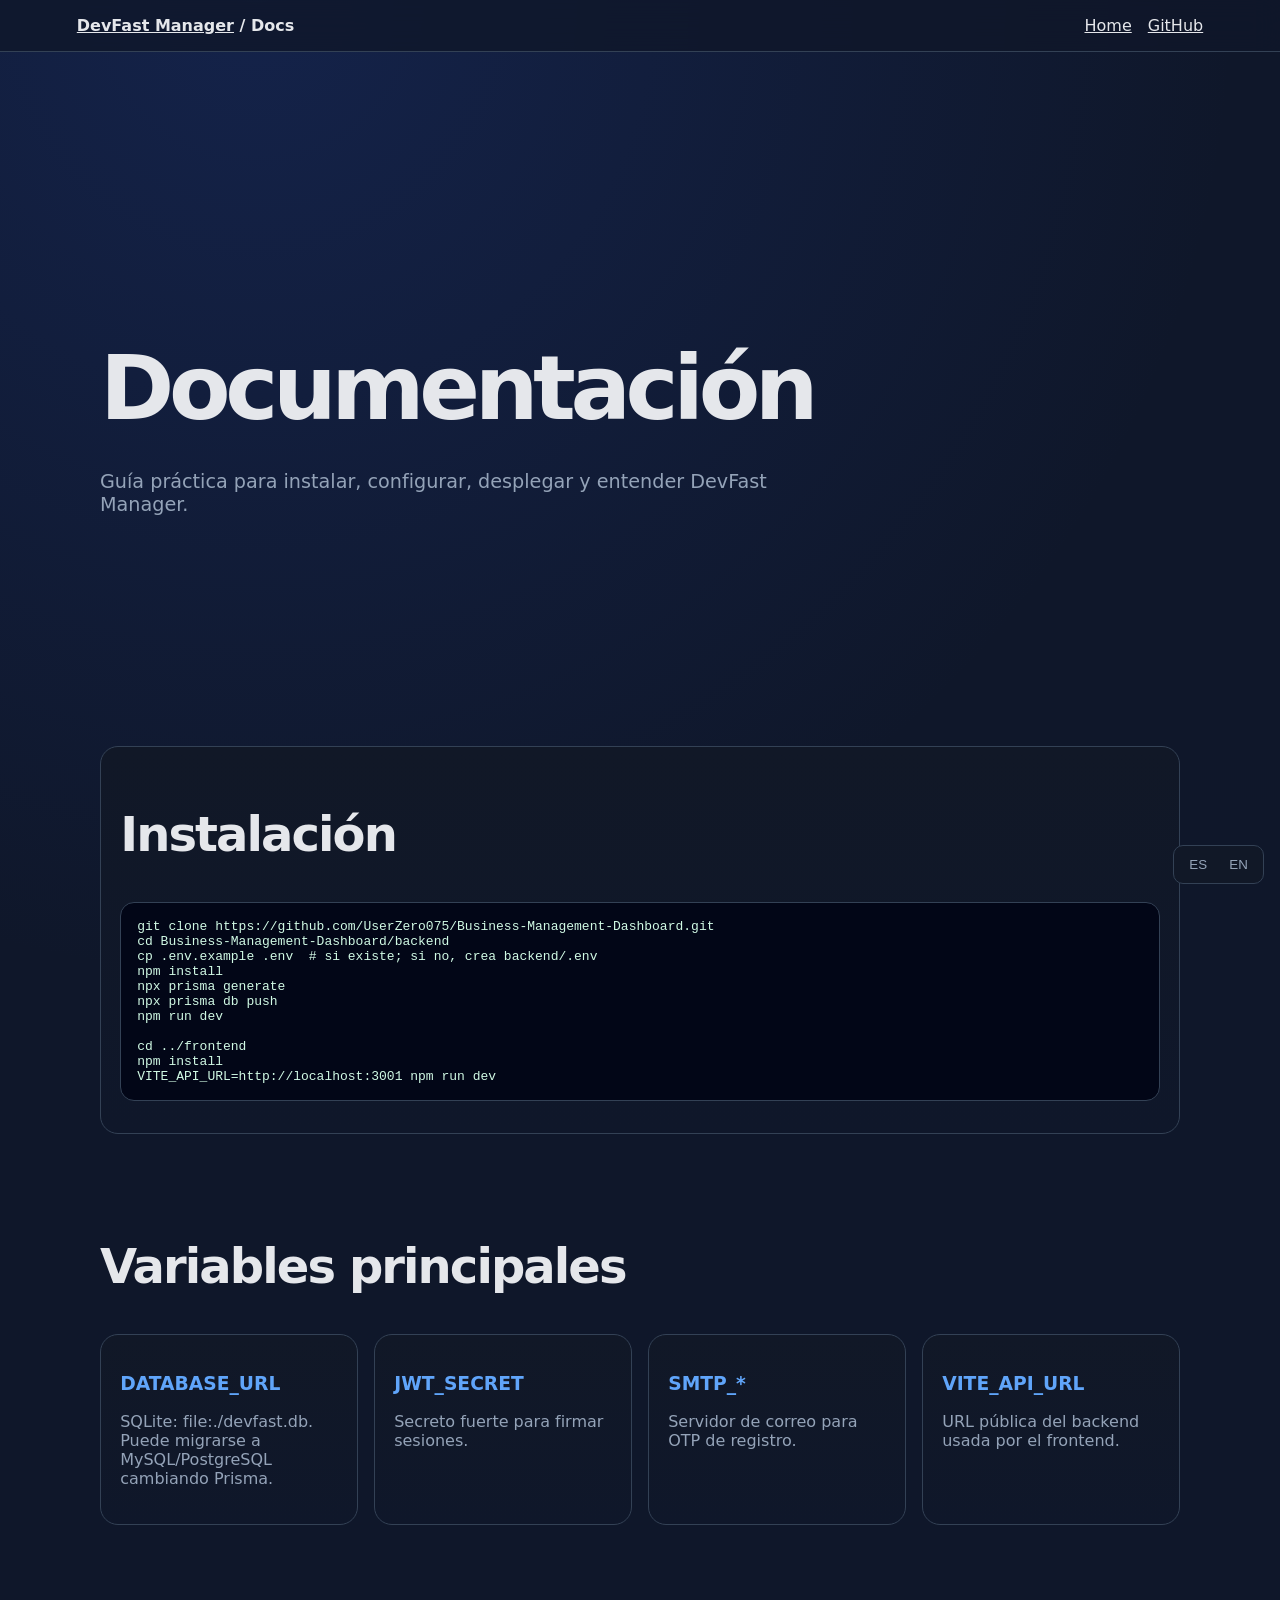
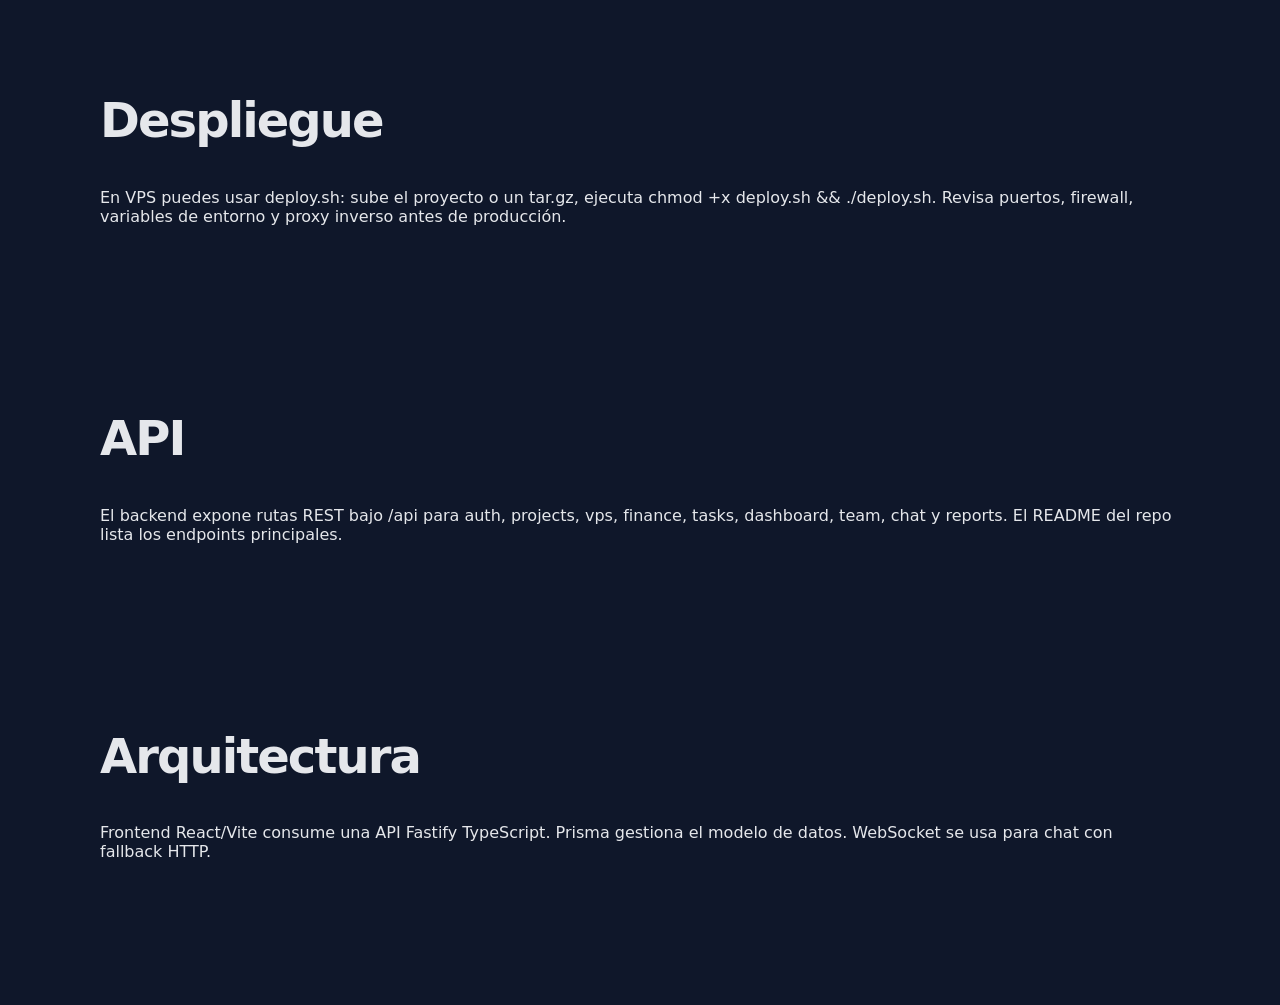
==== docs/index.html @ 4afe5cab "Initial DevFast Manager website" ====
<!doctype html><html lang="es"><head><meta charset="utf-8"><meta name="viewport" content="width=device-width,initial-scale=1"><title>DevFast Manager Docs</title><link rel="stylesheet" href="../style.css"></head><body><div class="lang"><button data-lang="es">ES</button><button data-lang="en">EN</button></div><nav><b><a href="../">DevFast Manager</a> / Docs</b><span><a href="../">Home</a><a href="https://github.com/UserZero075/Business-Management-Dashboard">GitHub</a></span></nav><main><section class="hero"><h1 data-i18n="docsTitle">Documentación</h1><p data-i18n="intro">Guía práctica para instalar, configurar, desplegar y entender DevFast Manager.</p></section><section class="panel"><h2 data-i18n="install">Instalación</h2><pre><code>git clone https://github.com/UserZero075/Business-Management-Dashboard.git
cd Business-Management-Dashboard/backend
cp .env.example .env  # si existe; si no, crea backend/.env
npm install
npx prisma generate
npx prisma db push
npm run dev

cd ../frontend
npm install
VITE_API_URL=http://localhost:3001 npm run dev</code></pre></section><section><h2 data-i18n="env">Variables principales</h2><div class="grid"><article><h3>DATABASE_URL</h3><p>SQLite: file:./devfast.db. Puede migrarse a MySQL/PostgreSQL cambiando Prisma.</p></article><article><h3>JWT_SECRET</h3><p data-i18n="jwt">Secreto fuerte para firmar sesiones.</p></article><article><h3>SMTP_*</h3><p data-i18n="smtp">Servidor de correo para OTP de registro.</p></article><article><h3>VITE_API_URL</h3><p data-i18n="vite">URL pública del backend usada por el frontend.</p></article></div></section><section><h2 data-i18n="deploy">Despliegue</h2><p data-i18n="deployText">En VPS puedes usar deploy.sh: sube el proyecto o un tar.gz, ejecuta chmod +x deploy.sh && ./deploy.sh. Revisa puertos, firewall, variables de entorno y proxy inverso antes de producción.</p></section><section><h2>API</h2><p data-i18n="apiText">El backend expone rutas REST bajo /api para auth, projects, vps, finance, tasks, dashboard, team, chat y reports. El README del repo lista los endpoints principales.</p></section><section><h2 data-i18n="architecture">Arquitectura</h2><p data-i18n="archText">Frontend React/Vite consume una API Fastify TypeScript. Prisma gestiona el modelo de datos. WebSocket se usa para chat con fallback HTTP.</p></section></main><script src="../i18n.js"></script><script>Object.assign(t.es,{docsTitle:'Documentación',intro:'Guía práctica para instalar, configurar, desplegar y entender DevFast Manager.',install:'Instalación',env:'Variables principales',jwt:'Secreto fuerte para firmar sesiones.',smtp:'Servidor de correo para OTP de registro.',vite:'URL pública del backend usada por el frontend.',deploy:'Despliegue',deployText:'En VPS puedes usar deploy.sh: sube el proyecto o un tar.gz, ejecuta chmod +x deploy.sh && ./deploy.sh. Revisa puertos, firewall, variables de entorno y proxy inverso antes de producción.',apiText:'El backend expone rutas REST bajo /api para auth, projects, vps, finance, tasks, dashboard, team, chat y reports. El README del repo lista los endpoints principales.',architecture:'Arquitectura',archText:'Frontend React/Vite consume una API Fastify TypeScript. Prisma gestiona el modelo de datos. WebSocket se usa para chat con fallback HTTP.'});Object.assign(t.en,{docsTitle:'Documentation',intro:'Practical guide to install, configure, deploy and understand DevFast Manager.',install:'Installation',env:'Main environment variables',jwt:'Strong secret used to sign sessions.',smtp:'Mail server for registration OTP.',vite:'Public backend URL used by the frontend.',deploy:'Deployment',deployText:'On a VPS you can use deploy.sh: upload the project or a tar.gz, run chmod +x deploy.sh && ./deploy.sh. Check ports, firewall, env vars and reverse proxy before production.',apiText:'The backend exposes REST routes under /api for auth, projects, vps, finance, tasks, dashboard, team, chat and reports. The repo README lists the main endpoints.',architecture:'Architecture',archText:'React/Vite frontend consumes a Fastify TypeScript API. Prisma manages the data model. WebSocket powers chat with HTTP fallback.'});setLang(localStorage.devfast_lang||'es')</script></body></html>
---- style.css ----
:root{--bg:#0f172a;--panel:#111827;--panel2:#1e293b;--text:#e5e7eb;--muted:#94a3b8;--border:#334155;--blue:#2563eb;--blue2:#60a5fa;--green:#34d399;--amber:#fbbf24}*{box-sizing:border-box}body{margin:0;font-family:Inter,system-ui,Segoe UI,Arial,sans-serif;background:radial-gradient(circle at 20% 0%,#1e3a8a55,transparent 35%),var(--bg);color:var(--text)}a{color:inherit}nav{position:sticky;top:0;z-index:5;display:flex;justify-content:space-between;gap:1rem;padding:1rem 6vw;background:#0f172acc;backdrop-filter:blur(14px);border-bottom:1px solid var(--border)}nav span{display:flex;gap:1rem;flex-wrap:wrap}.lang{position:fixed;right:1rem;bottom:1rem;z-index:9;background:var(--panel);border:1px solid var(--border);border-radius:10px;padding:.25rem}.lang button{background:transparent;color:var(--muted);border:0;padding:.45rem .7rem;border-radius:8px}.lang button.active{background:var(--blue);color:white}main{max-width:1120px;margin:auto;padding:4rem 1.25rem}.hero{min-height:70vh;display:grid;align-content:center}.pill{width:max-content;max-width:100%;border:1px solid #2563eb66;background:#2563eb22;color:#bfdbfe;border-radius:999px;padding:.5rem .85rem}h1{font-size:clamp(2.4rem,7vw,5.8rem);line-height:.95;margin:1.2rem 0;letter-spacing:-.06em}h2{font-size:clamp(1.8rem,4vw,3rem);letter-spacing:-.04em}.hero p{max-width:760px;font-size:1.2rem;color:var(--muted)}.cta{display:flex;gap:1rem;flex-wrap:wrap;margin:2rem 0}.cta a,.primary{display:inline-block;text-decoration:none;border:1px solid var(--border);border-radius:12px;padding:.9rem 1.1rem;background:var(--panel2)}.cta .primary,.primary{background:var(--blue);border-color:var(--blue);color:white;font-weight:700}.metrics{display:grid;grid-template-columns:repeat(3,minmax(0,150px));gap:1rem}.metrics div,.grid article,.panel{background:linear-gradient(180deg,#111827,#0f172a);border:1px solid var(--border);border-radius:18px;padding:1.2rem}.metrics strong{display:block;color:var(--blue2);font-size:2rem}.metrics small{color:var(--muted)}section{padding:4rem 0}.grid{display:grid;grid-template-columns:repeat(auto-fit,minmax(240px,1fr));gap:1rem}.grid h3{color:var(--blue2)}.grid p,#docs p,.panel p{color:var(--muted)}pre{overflow:auto;background:#020617;border:1px solid var(--border);border-radius:14px;padding:1rem;color:#d1fae5}footer{border-top:1px solid var(--border);padding:2rem 6vw;color:var(--muted)}@media(max-width:620px){nav{position:static;display:block}.metrics{grid-template-columns:1fr}main{padding-top:2rem}}
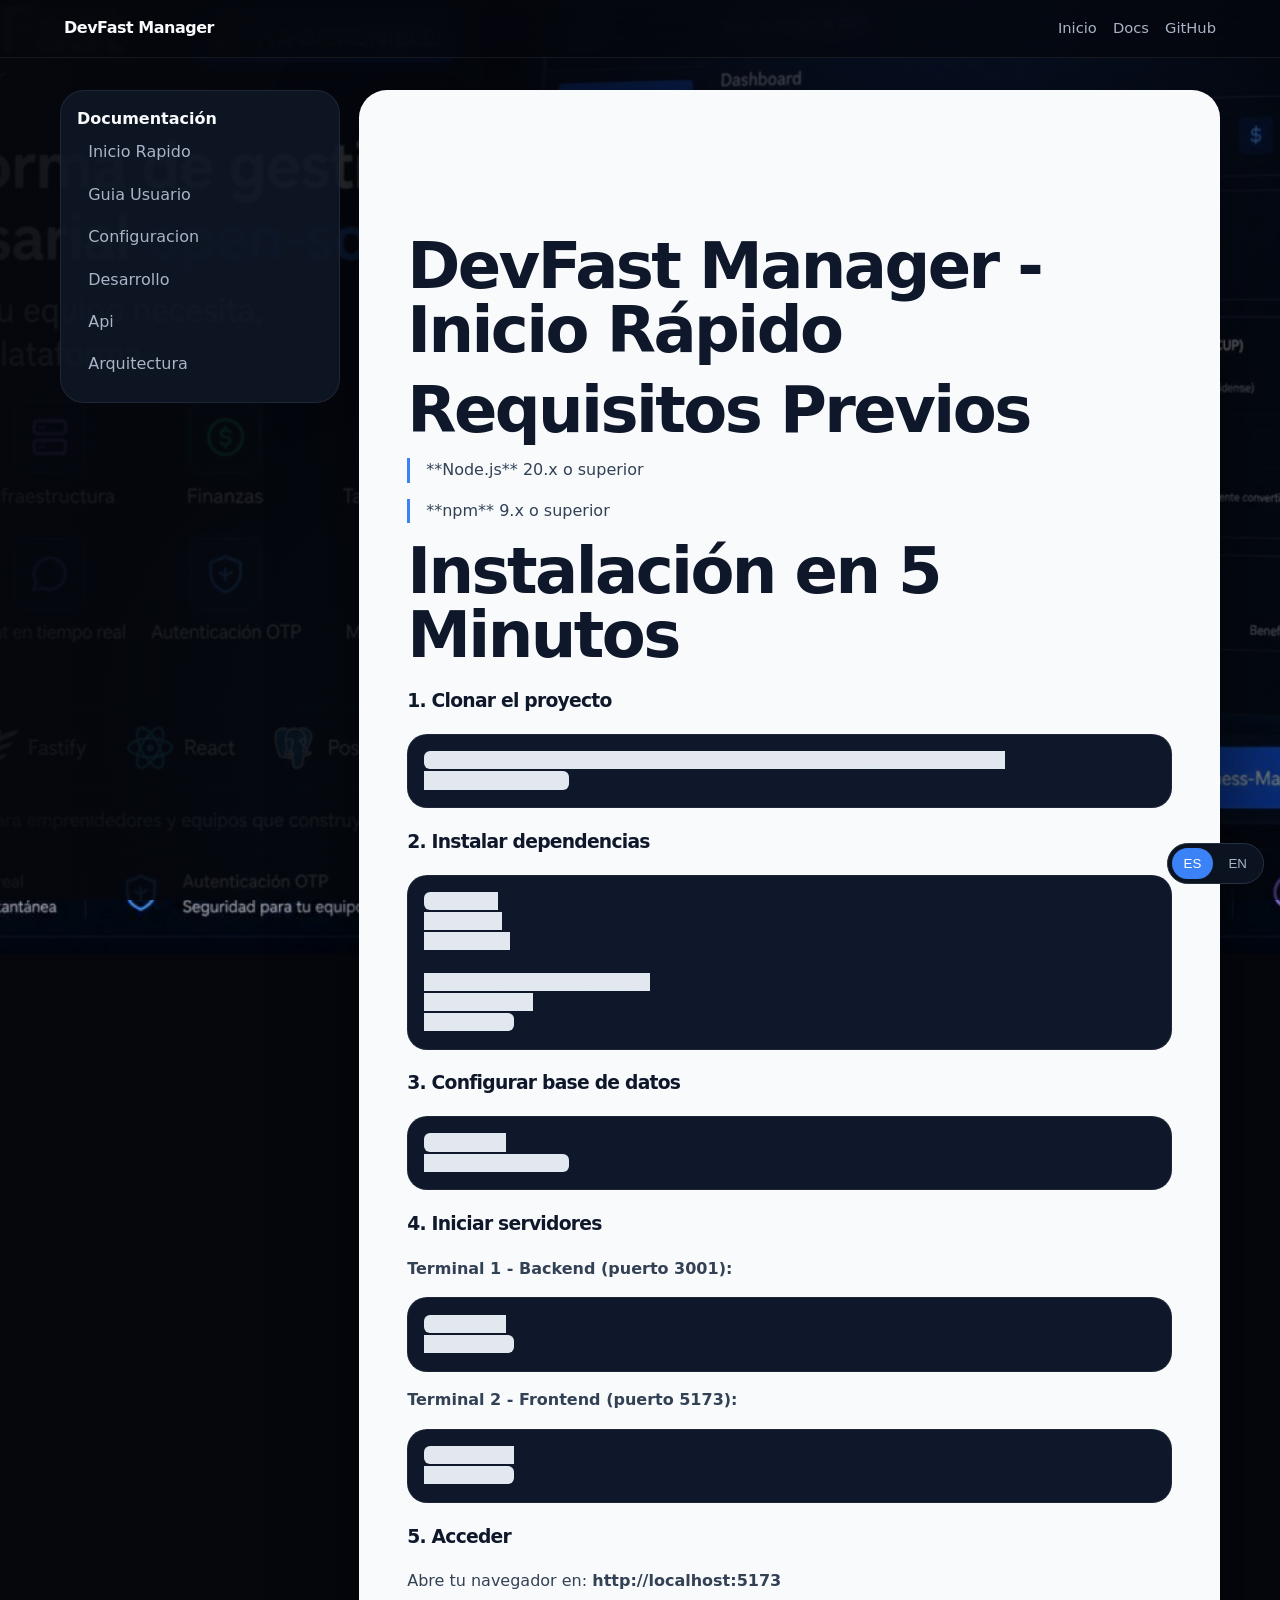
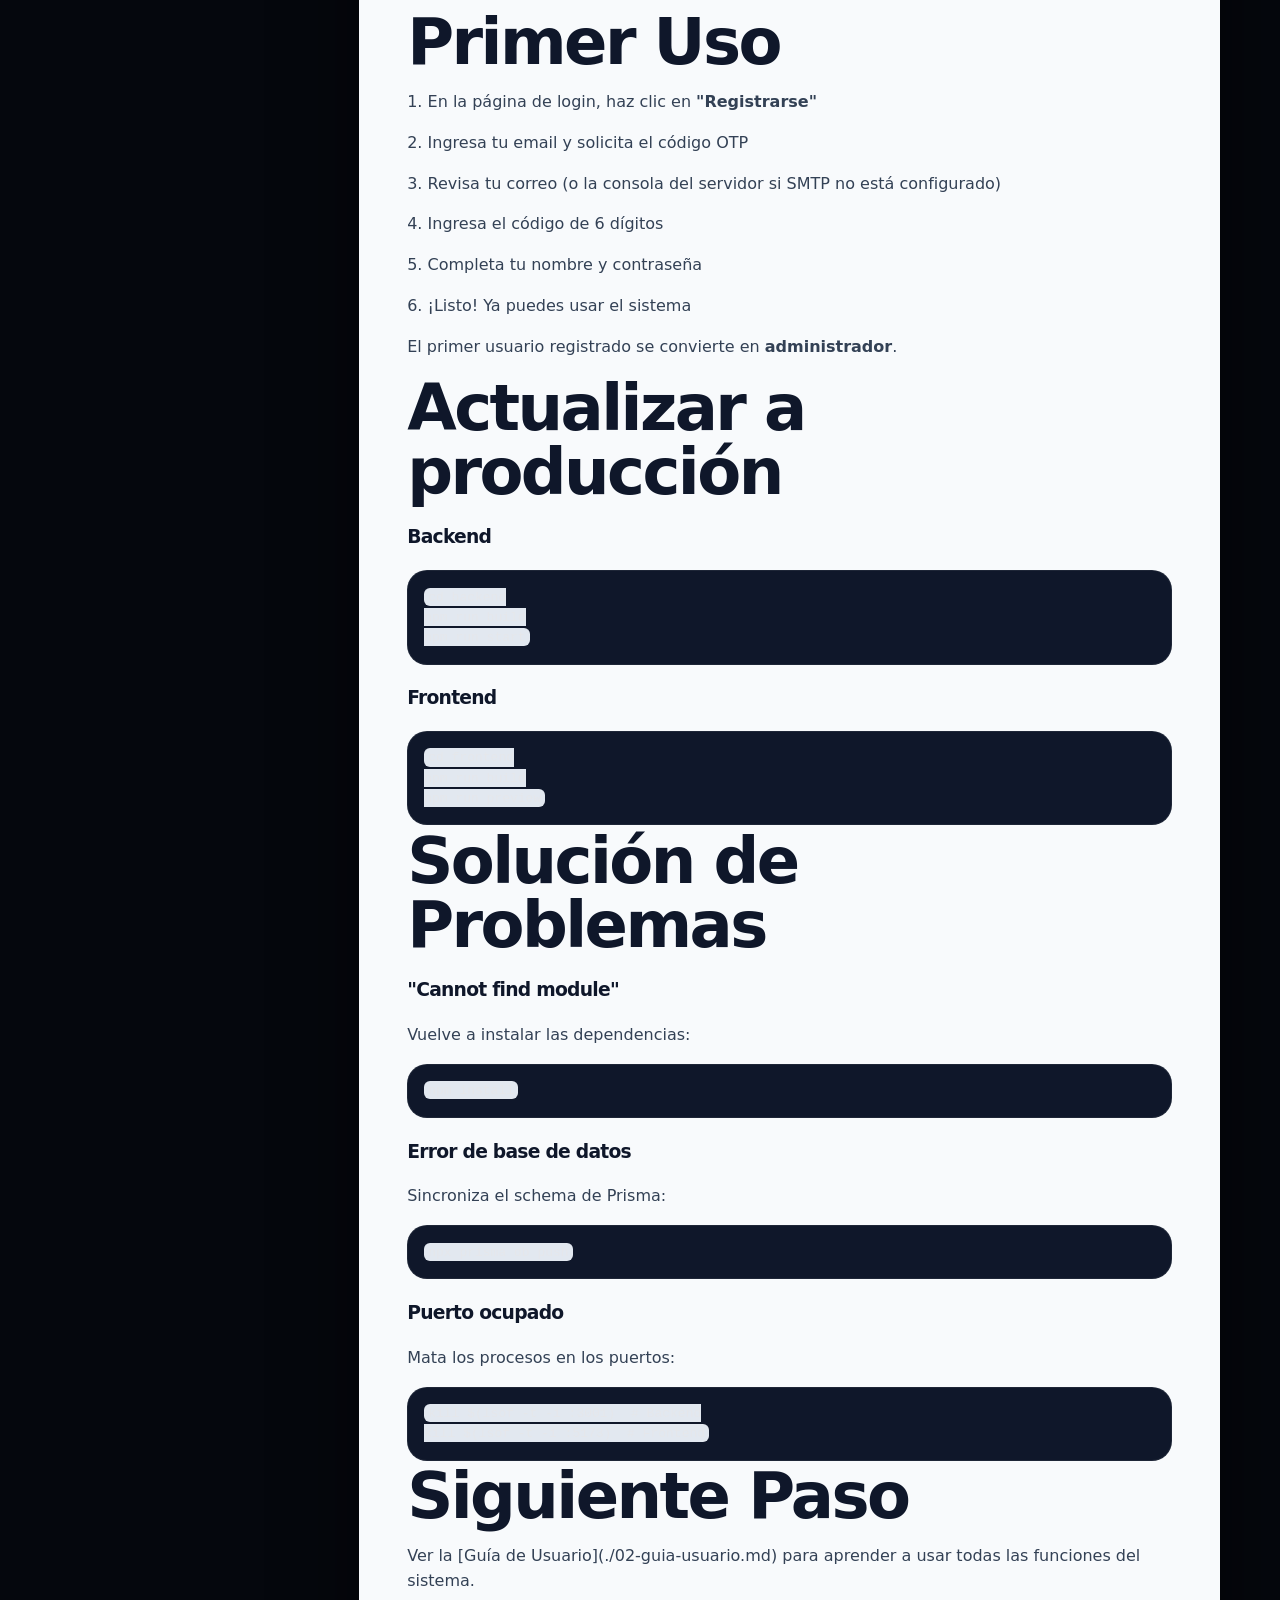
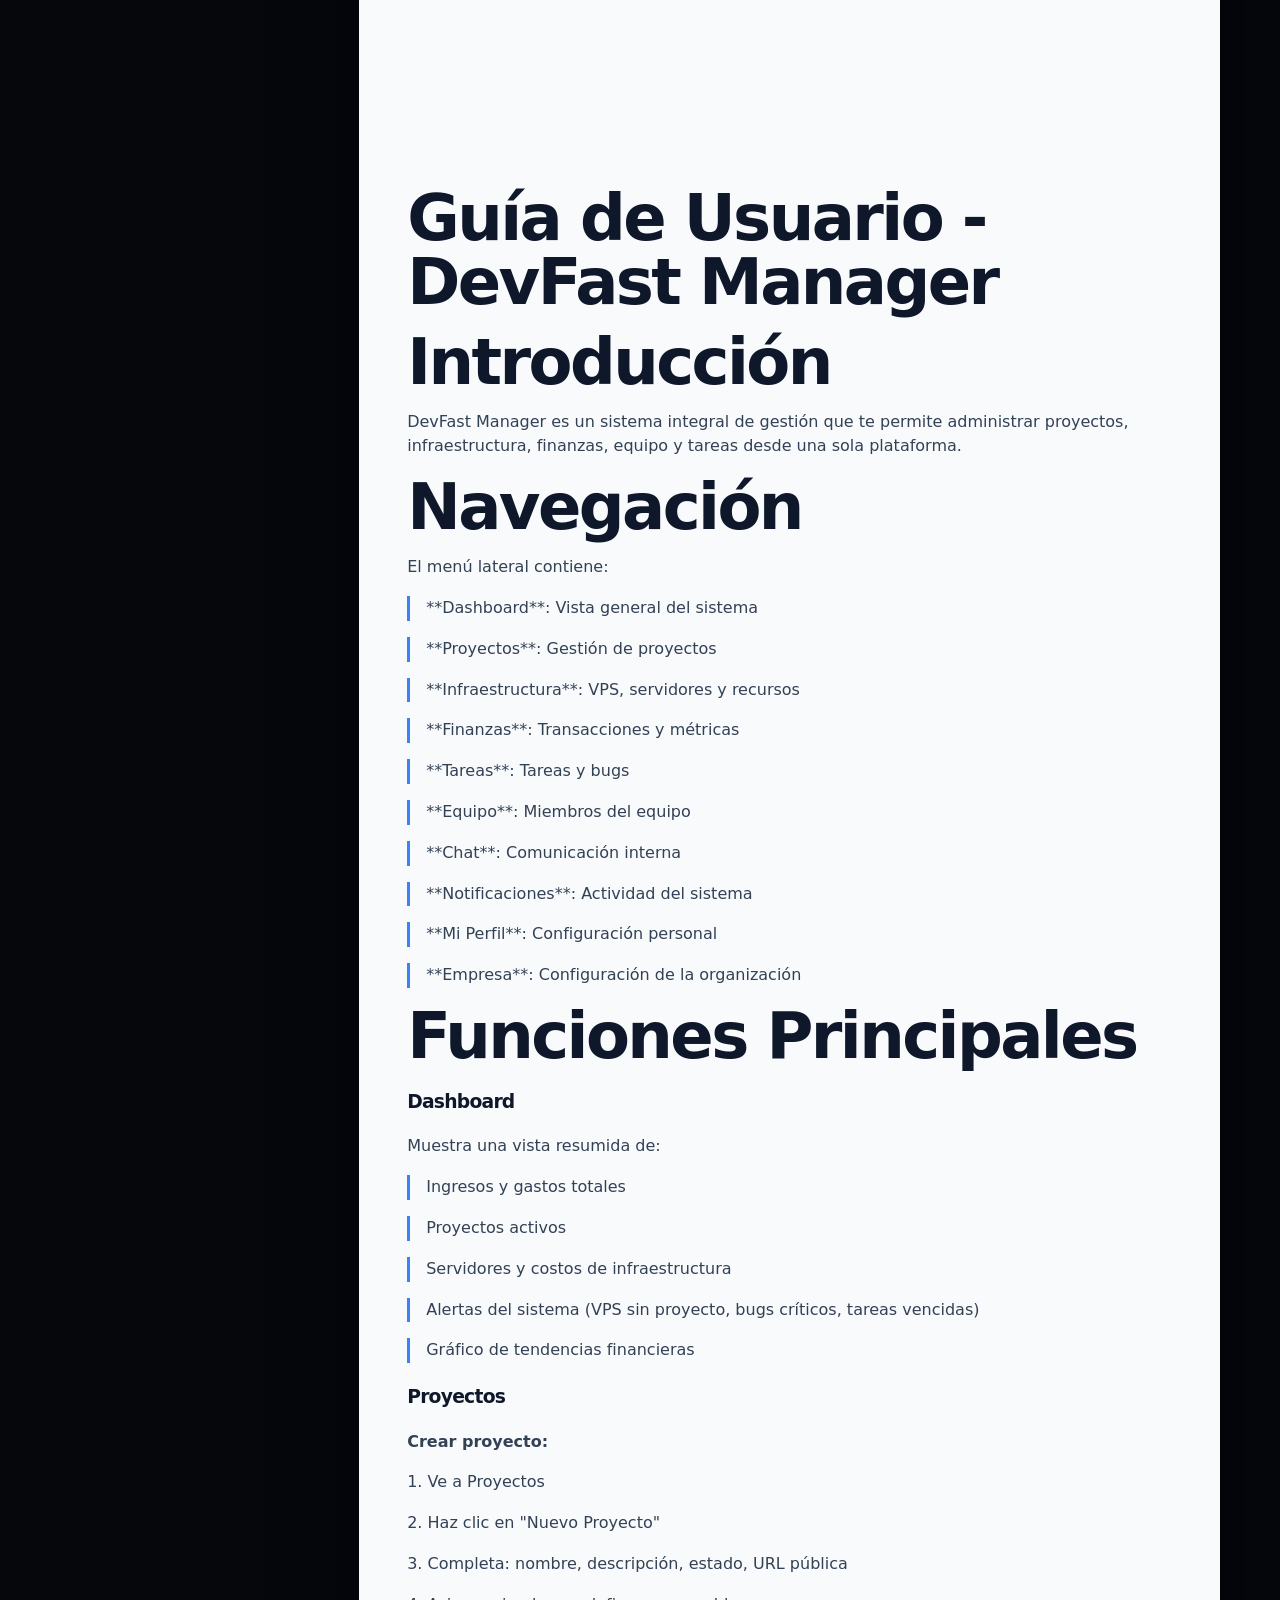
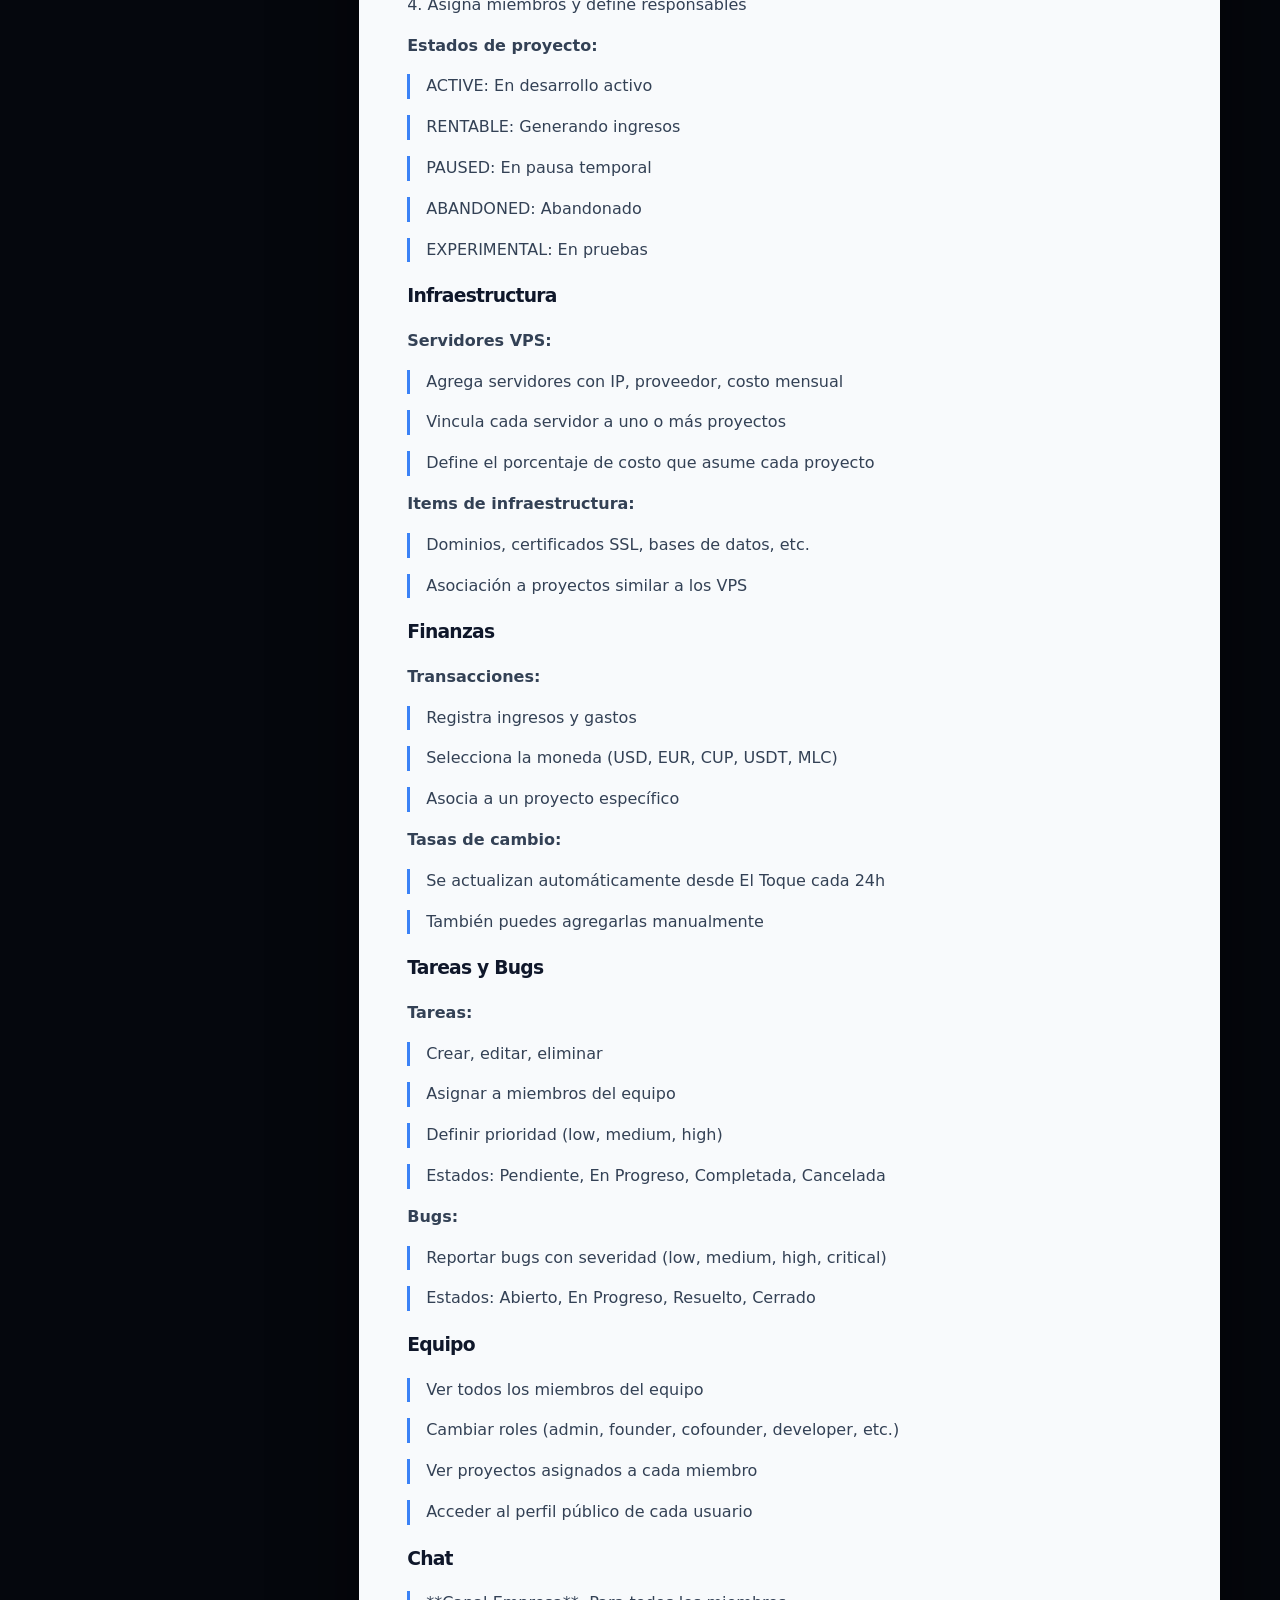
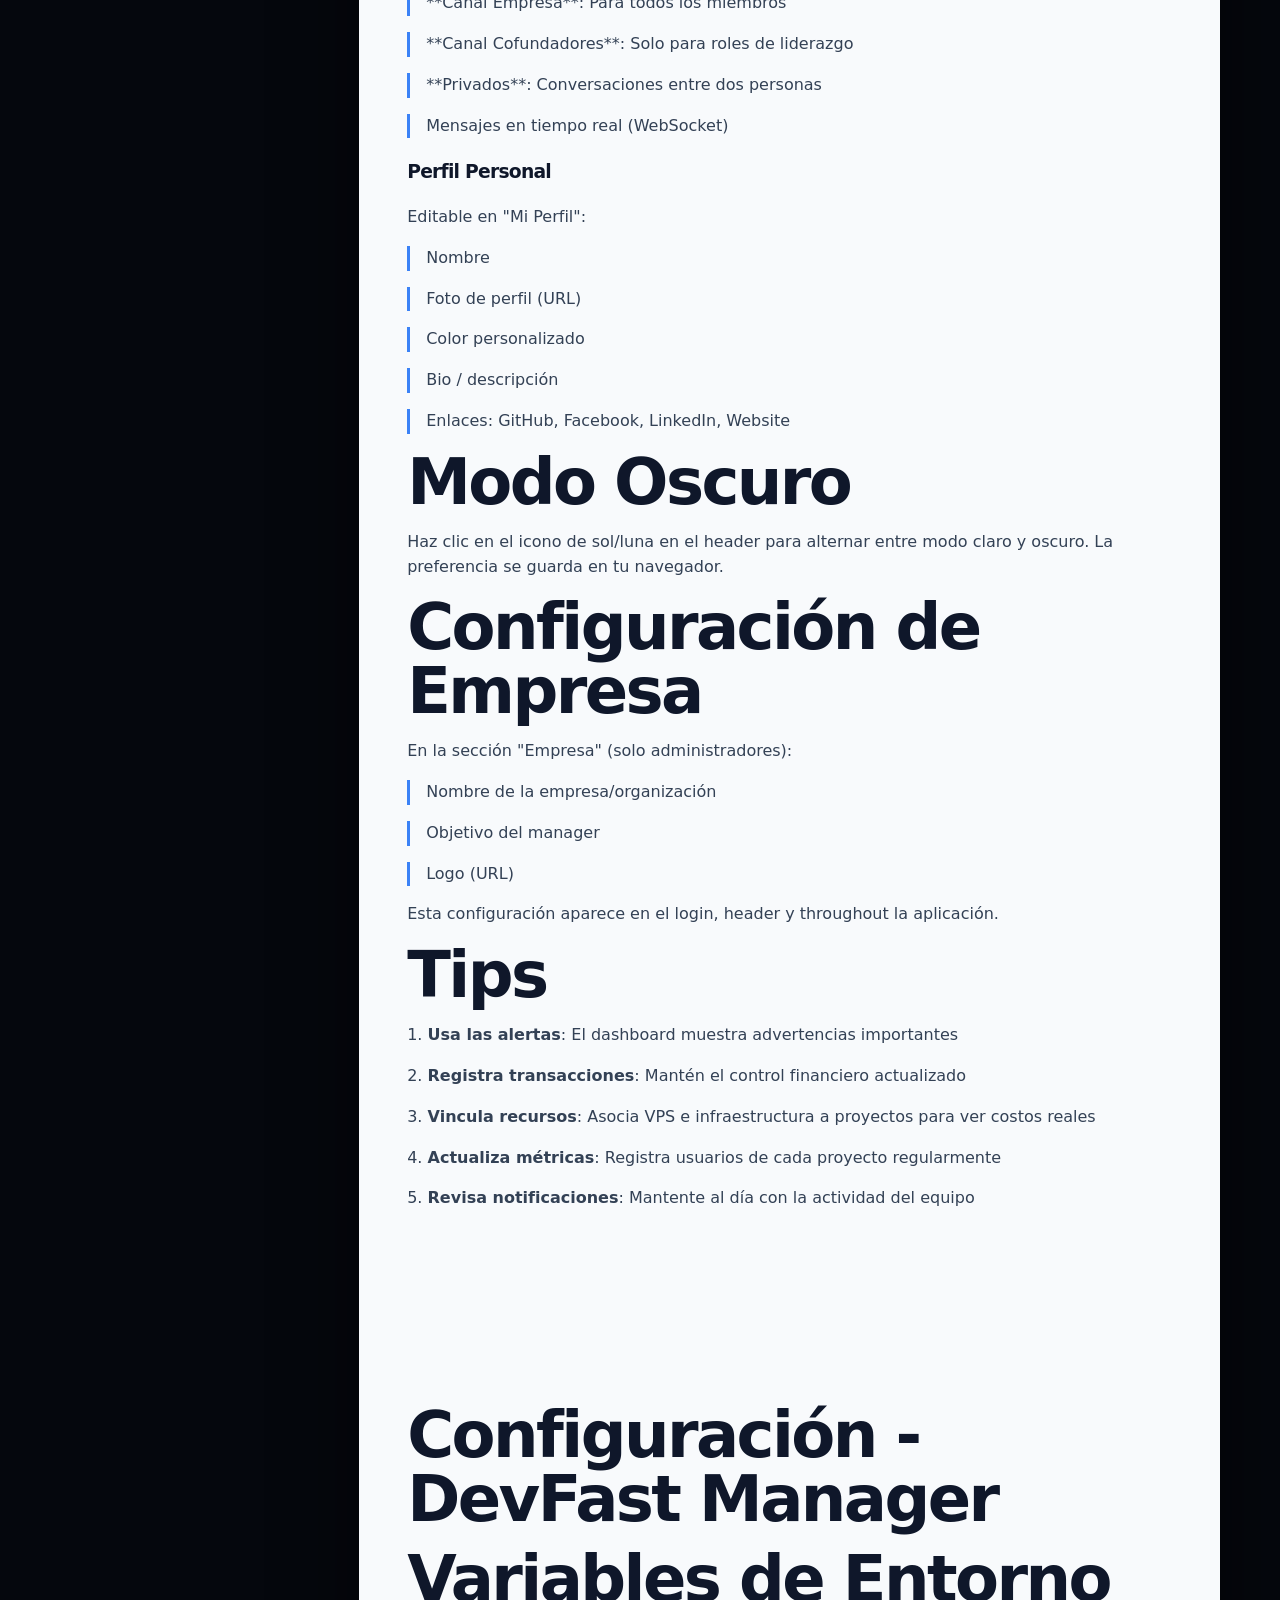
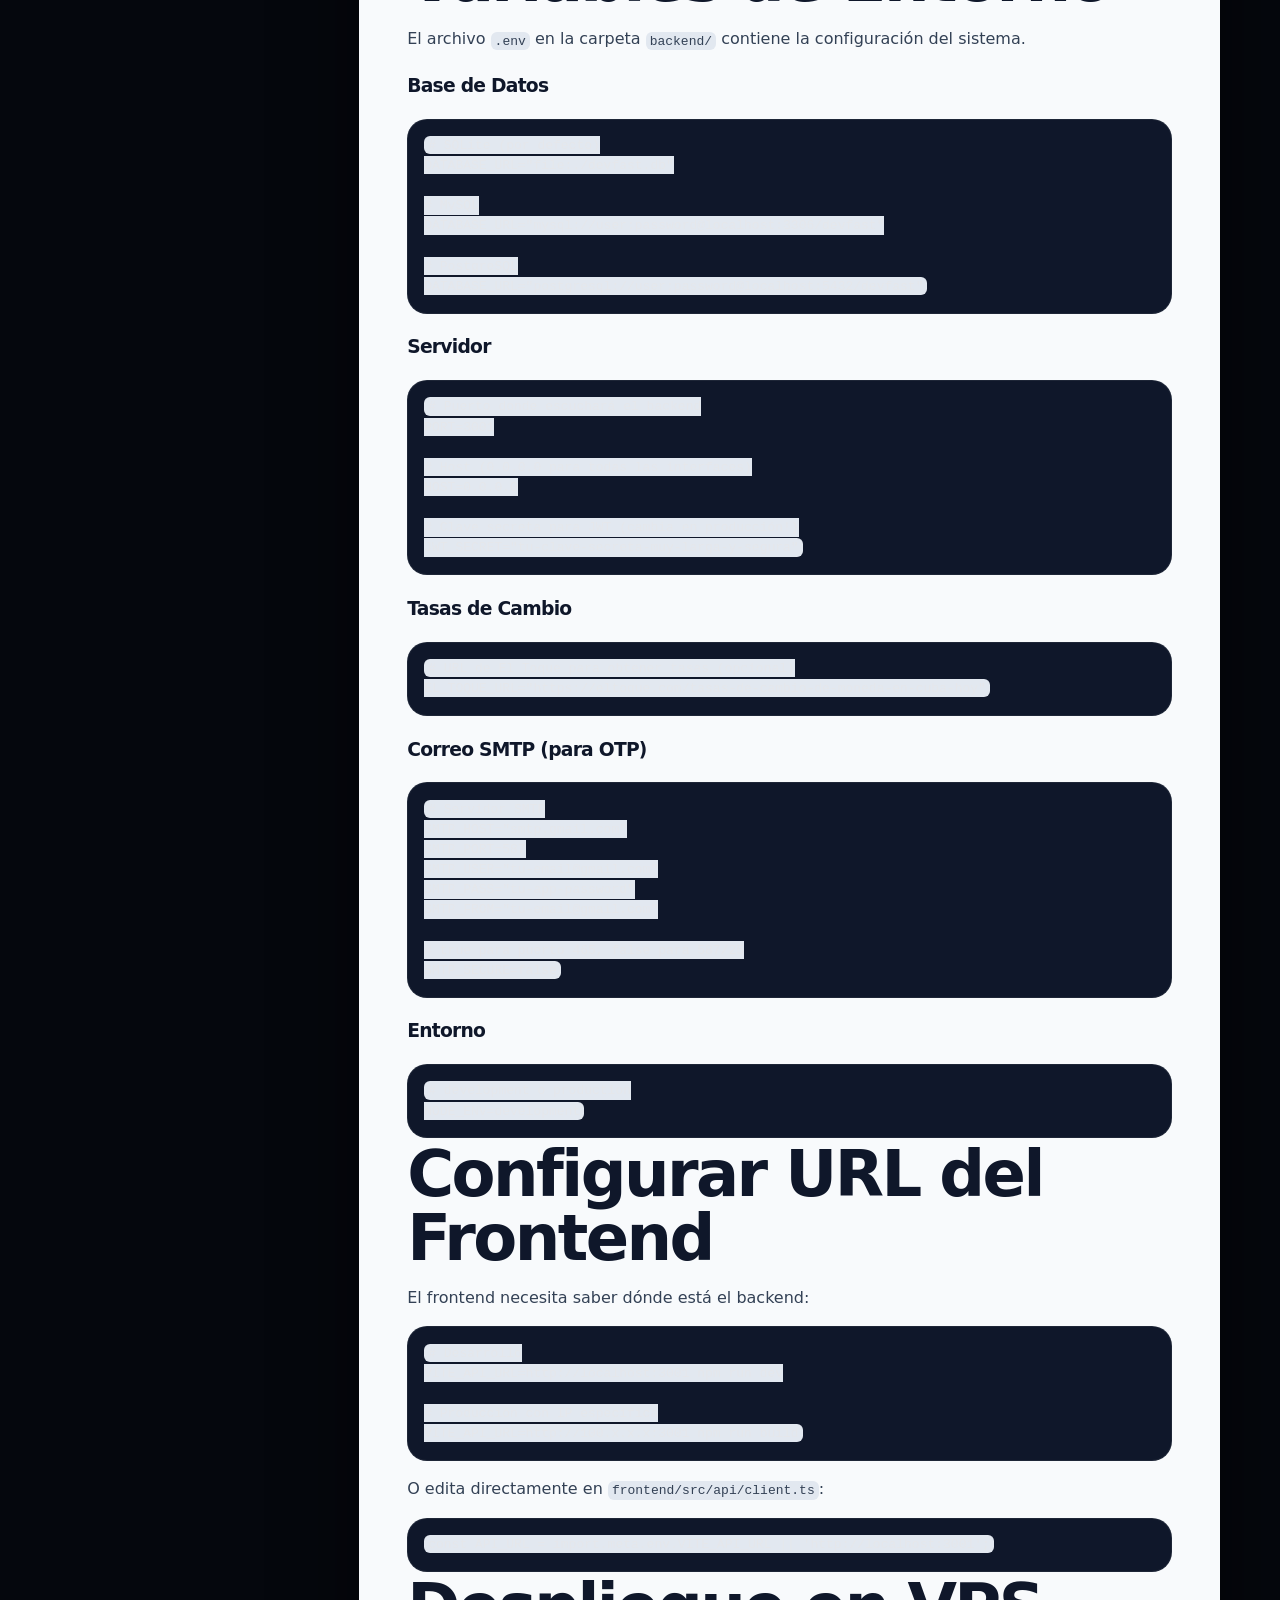
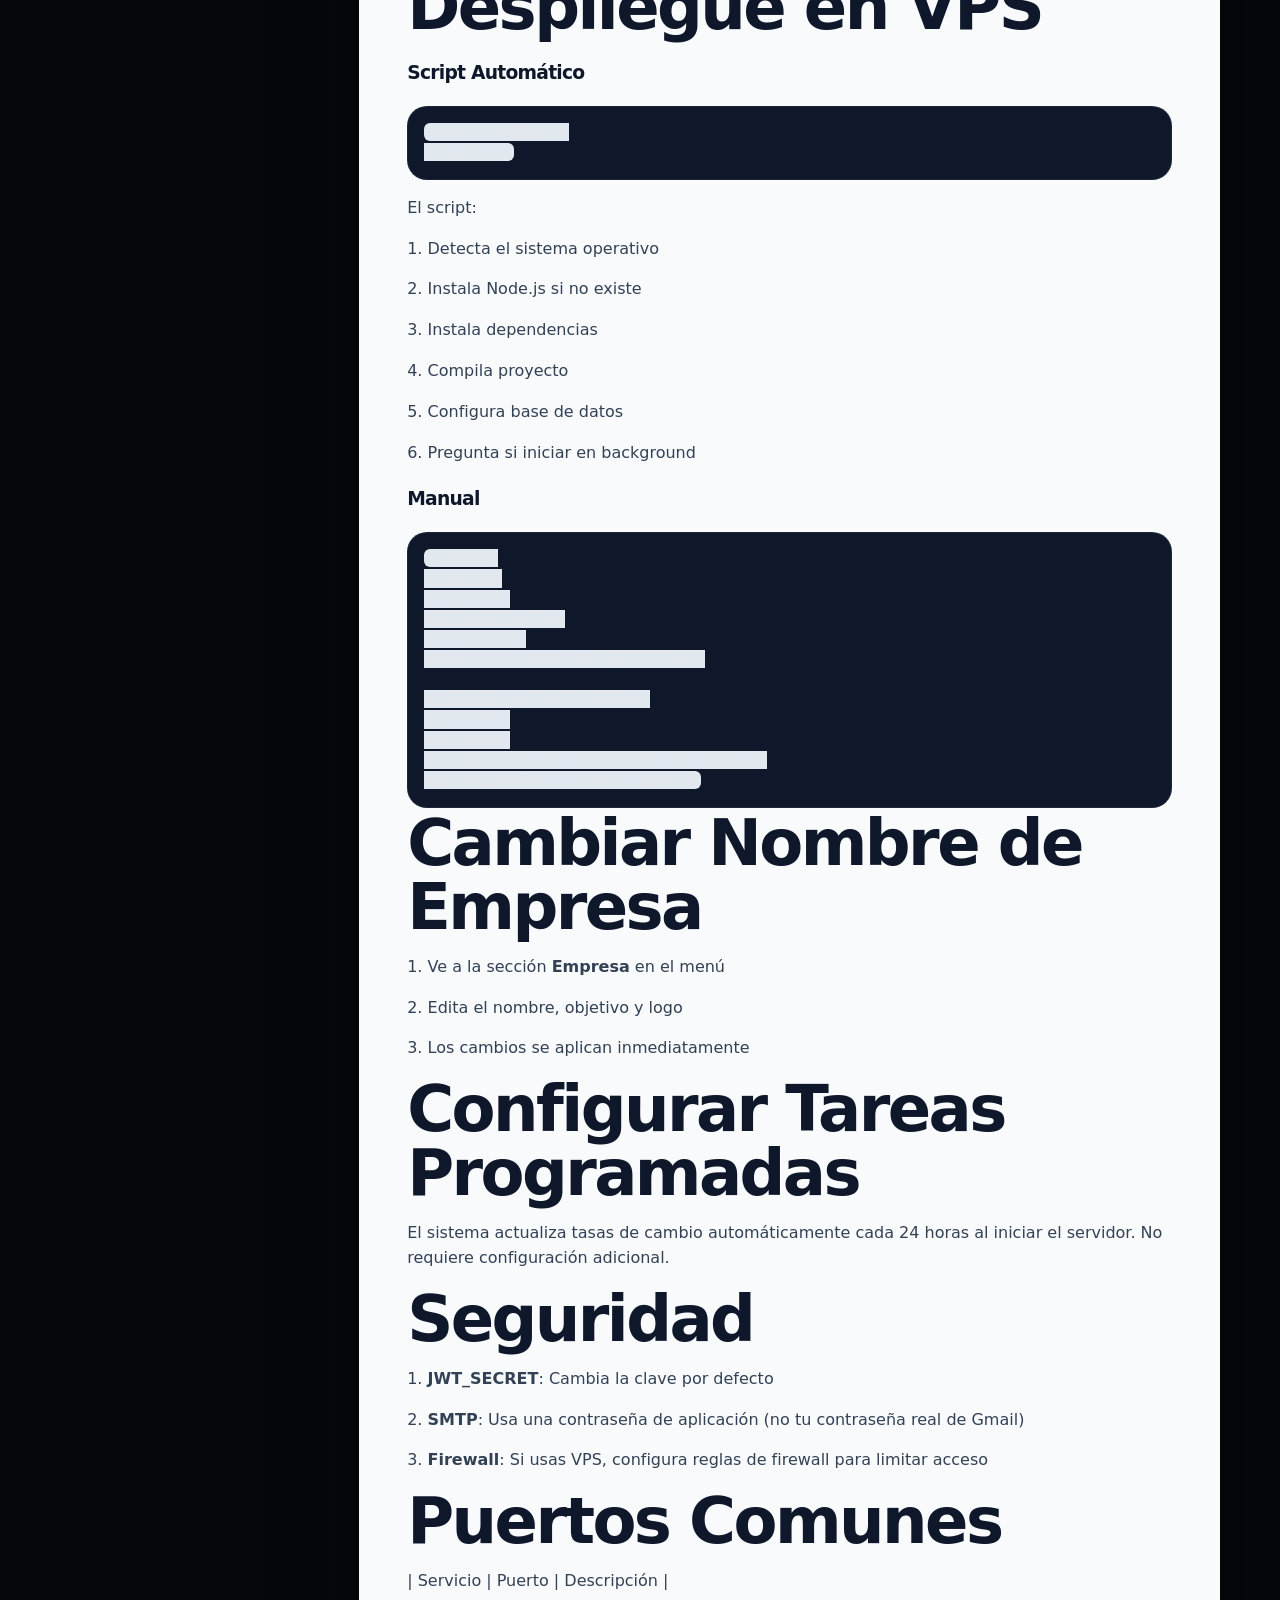
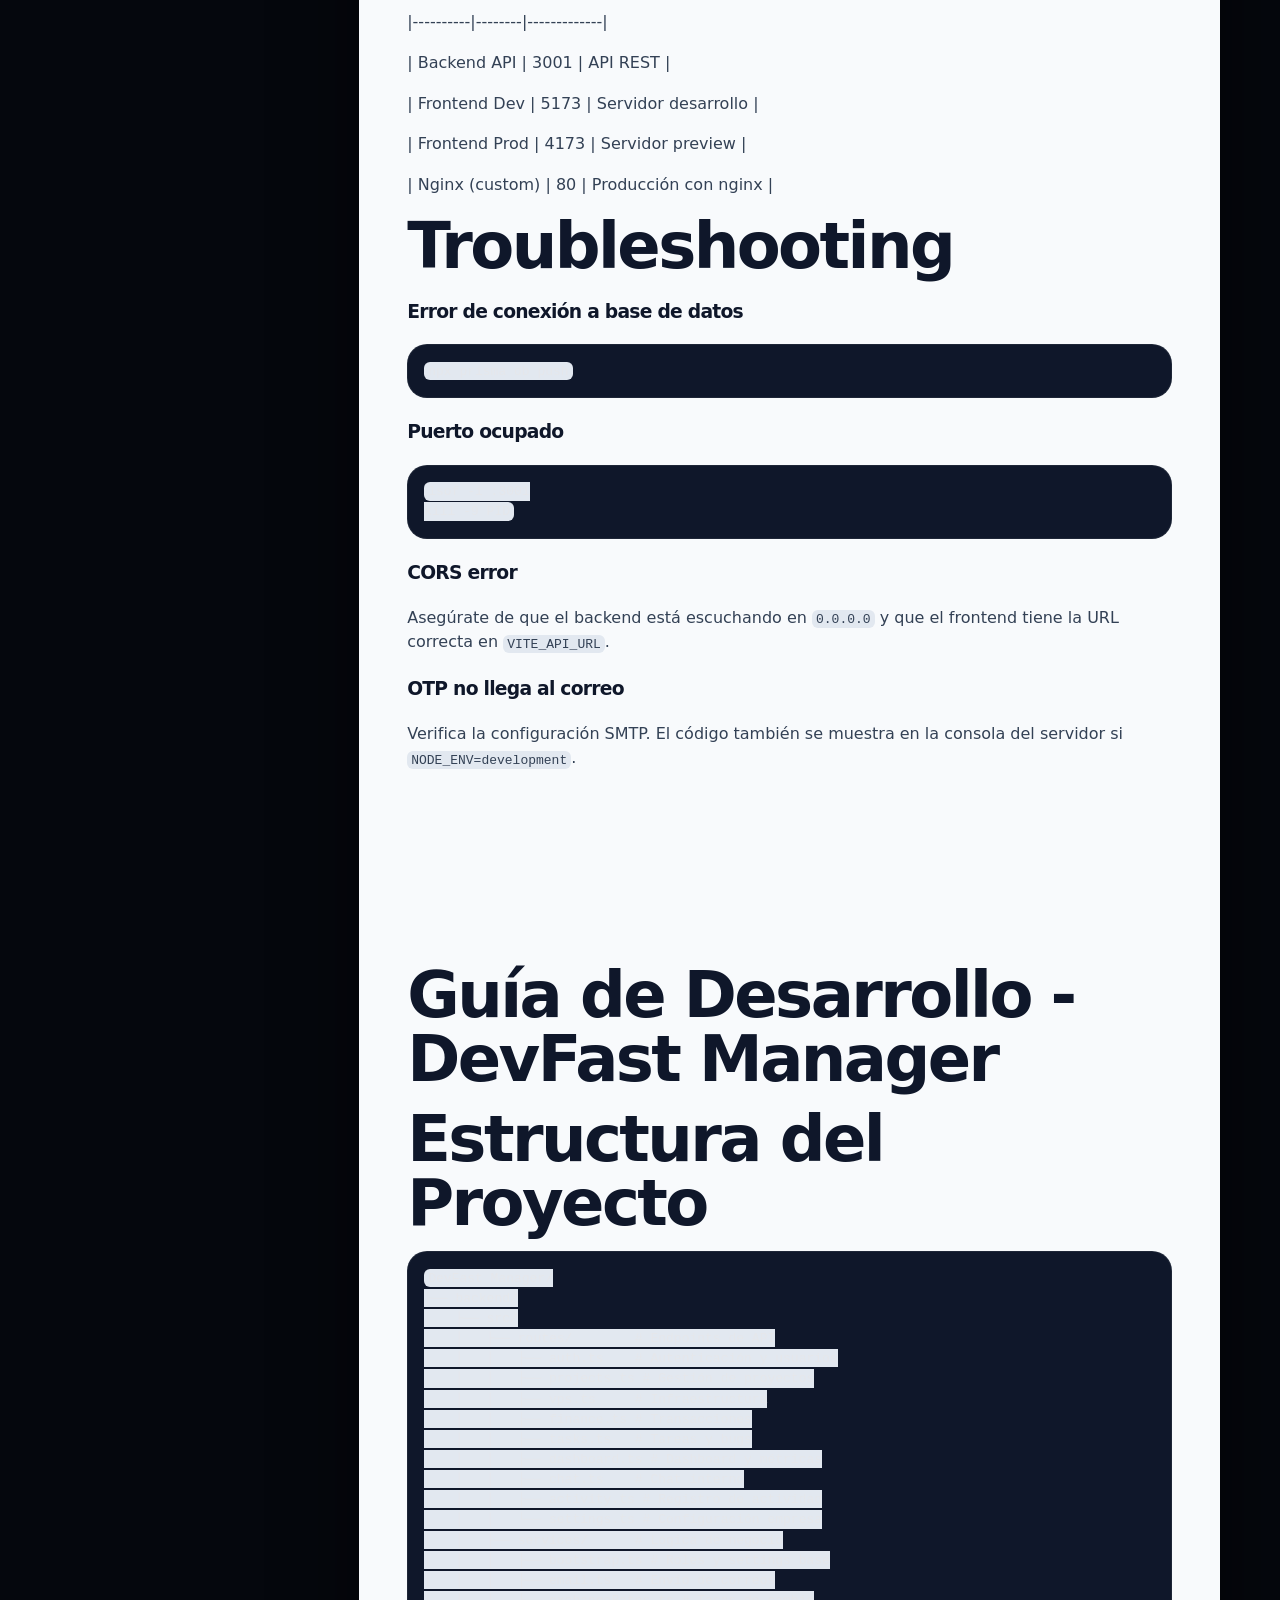
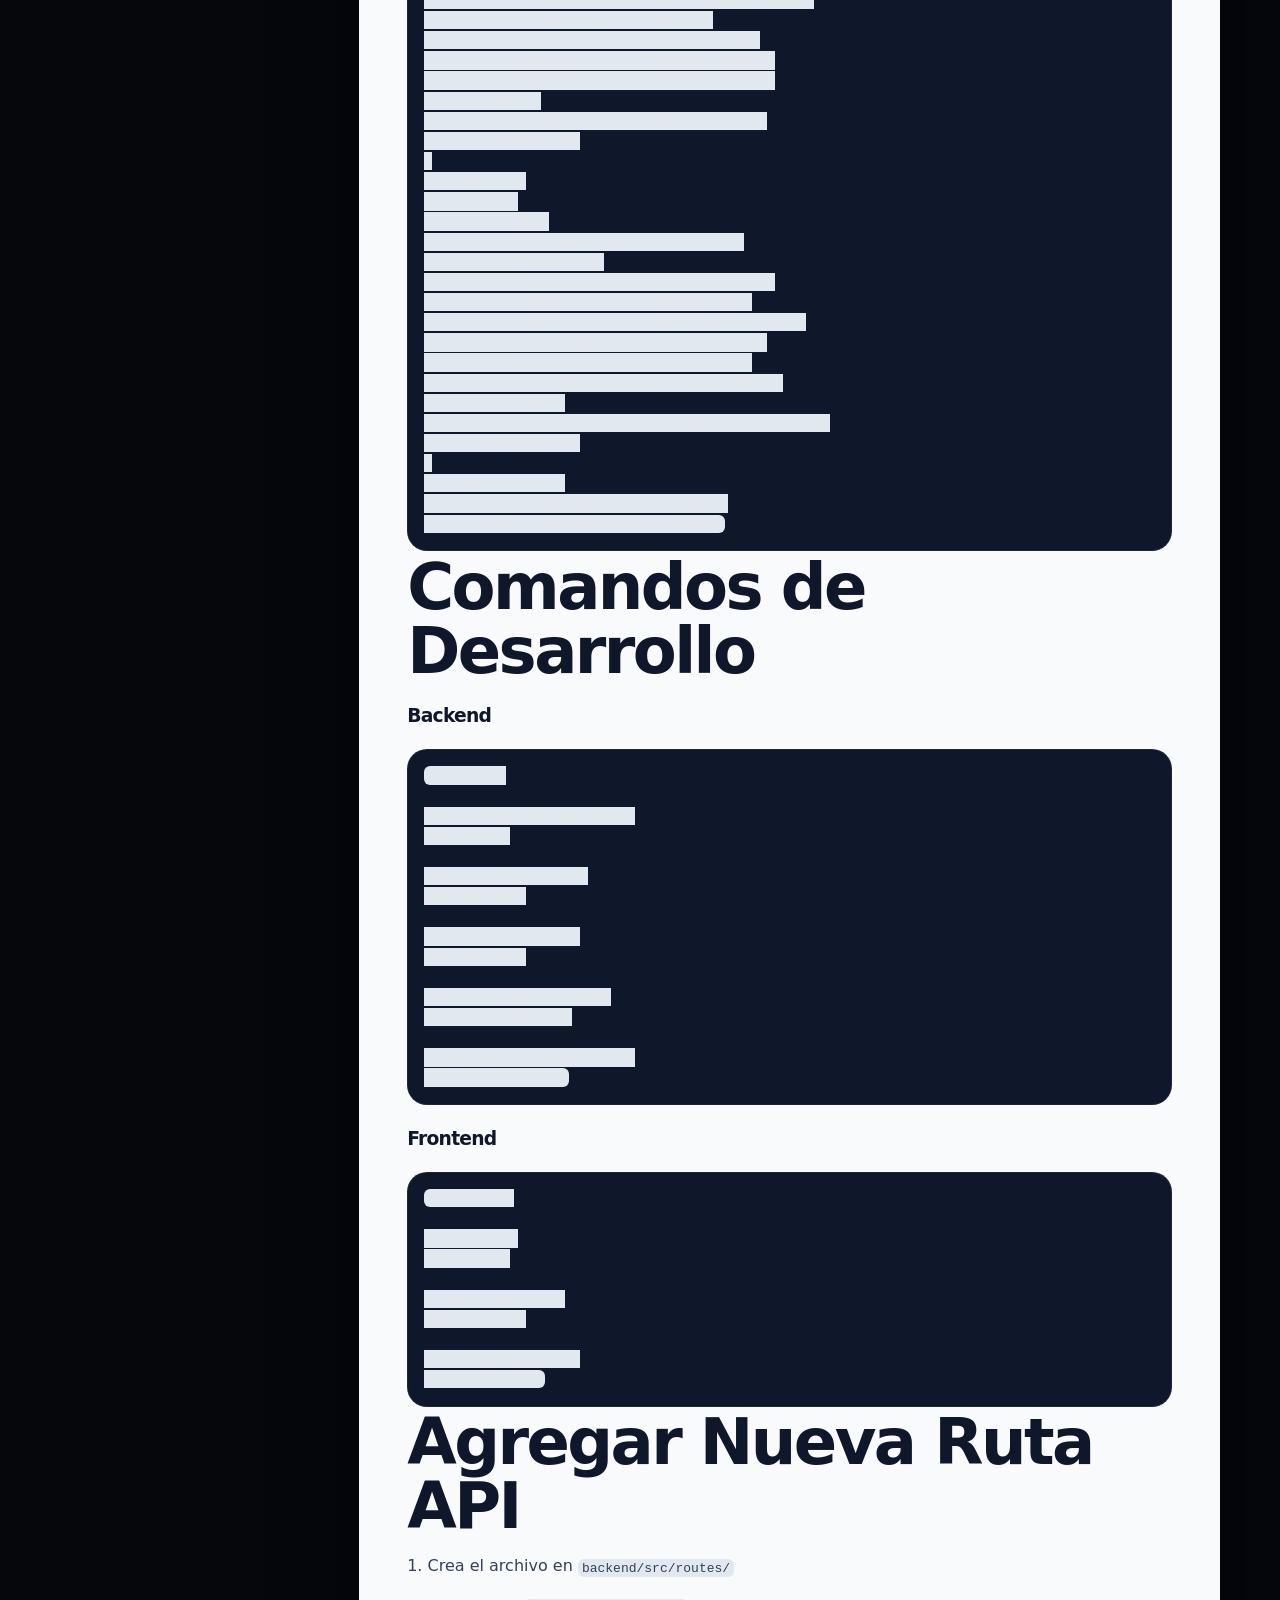
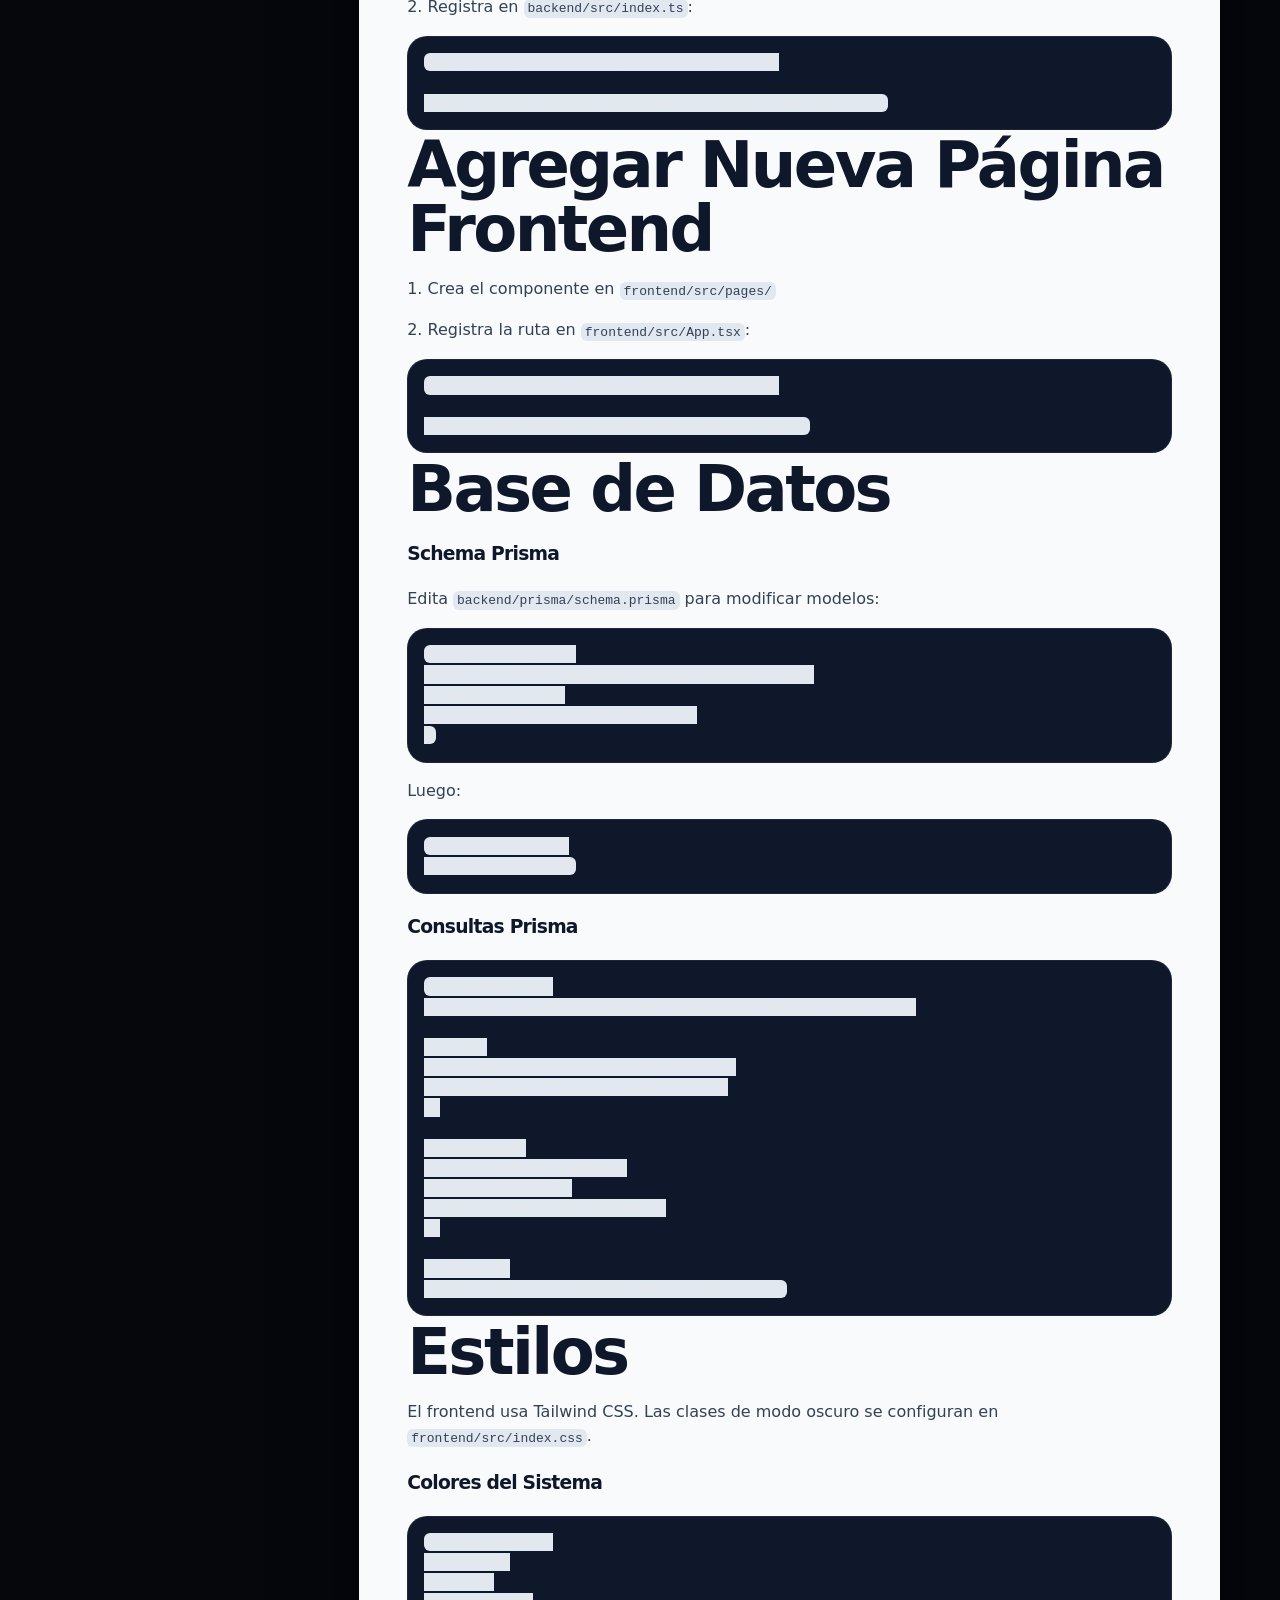
==== commit e751c5b6: "Redesign landing and expand docs" ====
--- a/docs/index.html
+++ b/docs/index.html
@@ -1,11 +1,887 @@
-<!doctype html><html lang="es"><head><meta charset="utf-8"><meta name="viewport" content="width=device-width,initial-scale=1"><title>DevFast Manager Docs</title><link rel="stylesheet" href="../style.css"></head><body><div class="lang"><button data-lang="es">ES</button><button data-lang="en">EN</button></div><nav><b><a href="../">DevFast Manager</a> / Docs</b><span><a href="../">Home</a><a href="https://github.com/UserZero075/Business-Management-Dashboard">GitHub</a></span></nav><main><section class="hero"><h1 data-i18n="docsTitle">Documentación</h1><p data-i18n="intro">Guía práctica para instalar, configurar, desplegar y entender DevFast Manager.</p></section><section class="panel"><h2 data-i18n="install">Instalación</h2><pre><code>git clone https://github.com/UserZero075/Business-Management-Dashboard.git
-cd Business-Management-Dashboard/backend
-cp .env.example .env  # si existe; si no, crea backend/.env
+<!doctype html><html lang="es"><head><meta charset="utf-8"><meta name="viewport" content="width=device-width,initial-scale=1"><title>DevFast Manager Docs</title><link rel="stylesheet" href="../style.css"></head><body><div class="bg-parallax"></div><div class="veil"></div><div class="lang"><button data-lang="es">ES</button><button data-lang="en">EN</button></div><nav><a class="brand" href="../">DevFast Manager</a><div><a href="../">Inicio</a><a href="./">Docs</a><a href="https://github.com/UserZero075/Business-Management-Dashboard">GitHub</a></div></nav><main class="docs-shell"><aside class="sidebar"><b>Documentación</b><a href="#01-inicio-rapido">Inicio Rapido</a><a href="#02-guia-usuario">Guia Usuario</a><a href="#03-configuracion">Configuracion</a><a href="#04-desarrollo">Desarrollo</a><a href="#05-api">Api</a><a href="#06-arquitectura">Arquitectura</a></aside><article class="doc"><section id="01-inicio-rapido" class="doc-section"><h1 id="devfast-manager-inicio-r-pido">DevFast Manager - Inicio Rápido</h1>
+<h2 id="requisitos-previos">Requisitos Previos</h2>
+<p class="li">**Node.js** 20.x o superior</p>
+<p class="li">**npm** 9.x o superior</p>
+<h2 id="instalaci-n-en-5-minutos">Instalación en 5 Minutos</h2>
+<h3 id="1-clonar-el-proyecto">1. Clonar el proyecto</h3>
+<pre><code>git clone https://github.com/UserZero075/Business-Management-Dashboard.git
+cd DevFast-Manager</code></pre>
+<h3 id="2-instalar-dependencias">2. Instalar dependencias</h3>
+<pre><code># Backend
+cd backend
 npm install
+
+# Frontend (en otra terminal)
+cd ../frontend
+npm install</code></pre>
+<h3 id="3-configurar-base-de-datos">3. Configurar base de datos</h3>
+<pre><code>cd backend
+npx prisma db push</code></pre>
+<h3 id="4-iniciar-servidores">4. Iniciar servidores</h3>
+<p><strong>Terminal 1 - Backend (puerto 3001):</strong></p>
+<pre><code>cd backend
+npm run dev</code></pre>
+<p><strong>Terminal 2 - Frontend (puerto 5173):</strong></p>
+<pre><code>cd frontend
+npm run dev</code></pre>
+<h3 id="5-acceder">5. Acceder</h3>
+<p>Abre tu navegador en: <strong>http://localhost:5173</strong></p>
+<h2 id="primer-uso">Primer Uso</h2>
+<p>1. En la página de login, haz clic en <strong>&quot;Registrarse&quot;</strong></p>
+<p>2. Ingresa tu email y solicita el código OTP</p>
+<p>3. Revisa tu correo (o la consola del servidor si SMTP no está configurado)</p>
+<p>4. Ingresa el código de 6 dígitos</p>
+<p>5. Completa tu nombre y contraseña</p>
+<p>6. ¡Listo! Ya puedes usar el sistema</p>
+<p>El primer usuario registrado se convierte en <strong>administrador</strong>.</p>
+<h2 id="actualizar-a-producci-n">Actualizar a producción</h2>
+<h3 id="backend">Backend</h3>
+<pre><code>cd backend
+npm run build
+npm run start</code></pre>
+<h3 id="frontend">Frontend</h3>
+<pre><code>cd frontend
+npm run build
+npm run preview</code></pre>
+<h2 id="soluci-n-de-problemas">Solución de Problemas</h2>
+<h3 id="quot-cannot-find-module-quot">&quot;Cannot find module&quot;</h3>
+<p>Vuelve a instalar las dependencias:</p>
+<pre><code>npm install</code></pre>
+<h3 id="error-de-base-de-datos">Error de base de datos</h3>
+<p>Sincroniza el schema de Prisma:</p>
+<pre><code>npx prisma db push</code></pre>
+<h3 id="puerto-ocupado">Puerto ocupado</h3>
+<p>Mata los procesos en los puertos:</p>
+<pre><code>kill $(lsof -t -i :3001)  # Backend
+kill $(lsof -t -i :5173)  # Frontend</code></pre>
+<h2 id="siguiente-paso">Siguiente Paso</h2>
+<p>Ver la [Guía de Usuario](./02-guia-usuario.md) para aprender a usar todas las funciones del sistema.</p></section><section id="02-guia-usuario" class="doc-section"><h1 id="gu-a-de-usuario-devfast-manager">Guía de Usuario - DevFast Manager</h1>
+<h2 id="introducci-n">Introducción</h2>
+<p>DevFast Manager es un sistema integral de gestión que te permite administrar proyectos, infraestructura, finanzas, equipo y tareas desde una sola plataforma.</p>
+<h2 id="navegaci-n">Navegación</h2>
+<p>El menú lateral contiene:</p>
+<p class="li">**Dashboard**: Vista general del sistema</p>
+<p class="li">**Proyectos**: Gestión de proyectos</p>
+<p class="li">**Infraestructura**: VPS, servidores y recursos</p>
+<p class="li">**Finanzas**: Transacciones y métricas</p>
+<p class="li">**Tareas**: Tareas y bugs</p>
+<p class="li">**Equipo**: Miembros del equipo</p>
+<p class="li">**Chat**: Comunicación interna</p>
+<p class="li">**Notificaciones**: Actividad del sistema</p>
+<p class="li">**Mi Perfil**: Configuración personal</p>
+<p class="li">**Empresa**: Configuración de la organización</p>
+<h2 id="funciones-principales">Funciones Principales</h2>
+<h3 id="dashboard">Dashboard</h3>
+<p>Muestra una vista resumida de:</p>
+<p class="li">Ingresos y gastos totales</p>
+<p class="li">Proyectos activos</p>
+<p class="li">Servidores y costos de infraestructura</p>
+<p class="li">Alertas del sistema (VPS sin proyecto, bugs críticos, tareas vencidas)</p>
+<p class="li">Gráfico de tendencias financieras</p>
+<h3 id="proyectos">Proyectos</h3>
+<p><strong>Crear proyecto:</strong></p>
+<p>1. Ve a Proyectos</p>
+<p>2. Haz clic en &quot;Nuevo Proyecto&quot;</p>
+<p>3. Completa: nombre, descripción, estado, URL pública</p>
+<p>4. Asigna miembros y define responsables</p>
+<p><strong>Estados de proyecto:</strong></p>
+<p class="li">ACTIVE: En desarrollo activo</p>
+<p class="li">RENTABLE: Generando ingresos</p>
+<p class="li">PAUSED: En pausa temporal</p>
+<p class="li">ABANDONED: Abandonado</p>
+<p class="li">EXPERIMENTAL: En pruebas</p>
+<h3 id="infraestructura">Infraestructura</h3>
+<p><strong>Servidores VPS:</strong></p>
+<p class="li">Agrega servidores con IP, proveedor, costo mensual</p>
+<p class="li">Vincula cada servidor a uno o más proyectos</p>
+<p class="li">Define el porcentaje de costo que asume cada proyecto</p>
+<p><strong>Items de infraestructura:</strong></p>
+<p class="li">Dominios, certificados SSL, bases de datos, etc.</p>
+<p class="li">Asociación a proyectos similar a los VPS</p>
+<h3 id="finanzas">Finanzas</h3>
+<p><strong>Transacciones:</strong></p>
+<p class="li">Registra ingresos y gastos</p>
+<p class="li">Selecciona la moneda (USD, EUR, CUP, USDT, MLC)</p>
+<p class="li">Asocia a un proyecto específico</p>
+<p><strong>Tasas de cambio:</strong></p>
+<p class="li">Se actualizan automáticamente desde El Toque cada 24h</p>
+<p class="li">También puedes agregarlas manualmente</p>
+<h3 id="tareas-y-bugs">Tareas y Bugs</h3>
+<p><strong>Tareas:</strong></p>
+<p class="li">Crear, editar, eliminar</p>
+<p class="li">Asignar a miembros del equipo</p>
+<p class="li">Definir prioridad (low, medium, high)</p>
+<p class="li">Estados: Pendiente, En Progreso, Completada, Cancelada</p>
+<p><strong>Bugs:</strong></p>
+<p class="li">Reportar bugs con severidad (low, medium, high, critical)</p>
+<p class="li">Estados: Abierto, En Progreso, Resuelto, Cerrado</p>
+<h3 id="equipo">Equipo</h3>
+<p class="li">Ver todos los miembros del equipo</p>
+<p class="li">Cambiar roles (admin, founder, cofounder, developer, etc.)</p>
+<p class="li">Ver proyectos asignados a cada miembro</p>
+<p class="li">Acceder al perfil público de cada usuario</p>
+<h3 id="chat">Chat</h3>
+<p class="li">**Canal Empresa**: Para todos los miembros</p>
+<p class="li">**Canal Cofundadores**: Solo para roles de liderazgo</p>
+<p class="li">**Privados**: Conversaciones entre dos personas</p>
+<p class="li">Mensajes en tiempo real (WebSocket)</p>
+<h3 id="perfil-personal">Perfil Personal</h3>
+<p>Editable en &quot;Mi Perfil&quot;:</p>
+<p class="li">Nombre</p>
+<p class="li">Foto de perfil (URL)</p>
+<p class="li">Color personalizado</p>
+<p class="li">Bio / descripción</p>
+<p class="li">Enlaces: GitHub, Facebook, LinkedIn, Website</p>
+<h2 id="modo-oscuro">Modo Oscuro</h2>
+<p>Haz clic en el icono de sol/luna en el header para alternar entre modo claro y oscuro. La preferencia se guarda en tu navegador.</p>
+<h2 id="configuraci-n-de-empresa">Configuración de Empresa</h2>
+<p>En la sección &quot;Empresa&quot; (solo administradores):</p>
+<p class="li">Nombre de la empresa/organización</p>
+<p class="li">Objetivo del manager</p>
+<p class="li">Logo (URL)</p>
+<p>Esta configuración aparece en el login, header y throughout la aplicación.</p>
+<h2 id="tips">Tips</h2>
+<p>1. <strong>Usa las alertas</strong>: El dashboard muestra advertencias importantes</p>
+<p>2. <strong>Registra transacciones</strong>: Mantén el control financiero actualizado</p>
+<p>3. <strong>Vincula recursos</strong>: Asocia VPS e infraestructura a proyectos para ver costos reales</p>
+<p>4. <strong>Actualiza métricas</strong>: Registra usuarios de cada proyecto regularmente</p>
+<p>5. <strong>Revisa notificaciones</strong>: Mantente al día con la actividad del equipo</p></section><section id="03-configuracion" class="doc-section"><h1 id="configuraci-n-devfast-manager">Configuración - DevFast Manager</h1>
+<h2 id="variables-de-entorno">Variables de Entorno</h2>
+<p>El archivo <code>.env</code> en la carpeta <code>backend/</code> contiene la configuración del sistema.</p>
+<h3 id="base-de-datos">Base de Datos</h3>
+<pre><code># SQLite (por defecto)
+DATABASE_URL=&quot;file:./devfast.db&quot;
+
+# MySQL
+DATABASE_URL=&quot;mysql://user:password@localhost:3306/devfast&quot;
+
+# PostgreSQL
+DATABASE_URL=&quot;postgresql://user:password@localhost:5432/devfast&quot;</code></pre>
+<h3 id="servidor">Servidor</h3>
+<pre><code># Puerto donde escuchará el backend
+PORT=3001
+
+# Host (0.0.0.0 para todas las interfaces)
+HOST=0.0.0.0
+
+# Clave secreta para JWT (cambia en producción!)
+JWT_SECRET=&quot;tu-clave-secreta-muy-larga-y-segura&quot;</code></pre>
+<h3 id="tasas-de-cambio">Tasas de Cambio</h3>
+<pre><code># URL de El Toque para obtener tasas (opcional)
+EL_TOQUE_URL=&quot;https://eltoque.com/tasas-de-cambio-de-moneda-en-cuba-hoy&quot;</code></pre>
+<h3 id="correo-smtp-para-otp">Correo SMTP (para OTP)</h3>
+<pre><code># Servidor SMTP
+SMTP_HOST=&quot;smtp.gmail.com&quot;
+SMTP_PORT=587
+SMTP_USER=&quot;tu-email@gmail.com&quot;
+SMTP_PASS=&quot;tu-app-password&quot;
+SMTP_FROM=&quot;tu-email@gmail.com&quot;
+
+# true para puerto 465, false para 587/25
+SMTP_SECURE=false</code></pre>
+<h3 id="entorno">Entorno</h3>
+<pre><code># development o production
+NODE_ENV=development</code></pre>
+<h2 id="configurar-url-del-frontend">Configurar URL del Frontend</h2>
+<p>El frontend necesita saber dónde está el backend:</p>
+<pre><code># Desarrollo
+VITE_API_URL=http://localhost:3001 npm run dev
+
+# Producción con IP específica
+VITE_API_URL=http://100.x.x.x:3001 npm run build</code></pre>
+<p>O edita directamente en <code>frontend/src/api/client.ts</code>:</p>
+<pre><code>const API_URL = import.meta.env.VITE_API_URL || &#x27;http://localhost:3001&#x27;;</code></pre>
+<h2 id="despliegue-en-vps">Despliegue en VPS</h2>
+<h3 id="script-autom-tico">Script Automático</h3>
+<pre><code>chmod +x deploy.sh
+./deploy.sh</code></pre>
+<p>El script:</p>
+<p>1. Detecta el sistema operativo</p>
+<p>2. Instala Node.js si no existe</p>
+<p>3. Instala dependencias</p>
+<p>4. Compila proyecto</p>
+<p>5. Configura base de datos</p>
+<p>6. Pregunta si iniciar en background</p>
+<h3 id="manual">Manual</h3>
+<pre><code># Backend
+cd backend
+npm install
+npx prisma db push
+npm run build
+HOST=0.0.0.0 PORT=3001 npm run start
+
+# Frontend (en otra terminal)
+cd frontend
+npm install
+VITE_API_URL=http://TU_IP:3001 npm run build
+npm run preview -- --host --port 80</code></pre>
+<h2 id="cambiar-nombre-de-empresa">Cambiar Nombre de Empresa</h2>
+<p>1. Ve a la sección <strong>Empresa</strong> en el menú</p>
+<p>2. Edita el nombre, objetivo y logo</p>
+<p>3. Los cambios se aplican inmediatamente</p>
+<h2 id="configurar-tareas-programadas">Configurar Tareas Programadas</h2>
+<p>El sistema actualiza tasas de cambio automáticamente cada 24 horas al iniciar el servidor. No requiere configuración adicional.</p>
+<h2 id="seguridad">Seguridad</h2>
+<p>1. <strong>JWT_SECRET</strong>: Cambia la clave por defecto</p>
+<p>2. <strong>SMTP</strong>: Usa una contraseña de aplicación (no tu contraseña real de Gmail)</p>
+<p>3. <strong>Firewall</strong>: Si usas VPS, configura reglas de firewall para limitar acceso</p>
+<h2 id="puertos-comunes">Puertos Comunes</h2>
+<p>| Servicio | Puerto | Descripción |</p>
+<p>|----------|--------|-------------|</p>
+<p>| Backend API | 3001 | API REST |</p>
+<p>| Frontend Dev | 5173 | Servidor desarrollo |</p>
+<p>| Frontend Prod | 4173 | Servidor preview |</p>
+<p>| Nginx (custom) | 80 | Producción con nginx |</p>
+<h2 id="troubleshooting">Troubleshooting</h2>
+<h3 id="error-de-conexi-n-a-base-de-datos">Error de conexión a base de datos</h3>
+<pre><code>npx prisma db push</code></pre>
+<h3 id="puerto-ocupado">Puerto ocupado</h3>
+<pre><code>lsof -i :3001
+kill -9 PID</code></pre>
+<h3 id="cors-error">CORS error</h3>
+<p>Asegúrate de que el backend está escuchando en <code>0.0.0.0</code> y que el frontend tiene la URL correcta en <code>VITE_API_URL</code>.</p>
+<h3 id="otp-no-llega-al-correo">OTP no llega al correo</h3>
+<p>Verifica la configuración SMTP. El código también se muestra en la consola del servidor si <code>NODE_ENV=development</code>.</p></section><section id="04-desarrollo" class="doc-section"><h1 id="gu-a-de-desarrollo-devfast-manager">Guía de Desarrollo - DevFast Manager</h1>
+<h2 id="estructura-del-proyecto">Estructura del Proyecto</h2>
+<pre><code>DevFast Manager/
+├── backend/
+│   ├── src/
+│   │   ├── routes/        # Endpoints de API
+│   │   │   ├── auth.ts    # Autenticación y usuarios
+│   │   │   ├── projects.ts # Gestión de proyectos
+│   │   │   ├── vps.ts     # Infraestructura
+│   │   │   ├── finance.ts # Transacciones
+│   │   │   ├── tasks.ts   # Tareas y bugs
+│   │   │   ├── dashboard.ts # Dashboard y métricas
+│   │   │   ├── chat.ts    # Chat interno
+│   │   │   ├── activity.ts # Registro de actividad
+│   │   │   └── settings.ts # Configuración empresa
+│   │   ├── services/      # Lógica de negocio
+│   │   │   ├── bootstrap.ts # Roles y settings base
+│   │   │   ├── email.ts   # Envío de correos
+│   │   │   ├── exchangeRates.ts # Tasas de cambio
+│   │   │   └── activity.ts # Logging
+│   │   ├── db.ts          # Cliente Prisma
+│   │   ├── index.ts       # Servidor Fastify
+│   │   └── types/         # Tipos TypeScript
+│   ├── prisma/
+│   │   └── schema.prisma  # Modelo de datos
+│   └── package.json
+│
+├── frontend/
+│   ├── src/
+│   │   ├── api/
+│   │   │   └── client.ts  # Cliente HTTP
+│   │   ├── components/
+│   │   │   └── Layout.tsx # Layout principal
+│   │   ├── pages/         # Páginas React
+│   │   ├── hooks/         # Hooks personalizados
+│   │   │   ├── useAuth.tsx  # Autenticación
+│   │   │   ├── useData.tsx  # React Query
+│   │   │   └── useCompany.tsx # Datos empresa
+│   │   └── utils/
+│   │       └── userVisuals.tsx # Avatares y colores
+│   └── package.json
+│
+└── Documentation/
+    ├── es/  # Documentación en español
+    └── en/  # Documentación en inglés</code></pre>
+<h2 id="comandos-de-desarrollo">Comandos de Desarrollo</h2>
+<h3 id="backend">Backend</h3>
+<pre><code>cd backend
+
+# Desarrollo con hot-reload
+npm run dev
+
+# Compilar TypeScript
+npm run build
+
+# Iniciar producción
+npm run start
+
+# Generar cliente Prisma
 npx prisma generate
-npx prisma db push
+
+# Sincronizar base de datos
+npx prisma db push</code></pre>
+<h3 id="frontend">Frontend</h3>
+<pre><code>cd frontend
+
+# Desarrollo
 npm run dev
 
-cd ../frontend
-npm install
-VITE_API_URL=http://localhost:3001 npm run dev</code></pre></section><section><h2 data-i18n="env">Variables principales</h2><div class="grid"><article><h3>DATABASE_URL</h3><p>SQLite: file:./devfast.db. Puede migrarse a MySQL/PostgreSQL cambiando Prisma.</p></article><article><h3>JWT_SECRET</h3><p data-i18n="jwt">Secreto fuerte para firmar sesiones.</p></article><article><h3>SMTP_*</h3><p data-i18n="smtp">Servidor de correo para OTP de registro.</p></article><article><h3>VITE_API_URL</h3><p data-i18n="vite">URL pública del backend usada por el frontend.</p></article></div></section><section><h2 data-i18n="deploy">Despliegue</h2><p data-i18n="deployText">En VPS puedes usar deploy.sh: sube el proyecto o un tar.gz, ejecuta chmod +x deploy.sh && ./deploy.sh. Revisa puertos, firewall, variables de entorno y proxy inverso antes de producción.</p></section><section><h2>API</h2><p data-i18n="apiText">El backend expone rutas REST bajo /api para auth, projects, vps, finance, tasks, dashboard, team, chat y reports. El README del repo lista los endpoints principales.</p></section><section><h2 data-i18n="architecture">Arquitectura</h2><p data-i18n="archText">Frontend React/Vite consume una API Fastify TypeScript. Prisma gestiona el modelo de datos. WebSocket se usa para chat con fallback HTTP.</p></section></main><script src="../i18n.js"></script><script>Object.assign(t.es,{docsTitle:'Documentación',intro:'Guía práctica para instalar, configurar, desplegar y entender DevFast Manager.',install:'Instalación',env:'Variables principales',jwt:'Secreto fuerte para firmar sesiones.',smtp:'Servidor de correo para OTP de registro.',vite:'URL pública del backend usada por el frontend.',deploy:'Despliegue',deployText:'En VPS puedes usar deploy.sh: sube el proyecto o un tar.gz, ejecuta chmod +x deploy.sh && ./deploy.sh. Revisa puertos, firewall, variables de entorno y proxy inverso antes de producción.',apiText:'El backend expone rutas REST bajo /api para auth, projects, vps, finance, tasks, dashboard, team, chat y reports. El README del repo lista los endpoints principales.',architecture:'Arquitectura',archText:'Frontend React/Vite consume una API Fastify TypeScript. Prisma gestiona el modelo de datos. WebSocket se usa para chat con fallback HTTP.'});Object.assign(t.en,{docsTitle:'Documentation',intro:'Practical guide to install, configure, deploy and understand DevFast Manager.',install:'Installation',env:'Main environment variables',jwt:'Strong secret used to sign sessions.',smtp:'Mail server for registration OTP.',vite:'Public backend URL used by the frontend.',deploy:'Deployment',deployText:'On a VPS you can use deploy.sh: upload the project or a tar.gz, run chmod +x deploy.sh && ./deploy.sh. Check ports, firewall, env vars and reverse proxy before production.',apiText:'The backend exposes REST routes under /api for auth, projects, vps, finance, tasks, dashboard, team, chat and reports. The repo README lists the main endpoints.',architecture:'Architecture',archText:'React/Vite frontend consumes a Fastify TypeScript API. Prisma manages the data model. WebSocket powers chat with HTTP fallback.'});setLang(localStorage.devfast_lang||'es')</script></body></html>
+# Build producción
+npm run build
+
+# Preview producción
+npm run preview</code></pre>
+<h2 id="agregar-nueva-ruta-api">Agregar Nueva Ruta API</h2>
+<p>1. Crea el archivo en <code>backend/src/routes/</code></p>
+<p>2. Registra en <code>backend/src/index.ts</code>:</p>
+<pre><code>import nuevaRuta from &#x27;./routes/nuevaRuta.js&#x27;
+
+await fastify.register(nuevaRuta, { prefix: &#x27;/api/nueva&#x27; })</code></pre>
+<h2 id="agregar-nueva-p-gina-frontend">Agregar Nueva Página Frontend</h2>
+<p>1. Crea el componente en <code>frontend/src/pages/</code></p>
+<p>2. Registra la ruta en <code>frontend/src/App.tsx</code>:</p>
+<pre><code>import NuevaPagina from &#x27;./pages/NuevaPagina&#x27;
+
+&lt;Route path=&quot;/nueva&quot; element={&lt;NuevaPagina /&gt;} /&gt;</code></pre>
+<h2 id="base-de-datos">Base de Datos</h2>
+<h3 id="schema-prisma">Schema Prisma</h3>
+<p>Edita <code>backend/prisma/schema.prisma</code> para modificar modelos:</p>
+<pre><code>model NuevoModelo {
+  id        Int      @id @default(autoincrement())
+  campo     String
+  relacion  Relacion @relation(...)
+}</code></pre>
+<p>Luego:</p>
+<pre><code>npx prisma db push
+npx prisma generate</code></pre>
+<h3 id="consultas-prisma">Consultas Prisma</h3>
+<pre><code>// Encontrar uno
+const user = await prisma.user.findUnique({ where: { id: 1 } })
+
+// Crear
+const nuevo = await prisma.user.create({
+  data: { name: &#x27;Nuevo&#x27;, email: &#x27;...&#x27; }
+})
+
+// Actualizar
+await prisma.user.update({
+  where: { id: 1 },
+  data: { name: &#x27;Actualizado&#x27; }
+})
+
+// Eliminar
+await prisma.user.delete({ where: { id: 1 } })</code></pre>
+<h2 id="estilos">Estilos</h2>
+<p>El frontend usa Tailwind CSS. Las clases de modo oscuro se configuran en <code>frontend/src/index.css</code>.</p>
+<h3 id="colores-del-sistema">Colores del Sistema</h3>
+<pre><code>/* Modo claro */
+.bg-gray-50
+.bg-white
+.text-gray-800
+
+/* Modo oscuro (override) */
+.dark .bg-gray-50 { background-color: #0f172a; }
+.dark .text-gray-800 { color: #e5e7eb; }</code></pre>
+<h2 id="testing">Testing</h2>
+<pre><code># Backend - verificar compilación
+npm run build
+
+# Frontend - verificar build
+cd frontend
+npm run build
+
+# Linting
+npm run lint</code></pre>
+<h2 id="agregar-dependencia">Agregar Dependencia</h2>
+<h3 id="backend">Backend</h3>
+<pre><code>cd backend
+npm install nombre-paquete</code></pre>
+<h3 id="frontend">Frontend</h3>
+<pre><code>cd frontend
+npm install nombre-paquete</code></pre>
+<h2 id="variables-de-entorno-para-desarrollo">Variables de Entorno para Desarrollo</h2>
+<pre><code># Backend
+DATABASE_URL=&quot;file:./devfast.db&quot;
+JWT_SECRET=&quot;dev-secret&quot;
+PORT=3001
+
+# Frontend
+VITE_API_URL=http://localhost:3001</code></pre>
+<h2 id="debugging">Debugging</h2>
+<h3 id="ver-logs-del-servidor">Ver logs del servidor</h3>
+<p>Los logs de Fastify aparecen en la terminal. Para más detalle, el nivel de log puede modificarse en <code>backend/src/index.ts</code>.</p>
+<h3 id="inspecturar-red">Inspecturar red</h3>
+<p>Usa las herramientas de desarrollo del navegador (F12 &gt; Network) para ver las peticiones API.</p>
+<h3 id="base-de-datos">Base de datos</h3>
+<pre><code># Abrir shell de Prisma
+npx prisma studio</code></pre>
+<h2 id="convenciones-de-c-digo">Convenciones de Código</h2>
+<p class="li">TypeScript strict mode</p>
+<p class="li">Nombres de archivos en kebab-case (projects.ts, user-profile.tsx)</p>
+<p class="li">Componentes React en PascalCase (ProjectManager.tsx)</p>
+<p class="li">Hooks con prefijo &quot;use&quot; (useAuth.tsx)</p>
+<p class="li">Rutas API en kebab-case (/api/my-resource)</p></section><section id="05-api" class="doc-section"><h1 id="documentaci-n-de-api-devfast-manager">Documentación de API - DevFast Manager</h1>
+<h2 id="autenticaci-n">Autenticación</h2>
+<h3 id="post-api-auth-request-otp">POST /api/auth/request-otp</h3>
+<p>Solicita un código OTP para registro.</p>
+<p><strong>Body:</strong></p>
+<pre><code>{
+  &quot;email&quot;: &quot;usuario@ejemplo.com&quot;
+}</code></pre>
+<p><strong>Respuesta:</strong></p>
+<pre><code>{
+  &quot;success&quot;: true,
+  &quot;expiresAt&quot;: &quot;2024-01-01T12:00:00.000Z&quot;,
+  &quot;devCode&quot;: &quot;123456&quot;  // Solo en desarrollo
+}</code></pre>
+<p>---</p>
+<h3 id="post-api-auth-register">POST /api/auth/register</h3>
+<p>Registra un nuevo usuario.</p>
+<p><strong>Body:</strong></p>
+<pre><code>{
+  &quot;email&quot;: &quot;usuario@ejemplo.com&quot;,
+  &quot;password&quot;: &quot;contraseña123&quot;,
+  &quot;name&quot;: &quot;Nombre Usuario&quot;,
+  &quot;otp&quot;: &quot;123456&quot;
+}</code></pre>
+<p><strong>Respuesta:</strong></p>
+<pre><code>{
+  &quot;user&quot;: {
+    &quot;id&quot;: 1,
+    &quot;email&quot;: &quot;...&quot;,
+    &quot;name&quot;: &quot;...&quot;,
+    &quot;role&quot;: &quot;member&quot;,
+    &quot;avatar&quot;: null,
+    &quot;color&quot;: &quot;#7C9CBF&quot;,
+    &quot;bio&quot;: null,
+    &quot;githubUrl&quot;: null,
+    &quot;facebookUrl&quot;: null,
+    &quot;linkedinUrl&quot;: null,
+    &quot;websiteUrl&quot;: null
+  },
+  &quot;token&quot;: &quot;eyJhbGciOiJIUzI1NiIsInR5cCI6IkpXVCJ9...&quot;
+}</code></pre>
+<p>---</p>
+<h3 id="post-api-auth-login">POST /api/auth/login</h3>
+<p>Inicia sesión.</p>
+<p><strong>Body:</strong></p>
+<pre><code>{
+  &quot;email&quot;: &quot;usuario@ejemplo.com&quot;,
+  &quot;password&quot;: &quot;contraseña123&quot;
+}</code></pre>
+<p><strong>Respuesta:</strong> Mismo formato que register.</p>
+<p>---</p>
+<h3 id="get-api-auth-me">GET /api/auth/me</h3>
+<p>Obtiene el usuario actual (requiere autenticación).</p>
+<p><strong>Headers:</strong></p>
+<pre><code>Authorization: Bearer &lt;token&gt;</code></pre>
+<p>---</p>
+<h3 id="put-api-auth-me">PUT /api/auth/me</h3>
+<p>Actualiza el perfil del usuario actual.</p>
+<p><strong>Body:</strong></p>
+<pre><code>{
+  &quot;name&quot;: &quot;Nuevo Nombre&quot;,
+  &quot;bio&quot;: &quot;Mi bio&quot;,
+  &quot;avatar&quot;: &quot;https://...&quot;,
+  &quot;color&quot;: &quot;#FF5733&quot;,
+  &quot;githubUrl&quot;: &quot;https://github.com/user&quot;,
+  &quot;facebookUrl&quot;: &quot;https://facebook.com/user&quot;,
+  &quot;linkedinUrl&quot;: &quot;https://linkedin.com/in/user&quot;,
+  &quot;websiteUrl&quot;: &quot;https://miweb.com&quot;
+}</code></pre>
+<p>---</p>
+<h3 id="get-api-auth-users">GET /api/auth/users</h3>
+<p>Lista todos los usuarios (requiere autenticación).</p>
+<p>---</p>
+<h3 id="get-api-auth-users-id">GET /api/auth/users/:id</h3>
+<p>Obtiene perfil público de un usuario.</p>
+<p>---</p>
+<h3 id="get-api-auth-roles">GET /api/auth/roles</h3>
+<p>Lista todos los roles disponibles.</p>
+<p>---</p>
+<h3 id="put-api-auth-users-id-role">PUT /api/auth/users/:id/role</h3>
+<p>Cambia el rol de un usuario.</p>
+<p><strong>Body:</strong></p>
+<pre><code>{
+  &quot;roleId&quot;: 2
+}</code></pre>
+<p>---</p>
+<h2 id="proyectos">Proyectos</h2>
+<h3 id="get-api-projects">GET /api/projects</h3>
+<p>Lista todos los proyectos.</p>
+<h3 id="get-api-projects-id">GET /api/projects/:id</h3>
+<p>Obtiene un proyecto específico con todos sus datos.</p>
+<h3 id="post-api-projects">POST /api/projects</h3>
+<p>Crea un nuevo proyecto.</p>
+<p><strong>Body:</strong></p>
+<pre><code>{
+  &quot;name&quot;: &quot;Mi Proyecto&quot;,
+  &quot;description&quot;: &quot;Descripción&quot;,
+  &quot;status&quot;: &quot;ACTIVE&quot;,
+  &quot;publicUrl&quot;: &quot;https://mi-proyecto.com&quot;
+}</code></pre>
+<h3 id="put-api-projects-id">PUT /api/projects/:id</h3>
+<p>Actualiza un proyecto.</p>
+<h3 id="delete-api-projects-id">DELETE /api/projects/:id</h3>
+<p>Elimina un proyecto.</p>
+<h3 id="post-api-projects-id-metrics">POST /api/projects/:id/metrics</h3>
+<p>Agrega métricas de usuarios.</p>
+<p><strong>Body:</strong></p>
+<pre><code>{
+  &quot;totalUsers&quot;: 100,
+  &quot;activeUsers&quot;: 50,
+  &quot;paidUsers&quot;: 20,
+  &quot;referralUsers&quot;: 10,
+  &quot;freeUsers&quot;: 70,
+  &quot;collaborationUsers&quot;: 5
+}</code></pre>
+<p>---</p>
+<h2 id="infraestructura">Infraestructura</h2>
+<h3 id="get-api-vps-providers">GET /api/vps/providers</h3>
+<p>Lista proveedores.</p>
+<h3 id="post-api-vps-providers">POST /api/vps/providers</h3>
+<p>Crea proveedor.</p>
+<h3 id="get-api-vps-servers">GET /api/vps/servers</h3>
+<p>Lista servidores VPS.</p>
+<h3 id="post-api-vps-servers">POST /api/vps/servers</h3>
+<p>Crea servidor VPS.</p>
+<h3 id="post-api-vps-servers-id-link">POST /api/vps/servers/:id/link</h3>
+<p>Vincula servidor a proyecto.</p>
+<p><strong>Body:</strong></p>
+<pre><code>{
+  &quot;projectId&quot;: 1,
+  &quot;costShare&quot;: 50
+}</code></pre>
+<h3 id="get-api-vps-items">GET /api/vps/items</h3>
+<p>Lista items de infraestructura.</p>
+<h3 id="post-api-vps-items">POST /api/vps/items</h3>
+<p>Crea item.</p>
+<h3 id="get-api-vps-costs">GET /api/vps/costs</h3>
+<p>Resumen de costos mensuales.</p>
+<p>---</p>
+<h2 id="finanzas">Finanzas</h2>
+<h3 id="get-api-finance-transactions">GET /api/finance/transactions</h3>
+<p>Lista transacciones.</p>
+<p><strong>Query params:</strong></p>
+<p class="li">`projectId` - Filtrar por proyecto</p>
+<p class="li">`type` - INCOME o EXPENSE</p>
+<p class="li">`startDate` - Fecha inicio</p>
+<p class="li">`endDate` - Fecha fin</p>
+<h3 id="post-api-finance-transactions">POST /api/finance/transactions</h3>
+<p>Crea transacción.</p>
+<p><strong>Body:</strong></p>
+<pre><code>{
+  &quot;projectId&quot;: 1,
+  &quot;type&quot;: &quot;INCOME&quot;,
+  &quot;amount&quot;: 100.00,
+  &quot;currency&quot;: &quot;USD&quot;,
+  &quot;description&quot;: &quot;Pago de cliente&quot;,
+  &quot;date&quot;: &quot;2024-01-15&quot;
+}</code></pre>
+<h3 id="get-api-finance-summary">GET /api/finance/summary</h3>
+<p>Resumen financiero general.</p>
+<h3 id="get-api-finance-rates-latest">GET /api/finance/rates/latest</h3>
+<p>Tasas de cambio actuales.</p>
+<h3 id="post-api-finance-rates">POST /api/finance/rates</h3>
+<p>Agregar tasa manualmente.</p>
+<p><strong>Body:</strong></p>
+<pre><code>{
+  &quot;code&quot;: &quot;EUR&quot;,
+  &quot;rate&quot;: 0.85,
+  &quot;source&quot;: &quot;manual&quot;
+}</code></pre>
+<p>---</p>
+<h2 id="tareas-y-bugs">Tareas y Bugs</h2>
+<h3 id="get-api-tasks-tasks">GET /api/tasks/tasks</h3>
+<p>Lista tareas.</p>
+<p><strong>Query params:</strong></p>
+<p class="li">`projectId`</p>
+<p class="li">`status`</p>
+<p class="li">`assigneeId`</p>
+<h3 id="post-api-tasks-tasks">POST /api/tasks/tasks</h3>
+<p>Crea tarea.</p>
+<p><strong>Body:</strong></p>
+<pre><code>{
+  &quot;projectId&quot;: 1,
+  &quot;title&quot;: &quot;Nueva tarea&quot;,
+  &quot;description&quot;: &quot;Descripción&quot;,
+  &quot;priority&quot;: &quot;medium&quot;,
+  &quot;status&quot;: &quot;PENDING&quot;,
+  &quot;assigneeId&quot;: 1,
+  &quot;dueDate&quot;: &quot;2024-01-20&quot;
+}</code></pre>
+<h3 id="get-api-tasks-bugs">GET /api/tasks/bugs</h3>
+<p>Lista bugs.</p>
+<h3 id="post-api-tasks-bugs">POST /api/tasks/bugs</h3>
+<p>Reporta bug.</p>
+<p><strong>Body:</strong></p>
+<pre><code>{
+  &quot;projectId&quot;: 1,
+  &quot;title&quot;: &quot;Bug encontrado&quot;,
+  &quot;description&quot;: &quot;Descripción del bug&quot;,
+  &quot;severity&quot;: &quot;high&quot;,
+  &quot;status&quot;: &quot;OPEN&quot;
+}</code></pre>
+<h3 id="get-api-tasks-overview">GET /api/tasks/overview</h3>
+<p>Resumen de tareas y bugs.</p>
+<p>---</p>
+<h2 id="dashboard">Dashboard</h2>
+<h3 id="get-api-dashboard">GET /api/dashboard</h3>
+<p>Overview general del sistema.</p>
+<h3 id="get-api-dashboard-alerts">GET /api/dashboard/alerts</h3>
+<p>Lista de alertas del sistema.</p>
+<h3 id="get-api-dashboard-exchange-rate-fetch">GET /api/dashboard/exchange-rate/fetch</h3>
+<p>Fuerza actualización de tasas de cambio.</p>
+<h3 id="get-api-dashboard-charts-income-expense">GET /api/dashboard/charts/income-expense</h3>
+<p>Gráfico de ingresos/gastos.</p>
+<p><strong>Query params:</strong></p>
+<p class="li">`months` - Número de meses (default 6)</p>
+<h3 id="get-api-dashboard-charts-project-performance">GET /api/dashboard/charts/project-performance</h3>
+<p>Rendimiento de proyectos.</p>
+<p>---</p>
+<h2 id="chat">Chat</h2>
+<h3 id="get-api-chat-channels">GET /api/chat/channels</h3>
+<p>Lista canales del usuario.</p>
+<h3 id="get-api-chat-channels-id-messages">GET /api/chat/channels/:id/messages</h3>
+<p>Mensajes de un canal.</p>
+<h3 id="post-api-chat-channels-id-messages">POST /api/chat/channels/:id/messages</h3>
+<p>Envía mensaje.</p>
+<p><strong>Body:</strong></p>
+<pre><code>{
+  &quot;content&quot;: &quot;Hola equipo!&quot;
+}</code></pre>
+<h3 id="post-api-chat-private">POST /api/chat/private</h3>
+<p>Crea canal privado con otro usuario.</p>
+<p><strong>Body:</strong></p>
+<pre><code>{
+  &quot;userId&quot;: 2
+}</code></pre>
+<h3 id="websocket-api-chat-ws">WebSocket /api/chat/ws</h3>
+<p>Conectar al chat en tiempo real.</p>
+<p><strong>URL:</strong></p>
+<pre><code>ws://host/api/chat/ws?token=&lt;jwt_token&gt;</code></pre>
+<p><strong>Mensajes (enviar):</strong></p>
+<pre><code>{
+  &quot;type&quot;: &quot;message&quot;,
+  &quot;channelId&quot;: 1,
+  &quot;content&quot;: &quot;Mensaje&quot;
+}</code></pre>
+<p><strong>Mensajes (recibir):</strong></p>
+<pre><code>{
+  &quot;type&quot;: &quot;new_message&quot;,
+  &quot;channelId&quot;: 1,
+  &quot;message&quot;: { ... }
+}</code></pre>
+<p>---</p>
+<h2 id="configuraci-n">Configuración</h2>
+<h3 id="get-api-settings-company">GET /api/settings/company</h3>
+<p>Obtiene configuración de la empresa.</p>
+<h3 id="put-api-settings-company">PUT /api/settings/company</h3>
+<p>Actualiza configuración.</p>
+<p><strong>Body:</strong></p>
+<pre><code>{
+  &quot;companyName&quot;: &quot;Mi Empresa&quot;,
+  &quot;companyObjective&quot;: &quot;Objetivo del manager&quot;,
+  &quot;companyLogoUrl&quot;: &quot;https://logo.png&quot;
+}</code></pre>
+<p>---</p>
+<h2 id="c-digos-de-error">Códigos de Error</h2>
+<p>| Código | Significado |</p>
+<p>|--------|-------------|</p>
+<p>| 400 | Solicitud inválida |</p>
+<p>| 401 | No autorizado |</p>
+<p>| 403 | Prohibido |</p>
+<p>| 404 | No encontrado |</p>
+<p>| 500 | Error del servidor |</p></section><section id="06-arquitectura" class="doc-section"><h1 id="arquitectura-t-cnica-devfast-manager">Arquitectura Técnica - DevFast Manager</h1>
+<h2 id="visi-n-general">Visión General</h2>
+<pre><code>┌─────────────────────────────────────────────────────────────┐
+│                         Frontend                            │
+│              React + Vite + Tailwind + Recharts            │
+└─────────────────────┬───────────────────────────────────────┘
+                      │ HTTP / WebSocket
+┌─────────────────────▼───────────────────────────────────────┐
+│                         Backend                             │
+│           Fastify + TypeScript + Prisma + JWT              │
+└─────────────────────┬───────────────────────────────────────┘
+                      │
+┌─────────────────────▼───────────────────────────────────────┐
+│                    Base de Datos                            │
+│                    SQLite / MySQL / PostgreSQL              │
+└─────────────────────────────────────────────────────────────┘</code></pre>
+<h2 id="backend">Backend</h2>
+<h3 id="stack-tecnol-gico">Stack Tecnológico</h3>
+<p class="li">**Runtime**: Node.js 20.x</p>
+<p class="li">**Framework**: Fastify 4.x</p>
+<p class="li">**Lenguaje**: TypeScript strict</p>
+<p class="li">**ORM**: Prisma 5.x</p>
+<p class="li">**Auth**: JWT + bcrypt</p>
+<p class="li">**WebSocket**: @fastify/websocket</p>
+<h3 id="estructura-de-archivos">Estructura de Archivos</h3>
+<pre><code>backend/src/
+├── index.ts          # Entry point, configuración de Fastify
+├── db.ts             # Cliente Prisma singleton
+├── routes/           # Controladores/endpoints
+│   ├── auth.ts       # Autenticación, usuarios, roles
+│   ├── projects.ts   # CRUD proyectos
+│   ├── vps.ts        # Infraestructura VPS
+│   ├── finance.ts    # Transacciones financieras
+│   ├── tasks.ts      # Tareas y bugs
+│   ├── dashboard.ts  # Métricas y alertas
+│   ├── chat.ts       # Chat WebSocket y HTTP
+│   ├── activity.ts   # Registro de actividad
+│   └── settings.ts   # Configuración empresa
+├── services/         # Lógica de negocio
+│   ├── bootstrap.ts  # Roles y settings iniciales
+│   ├── email.ts      # Envío SMTP
+│   ├── exchangeRates.ts # Fetch de tasas El Toque
+│   └── activity.ts   # Helper de logging
+└── types/            # TypeScript declarations
+    └── fastify.d.ts  # Extensiones de tipos Fastify</code></pre>
+<h3 id="flujo-de-una-solicitud">Flujo de una Solicitud</h3>
+<p>1. <strong>Solicitud HTTP</strong> llega a Fastify</p>
+<p>2. <strong>CORS</strong> se valida (plugin @fastify/cors)</p>
+<p>3. <strong>JWT</strong> se verifica (si endpoint autenticado)</p>
+<p>4. <strong>Route handler</strong> ejecuta validación Zod</p>
+<p>5. <strong>Servicio</strong> procesa lógica (Prisma)</p>
+<p>6. <strong>Respuesta</strong> se envía al cliente</p>
+<h3 id="autenticaci-n">Autenticación</h3>
+<pre><code>// Decorador authenticate
+fastify.decorate(&#x27;authenticate&#x27;, async function(request, reply) {
+  try {
+    await request.jwtVerify()
+  } catch (err) {
+    reply.status(401).send({ error: &#x27;Unauthorized&#x27; })
+  }
+})
+
+// Uso en rutas
+fastify.get(&#x27;/ruta-protegida&#x27;, { preHandler: [fastify.authenticate] }, handler)</code></pre>
+<h3 id="base-de-datos">Base de Datos</h3>
+<p><strong>Modelos principales:</strong></p>
+<p class="li">**User**: Usuarios del sistema</p>
+<p class="li">**Role**: Roles (admin, member, etc.)</p>
+<p class="li">**Project**: Proyectos</p>
+<p class="li">**ProjectMember**: Relación usuario-proyecto</p>
+<p class="li">**VpsServer**: Servidores VPS</p>
+<p class="li">**InfrastructureItem**: Recursos de infraestructura</p>
+<p class="li">**FinancialTransaction**: Transacciones financieras</p>
+<p class="li">**Task / Bug**: Tareas y bugs</p>
+<p class="li">**ChatChannel / ChatMessage**: Chat interno</p>
+<p class="li">**ActivityLog**: Registro de actividad</p>
+<p class="li">**Settings**: Configuración clave-valor</p>
+<p class="li">**EmailOtp**: Códigos OTP</p>
+<h3 id="servicios">Servicios</h3>
+<p><strong>bootstrap.ts</strong>: Se ejecuta al iniciar el servidor.</p>
+<p class="li">Crea roles base si no existen</p>
+<p class="li">Crea settings de empresa por defecto</p>
+<p class="li">No es idempotente (usa upsert)</p>
+<p><strong>email.ts</strong>: Envío de correos.</p>
+<p class="li">Soporta SMTP con STARTTLS</p>
+<p class="li">Fallback a consola en desarrollo</p>
+<p class="li">Implementación manual (sin librería externa)</p>
+<p><strong>exchangeRates.ts</strong>: Fetch de tasas.</p>
+<p class="li">Parsea HTML de eltoque.com</p>
+<p class="li">Actualiza base de datos</p>
+<p class="li">Scheduler cada 24h (setInterval)</p>
+<h2 id="frontend">Frontend</h2>
+<h3 id="stack-tecnol-gico">Stack Tecnológico</h3>
+<p class="li">**Framework**: React 19</p>
+<p class="li">**Build**: Vite 8</p>
+<p class="li">**Estilos**: Tailwind CSS 3.4</p>
+<p class="li">**Estado**: React Query + Context</p>
+<p class="li">**Gráficos**: Recharts</p>
+<p class="li">**Iconos**: Lucide React</p>
+<p class="li">**Router**: React Router DOM 7</p>
+<h3 id="estructura-de-archivos">Estructura de Archivos</h3>
+<pre><code>frontend/src/
+├── App.tsx            # Router principal
+├── main.tsx           # Entry point React
+├── api/
+│   └── client.ts      # Cliente HTTP con fetch
+├── components/
+│   └── Layout.tsx     # Layout con sidebar
+├── pages/             # Componentes de página
+│   ├── Login.tsx      # Login / Registro
+│   ├── Dashboard.tsx  # Dashboard principal
+│   ├── Projects.tsx   # Lista proyectos
+│   ├── ProjectManager.tsx # Manager individual
+│   ├── Infrastructure.tsx # VPS e infraestructura
+│   ├── Finances.tsx   # Transacciones
+│   ├── Tasks.tsx      # Tareas y bugs
+│   ├── Team.tsx       # Miembros del equipo
+│   ├── Chat.tsx       # Chat interno
+│   ├── Notifications.tsx # Actividad
+│   ├── Profile.tsx    # Mi perfil
+│   ├── Settings.tsx   # Config empresa
+│   └── UserProfile.tsx # Perfil público
+├── hooks/
+│   ├── useAuth.tsx    # Context auth
+│   ├── useData.tsx    # Provider React Query
+│   └── useCompany.tsx # Hook company settings
+└── utils/
+    └── userVisuals.tsx # Avatar, color, iniciales</code></pre>
+<h3 id="cliente-api">Cliente API</h3>
+<pre><code>// API_URL configurable por variable de entorno
+const API_URL = import.meta.env.VITE_API_URL || &#x27;http://localhost:3001&#x27;
+
+// Clase con métodos convenientes
+class ApiClient {
+  async request&lt;T&gt;(endpoint, options) { ... }
+  get&lt;T&gt;(endpoint) { ... }
+  post&lt;T&gt;(endpoint, data) { ... }
+  put&lt;T&gt;(endpoint, data) { ... }
+  delete&lt;T&gt;(endpoint) { ... }
+}</code></pre>
+<h3 id="autenticaci-n">Autenticación</h3>
+<p class="li">Token JWT almacenado en localStorage</p>
+<p class="li">Token se incluye en header `Authorization: Bearer &lt;token&gt;`</p>
+<p class="li">useAuth hook gestiona login/logout/profile</p>
+<h3 id="modo-oscuro">Modo Oscuro</h3>
+<p>Implementado con CSS overrides en <code>index.css</code>:</p>
+<pre><code>.dark body { background: #0f172a; }
+.dark .bg-white { background-color: #111827 !important; }
+/* etc */</code></pre>
+<p>Toggle en Layout usa <code>document.documentElement.classList.toggle(&#x27;dark&#x27;, value)</code> + localStorage.</p>
+<h3 id="websocket-chat">WebSocket (Chat)</h3>
+<pre><code>// Conexión
+const socket = new WebSocket(`ws://host/api/chat/ws?token=${token}`)
+
+// Eventos
+socket.onmessage = (event) =&gt; {
+  const payload = JSON.parse(event.data)
+  if (payload.type === &#x27;new_message&#x27;) { ... }
+}</code></pre>
+<p>Fallback a HTTP si WebSocket no disponible.</p>
+<h2 id="despliegue">Despliegue</h2>
+<h3 id="desarrollo">Desarrollo</h3>
+<p class="li">Backend: `npm run dev` (tsx watch)</p>
+<p class="li">Frontend: `npm run dev` (Vite)</p>
+<h3 id="producci-n">Producción</h3>
+<p><strong>Backend:</strong></p>
+<pre><code>npm run build  # compila TypeScript
+npm run start  # node dist/index.js</code></pre>
+<p><strong>Frontend:</strong></p>
+<pre><code>npm run build  # genera dist/
+npm run preview # sirve dist/</code></pre>
+<h3 id="variables-de-entorno-para-producci-n">Variables de Entorno para Producción</h3>
+<p><strong>Backend:</strong></p>
+<p class="li">`DATABASE_URL` - Connection string</p>
+<p class="li">`JWT_SECRET` - Clave firma JWT</p>
+<p class="li">`PORT` / `HOST` - Bind servidor</p>
+<p class="li">`SMTP_*` - Configuración correo</p>
+<p class="li">`NODE_ENV` - production/development</p>
+<p><strong>Frontend:</strong></p>
+<p class="li">`VITE_API_URL` - URL del backend</p>
+<h3 id="vps-con-tailscale">VPS con Tailscale</h3>
+<p>1. Subir archivos</p>
+<p>2. Ejecutar <code>deploy.sh</code> o manualmente</p>
+<p>3. Configurar firewall:</p>
+<p>   ```bash</p>
+<p>   ufw allow from 100.64.0.0/10 to any port 3001</p>
+<p>   ```</p>
+<p>4. Acceder por IP Tailscale</p>
+<h2 id="seguridad">Seguridad</h2>
+<p class="li">Contraseñas hasheadas con bcrypt (10 rounds)</p>
+<p class="li">JWT con expiración</p>
+<p class="li">CORS configurable</p>
+<p class="li">Validación de inputs con Zod</p>
+<p class="li">SQL injection previene Prisma (ORM)</p>
+<p class="li">Rate limiting no implementado (pendiente)</p>
+<h2 id="performance">Performance</h2>
+<p class="li">Base de datos SQLite para desarrollo</p>
+<p class="li">React Query con staleTime de 30s</p>
+<p class="li">Frontend ~750KB JS comprimido</p>
+<p class="li">WebSocket para chat en tiempo real</p>
+<h2 id="pendientes-mejoras">Pendientes / Mejoras</h2>
+<p class="li">Tests automatizados</p>
+<p class="li">Rate limiting</p>
+<p class="li">Notificaciones push</p>
+<p class="li">Importación CSV</p>
+<p class="li">Migración a MySQL/PostgreSQL para producción</p>
+<p class="li">Upload de archivos (actualmente solo URLs)</p>
+<p class="li">Dashboard más interactivo</p>
+<p class="li">Métricas históricas</p></section></article></main><footer>DevFast Manager</footer><script src="../i18n.js"></script><script>document.querySelectorAll('.lang button').forEach(b=>b.onclick=()=>{location.href=b.dataset.lang==='es'?'./':'./en.html'});document.querySelectorAll('.lang button').forEach(b=>b.classList.toggle('active',b.dataset.lang==='es'));</script></body></html>
--- a/style.css
+++ b/style.css
@@ -1 +1 @@
-:root{--bg:#0f172a;--panel:#111827;--panel2:#1e293b;--text:#e5e7eb;--muted:#94a3b8;--border:#334155;--blue:#2563eb;--blue2:#60a5fa;--green:#34d399;--amber:#fbbf24}*{box-sizing:border-box}body{margin:0;font-family:Inter,system-ui,Segoe UI,Arial,sans-serif;background:radial-gradient(circle at 20% 0%,#1e3a8a55,transparent 35%),var(--bg);color:var(--text)}a{color:inherit}nav{position:sticky;top:0;z-index:5;display:flex;justify-content:space-between;gap:1rem;padding:1rem 6vw;background:#0f172acc;backdrop-filter:blur(14px);border-bottom:1px solid var(--border)}nav span{display:flex;gap:1rem;flex-wrap:wrap}.lang{position:fixed;right:1rem;bottom:1rem;z-index:9;background:var(--panel);border:1px solid var(--border);border-radius:10px;padding:.25rem}.lang button{background:transparent;color:var(--muted);border:0;padding:.45rem .7rem;border-radius:8px}.lang button.active{background:var(--blue);color:white}main{max-width:1120px;margin:auto;padding:4rem 1.25rem}.hero{min-height:70vh;display:grid;align-content:center}.pill{width:max-content;max-width:100%;border:1px solid #2563eb66;background:#2563eb22;color:#bfdbfe;border-radius:999px;padding:.5rem .85rem}h1{font-size:clamp(2.4rem,7vw,5.8rem);line-height:.95;margin:1.2rem 0;letter-spacing:-.06em}h2{font-size:clamp(1.8rem,4vw,3rem);letter-spacing:-.04em}.hero p{max-width:760px;font-size:1.2rem;color:var(--muted)}.cta{display:flex;gap:1rem;flex-wrap:wrap;margin:2rem 0}.cta a,.primary{display:inline-block;text-decoration:none;border:1px solid var(--border);border-radius:12px;padding:.9rem 1.1rem;background:var(--panel2)}.cta .primary,.primary{background:var(--blue);border-color:var(--blue);color:white;font-weight:700}.metrics{display:grid;grid-template-columns:repeat(3,minmax(0,150px));gap:1rem}.metrics div,.grid article,.panel{background:linear-gradient(180deg,#111827,#0f172a);border:1px solid var(--border);border-radius:18px;padding:1.2rem}.metrics strong{display:block;color:var(--blue2);font-size:2rem}.metrics small{color:var(--muted)}section{padding:4rem 0}.grid{display:grid;grid-template-columns:repeat(auto-fit,minmax(240px,1fr));gap:1rem}.grid h3{color:var(--blue2)}.grid p,#docs p,.panel p{color:var(--muted)}pre{overflow:auto;background:#020617;border:1px solid var(--border);border-radius:14px;padding:1rem;color:#d1fae5}footer{border-top:1px solid var(--border);padding:2rem 6vw;color:var(--muted)}@media(max-width:620px){nav{position:static;display:block}.metrics{grid-template-columns:1fr}main{padding-top:2rem}}
+:root{--bg:#05070d;--panel:#0b1220cc;--card:#101827d9;--line:#263244;--text:#f8fafc;--muted:#a9b4c7;--blue:#3b82f6;--cyan:#22d3ee;--green:#34d399}*{box-sizing:border-box}html{scroll-behavior:smooth}body{margin:0;background:var(--bg);color:var(--text);font-family:Inter,ui-sans-serif,system-ui,Segoe UI,Arial,sans-serif;line-height:1.55}.bg-parallax{position:fixed;inset:-6vh 0;background:url(hero-bg.jpg) center/cover no-repeat;transform:translateZ(0);z-index:-3}.veil{position:fixed;inset:0;background:linear-gradient(90deg,#05070df2 0%,#05070dcc 45%,#05070d88),radial-gradient(circle at 70% 20%,#2563eb55,transparent 35%),radial-gradient(circle at 35% 80%,#22d3ee26,transparent 32%);z-index:-2}a{color:inherit}nav{position:sticky;top:0;z-index:5;display:flex;justify-content:space-between;align-items:center;gap:1rem;padding:1rem clamp(1rem,5vw,4rem);background:#05070da8;backdrop-filter:blur(18px);border-bottom:1px solid #ffffff12}.brand{text-decoration:none;font-weight:800;letter-spacing:-.03em}nav div{display:flex;gap:1rem;flex-wrap:wrap}nav a:not(.brand){color:var(--muted);text-decoration:none;font-size:.92rem}.lang{position:fixed;right:1rem;bottom:1rem;z-index:9;display:flex;gap:.2rem;padding:.25rem;background:#0b1220;border:1px solid var(--line);border-radius:999px}.lang button{border:0;background:transparent;color:var(--muted);padding:.5rem .75rem;border-radius:999px}.lang .active{background:var(--blue);color:white}main{max-width:1160px;margin:auto;padding:0 1.1rem}.hero{min-height:calc(100vh - 66px);display:grid;align-content:center;padding:6rem 0}.eyebrow{width:max-content;max-width:100%;padding:.45rem .75rem;border:1px solid #60a5fa66;border-radius:999px;color:#dbeafe;background:#1d4ed833}h1{max-width:900px;margin:1rem 0;font-size:clamp(3rem,9vw,7.4rem);line-height:.88;letter-spacing:-.08em}h2{font-size:clamp(2rem,5vw,4rem);line-height:1;letter-spacing:-.06em;margin:.2rem 0 1rem}.lead{max-width:760px;color:var(--muted);font-size:clamp(1.05rem,2vw,1.35rem)}.actions{display:flex;gap:.8rem;flex-wrap:wrap;margin-top:2rem}.btn{display:inline-flex;align-items:center;justify-content:center;min-height:46px;padding:.8rem 1rem;border-radius:14px;border:1px solid #ffffff20;background:#ffffff0d;text-decoration:none;color:white}.btn.primary{background:linear-gradient(135deg,var(--blue),#06b6d4);border:0;font-weight:800}.split,.terminal,.docs-call,section{padding:5rem 0}.split{display:grid;grid-template-columns:1.1fr .9fr;gap:1rem;align-items:center}.split p,.docs-call p,.terminal p,.grid p{color:var(--muted)}.card,.grid article,.terminal{background:linear-gradient(180deg,#111827dd,#08111fcc);border:1px solid #ffffff14;box-shadow:0 20px 80px #0008;border-radius:28px}.metrics{display:grid;grid-template-columns:1fr 1fr;gap:.8rem;padding:1rem}.metrics span{padding:1.1rem;border-radius:20px;background:#ffffff08;border:1px solid #ffffff10}.metrics b{display:block}.metrics small{color:var(--muted)}.grid{display:grid;grid-template-columns:repeat(3,1fr);gap:1rem}.grid article{padding:1.25rem}.grid h3{margin-top:0;color:#bfdbfe}.terminal{display:grid;grid-template-columns:.8fr 1.2fr;gap:1rem;padding:1.2rem}pre{margin:0;overflow:auto;padding:1rem;border-radius:20px;background:#020617;color:#d1fae5;border:1px solid #ffffff10}.docs-call{text-align:center}.docs-shell{display:grid;grid-template-columns:280px 1fr;gap:1.2rem;padding:2rem 0 5rem}.sidebar{position:sticky;top:80px;align-self:start;background:var(--card);border:1px solid #ffffff14;border-radius:24px;padding:1rem}.sidebar a{display:block;padding:.55rem .7rem;color:var(--muted);text-decoration:none;border-radius:12px}.sidebar a:hover{background:#ffffff0d;color:white}.doc{background:#f8fafc;color:#0f172a;border-radius:28px;padding:clamp(1rem,4vw,3rem);box-shadow:0 20px 80px #0008}.doc h1,.doc h2,.doc h3{letter-spacing:-.04em}.doc h1{font-size:clamp(2.2rem,5vw,4rem);line-height:1}.doc p{color:#334155}.doc code{background:#e2e8f0;padding:.1rem .25rem;border-radius:6px}.doc pre{background:#0f172a;color:#e5e7eb}.doc .li{padding-left:1rem;border-left:3px solid #3b82f6}footer{padding:2rem clamp(1rem,5vw,4rem);color:var(--muted);border-top:1px solid #ffffff12}@media(max-width:800px){nav{position:static;align-items:flex-start;flex-direction:column}.split,.terminal,.docs-shell{grid-template-columns:1fr}.grid{grid-template-columns:1fr}.hero{min-height:auto;padding:5rem 0}.sidebar{position:static}.bg-parallax{background-attachment:scroll}}@media(min-width:900px){.bg-parallax{background-attachment:fixed}}
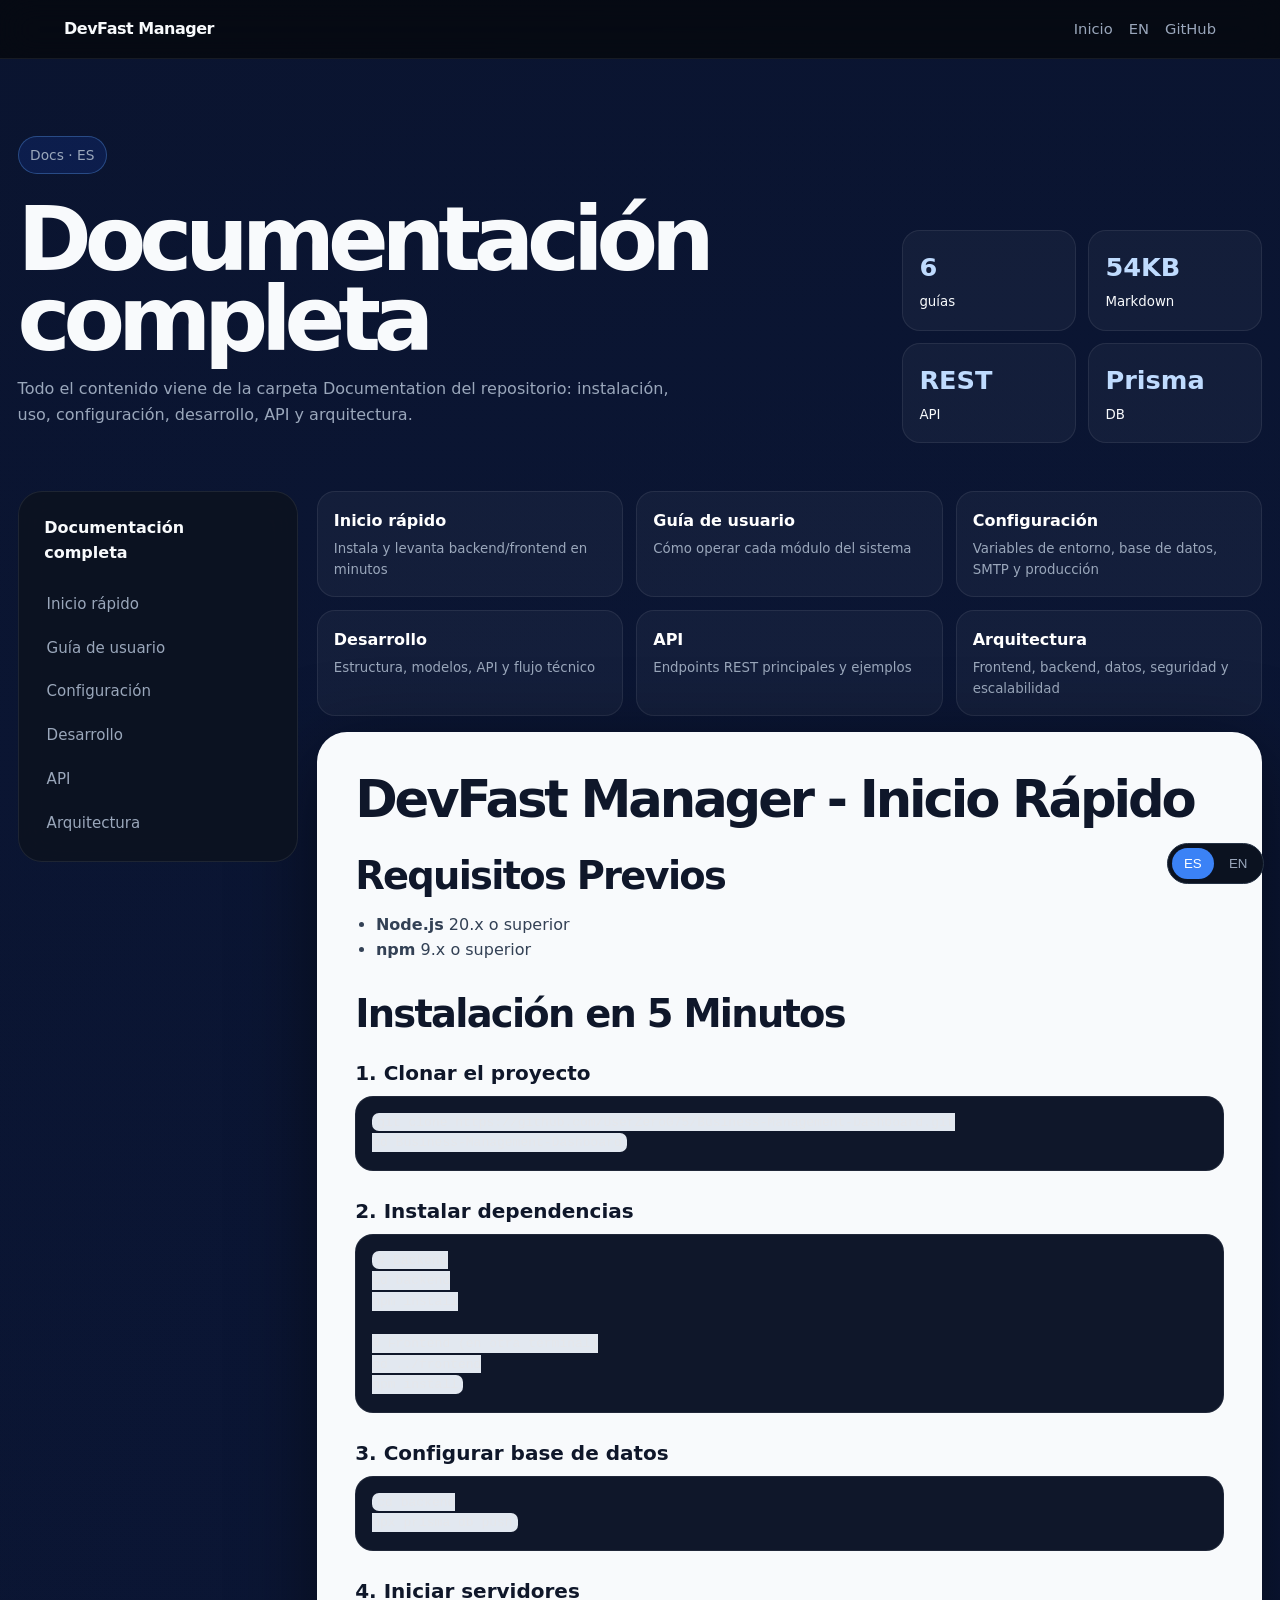
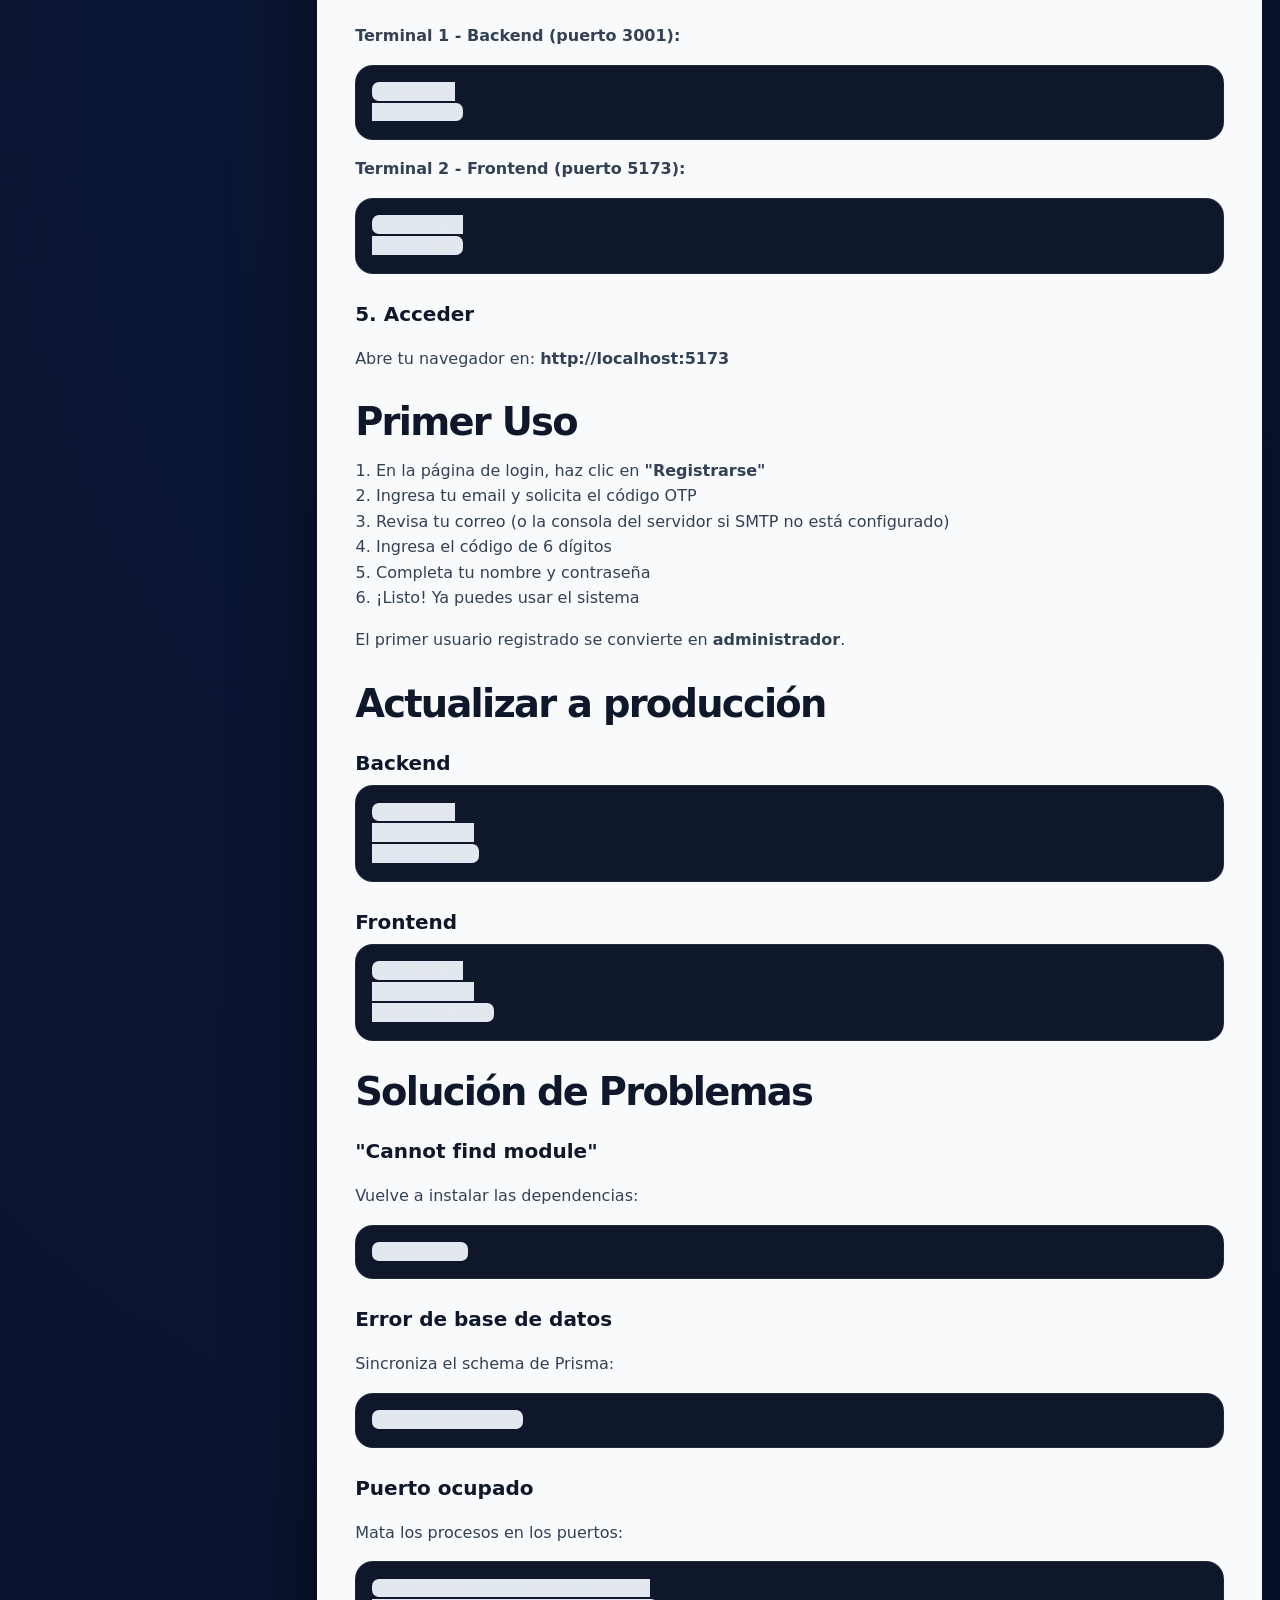
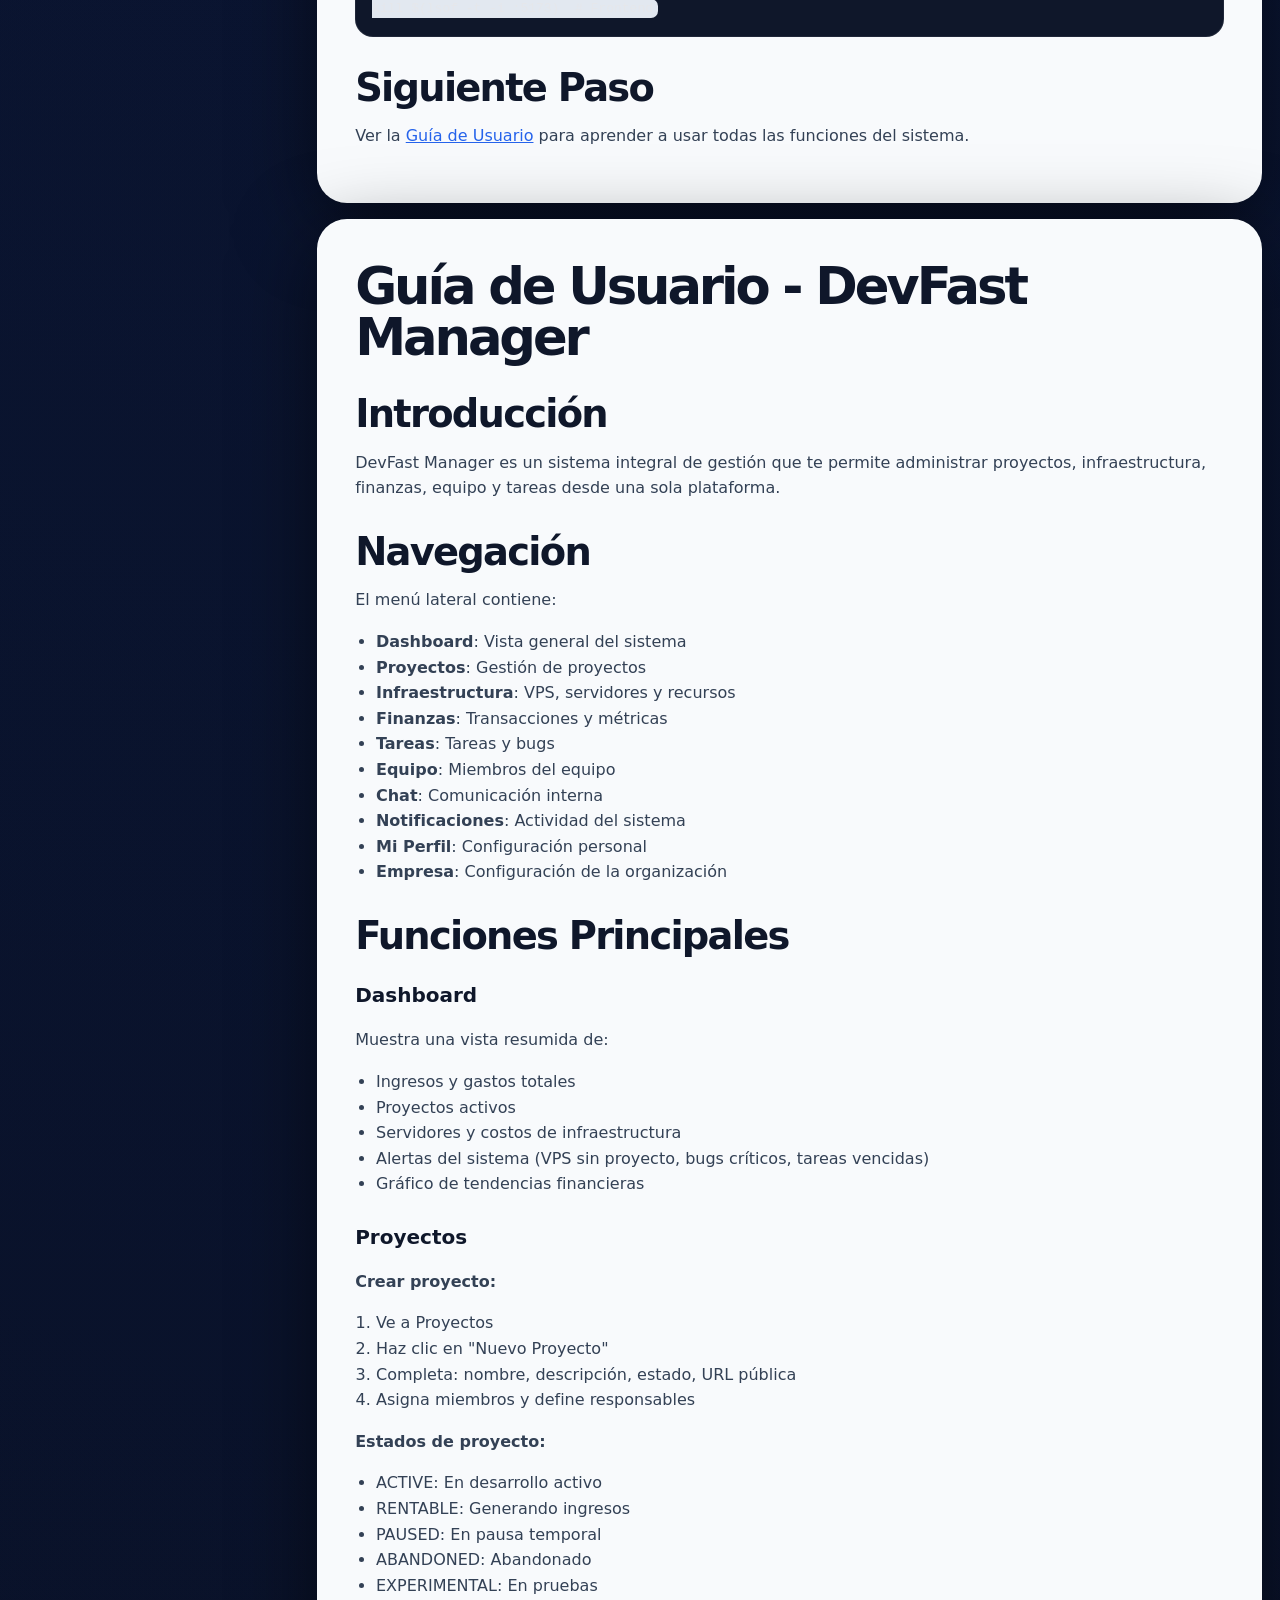
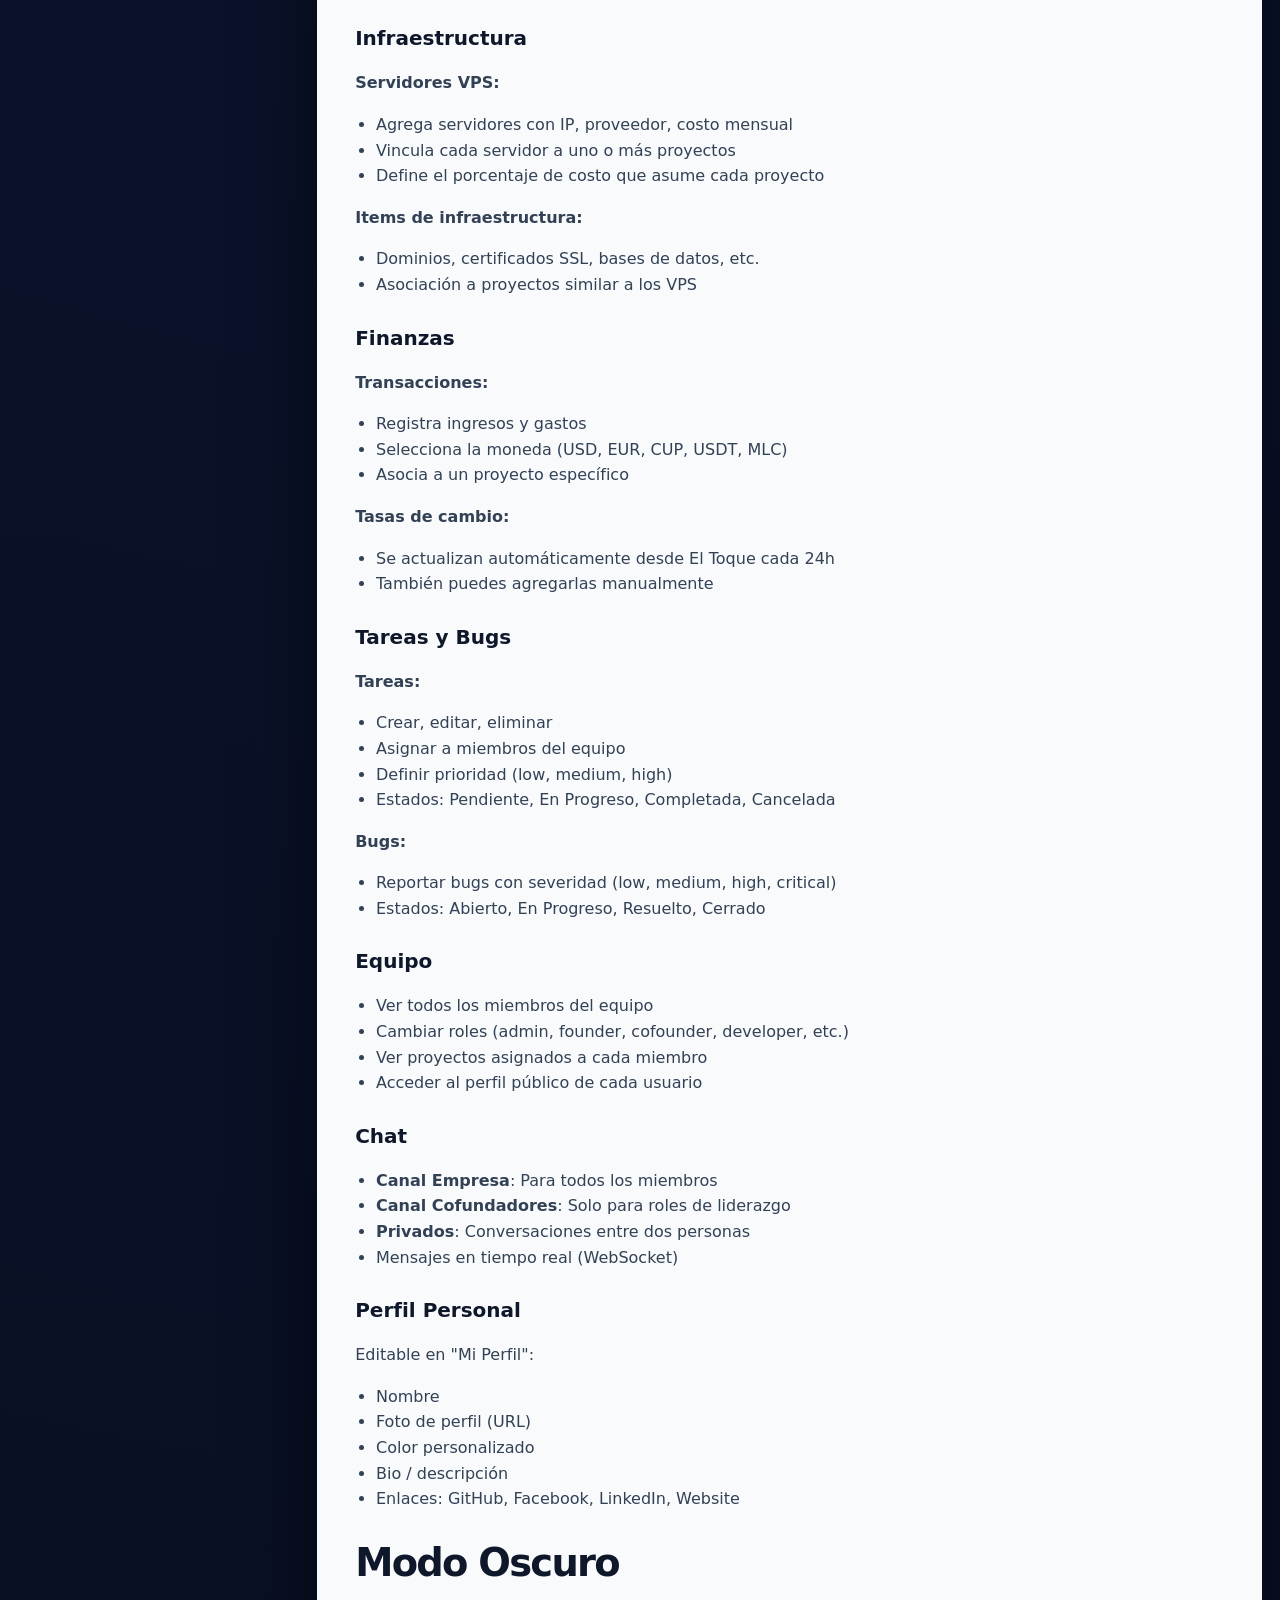
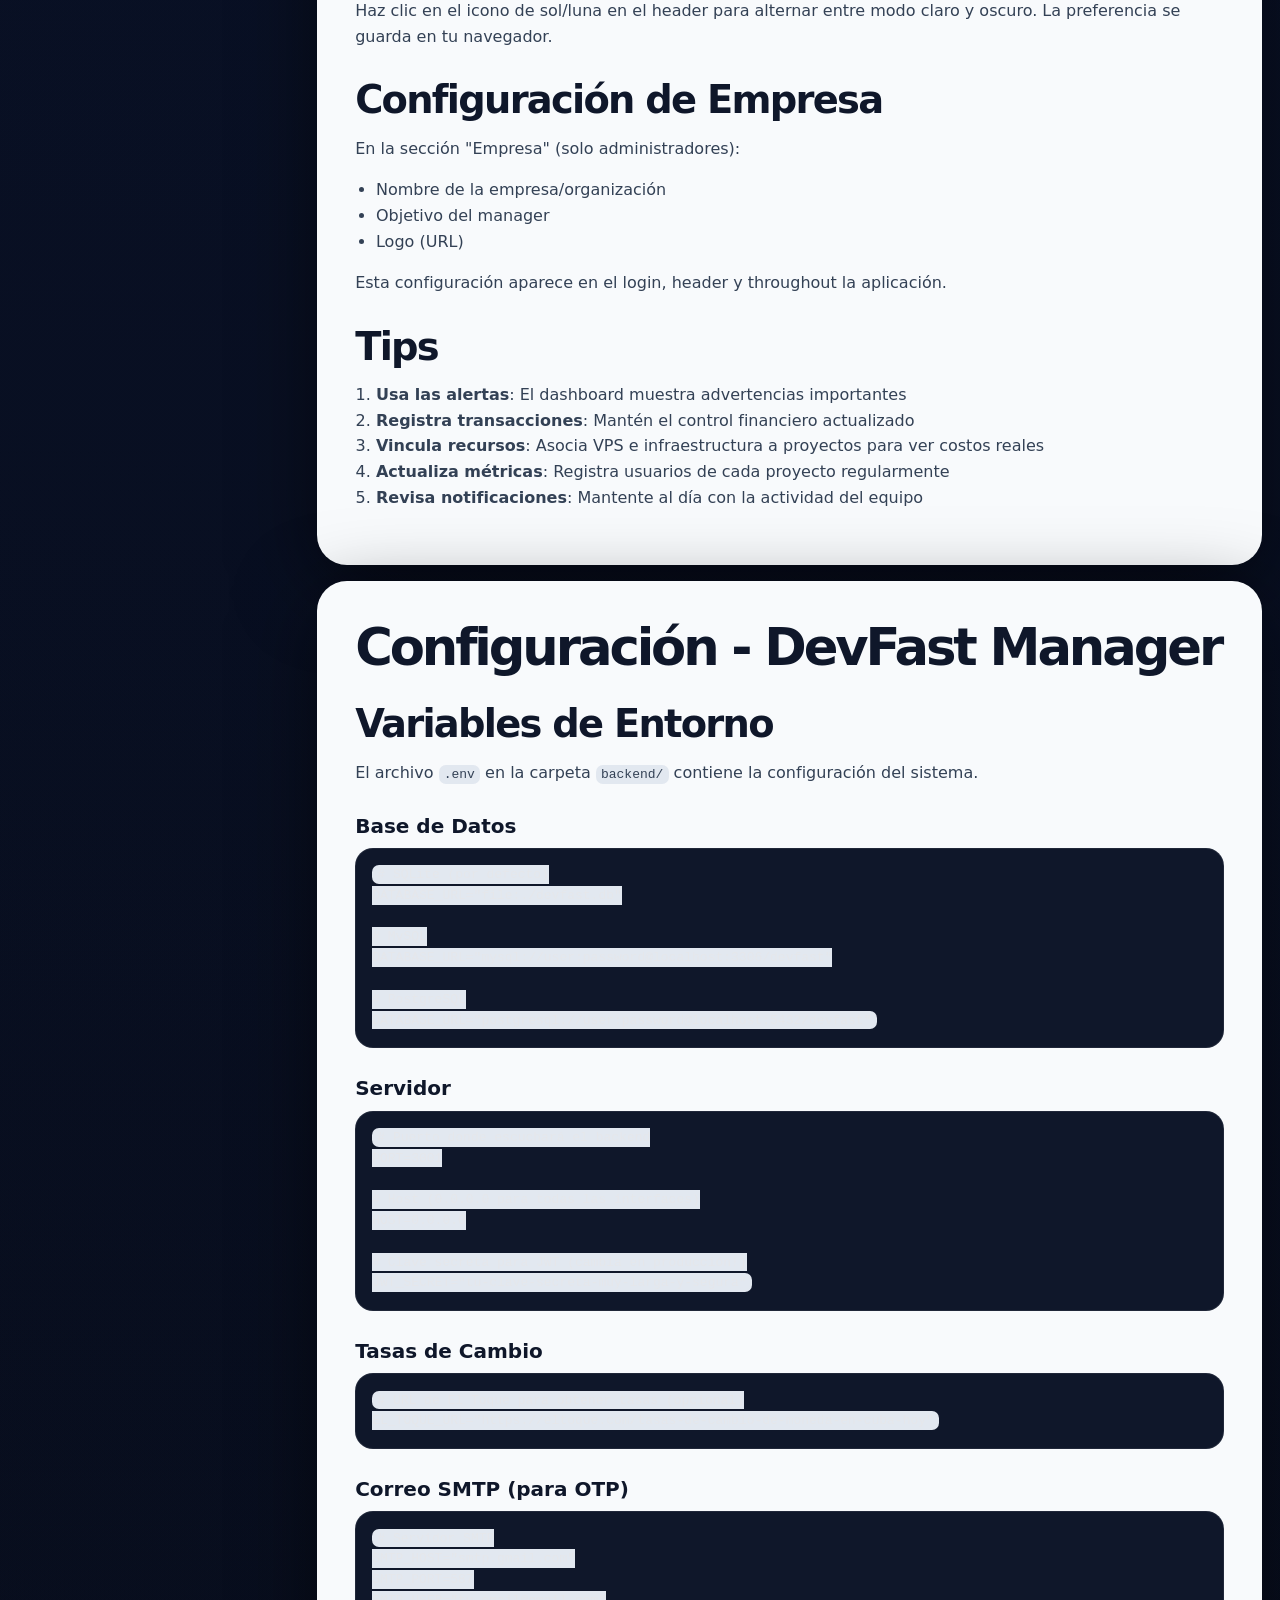
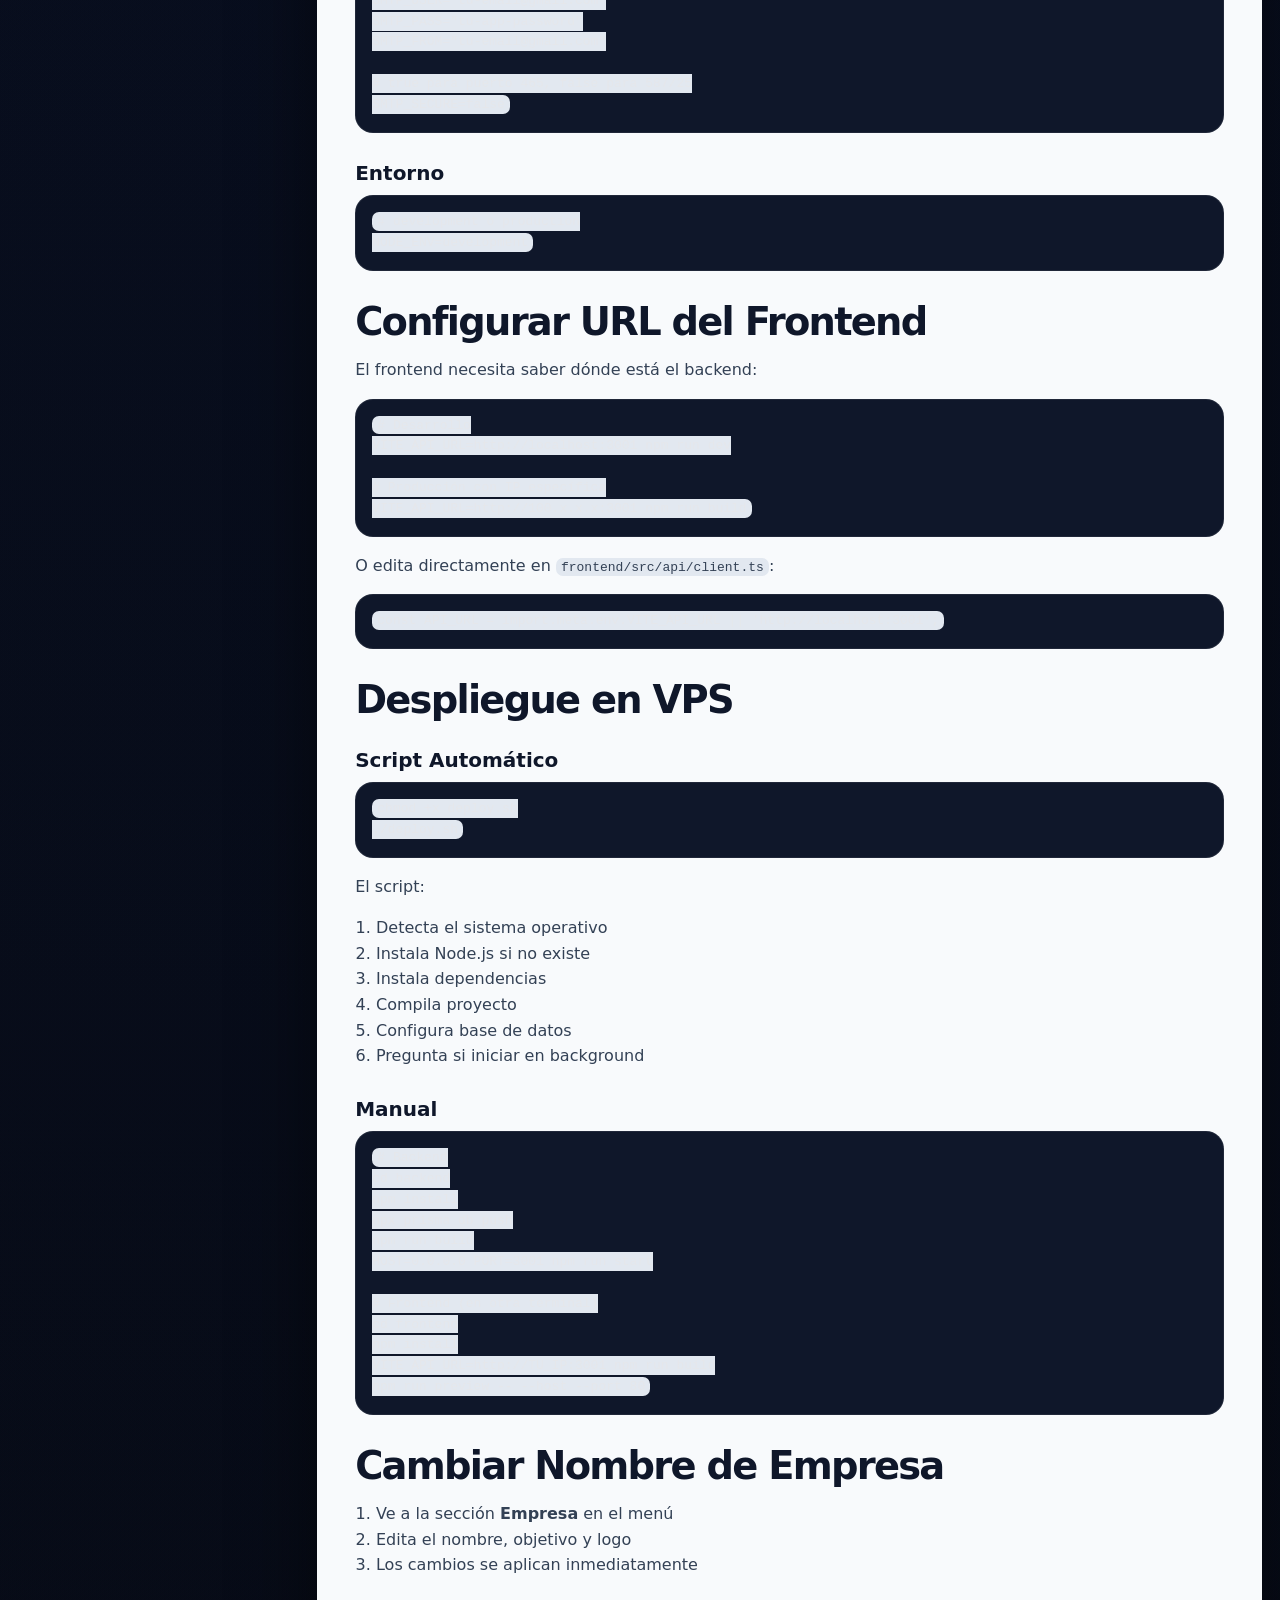
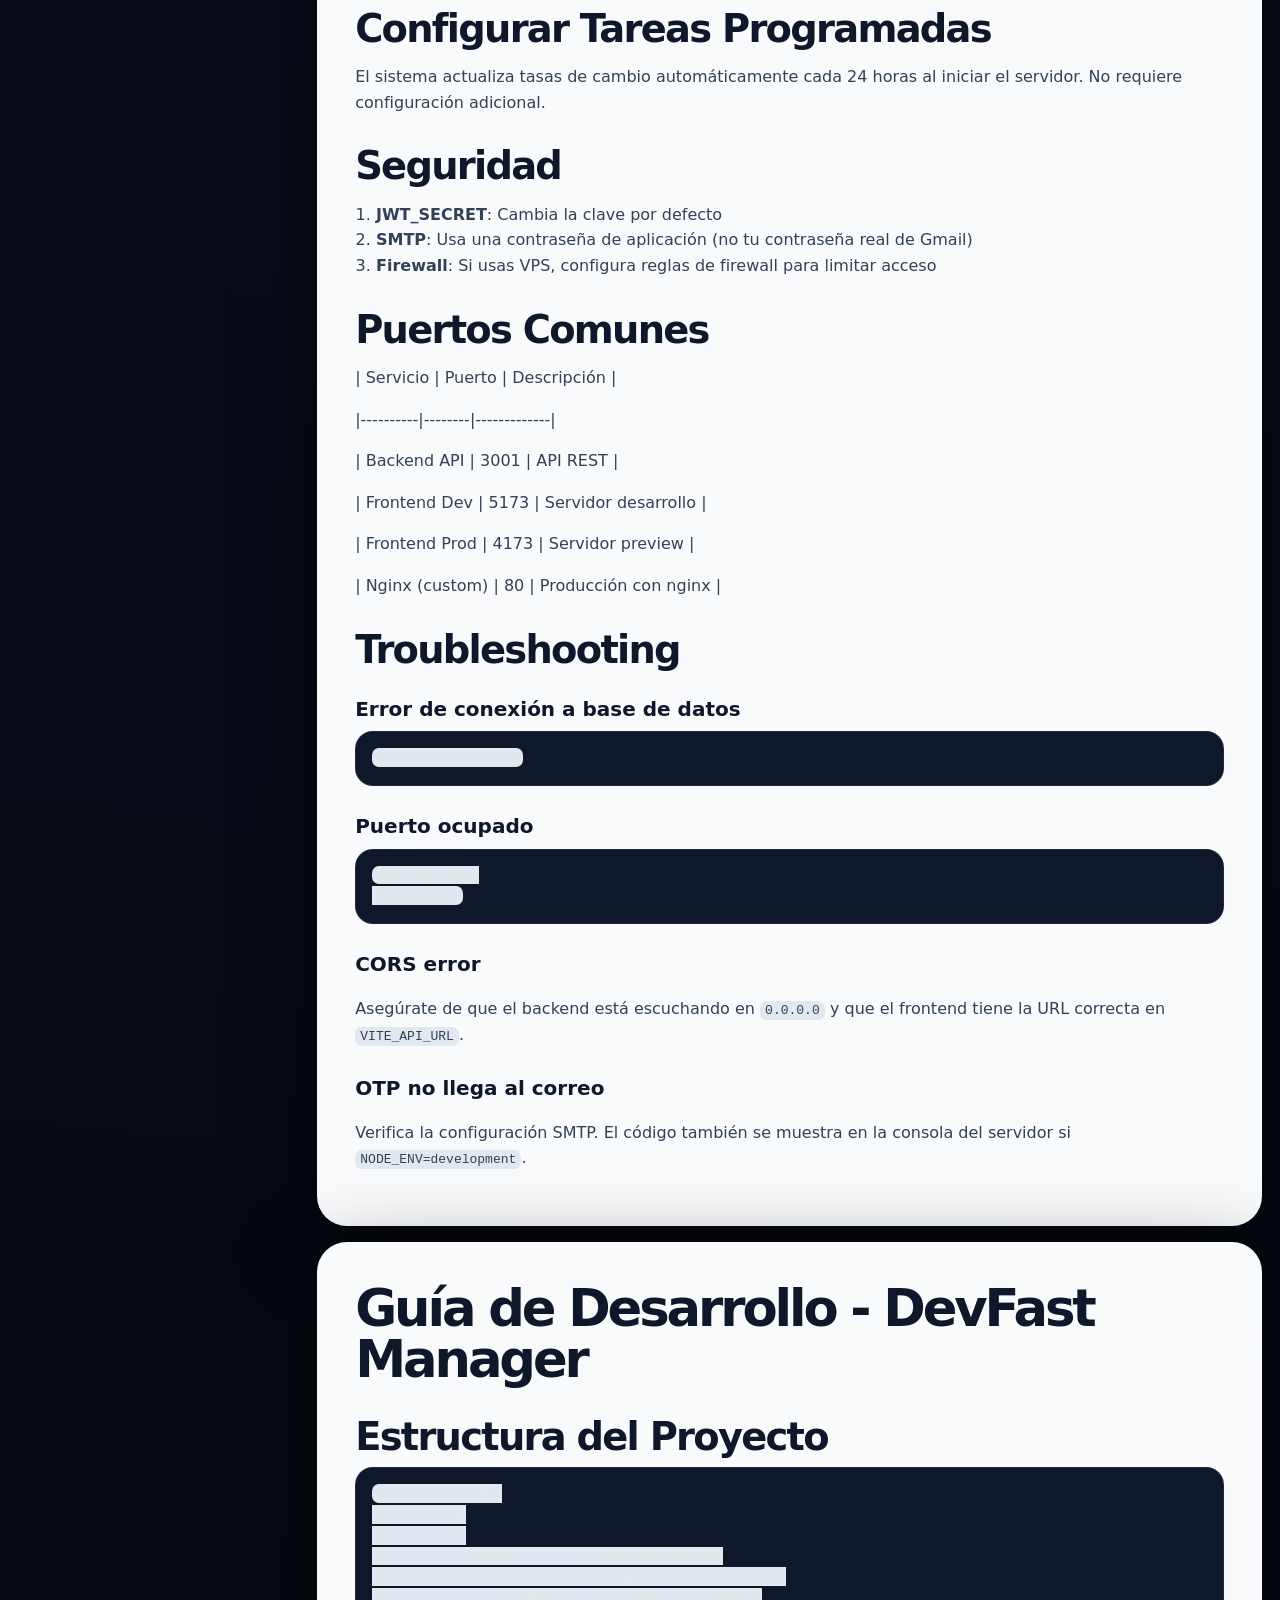
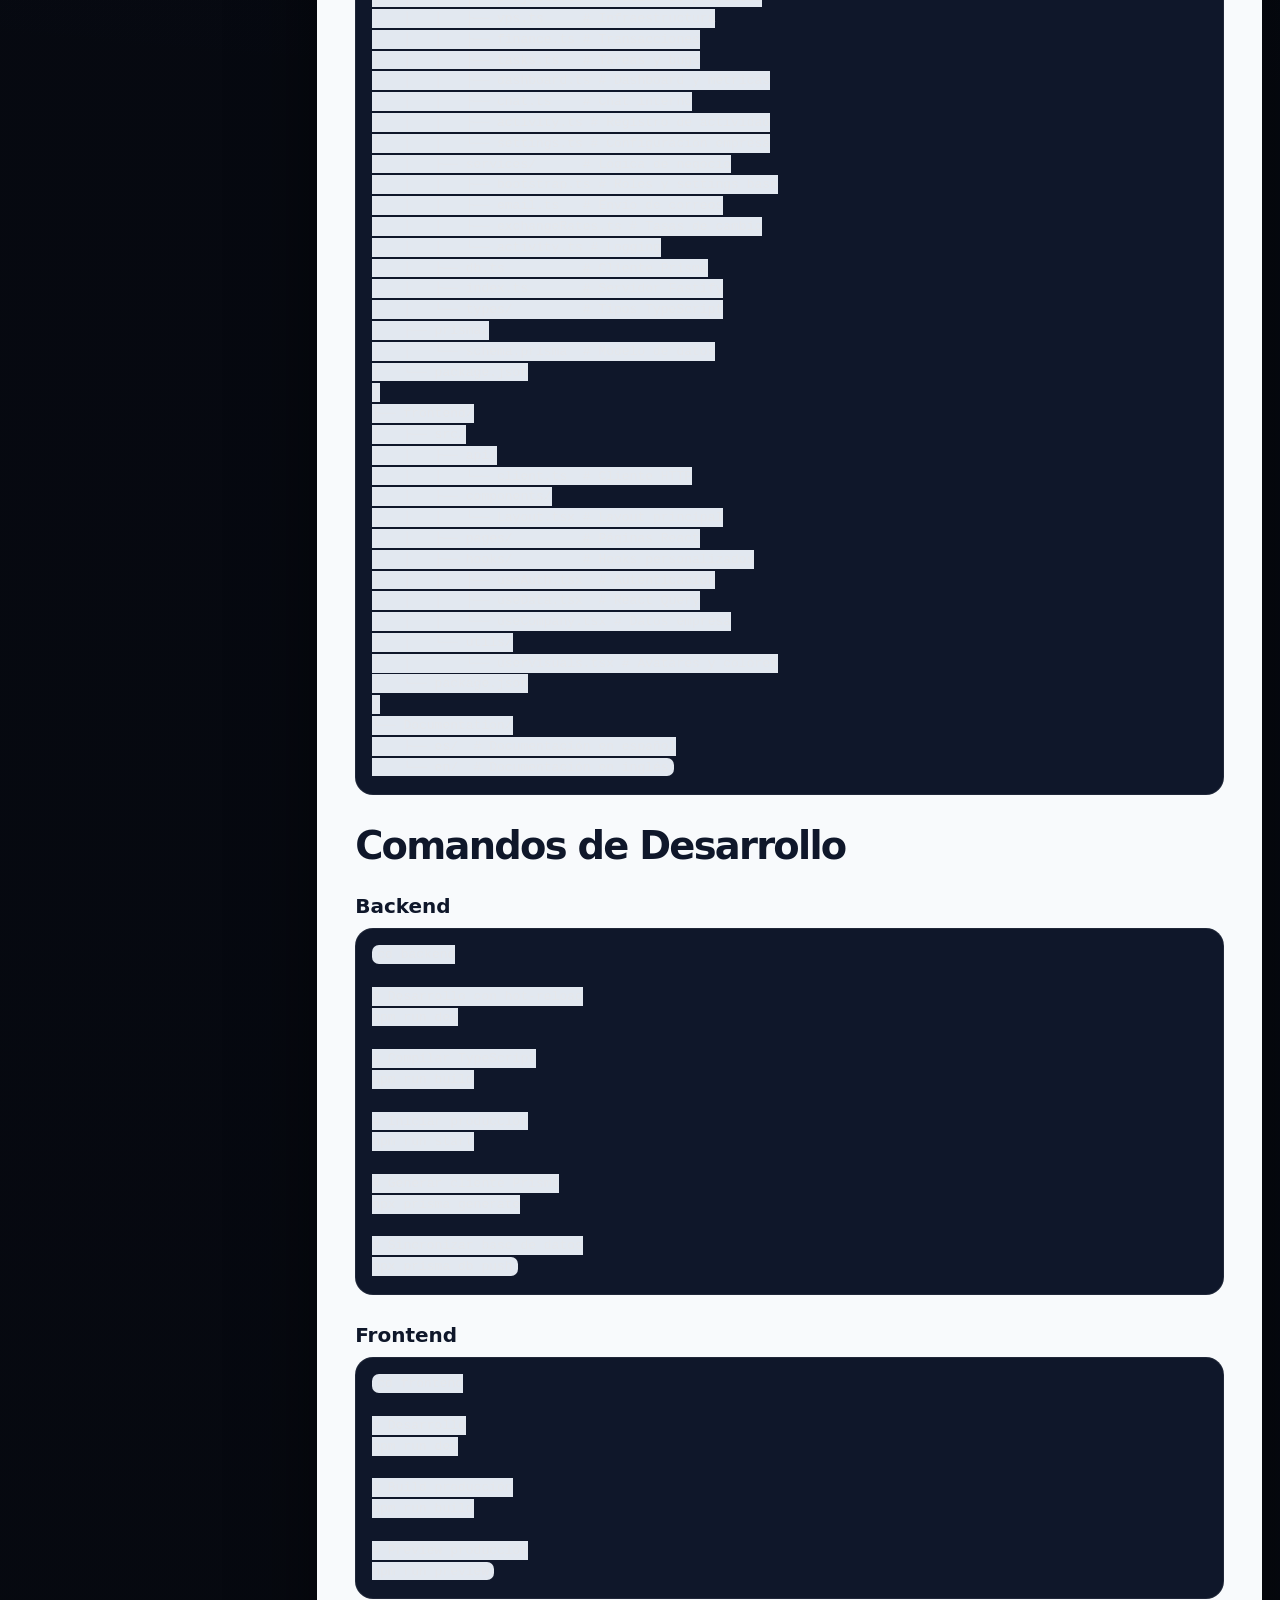
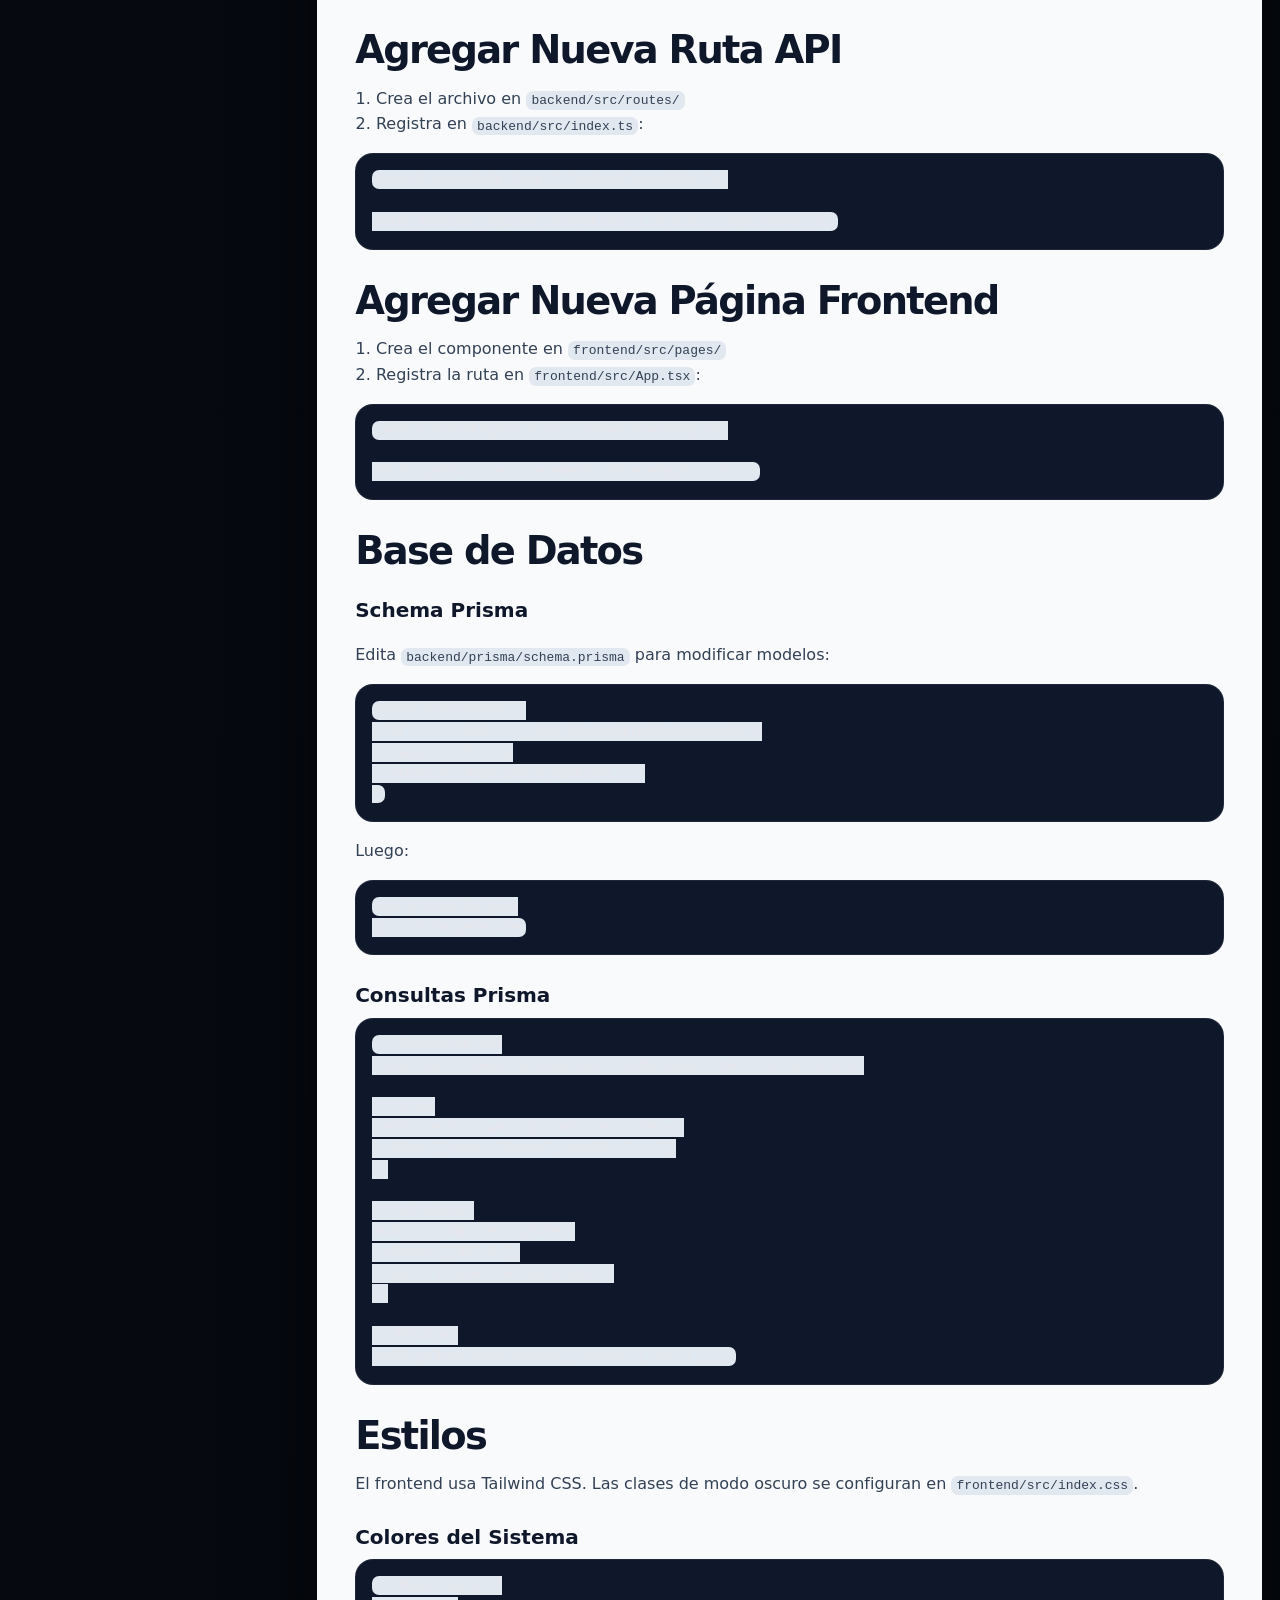
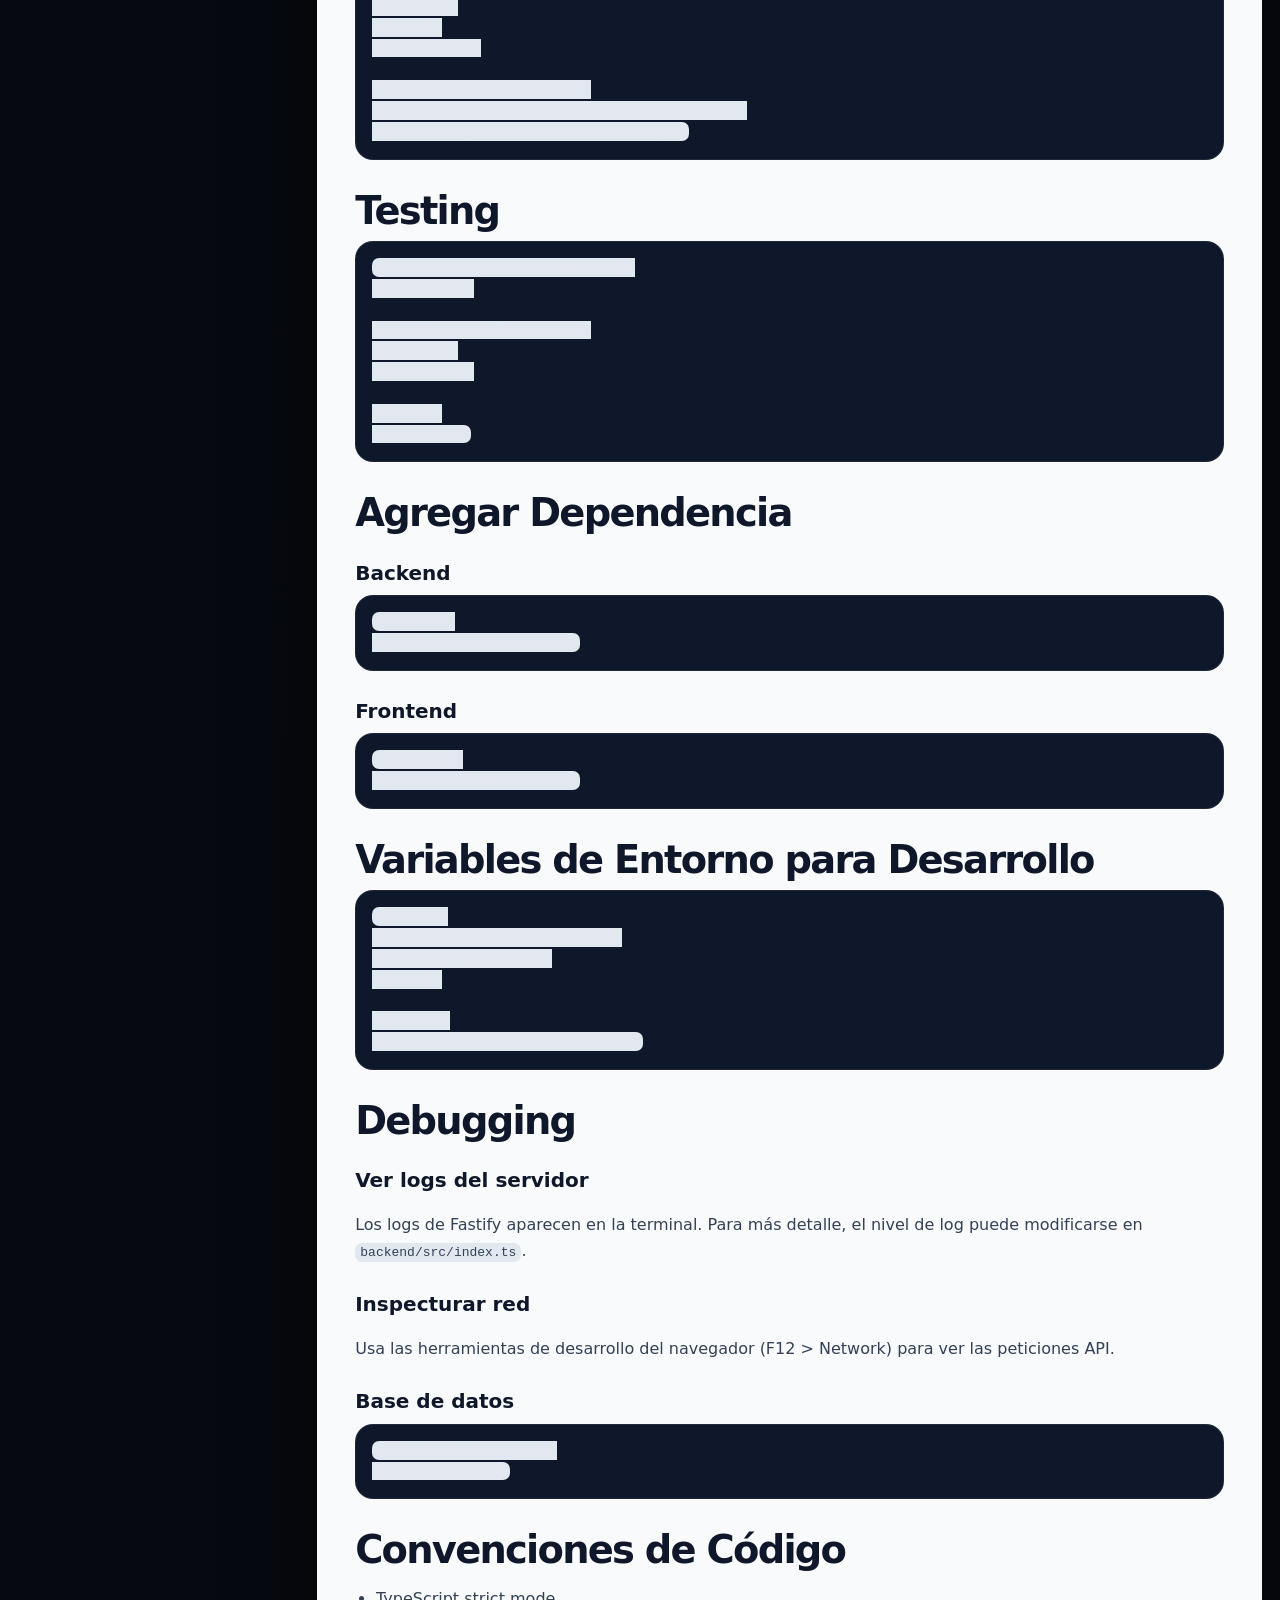
==== commit 84ac78d6: "Improve landing hero and documentation UX" ====
--- a/docs/index.html
+++ b/docs/index.html
@@ -1,11 +1,13 @@
-<!doctype html><html lang="es"><head><meta charset="utf-8"><meta name="viewport" content="width=device-width,initial-scale=1"><title>DevFast Manager Docs</title><link rel="stylesheet" href="../style.css"></head><body><div class="bg-parallax"></div><div class="veil"></div><div class="lang"><button data-lang="es">ES</button><button data-lang="en">EN</button></div><nav><a class="brand" href="../">DevFast Manager</a><div><a href="../">Inicio</a><a href="./">Docs</a><a href="https://github.com/UserZero075/Business-Management-Dashboard">GitHub</a></div></nav><main class="docs-shell"><aside class="sidebar"><b>Documentación</b><a href="#01-inicio-rapido">Inicio Rapido</a><a href="#02-guia-usuario">Guia Usuario</a><a href="#03-configuracion">Configuracion</a><a href="#04-desarrollo">Desarrollo</a><a href="#05-api">Api</a><a href="#06-arquitectura">Arquitectura</a></aside><article class="doc"><section id="01-inicio-rapido" class="doc-section"><h1 id="devfast-manager-inicio-r-pido">DevFast Manager - Inicio Rápido</h1>
+<!doctype html><html lang="es"><head><meta charset="utf-8"><meta name="viewport" content="width=device-width,initial-scale=1"><title>DevFast Manager Docs</title><meta name="description" content="DevFast Manager documentation"><link rel="stylesheet" href="../style.css"></head><body><div class="grain"></div><div class="lang"><button onclick="location.href='./'" class="active">ES</button><button onclick="location.href='./en.html'" class="">EN</button></div><nav><a class="brand" href="../">DevFast Manager</a><div><a href="../">Inicio</a><a href="./en.html">EN</a><a href="https://github.com/UserZero075/Business-Management-Dashboard">GitHub</a></div></nav><main class="docs-main"><header class="docs-hero"><div><p class="eyebrow">Docs · ES</p><h1>Documentación completa</h1><p>Todo el contenido viene de la carpeta Documentation del repositorio: instalación, uso, configuración, desarrollo, API y arquitectura.</p></div><div class="doc-stats"><span><b>6</b><small>guías</small></span><span><b>54KB</b><small>Markdown</small></span><span><b>REST</b><small>API</small></span><span><b>Prisma</b><small>DB</small></span></div></header><section class="doc-layout"><aside class="sidebar"><b>Documentación completa</b><a href="#01-inicio-rapido">Inicio rápido</a><a href="#02-guia-usuario">Guía de usuario</a><a href="#03-configuracion">Configuración</a><a href="#04-desarrollo">Desarrollo</a><a href="#05-api">API</a><a href="#06-arquitectura">Arquitectura</a></aside><div><div class="doc-index"><a href="#01-inicio-rapido"><b>Inicio rápido</b><small>Instala y levanta backend/frontend en minutos</small></a><a href="#02-guia-usuario"><b>Guía de usuario</b><small>Cómo operar cada módulo del sistema</small></a><a href="#03-configuracion"><b>Configuración</b><small>Variables de entorno, base de datos, SMTP y producción</small></a><a href="#04-desarrollo"><b>Desarrollo</b><small>Estructura, modelos, API y flujo técnico</small></a><a href="#05-api"><b>API</b><small>Endpoints REST principales y ejemplos</small></a><a href="#06-arquitectura"><b>Arquitectura</b><small>Frontend, backend, datos, seguridad y escalabilidad</small></a></div><div class="doc-content"><section id="01-inicio-rapido" class="doc-section"><h1 id="devfast-manager-inicio-r-pido">DevFast Manager - Inicio Rápido</h1>
 <h2 id="requisitos-previos">Requisitos Previos</h2>
-<p class="li">**Node.js** 20.x o superior</p>
-<p class="li">**npm** 9.x o superior</p>
+<ul>
+<li><strong>Node.js</strong> 20.x o superior</li>
+<li><strong>npm</strong> 9.x o superior</li>
+</ul>
 <h2 id="instalaci-n-en-5-minutos">Instalación en 5 Minutos</h2>
 <h3 id="1-clonar-el-proyecto">1. Clonar el proyecto</h3>
 <pre><code>git clone https://github.com/UserZero075/Business-Management-Dashboard.git
-cd DevFast-Manager</code></pre>
+cd Business-Management-Dashboard</code></pre>
 <h3 id="2-instalar-dependencias">2. Instalar dependencias</h3>
 <pre><code># Backend
 cd backend
@@ -27,12 +29,14 @@
 <h3 id="5-acceder">5. Acceder</h3>
 <p>Abre tu navegador en: <strong>http://localhost:5173</strong></p>
 <h2 id="primer-uso">Primer Uso</h2>
-<p>1. En la página de login, haz clic en <strong>&quot;Registrarse&quot;</strong></p>
-<p>2. Ingresa tu email y solicita el código OTP</p>
-<p>3. Revisa tu correo (o la consola del servidor si SMTP no está configurado)</p>
-<p>4. Ingresa el código de 6 dígitos</p>
-<p>5. Completa tu nombre y contraseña</p>
-<p>6. ¡Listo! Ya puedes usar el sistema</p>
+<ol>
+<li>En la página de login, haz clic en <strong>&quot;Registrarse&quot;</strong></li>
+<li>Ingresa tu email y solicita el código OTP</li>
+<li>Revisa tu correo (o la consola del servidor si SMTP no está configurado)</li>
+<li>Ingresa el código de 6 dígitos</li>
+<li>Completa tu nombre y contraseña</li>
+<li>¡Listo! Ya puedes usar el sistema</li>
+</ol>
 <p>El primer usuario registrado se convierte en <strong>administrador</strong>.</p>
 <h2 id="actualizar-a-producci-n">Actualizar a producción</h2>
 <h3 id="backend">Backend</h3>
@@ -44,7 +48,7 @@
 npm run build
 npm run preview</code></pre>
 <h2 id="soluci-n-de-problemas">Solución de Problemas</h2>
-<h3 id="quot-cannot-find-module-quot">&quot;Cannot find module&quot;</h3>
+<h3 id="cannot-find-module">&quot;Cannot find module&quot;</h3>
 <p>Vuelve a instalar las dependencias:</p>
 <pre><code>npm install</code></pre>
 <h3 id="error-de-base-de-datos">Error de base de datos</h3>
@@ -55,97 +59,127 @@
 <pre><code>kill $(lsof -t -i :3001)  # Backend
 kill $(lsof -t -i :5173)  # Frontend</code></pre>
 <h2 id="siguiente-paso">Siguiente Paso</h2>
-<p>Ver la [Guía de Usuario](./02-guia-usuario.md) para aprender a usar todas las funciones del sistema.</p></section><section id="02-guia-usuario" class="doc-section"><h1 id="gu-a-de-usuario-devfast-manager">Guía de Usuario - DevFast Manager</h1>
+<p>Ver la <a href="./02-guia-usuario.md">Guía de Usuario</a> para aprender a usar todas las funciones del sistema.</p></section><section id="02-guia-usuario" class="doc-section"><h1 id="gu-a-de-usuario-devfast-manager">Guía de Usuario - DevFast Manager</h1>
 <h2 id="introducci-n">Introducción</h2>
 <p>DevFast Manager es un sistema integral de gestión que te permite administrar proyectos, infraestructura, finanzas, equipo y tareas desde una sola plataforma.</p>
 <h2 id="navegaci-n">Navegación</h2>
 <p>El menú lateral contiene:</p>
-<p class="li">**Dashboard**: Vista general del sistema</p>
-<p class="li">**Proyectos**: Gestión de proyectos</p>
-<p class="li">**Infraestructura**: VPS, servidores y recursos</p>
-<p class="li">**Finanzas**: Transacciones y métricas</p>
-<p class="li">**Tareas**: Tareas y bugs</p>
-<p class="li">**Equipo**: Miembros del equipo</p>
-<p class="li">**Chat**: Comunicación interna</p>
-<p class="li">**Notificaciones**: Actividad del sistema</p>
-<p class="li">**Mi Perfil**: Configuración personal</p>
-<p class="li">**Empresa**: Configuración de la organización</p>
+<ul>
+<li><strong>Dashboard</strong>: Vista general del sistema</li>
+<li><strong>Proyectos</strong>: Gestión de proyectos</li>
+<li><strong>Infraestructura</strong>: VPS, servidores y recursos</li>
+<li><strong>Finanzas</strong>: Transacciones y métricas</li>
+<li><strong>Tareas</strong>: Tareas y bugs</li>
+<li><strong>Equipo</strong>: Miembros del equipo</li>
+<li><strong>Chat</strong>: Comunicación interna</li>
+<li><strong>Notificaciones</strong>: Actividad del sistema</li>
+<li><strong>Mi Perfil</strong>: Configuración personal</li>
+<li><strong>Empresa</strong>: Configuración de la organización</li>
+</ul>
 <h2 id="funciones-principales">Funciones Principales</h2>
 <h3 id="dashboard">Dashboard</h3>
 <p>Muestra una vista resumida de:</p>
-<p class="li">Ingresos y gastos totales</p>
-<p class="li">Proyectos activos</p>
-<p class="li">Servidores y costos de infraestructura</p>
-<p class="li">Alertas del sistema (VPS sin proyecto, bugs críticos, tareas vencidas)</p>
-<p class="li">Gráfico de tendencias financieras</p>
+<ul>
+<li>Ingresos y gastos totales</li>
+<li>Proyectos activos</li>
+<li>Servidores y costos de infraestructura</li>
+<li>Alertas del sistema (VPS sin proyecto, bugs críticos, tareas vencidas)</li>
+<li>Gráfico de tendencias financieras</li>
+</ul>
 <h3 id="proyectos">Proyectos</h3>
 <p><strong>Crear proyecto:</strong></p>
-<p>1. Ve a Proyectos</p>
-<p>2. Haz clic en &quot;Nuevo Proyecto&quot;</p>
-<p>3. Completa: nombre, descripción, estado, URL pública</p>
-<p>4. Asigna miembros y define responsables</p>
+<ol>
+<li>Ve a Proyectos</li>
+<li>Haz clic en &quot;Nuevo Proyecto&quot;</li>
+<li>Completa: nombre, descripción, estado, URL pública</li>
+<li>Asigna miembros y define responsables</li>
+</ol>
 <p><strong>Estados de proyecto:</strong></p>
-<p class="li">ACTIVE: En desarrollo activo</p>
-<p class="li">RENTABLE: Generando ingresos</p>
-<p class="li">PAUSED: En pausa temporal</p>
-<p class="li">ABANDONED: Abandonado</p>
-<p class="li">EXPERIMENTAL: En pruebas</p>
+<ul>
+<li>ACTIVE: En desarrollo activo</li>
+<li>RENTABLE: Generando ingresos</li>
+<li>PAUSED: En pausa temporal</li>
+<li>ABANDONED: Abandonado</li>
+<li>EXPERIMENTAL: En pruebas</li>
+</ul>
 <h3 id="infraestructura">Infraestructura</h3>
 <p><strong>Servidores VPS:</strong></p>
-<p class="li">Agrega servidores con IP, proveedor, costo mensual</p>
-<p class="li">Vincula cada servidor a uno o más proyectos</p>
-<p class="li">Define el porcentaje de costo que asume cada proyecto</p>
+<ul>
+<li>Agrega servidores con IP, proveedor, costo mensual</li>
+<li>Vincula cada servidor a uno o más proyectos</li>
+<li>Define el porcentaje de costo que asume cada proyecto</li>
+</ul>
 <p><strong>Items de infraestructura:</strong></p>
-<p class="li">Dominios, certificados SSL, bases de datos, etc.</p>
-<p class="li">Asociación a proyectos similar a los VPS</p>
+<ul>
+<li>Dominios, certificados SSL, bases de datos, etc.</li>
+<li>Asociación a proyectos similar a los VPS</li>
+</ul>
 <h3 id="finanzas">Finanzas</h3>
 <p><strong>Transacciones:</strong></p>
-<p class="li">Registra ingresos y gastos</p>
-<p class="li">Selecciona la moneda (USD, EUR, CUP, USDT, MLC)</p>
-<p class="li">Asocia a un proyecto específico</p>
+<ul>
+<li>Registra ingresos y gastos</li>
+<li>Selecciona la moneda (USD, EUR, CUP, USDT, MLC)</li>
+<li>Asocia a un proyecto específico</li>
+</ul>
 <p><strong>Tasas de cambio:</strong></p>
-<p class="li">Se actualizan automáticamente desde El Toque cada 24h</p>
-<p class="li">También puedes agregarlas manualmente</p>
+<ul>
+<li>Se actualizan automáticamente desde El Toque cada 24h</li>
+<li>También puedes agregarlas manualmente</li>
+</ul>
 <h3 id="tareas-y-bugs">Tareas y Bugs</h3>
 <p><strong>Tareas:</strong></p>
-<p class="li">Crear, editar, eliminar</p>
-<p class="li">Asignar a miembros del equipo</p>
-<p class="li">Definir prioridad (low, medium, high)</p>
-<p class="li">Estados: Pendiente, En Progreso, Completada, Cancelada</p>
+<ul>
+<li>Crear, editar, eliminar</li>
+<li>Asignar a miembros del equipo</li>
+<li>Definir prioridad (low, medium, high)</li>
+<li>Estados: Pendiente, En Progreso, Completada, Cancelada</li>
+</ul>
 <p><strong>Bugs:</strong></p>
-<p class="li">Reportar bugs con severidad (low, medium, high, critical)</p>
-<p class="li">Estados: Abierto, En Progreso, Resuelto, Cerrado</p>
+<ul>
+<li>Reportar bugs con severidad (low, medium, high, critical)</li>
+<li>Estados: Abierto, En Progreso, Resuelto, Cerrado</li>
+</ul>
 <h3 id="equipo">Equipo</h3>
-<p class="li">Ver todos los miembros del equipo</p>
-<p class="li">Cambiar roles (admin, founder, cofounder, developer, etc.)</p>
-<p class="li">Ver proyectos asignados a cada miembro</p>
-<p class="li">Acceder al perfil público de cada usuario</p>
+<ul>
+<li>Ver todos los miembros del equipo</li>
+<li>Cambiar roles (admin, founder, cofounder, developer, etc.)</li>
+<li>Ver proyectos asignados a cada miembro</li>
+<li>Acceder al perfil público de cada usuario</li>
+</ul>
 <h3 id="chat">Chat</h3>
-<p class="li">**Canal Empresa**: Para todos los miembros</p>
-<p class="li">**Canal Cofundadores**: Solo para roles de liderazgo</p>
-<p class="li">**Privados**: Conversaciones entre dos personas</p>
-<p class="li">Mensajes en tiempo real (WebSocket)</p>
+<ul>
+<li><strong>Canal Empresa</strong>: Para todos los miembros</li>
+<li><strong>Canal Cofundadores</strong>: Solo para roles de liderazgo</li>
+<li><strong>Privados</strong>: Conversaciones entre dos personas</li>
+<li>Mensajes en tiempo real (WebSocket)</li>
+</ul>
 <h3 id="perfil-personal">Perfil Personal</h3>
 <p>Editable en &quot;Mi Perfil&quot;:</p>
-<p class="li">Nombre</p>
-<p class="li">Foto de perfil (URL)</p>
-<p class="li">Color personalizado</p>
-<p class="li">Bio / descripción</p>
-<p class="li">Enlaces: GitHub, Facebook, LinkedIn, Website</p>
+<ul>
+<li>Nombre</li>
+<li>Foto de perfil (URL)</li>
+<li>Color personalizado</li>
+<li>Bio / descripción</li>
+<li>Enlaces: GitHub, Facebook, LinkedIn, Website</li>
+</ul>
 <h2 id="modo-oscuro">Modo Oscuro</h2>
 <p>Haz clic en el icono de sol/luna en el header para alternar entre modo claro y oscuro. La preferencia se guarda en tu navegador.</p>
 <h2 id="configuraci-n-de-empresa">Configuración de Empresa</h2>
 <p>En la sección &quot;Empresa&quot; (solo administradores):</p>
-<p class="li">Nombre de la empresa/organización</p>
-<p class="li">Objetivo del manager</p>
-<p class="li">Logo (URL)</p>
+<ul>
+<li>Nombre de la empresa/organización</li>
+<li>Objetivo del manager</li>
+<li>Logo (URL)</li>
+</ul>
 <p>Esta configuración aparece en el login, header y throughout la aplicación.</p>
 <h2 id="tips">Tips</h2>
-<p>1. <strong>Usa las alertas</strong>: El dashboard muestra advertencias importantes</p>
-<p>2. <strong>Registra transacciones</strong>: Mantén el control financiero actualizado</p>
-<p>3. <strong>Vincula recursos</strong>: Asocia VPS e infraestructura a proyectos para ver costos reales</p>
-<p>4. <strong>Actualiza métricas</strong>: Registra usuarios de cada proyecto regularmente</p>
-<p>5. <strong>Revisa notificaciones</strong>: Mantente al día con la actividad del equipo</p></section><section id="03-configuracion" class="doc-section"><h1 id="configuraci-n-devfast-manager">Configuración - DevFast Manager</h1>
+<ol>
+<li><strong>Usa las alertas</strong>: El dashboard muestra advertencias importantes</li>
+<li><strong>Registra transacciones</strong>: Mantén el control financiero actualizado</li>
+<li><strong>Vincula recursos</strong>: Asocia VPS e infraestructura a proyectos para ver costos reales</li>
+<li><strong>Actualiza métricas</strong>: Registra usuarios de cada proyecto regularmente</li>
+<li><strong>Revisa notificaciones</strong>: Mantente al día con la actividad del equipo</li>
+</ol></section><section id="03-configuracion" class="doc-section"><h1 id="configuraci-n-devfast-manager">Configuración - DevFast Manager</h1>
 <h2 id="variables-de-entorno">Variables de Entorno</h2>
 <p>El archivo <code>.env</code> en la carpeta <code>backend/</code> contiene la configuración del sistema.</p>
 <h3 id="base-de-datos">Base de Datos</h3>
@@ -196,12 +230,14 @@
 <pre><code>chmod +x deploy.sh
 ./deploy.sh</code></pre>
 <p>El script:</p>
-<p>1. Detecta el sistema operativo</p>
-<p>2. Instala Node.js si no existe</p>
-<p>3. Instala dependencias</p>
-<p>4. Compila proyecto</p>
-<p>5. Configura base de datos</p>
-<p>6. Pregunta si iniciar en background</p>
+<ol>
+<li>Detecta el sistema operativo</li>
+<li>Instala Node.js si no existe</li>
+<li>Instala dependencias</li>
+<li>Compila proyecto</li>
+<li>Configura base de datos</li>
+<li>Pregunta si iniciar en background</li>
+</ol>
 <h3 id="manual">Manual</h3>
 <pre><code># Backend
 cd backend
@@ -216,15 +252,19 @@
 VITE_API_URL=http://TU_IP:3001 npm run build
 npm run preview -- --host --port 80</code></pre>
 <h2 id="cambiar-nombre-de-empresa">Cambiar Nombre de Empresa</h2>
-<p>1. Ve a la sección <strong>Empresa</strong> en el menú</p>
-<p>2. Edita el nombre, objetivo y logo</p>
-<p>3. Los cambios se aplican inmediatamente</p>
+<ol>
+<li>Ve a la sección <strong>Empresa</strong> en el menú</li>
+<li>Edita el nombre, objetivo y logo</li>
+<li>Los cambios se aplican inmediatamente</li>
+</ol>
 <h2 id="configurar-tareas-programadas">Configurar Tareas Programadas</h2>
 <p>El sistema actualiza tasas de cambio automáticamente cada 24 horas al iniciar el servidor. No requiere configuración adicional.</p>
 <h2 id="seguridad">Seguridad</h2>
-<p>1. <strong>JWT_SECRET</strong>: Cambia la clave por defecto</p>
-<p>2. <strong>SMTP</strong>: Usa una contraseña de aplicación (no tu contraseña real de Gmail)</p>
-<p>3. <strong>Firewall</strong>: Si usas VPS, configura reglas de firewall para limitar acceso</p>
+<ol>
+<li><strong>JWT_SECRET</strong>: Cambia la clave por defecto</li>
+<li><strong>SMTP</strong>: Usa una contraseña de aplicación (no tu contraseña real de Gmail)</li>
+<li><strong>Firewall</strong>: Si usas VPS, configura reglas de firewall para limitar acceso</li>
+</ol>
 <h2 id="puertos-comunes">Puertos Comunes</h2>
 <p>| Servicio | Puerto | Descripción |</p>
 <p>|----------|--------|-------------|</p>
@@ -316,14 +356,18 @@
 # Preview producción
 npm run preview</code></pre>
 <h2 id="agregar-nueva-ruta-api">Agregar Nueva Ruta API</h2>
-<p>1. Crea el archivo en <code>backend/src/routes/</code></p>
-<p>2. Registra en <code>backend/src/index.ts</code>:</p>
+<ol>
+<li>Crea el archivo en <code>backend/src/routes/</code></li>
+<li>Registra en <code>backend/src/index.ts</code>:</li>
+</ol>
 <pre><code>import nuevaRuta from &#x27;./routes/nuevaRuta.js&#x27;
 
 await fastify.register(nuevaRuta, { prefix: &#x27;/api/nueva&#x27; })</code></pre>
 <h2 id="agregar-nueva-p-gina-frontend">Agregar Nueva Página Frontend</h2>
-<p>1. Crea el componente en <code>frontend/src/pages/</code></p>
-<p>2. Registra la ruta en <code>frontend/src/App.tsx</code>:</p>
+<ol>
+<li>Crea el componente en <code>frontend/src/pages/</code></li>
+<li>Registra la ruta en <code>frontend/src/App.tsx</code>:</li>
+</ol>
 <pre><code>import NuevaPagina from &#x27;./pages/NuevaPagina&#x27;
 
 &lt;Route path=&quot;/nueva&quot; element={&lt;NuevaPagina /&gt;} /&gt;</code></pre>
@@ -400,11 +444,13 @@
 <pre><code># Abrir shell de Prisma
 npx prisma studio</code></pre>
 <h2 id="convenciones-de-c-digo">Convenciones de Código</h2>
-<p class="li">TypeScript strict mode</p>
-<p class="li">Nombres de archivos en kebab-case (projects.ts, user-profile.tsx)</p>
-<p class="li">Componentes React en PascalCase (ProjectManager.tsx)</p>
-<p class="li">Hooks con prefijo &quot;use&quot; (useAuth.tsx)</p>
-<p class="li">Rutas API en kebab-case (/api/my-resource)</p></section><section id="05-api" class="doc-section"><h1 id="documentaci-n-de-api-devfast-manager">Documentación de API - DevFast Manager</h1>
+<ul>
+<li>TypeScript strict mode</li>
+<li>Nombres de archivos en kebab-case (projects.ts, user-profile.tsx)</li>
+<li>Componentes React en PascalCase (ProjectManager.tsx)</li>
+<li>Hooks con prefijo &quot;use&quot; (useAuth.tsx)</li>
+<li>Rutas API en kebab-case (/api/my-resource)</li>
+</ul></section><section id="05-api" class="doc-section"><h1 id="documentaci-n-de-api-devfast-manager">Documentación de API - DevFast Manager</h1>
 <h2 id="autenticaci-n">Autenticación</h2>
 <h3 id="post-api-auth-request-otp">POST /api/auth/request-otp</h3>
 <p>Solicita un código OTP para registro.</p>
@@ -418,7 +464,7 @@
   &quot;expiresAt&quot;: &quot;2024-01-01T12:00:00.000Z&quot;,
   &quot;devCode&quot;: &quot;123456&quot;  // Solo en desarrollo
 }</code></pre>
-<p>---</p>
+<hr>
 <h3 id="post-api-auth-register">POST /api/auth/register</h3>
 <p>Registra un nuevo usuario.</p>
 <p><strong>Body:</strong></p>
@@ -445,7 +491,7 @@
   },
   &quot;token&quot;: &quot;eyJhbGciOiJIUzI1NiIsInR5cCI6IkpXVCJ9...&quot;
 }</code></pre>
-<p>---</p>
+<hr>
 <h3 id="post-api-auth-login">POST /api/auth/login</h3>
 <p>Inicia sesión.</p>
 <p><strong>Body:</strong></p>
@@ -454,12 +500,12 @@
   &quot;password&quot;: &quot;contraseña123&quot;
 }</code></pre>
 <p><strong>Respuesta:</strong> Mismo formato que register.</p>
-<p>---</p>
+<hr>
 <h3 id="get-api-auth-me">GET /api/auth/me</h3>
 <p>Obtiene el usuario actual (requiere autenticación).</p>
 <p><strong>Headers:</strong></p>
 <pre><code>Authorization: Bearer &lt;token&gt;</code></pre>
-<p>---</p>
+<hr>
 <h3 id="put-api-auth-me">PUT /api/auth/me</h3>
 <p>Actualiza el perfil del usuario actual.</p>
 <p><strong>Body:</strong></p>
@@ -473,23 +519,23 @@
   &quot;linkedinUrl&quot;: &quot;https://linkedin.com/in/user&quot;,
   &quot;websiteUrl&quot;: &quot;https://miweb.com&quot;
 }</code></pre>
-<p>---</p>
+<hr>
 <h3 id="get-api-auth-users">GET /api/auth/users</h3>
 <p>Lista todos los usuarios (requiere autenticación).</p>
-<p>---</p>
+<hr>
 <h3 id="get-api-auth-users-id">GET /api/auth/users/:id</h3>
 <p>Obtiene perfil público de un usuario.</p>
-<p>---</p>
+<hr>
 <h3 id="get-api-auth-roles">GET /api/auth/roles</h3>
 <p>Lista todos los roles disponibles.</p>
-<p>---</p>
+<hr>
 <h3 id="put-api-auth-users-id-role">PUT /api/auth/users/:id/role</h3>
 <p>Cambia el rol de un usuario.</p>
 <p><strong>Body:</strong></p>
 <pre><code>{
   &quot;roleId&quot;: 2
 }</code></pre>
-<p>---</p>
+<hr>
 <h2 id="proyectos">Proyectos</h2>
 <h3 id="get-api-projects">GET /api/projects</h3>
 <p>Lista todos los proyectos.</p>
@@ -519,7 +565,7 @@
   &quot;freeUsers&quot;: 70,
   &quot;collaborationUsers&quot;: 5
 }</code></pre>
-<p>---</p>
+<hr>
 <h2 id="infraestructura">Infraestructura</h2>
 <h3 id="get-api-vps-providers">GET /api/vps/providers</h3>
 <p>Lista proveedores.</p>
@@ -542,15 +588,17 @@
 <p>Crea item.</p>
 <h3 id="get-api-vps-costs">GET /api/vps/costs</h3>
 <p>Resumen de costos mensuales.</p>
-<p>---</p>
+<hr>
 <h2 id="finanzas">Finanzas</h2>
 <h3 id="get-api-finance-transactions">GET /api/finance/transactions</h3>
 <p>Lista transacciones.</p>
 <p><strong>Query params:</strong></p>
-<p class="li">`projectId` - Filtrar por proyecto</p>
-<p class="li">`type` - INCOME o EXPENSE</p>
-<p class="li">`startDate` - Fecha inicio</p>
-<p class="li">`endDate` - Fecha fin</p>
+<ul>
+<li><code>projectId</code> - Filtrar por proyecto</li>
+<li><code>type</code> - INCOME o EXPENSE</li>
+<li><code>startDate</code> - Fecha inicio</li>
+<li><code>endDate</code> - Fecha fin</li>
+</ul>
 <h3 id="post-api-finance-transactions">POST /api/finance/transactions</h3>
 <p>Crea transacción.</p>
 <p><strong>Body:</strong></p>
@@ -574,14 +622,16 @@
   &quot;rate&quot;: 0.85,
   &quot;source&quot;: &quot;manual&quot;
 }</code></pre>
-<p>---</p>
+<hr>
 <h2 id="tareas-y-bugs">Tareas y Bugs</h2>
 <h3 id="get-api-tasks-tasks">GET /api/tasks/tasks</h3>
 <p>Lista tareas.</p>
 <p><strong>Query params:</strong></p>
-<p class="li">`projectId`</p>
-<p class="li">`status`</p>
-<p class="li">`assigneeId`</p>
+<ul>
+<li><code>projectId</code></li>
+<li><code>status</code></li>
+<li><code>assigneeId</code></li>
+</ul>
 <h3 id="post-api-tasks-tasks">POST /api/tasks/tasks</h3>
 <p>Crea tarea.</p>
 <p><strong>Body:</strong></p>
@@ -608,7 +658,7 @@
 }</code></pre>
 <h3 id="get-api-tasks-overview">GET /api/tasks/overview</h3>
 <p>Resumen de tareas y bugs.</p>
-<p>---</p>
+<hr>
 <h2 id="dashboard">Dashboard</h2>
 <h3 id="get-api-dashboard">GET /api/dashboard</h3>
 <p>Overview general del sistema.</p>
@@ -619,10 +669,12 @@
 <h3 id="get-api-dashboard-charts-income-expense">GET /api/dashboard/charts/income-expense</h3>
 <p>Gráfico de ingresos/gastos.</p>
 <p><strong>Query params:</strong></p>
-<p class="li">`months` - Número de meses (default 6)</p>
+<ul>
+<li><code>months</code> - Número de meses (default 6)</li>
+</ul>
 <h3 id="get-api-dashboard-charts-project-performance">GET /api/dashboard/charts/project-performance</h3>
 <p>Rendimiento de proyectos.</p>
-<p>---</p>
+<hr>
 <h2 id="chat">Chat</h2>
 <h3 id="get-api-chat-channels">GET /api/chat/channels</h3>
 <p>Lista canales del usuario.</p>
@@ -656,7 +708,7 @@
   &quot;channelId&quot;: 1,
   &quot;message&quot;: { ... }
 }</code></pre>
-<p>---</p>
+<hr>
 <h2 id="configuraci-n">Configuración</h2>
 <h3 id="get-api-settings-company">GET /api/settings/company</h3>
 <p>Obtiene configuración de la empresa.</p>
@@ -668,7 +720,7 @@
   &quot;companyObjective&quot;: &quot;Objetivo del manager&quot;,
   &quot;companyLogoUrl&quot;: &quot;https://logo.png&quot;
 }</code></pre>
-<p>---</p>
+<hr>
 <h2 id="c-digos-de-error">Códigos de Error</h2>
 <p>| Código | Significado |</p>
 <p>|--------|-------------|</p>
@@ -694,12 +746,14 @@
 └─────────────────────────────────────────────────────────────┘</code></pre>
 <h2 id="backend">Backend</h2>
 <h3 id="stack-tecnol-gico">Stack Tecnológico</h3>
-<p class="li">**Runtime**: Node.js 20.x</p>
-<p class="li">**Framework**: Fastify 4.x</p>
-<p class="li">**Lenguaje**: TypeScript strict</p>
-<p class="li">**ORM**: Prisma 5.x</p>
-<p class="li">**Auth**: JWT + bcrypt</p>
-<p class="li">**WebSocket**: @fastify/websocket</p>
+<ul>
+<li><strong>Runtime</strong>: Node.js 20.x</li>
+<li><strong>Framework</strong>: Fastify 4.x</li>
+<li><strong>Lenguaje</strong>: TypeScript strict</li>
+<li><strong>ORM</strong>: Prisma 5.x</li>
+<li><strong>Auth</strong>: JWT + bcrypt</li>
+<li><strong>WebSocket</strong>: @fastify/websocket</li>
+</ul>
 <h3 id="estructura-de-archivos">Estructura de Archivos</h3>
 <pre><code>backend/src/
 ├── index.ts          # Entry point, configuración de Fastify
@@ -722,12 +776,14 @@
 └── types/            # TypeScript declarations
     └── fastify.d.ts  # Extensiones de tipos Fastify</code></pre>
 <h3 id="flujo-de-una-solicitud">Flujo de una Solicitud</h3>
-<p>1. <strong>Solicitud HTTP</strong> llega a Fastify</p>
-<p>2. <strong>CORS</strong> se valida (plugin @fastify/cors)</p>
-<p>3. <strong>JWT</strong> se verifica (si endpoint autenticado)</p>
-<p>4. <strong>Route handler</strong> ejecuta validación Zod</p>
-<p>5. <strong>Servicio</strong> procesa lógica (Prisma)</p>
-<p>6. <strong>Respuesta</strong> se envía al cliente</p>
+<ol>
+<li><strong>Solicitud HTTP</strong> llega a Fastify</li>
+<li><strong>CORS</strong> se valida (plugin @fastify/cors)</li>
+<li><strong>JWT</strong> se verifica (si endpoint autenticado)</li>
+<li><strong>Route handler</strong> ejecuta validación Zod</li>
+<li><strong>Servicio</strong> procesa lógica (Prisma)</li>
+<li><strong>Respuesta</strong> se envía al cliente</li>
+</ol>
 <h3 id="autenticaci-n">Autenticación</h3>
 <pre><code>// Decorador authenticate
 fastify.decorate(&#x27;authenticate&#x27;, async function(request, reply) {
@@ -742,40 +798,50 @@
 fastify.get(&#x27;/ruta-protegida&#x27;, { preHandler: [fastify.authenticate] }, handler)</code></pre>
 <h3 id="base-de-datos">Base de Datos</h3>
 <p><strong>Modelos principales:</strong></p>
-<p class="li">**User**: Usuarios del sistema</p>
-<p class="li">**Role**: Roles (admin, member, etc.)</p>
-<p class="li">**Project**: Proyectos</p>
-<p class="li">**ProjectMember**: Relación usuario-proyecto</p>
-<p class="li">**VpsServer**: Servidores VPS</p>
-<p class="li">**InfrastructureItem**: Recursos de infraestructura</p>
-<p class="li">**FinancialTransaction**: Transacciones financieras</p>
-<p class="li">**Task / Bug**: Tareas y bugs</p>
-<p class="li">**ChatChannel / ChatMessage**: Chat interno</p>
-<p class="li">**ActivityLog**: Registro de actividad</p>
-<p class="li">**Settings**: Configuración clave-valor</p>
-<p class="li">**EmailOtp**: Códigos OTP</p>
+<ul>
+<li><strong>User</strong>: Usuarios del sistema</li>
+<li><strong>Role</strong>: Roles (admin, member, etc.)</li>
+<li><strong>Project</strong>: Proyectos</li>
+<li><strong>ProjectMember</strong>: Relación usuario-proyecto</li>
+<li><strong>VpsServer</strong>: Servidores VPS</li>
+<li><strong>InfrastructureItem</strong>: Recursos de infraestructura</li>
+<li><strong>FinancialTransaction</strong>: Transacciones financieras</li>
+<li><strong>Task / Bug</strong>: Tareas y bugs</li>
+<li><strong>ChatChannel / ChatMessage</strong>: Chat interno</li>
+<li><strong>ActivityLog</strong>: Registro de actividad</li>
+<li><strong>Settings</strong>: Configuración clave-valor</li>
+<li><strong>EmailOtp</strong>: Códigos OTP</li>
+</ul>
 <h3 id="servicios">Servicios</h3>
 <p><strong>bootstrap.ts</strong>: Se ejecuta al iniciar el servidor.</p>
-<p class="li">Crea roles base si no existen</p>
-<p class="li">Crea settings de empresa por defecto</p>
-<p class="li">No es idempotente (usa upsert)</p>
+<ul>
+<li>Crea roles base si no existen</li>
+<li>Crea settings de empresa por defecto</li>
+<li>No es idempotente (usa upsert)</li>
+</ul>
 <p><strong>email.ts</strong>: Envío de correos.</p>
-<p class="li">Soporta SMTP con STARTTLS</p>
-<p class="li">Fallback a consola en desarrollo</p>
-<p class="li">Implementación manual (sin librería externa)</p>
+<ul>
+<li>Soporta SMTP con STARTTLS</li>
+<li>Fallback a consola en desarrollo</li>
+<li>Implementación manual (sin librería externa)</li>
+</ul>
 <p><strong>exchangeRates.ts</strong>: Fetch de tasas.</p>
-<p class="li">Parsea HTML de eltoque.com</p>
-<p class="li">Actualiza base de datos</p>
-<p class="li">Scheduler cada 24h (setInterval)</p>
+<ul>
+<li>Parsea HTML de eltoque.com</li>
+<li>Actualiza base de datos</li>
+<li>Scheduler cada 24h (setInterval)</li>
+</ul>
 <h2 id="frontend">Frontend</h2>
 <h3 id="stack-tecnol-gico">Stack Tecnológico</h3>
-<p class="li">**Framework**: React 19</p>
-<p class="li">**Build**: Vite 8</p>
-<p class="li">**Estilos**: Tailwind CSS 3.4</p>
-<p class="li">**Estado**: React Query + Context</p>
-<p class="li">**Gráficos**: Recharts</p>
-<p class="li">**Iconos**: Lucide React</p>
-<p class="li">**Router**: React Router DOM 7</p>
+<ul>
+<li><strong>Framework</strong>: React 19</li>
+<li><strong>Build</strong>: Vite 8</li>
+<li><strong>Estilos</strong>: Tailwind CSS 3.4</li>
+<li><strong>Estado</strong>: React Query + Context</li>
+<li><strong>Gráficos</strong>: Recharts</li>
+<li><strong>Iconos</strong>: Lucide React</li>
+<li><strong>Router</strong>: React Router DOM 7</li>
+</ul>
 <h3 id="estructura-de-archivos">Estructura de Archivos</h3>
 <pre><code>frontend/src/
 ├── App.tsx            # Router principal
@@ -817,9 +883,11 @@
   delete&lt;T&gt;(endpoint) { ... }
 }</code></pre>
 <h3 id="autenticaci-n">Autenticación</h3>
-<p class="li">Token JWT almacenado en localStorage</p>
-<p class="li">Token se incluye en header `Authorization: Bearer &lt;token&gt;`</p>
-<p class="li">useAuth hook gestiona login/logout/profile</p>
+<ul>
+<li>Token JWT almacenado en localStorage</li>
+<li>Token se incluye en header <code>Authorization: Bearer &lt;token&gt;</code></li>
+<li>useAuth hook gestiona login/logout/profile</li>
+</ul>
 <h3 id="modo-oscuro">Modo Oscuro</h3>
 <p>Implementado con CSS overrides en <code>index.css</code>:</p>
 <pre><code>.dark body { background: #0f172a; }
@@ -838,8 +906,10 @@
 <p>Fallback a HTTP si WebSocket no disponible.</p>
 <h2 id="despliegue">Despliegue</h2>
 <h3 id="desarrollo">Desarrollo</h3>
-<p class="li">Backend: `npm run dev` (tsx watch)</p>
-<p class="li">Frontend: `npm run dev` (Vite)</p>
+<ul>
+<li>Backend: <code>npm run dev</code> (tsx watch)</li>
+<li>Frontend: <code>npm run dev</code> (Vite)</li>
+</ul>
 <h3 id="producci-n">Producción</h3>
 <p><strong>Backend:</strong></p>
 <pre><code>npm run build  # compila TypeScript
@@ -849,39 +919,53 @@
 npm run preview # sirve dist/</code></pre>
 <h3 id="variables-de-entorno-para-producci-n">Variables de Entorno para Producción</h3>
 <p><strong>Backend:</strong></p>
-<p class="li">`DATABASE_URL` - Connection string</p>
-<p class="li">`JWT_SECRET` - Clave firma JWT</p>
-<p class="li">`PORT` / `HOST` - Bind servidor</p>
-<p class="li">`SMTP_*` - Configuración correo</p>
-<p class="li">`NODE_ENV` - production/development</p>
+<ul>
+<li><code>DATABASE_URL</code> - Connection string</li>
+<li><code>JWT_SECRET</code> - Clave firma JWT</li>
+<li><code>PORT</code> / <code>HOST</code> - Bind servidor</li>
+<li><code>SMTP_*</code> - Configuración correo</li>
+<li><code>NODE_ENV</code> - production/development</li>
+</ul>
 <p><strong>Frontend:</strong></p>
-<p class="li">`VITE_API_URL` - URL del backend</p>
+<ul>
+<li><code>VITE_API_URL</code> - URL del backend</li>
+</ul>
 <h3 id="vps-con-tailscale">VPS con Tailscale</h3>
-<p>1. Subir archivos</p>
-<p>2. Ejecutar <code>deploy.sh</code> o manualmente</p>
-<p>3. Configurar firewall:</p>
-<p>   ```bash</p>
-<p>   ufw allow from 100.64.0.0/10 to any port 3001</p>
-<p>   ```</p>
-<p>4. Acceder por IP Tailscale</p>
+<ol>
+<li>Subir archivos</li>
+<li>Ejecutar <code>deploy.sh</code> o manualmente</li>
+<li>Configurar firewall:</li>
+</ol>
+<p>```bash</p>
+<p>ufw allow from 100.64.0.0/10 to any port 3001</p>
+<p>```</p>
+<ol>
+<li>Acceder por IP Tailscale</li>
+</ol>
 <h2 id="seguridad">Seguridad</h2>
-<p class="li">Contraseñas hasheadas con bcrypt (10 rounds)</p>
-<p class="li">JWT con expiración</p>
-<p class="li">CORS configurable</p>
-<p class="li">Validación de inputs con Zod</p>
-<p class="li">SQL injection previene Prisma (ORM)</p>
-<p class="li">Rate limiting no implementado (pendiente)</p>
+<ul>
+<li>Contraseñas hasheadas con bcrypt (10 rounds)</li>
+<li>JWT con expiración</li>
+<li>CORS configurable</li>
+<li>Validación de inputs con Zod</li>
+<li>SQL injection previene Prisma (ORM)</li>
+<li>Rate limiting no implementado (pendiente)</li>
+</ul>
 <h2 id="performance">Performance</h2>
-<p class="li">Base de datos SQLite para desarrollo</p>
-<p class="li">React Query con staleTime de 30s</p>
-<p class="li">Frontend ~750KB JS comprimido</p>
-<p class="li">WebSocket para chat en tiempo real</p>
+<ul>
+<li>Base de datos SQLite para desarrollo</li>
+<li>React Query con staleTime de 30s</li>
+<li>Frontend ~750KB JS comprimido</li>
+<li>WebSocket para chat en tiempo real</li>
+</ul>
 <h2 id="pendientes-mejoras">Pendientes / Mejoras</h2>
-<p class="li">Tests automatizados</p>
-<p class="li">Rate limiting</p>
-<p class="li">Notificaciones push</p>
-<p class="li">Importación CSV</p>
-<p class="li">Migración a MySQL/PostgreSQL para producción</p>
-<p class="li">Upload de archivos (actualmente solo URLs)</p>
-<p class="li">Dashboard más interactivo</p>
-<p class="li">Métricas históricas</p></section></article></main><footer>DevFast Manager</footer><script src="../i18n.js"></script><script>document.querySelectorAll('.lang button').forEach(b=>b.onclick=()=>{location.href=b.dataset.lang==='es'?'./':'./en.html'});document.querySelectorAll('.lang button').forEach(b=>b.classList.toggle('active',b.dataset.lang==='es'));</script></body></html>+<ul>
+<li>Tests automatizados</li>
+<li>Rate limiting</li>
+<li>Notificaciones push</li>
+<li>Importación CSV</li>
+<li>Migración a MySQL/PostgreSQL para producción</li>
+<li>Upload de archivos (actualmente solo URLs)</li>
+<li>Dashboard más interactivo</li>
+<li>Métricas históricas</li>
+</ul></section></div></div></section></main><footer>DevFast Manager · Docs</footer></body></html>
--- a/style.css
+++ b/style.css
@@ -1 +1 @@
-:root{--bg:#05070d;--panel:#0b1220cc;--card:#101827d9;--line:#263244;--text:#f8fafc;--muted:#a9b4c7;--blue:#3b82f6;--cyan:#22d3ee;--green:#34d399}*{box-sizing:border-box}html{scroll-behavior:smooth}body{margin:0;background:var(--bg);color:var(--text);font-family:Inter,ui-sans-serif,system-ui,Segoe UI,Arial,sans-serif;line-height:1.55}.bg-parallax{position:fixed;inset:-6vh 0;background:url(hero-bg.jpg) center/cover no-repeat;transform:translateZ(0);z-index:-3}.veil{position:fixed;inset:0;background:linear-gradient(90deg,#05070df2 0%,#05070dcc 45%,#05070d88),radial-gradient(circle at 70% 20%,#2563eb55,transparent 35%),radial-gradient(circle at 35% 80%,#22d3ee26,transparent 32%);z-index:-2}a{color:inherit}nav{position:sticky;top:0;z-index:5;display:flex;justify-content:space-between;align-items:center;gap:1rem;padding:1rem clamp(1rem,5vw,4rem);background:#05070da8;backdrop-filter:blur(18px);border-bottom:1px solid #ffffff12}.brand{text-decoration:none;font-weight:800;letter-spacing:-.03em}nav div{display:flex;gap:1rem;flex-wrap:wrap}nav a:not(.brand){color:var(--muted);text-decoration:none;font-size:.92rem}.lang{position:fixed;right:1rem;bottom:1rem;z-index:9;display:flex;gap:.2rem;padding:.25rem;background:#0b1220;border:1px solid var(--line);border-radius:999px}.lang button{border:0;background:transparent;color:var(--muted);padding:.5rem .75rem;border-radius:999px}.lang .active{background:var(--blue);color:white}main{max-width:1160px;margin:auto;padding:0 1.1rem}.hero{min-height:calc(100vh - 66px);display:grid;align-content:center;padding:6rem 0}.eyebrow{width:max-content;max-width:100%;padding:.45rem .75rem;border:1px solid #60a5fa66;border-radius:999px;color:#dbeafe;background:#1d4ed833}h1{max-width:900px;margin:1rem 0;font-size:clamp(3rem,9vw,7.4rem);line-height:.88;letter-spacing:-.08em}h2{font-size:clamp(2rem,5vw,4rem);line-height:1;letter-spacing:-.06em;margin:.2rem 0 1rem}.lead{max-width:760px;color:var(--muted);font-size:clamp(1.05rem,2vw,1.35rem)}.actions{display:flex;gap:.8rem;flex-wrap:wrap;margin-top:2rem}.btn{display:inline-flex;align-items:center;justify-content:center;min-height:46px;padding:.8rem 1rem;border-radius:14px;border:1px solid #ffffff20;background:#ffffff0d;text-decoration:none;color:white}.btn.primary{background:linear-gradient(135deg,var(--blue),#06b6d4);border:0;font-weight:800}.split,.terminal,.docs-call,section{padding:5rem 0}.split{display:grid;grid-template-columns:1.1fr .9fr;gap:1rem;align-items:center}.split p,.docs-call p,.terminal p,.grid p{color:var(--muted)}.card,.grid article,.terminal{background:linear-gradient(180deg,#111827dd,#08111fcc);border:1px solid #ffffff14;box-shadow:0 20px 80px #0008;border-radius:28px}.metrics{display:grid;grid-template-columns:1fr 1fr;gap:.8rem;padding:1rem}.metrics span{padding:1.1rem;border-radius:20px;background:#ffffff08;border:1px solid #ffffff10}.metrics b{display:block}.metrics small{color:var(--muted)}.grid{display:grid;grid-template-columns:repeat(3,1fr);gap:1rem}.grid article{padding:1.25rem}.grid h3{margin-top:0;color:#bfdbfe}.terminal{display:grid;grid-template-columns:.8fr 1.2fr;gap:1rem;padding:1.2rem}pre{margin:0;overflow:auto;padding:1rem;border-radius:20px;background:#020617;color:#d1fae5;border:1px solid #ffffff10}.docs-call{text-align:center}.docs-shell{display:grid;grid-template-columns:280px 1fr;gap:1.2rem;padding:2rem 0 5rem}.sidebar{position:sticky;top:80px;align-self:start;background:var(--card);border:1px solid #ffffff14;border-radius:24px;padding:1rem}.sidebar a{display:block;padding:.55rem .7rem;color:var(--muted);text-decoration:none;border-radius:12px}.sidebar a:hover{background:#ffffff0d;color:white}.doc{background:#f8fafc;color:#0f172a;border-radius:28px;padding:clamp(1rem,4vw,3rem);box-shadow:0 20px 80px #0008}.doc h1,.doc h2,.doc h3{letter-spacing:-.04em}.doc h1{font-size:clamp(2.2rem,5vw,4rem);line-height:1}.doc p{color:#334155}.doc code{background:#e2e8f0;padding:.1rem .25rem;border-radius:6px}.doc pre{background:#0f172a;color:#e5e7eb}.doc .li{padding-left:1rem;border-left:3px solid #3b82f6}footer{padding:2rem clamp(1rem,5vw,4rem);color:var(--muted);border-top:1px solid #ffffff12}@media(max-width:800px){nav{position:static;align-items:flex-start;flex-direction:column}.split,.terminal,.docs-shell{grid-template-columns:1fr}.grid{grid-template-columns:1fr}.hero{min-height:auto;padding:5rem 0}.sidebar{position:static}.bg-parallax{background-attachment:scroll}}@media(min-width:900px){.bg-parallax{background-attachment:fixed}}+:root{--bg:#06080d;--panel:#0d1320;--card:#101827;--line:#263244;--text:#f8fafc;--muted:#9aa7bb;--soft:#dbeafe;--blue:#3b82f6;--cyan:#22d3ee;--green:#34d399;--code:#0b1120}*{box-sizing:border-box}html{scroll-behavior:smooth}body{margin:0;background:radial-gradient(circle at 80% 5%,#1d4ed830,transparent 30%),linear-gradient(180deg,#070a12,#05070d);color:var(--text);font-family:Inter,ui-sans-serif,system-ui,Segoe UI,Arial,sans-serif;line-height:1.6}.grain{pointer-events:none;position:fixed;inset:0;opacity:.28;background-image:radial-gradient(#fff 0.5px,transparent .7px);background-size:18px 18px;mask-image:linear-gradient(#000,transparent 80%)}a{color:inherit}nav{position:sticky;top:0;z-index:20;display:flex;justify-content:space-between;align-items:center;gap:1rem;padding:1rem clamp(1rem,5vw,4rem);background:#06080dcc;backdrop-filter:blur(18px);border-bottom:1px solid #ffffff12}.brand{text-decoration:none;font-weight:850;letter-spacing:-.03em}nav div{display:flex;gap:1rem;flex-wrap:wrap}nav a:not(.brand){color:var(--muted);text-decoration:none;font-size:.92rem}.lang{position:fixed;right:1rem;bottom:1rem;z-index:30;display:flex;gap:.2rem;padding:.25rem;background:#0b1220;border:1px solid var(--line);border-radius:999px}.lang button{border:0;background:transparent;color:var(--muted);padding:.5rem .75rem;border-radius:999px}.lang .active{background:var(--blue);color:white}main{max-width:1180px;margin:auto;padding:0 1.1rem}.hero{min-height:calc(100vh - 66px);padding:5rem 0}.hero-grid{display:grid;grid-template-columns:minmax(0,1fr) minmax(320px,.9fr);align-items:center;gap:clamp(2rem,5vw,5rem)}.eyebrow{display:inline-flex;width:max-content;max-width:100%;padding:.42rem .72rem;border:1px solid #60a5fa55;border-radius:999px;color:#dbeafe;background:#1d4ed82b;font-size:.86rem}.hero h1{max-width:780px;margin:1rem 0;font-size:clamp(3.2rem,8vw,7.2rem);line-height:.88;letter-spacing:-.085em}.lead{max-width:680px;color:var(--muted);font-size:clamp(1.05rem,2vw,1.28rem)}.actions{display:flex;gap:.8rem;flex-wrap:wrap;margin-top:2rem}.btn{display:inline-flex;align-items:center;justify-content:center;min-height:46px;padding:.8rem 1rem;border-radius:14px;border:1px solid #ffffff1f;background:#ffffff0d;text-decoration:none;color:white}.btn.primary{background:linear-gradient(135deg,var(--blue),#06b6d4);border:0;font-weight:800}.hero-visual{position:relative;min-height:460px;perspective:1200px}.screen{position:sticky;top:110px;transform:rotateX(2deg) rotateY(-5deg);transition:transform .18s linear}.screen:before{content:"";position:absolute;inset:-18px;background:linear-gradient(135deg,#3b82f6,#22d3ee);filter:blur(36px);opacity:.38;z-index:-1}.screen img{display:block;width:100%;aspect-ratio:16/10;object-fit:cover;border-radius:30px;border:1px solid #ffffff2b;box-shadow:0 40px 120px #000b}.glass-card{position:absolute;padding:.85rem 1rem;border-radius:18px;background:#07101fbb;border:1px solid #ffffff22;backdrop-filter:blur(16px);box-shadow:0 18px 60px #0008}.glass-card b{display:block;font-size:1.35rem}.glass-card span{color:var(--muted);font-size:.82rem}.glass-card.one{left:-22px;bottom:42px}.glass-card.two{right:-12px;top:34px}.split,.terminal,.docs-call,section{padding:5rem 0}h2{font-size:clamp(2.1rem,5vw,4.4rem);line-height:1;letter-spacing:-.065em;margin:.5rem 0 1rem}.split{display:grid;grid-template-columns:1.05fr .95fr;gap:1rem;align-items:center}.split p,.docs-call p,.terminal p,.grid p{color:var(--muted)}.stack-card,.grid article,.terminal{background:linear-gradient(180deg,#111827e8,#0b1220e0);border:1px solid #ffffff14;box-shadow:0 20px 80px #0007;border-radius:28px}.stack-card{display:grid;grid-template-columns:1fr 1fr;gap:.8rem;padding:1rem}.stack-card span{padding:1.1rem;border-radius:20px;background:#ffffff08;border:1px solid #ffffff10}.stack-card b{display:block}.stack-card small{color:var(--muted)}.grid{display:grid;grid-template-columns:repeat(3,1fr);gap:1rem}.grid article{padding:1.25rem;transition:.2s}.grid article:hover{transform:translateY(-3px);border-color:#60a5fa55}.grid h3{margin:.1rem 0;color:#bfdbfe}.terminal{display:grid;grid-template-columns:.8fr 1.2fr;gap:1rem;padding:1.2rem}pre{margin:0;overflow:auto;padding:1rem;border-radius:20px;background:var(--code);color:#d1fae5;border:1px solid #ffffff12}.docs-call{text-align:center}.docs-call p{max-width:680px;margin-left:auto;margin-right:auto}footer{padding:2rem clamp(1rem,5vw,4rem);color:var(--muted);border-top:1px solid #ffffff12}.docs-main{max-width:1280px}.docs-hero{display:grid;grid-template-columns:1fr 360px;gap:2rem;align-items:end;padding:4rem 0 2rem}.docs-hero h1{font-size:clamp(2.6rem,7vw,6rem);line-height:.9;letter-spacing:-.08em;margin:.7rem 0}.docs-hero p{color:var(--muted);max-width:680px}.doc-stats{display:grid;grid-template-columns:1fr 1fr;gap:.75rem}.doc-stats span{background:#ffffff0a;border:1px solid #ffffff14;border-radius:18px;padding:1rem}.doc-stats b{display:block;font-size:1.6rem;color:#bfdbfe}.doc-layout{display:grid;grid-template-columns:280px minmax(0,1fr);gap:1.2rem;padding:1rem 0 5rem}.sidebar{position:sticky;top:86px;align-self:start;background:#0d1320e8;border:1px solid #ffffff14;border-radius:24px;padding:1rem;backdrop-filter:blur(18px)}.sidebar b{display:block;margin:.4rem .6rem 1rem}.sidebar a{display:block;padding:.62rem .75rem;color:var(--muted);text-decoration:none;border-radius:13px;font-size:.94rem}.sidebar a:hover{background:#ffffff0d;color:white}.doc-index{display:grid;grid-template-columns:repeat(3,1fr);gap:.8rem;margin-bottom:1rem}.doc-index a{text-decoration:none;background:#ffffff0a;border:1px solid #ffffff14;border-radius:18px;padding:1rem;color:white}.doc-index small{display:block;color:var(--muted);margin-top:.25rem}.doc-content{display:grid;gap:1rem}.doc-section{background:#f8fafc;color:#0f172a;border-radius:30px;padding:clamp(1rem,3vw,2.4rem);box-shadow:0 20px 80px #0008;overflow:hidden}.doc-section h1{font-size:clamp(2rem,4vw,3.8rem);line-height:1;letter-spacing:-.06em;margin:.2rem 0 1.2rem}.doc-section h2{font-size:clamp(1.45rem,3vw,2.4rem);letter-spacing:-.045em;margin:2rem 0 .7rem}.doc-section h3{font-size:1.25rem;margin:1.5rem 0 .4rem}.doc-section p,.doc-section li{color:#334155}.doc-section a{color:#2563eb}.doc-section code{background:#e2e8f0;padding:.12rem .32rem;border-radius:7px}.doc-section pre{background:#0f172a;color:#e5e7eb;border-radius:18px}.doc-section ul,.doc-section ol{padding-left:1.3rem}.doc-section hr{border:0;border-top:1px solid #dbe3ef;margin:2rem 0}.doc-section table{width:100%;display:block;overflow:auto}@media(max-width:900px){nav{position:static;align-items:flex-start;flex-direction:column}.hero-grid,.split,.terminal,.docs-hero,.doc-layout{grid-template-columns:1fr}.hero{min-height:auto;padding:4rem 0}.hero-visual{min-height:auto}.screen{position:relative;top:auto}.grid,.doc-index{grid-template-columns:1fr}.sidebar{position:static;display:flex;gap:.25rem;overflow-x:auto}.sidebar b{display:none}.sidebar a{white-space:nowrap}.doc-stats,.stack-card{grid-template-columns:1fr 1fr}.glass-card.one{left:12px}.glass-card.two{right:12px}}@media(max-width:540px){main{padding:0 .9rem}.hero h1{font-size:3rem}.doc-stats,.stack-card{grid-template-columns:1fr}.doc-section{border-radius:22px}.lang{right:.6rem;bottom:.6rem}}@media(prefers-reduced-motion:reduce){*{scroll-behavior:auto!important}.screen{transition:none!important}}
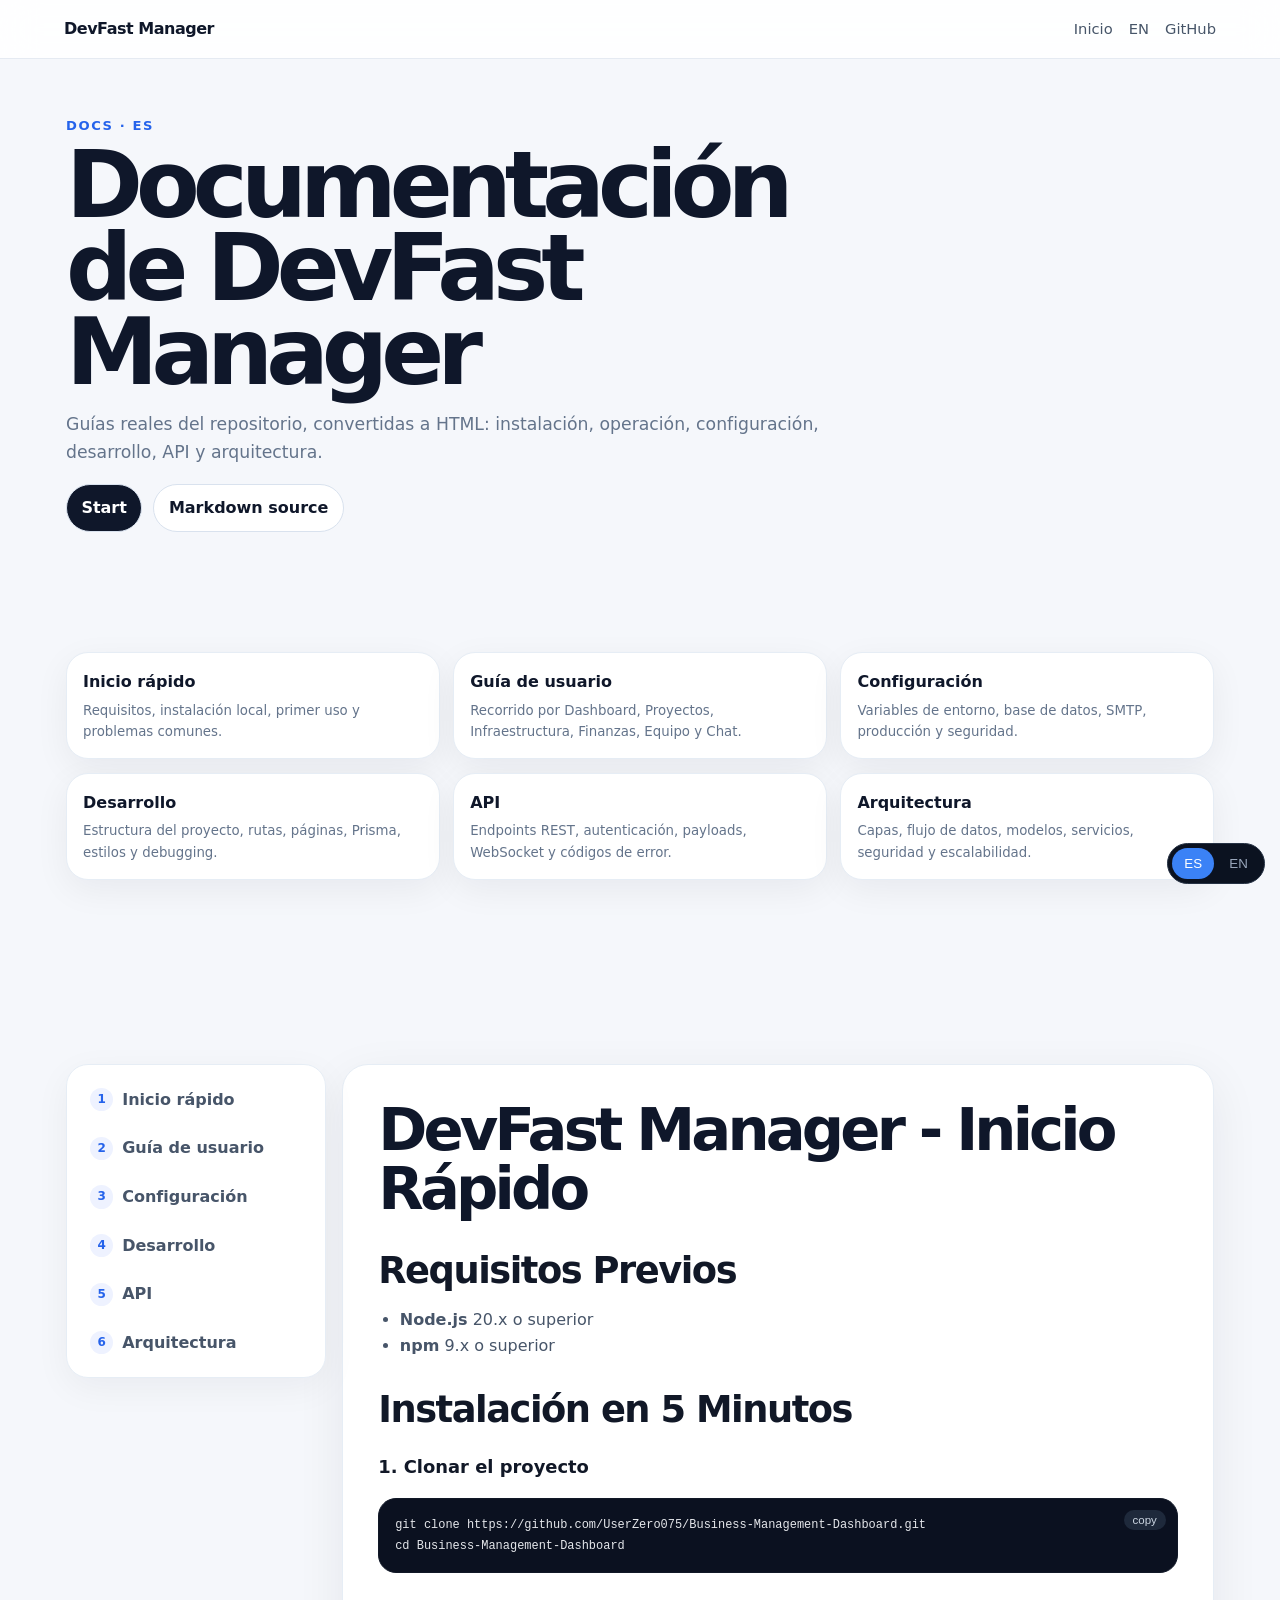
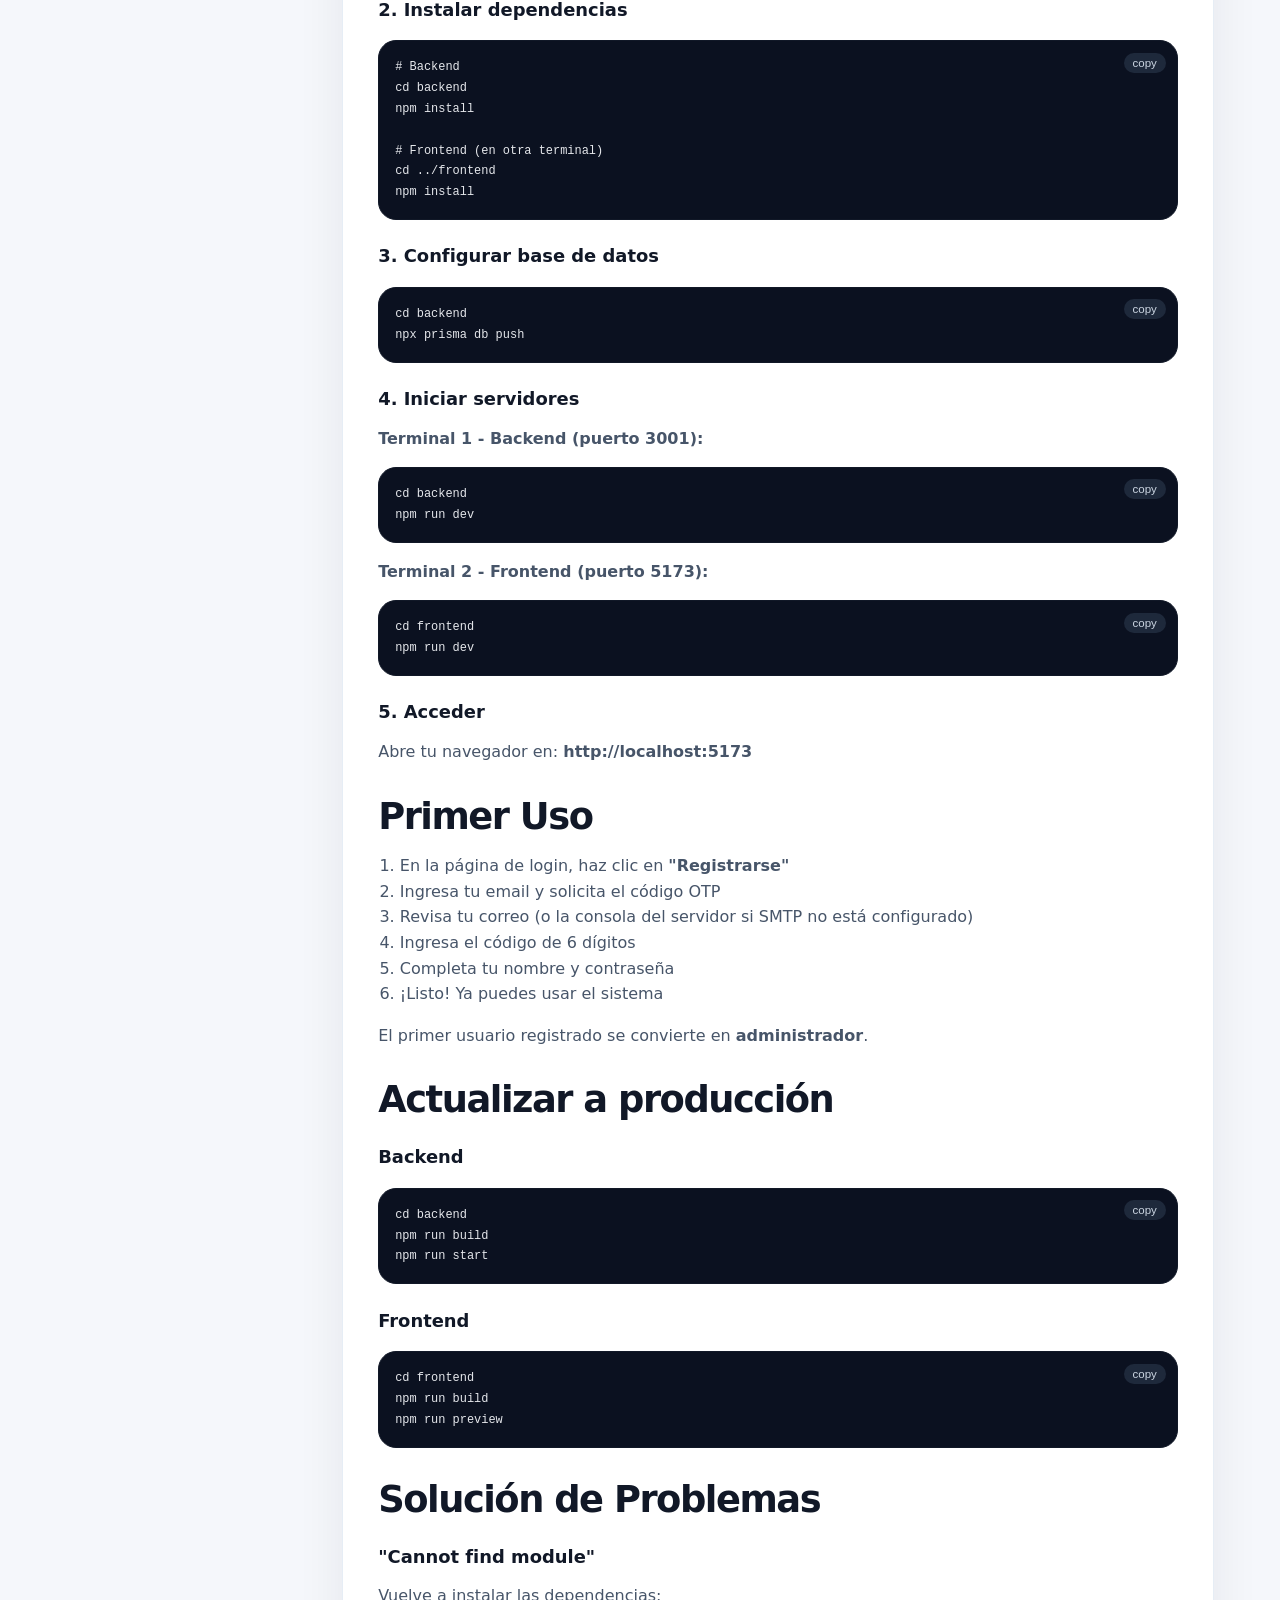
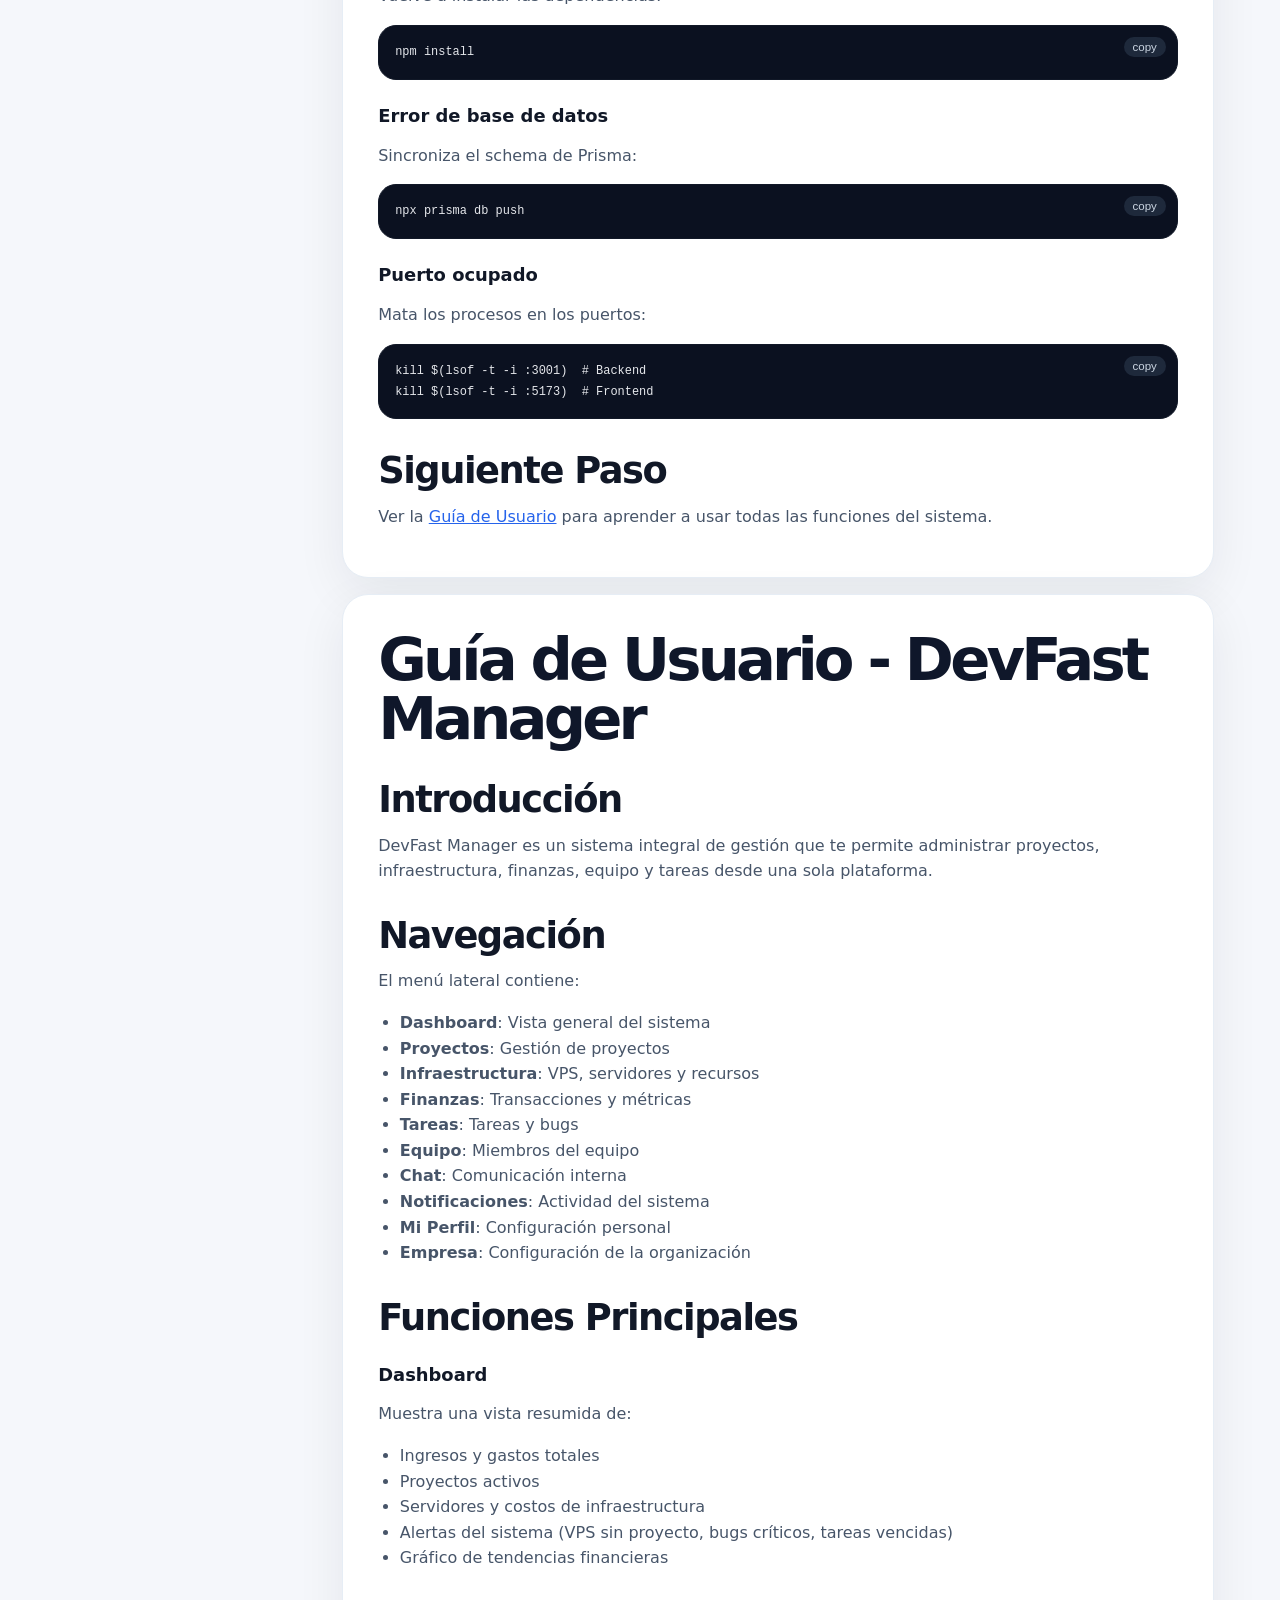
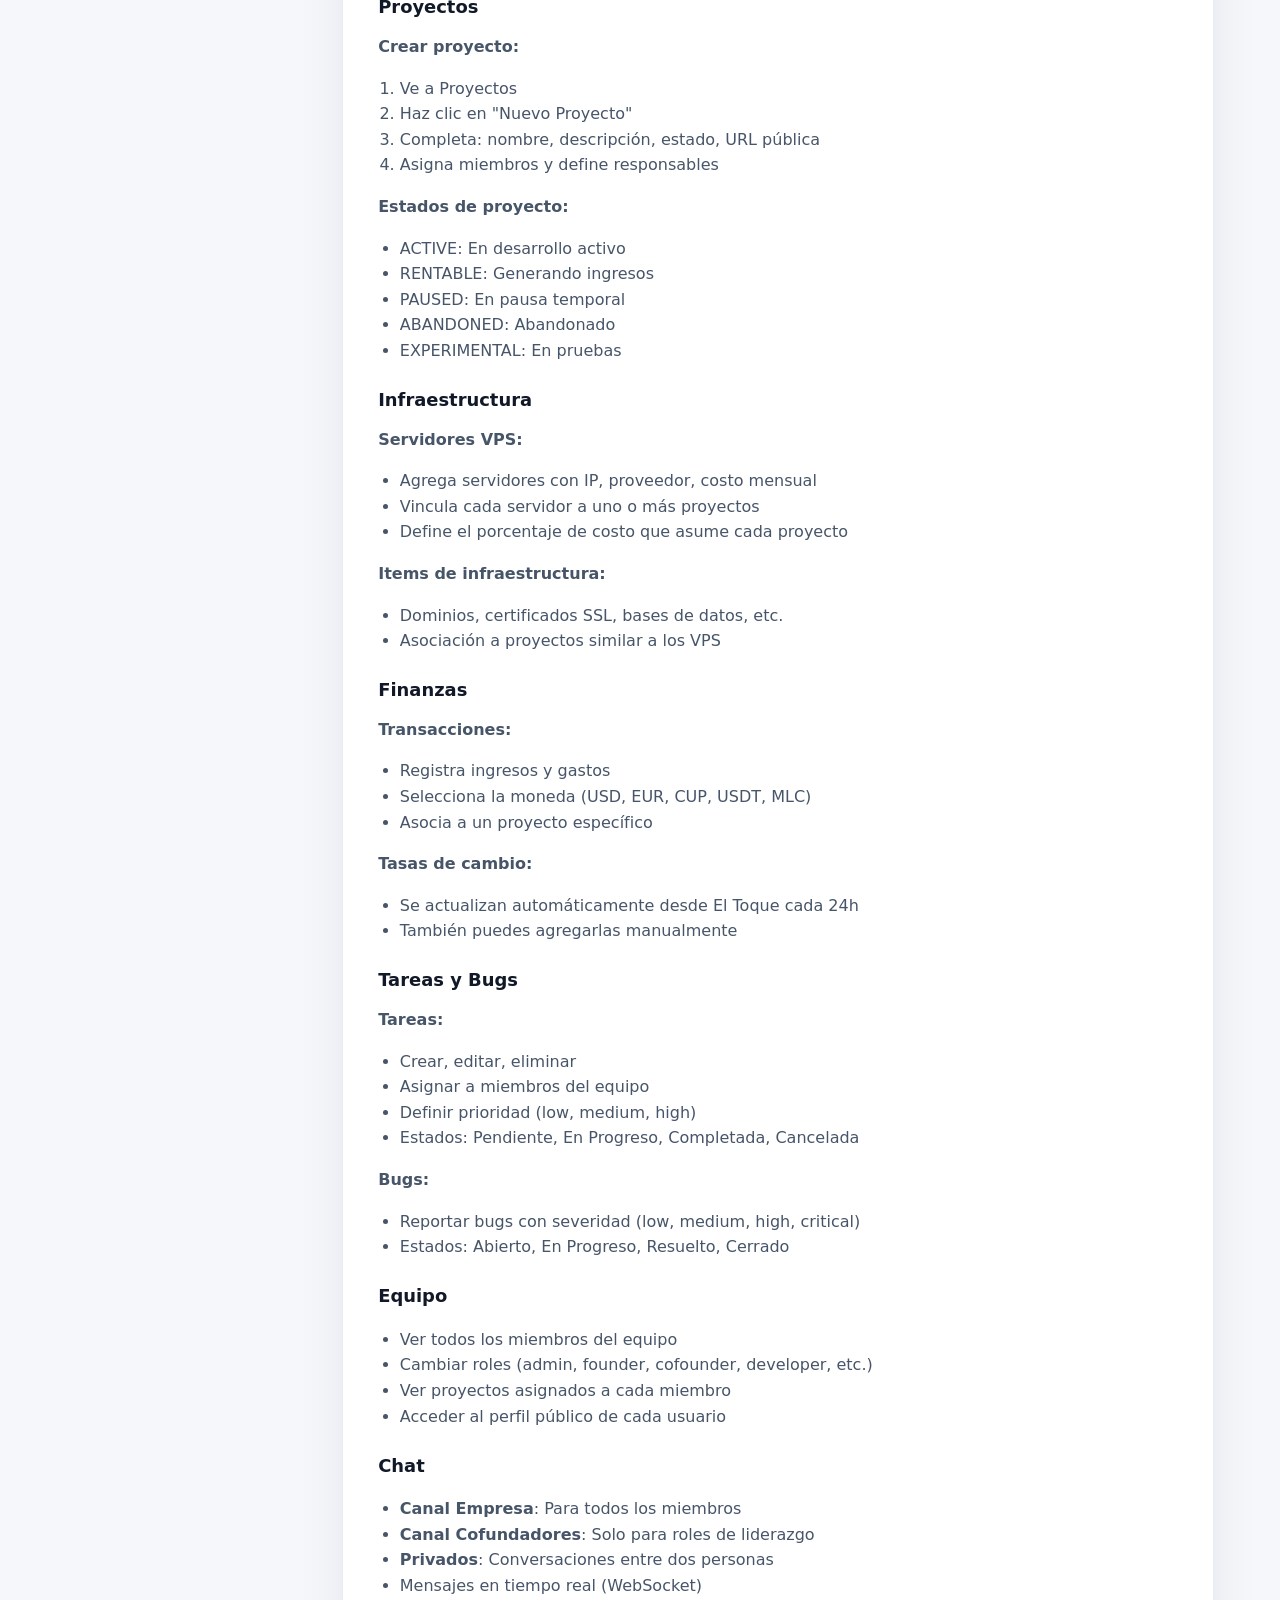
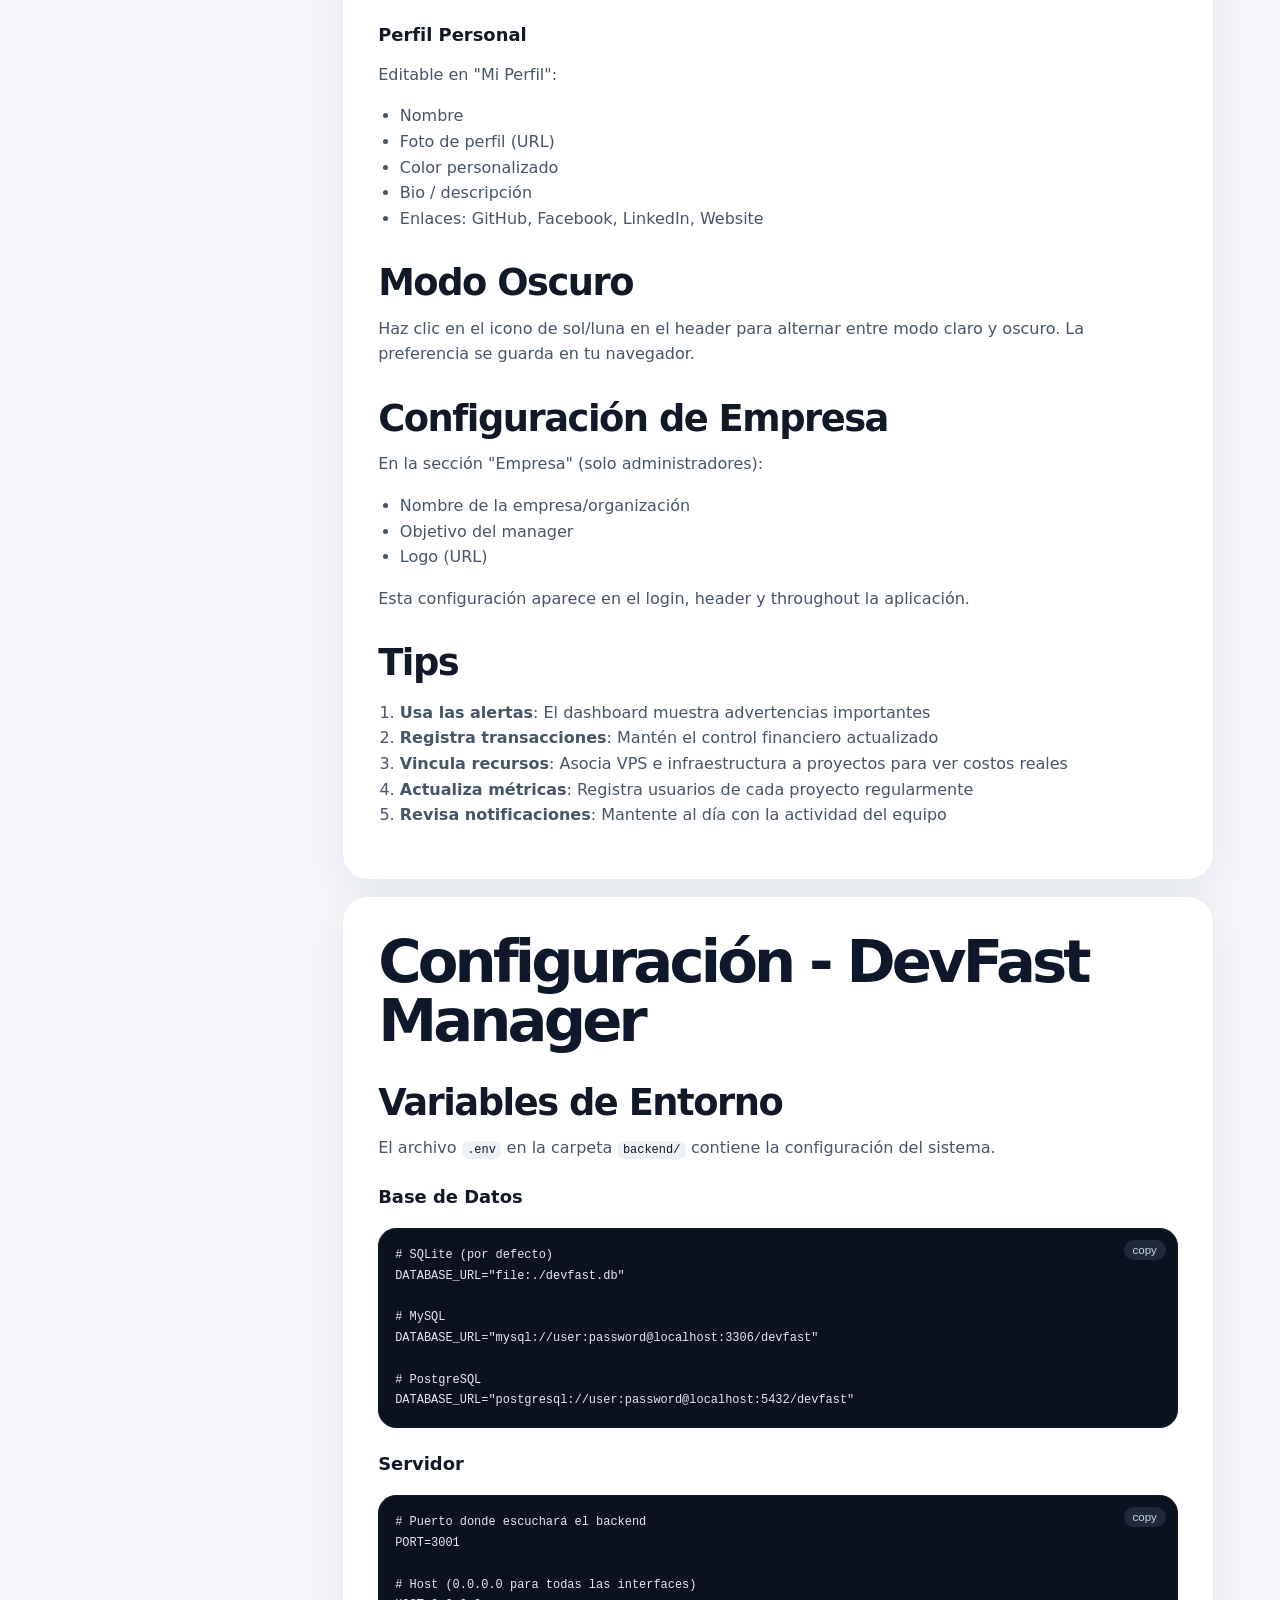
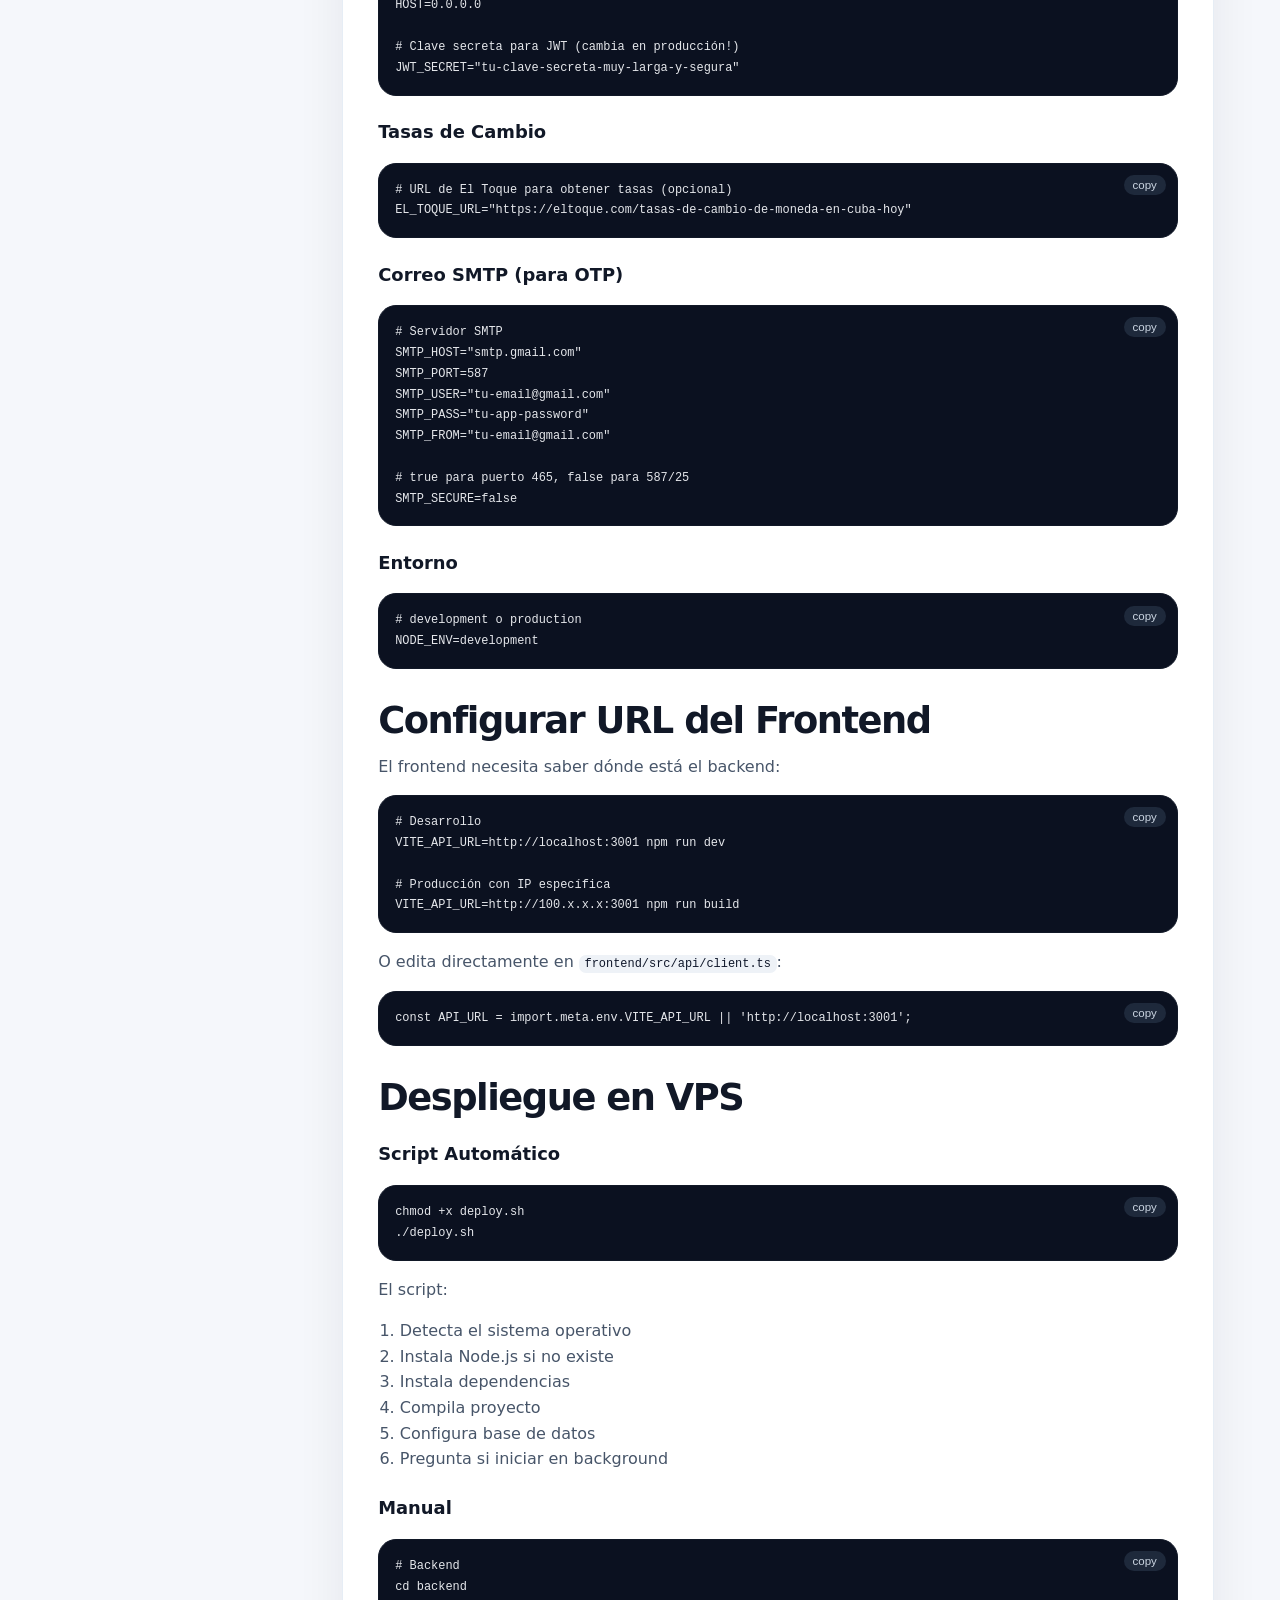
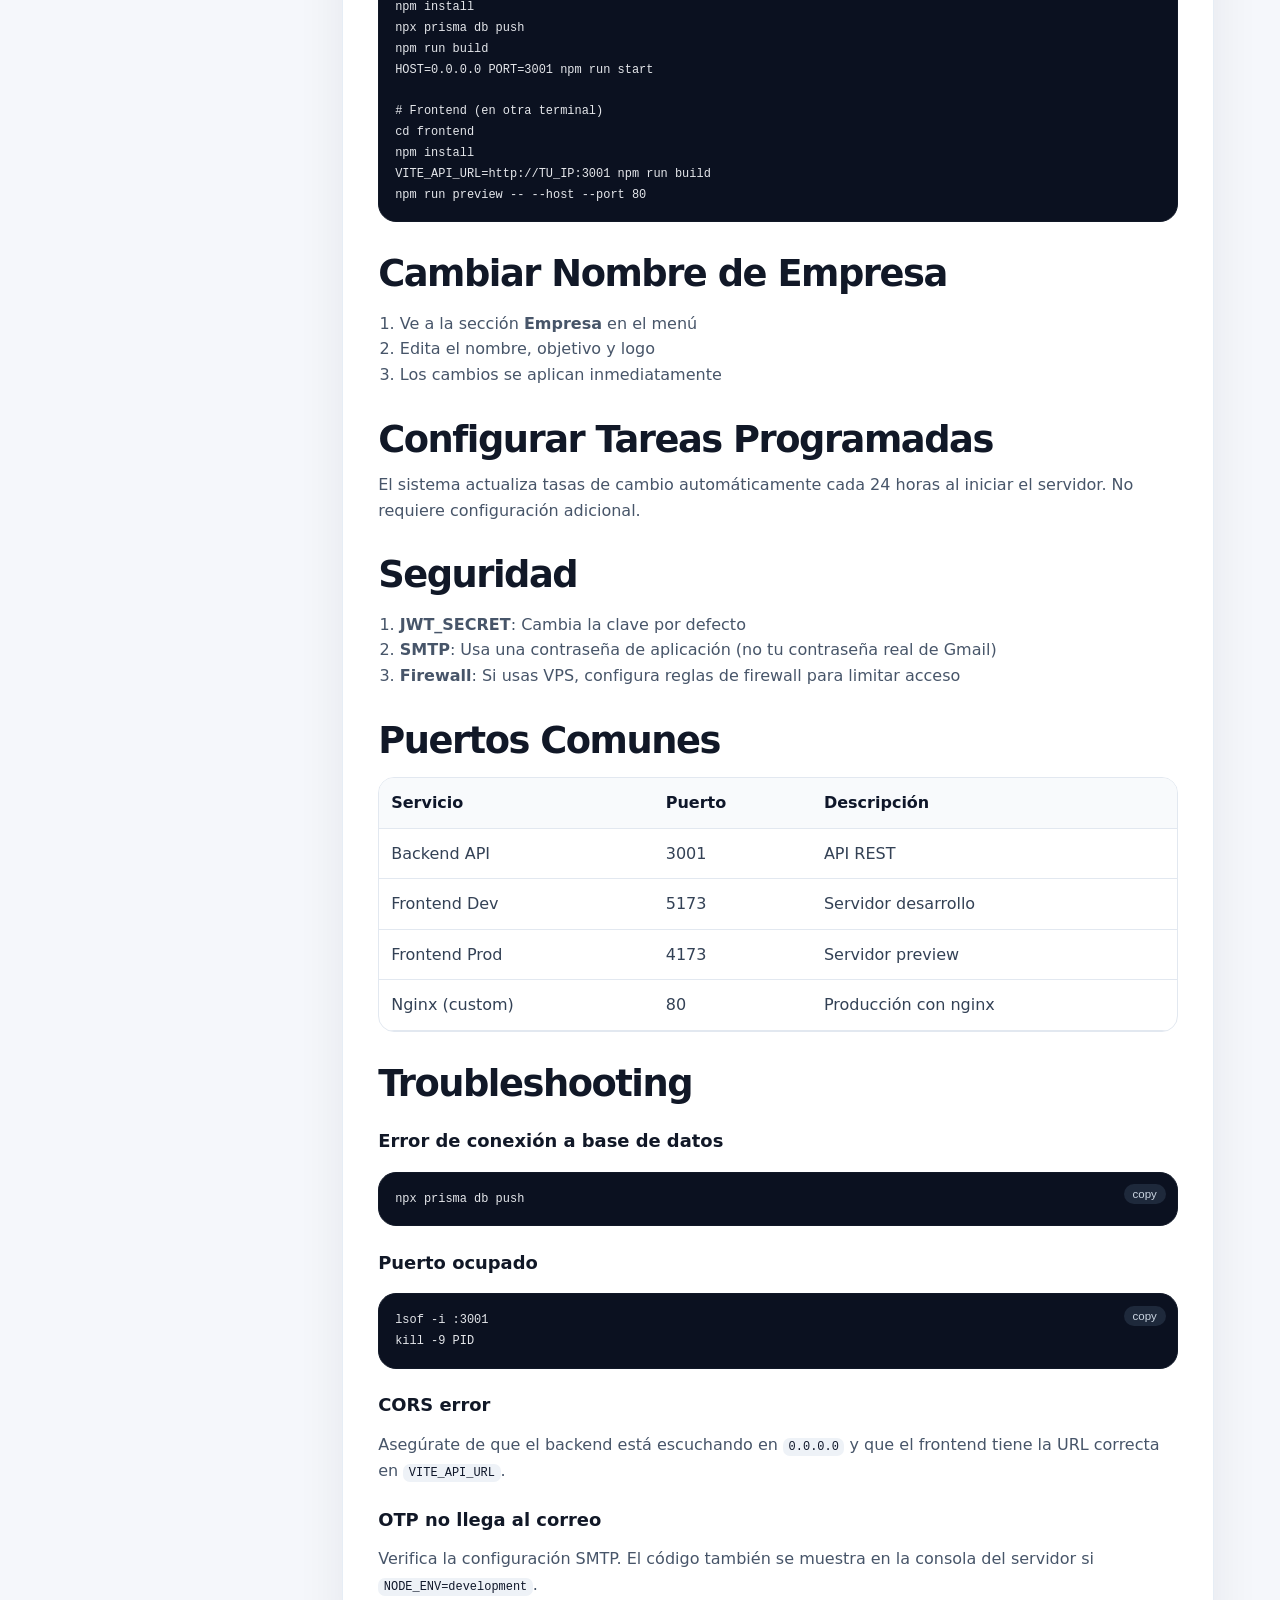
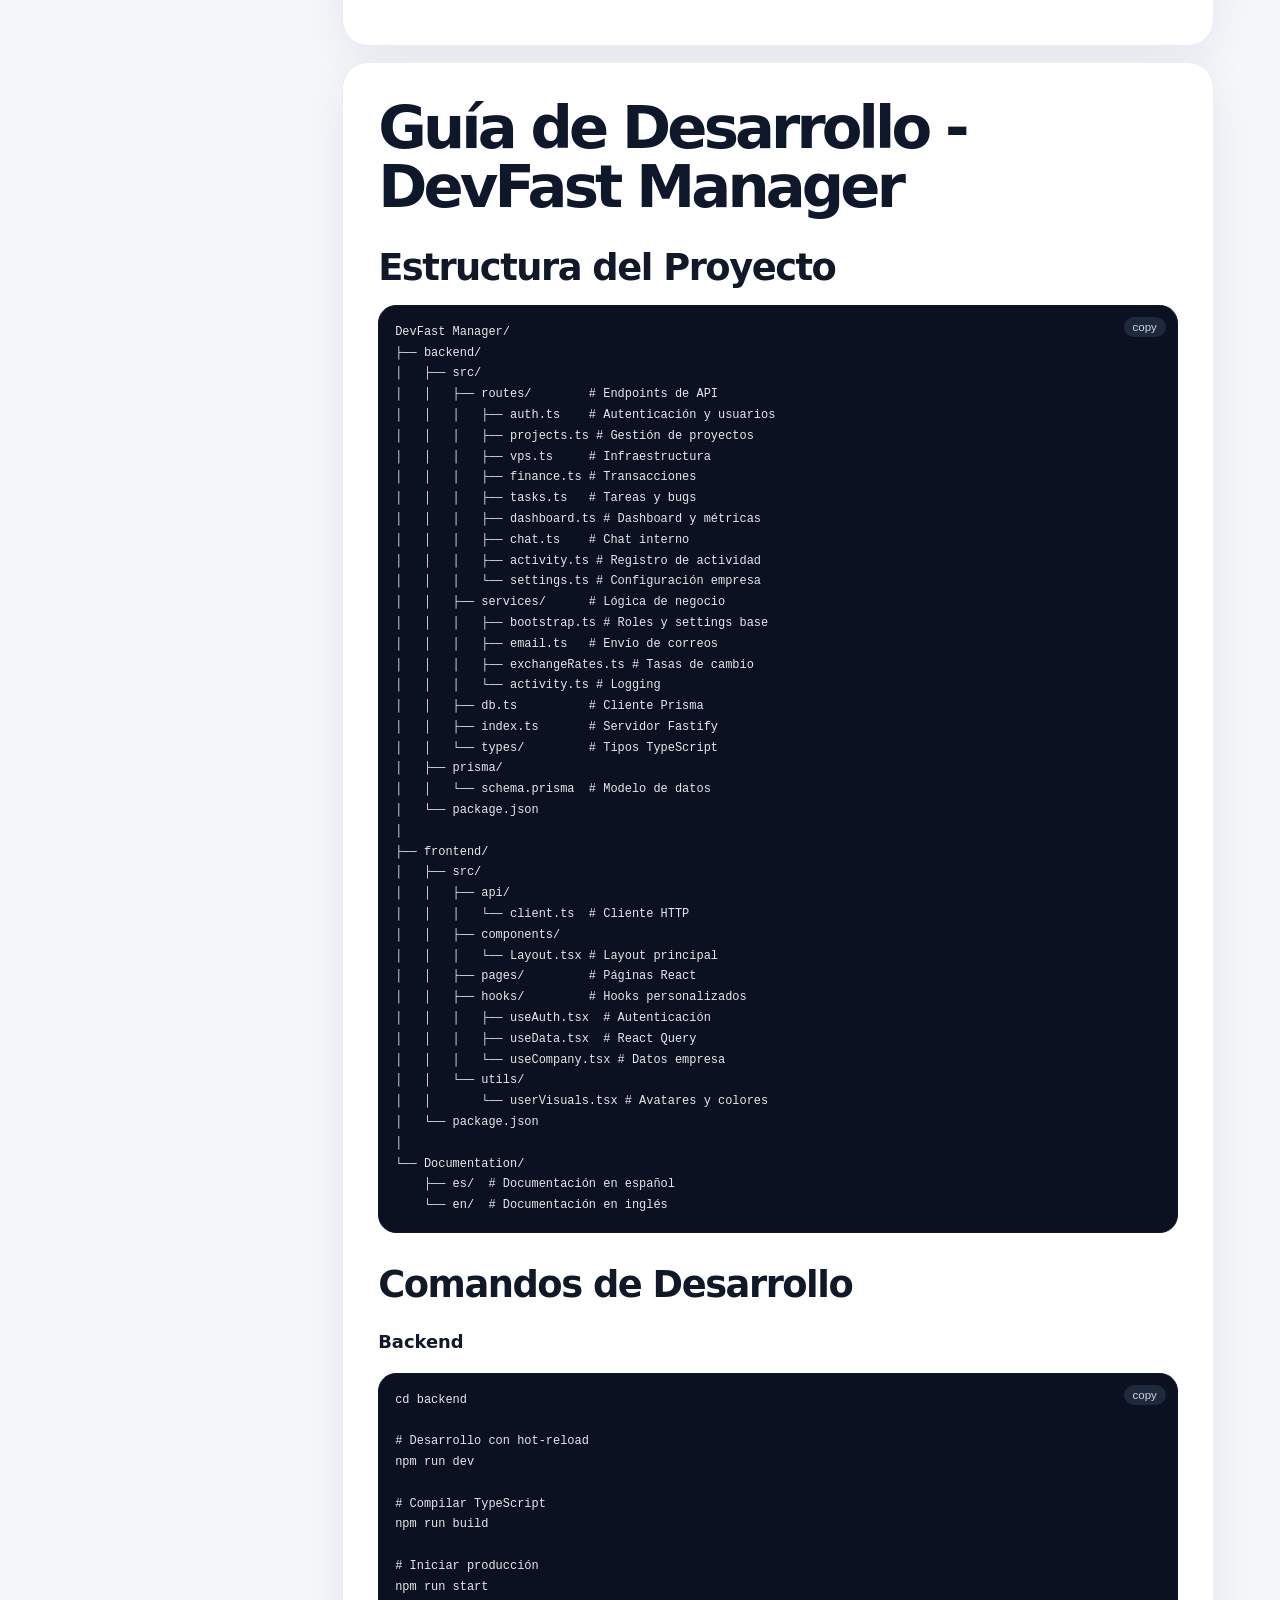
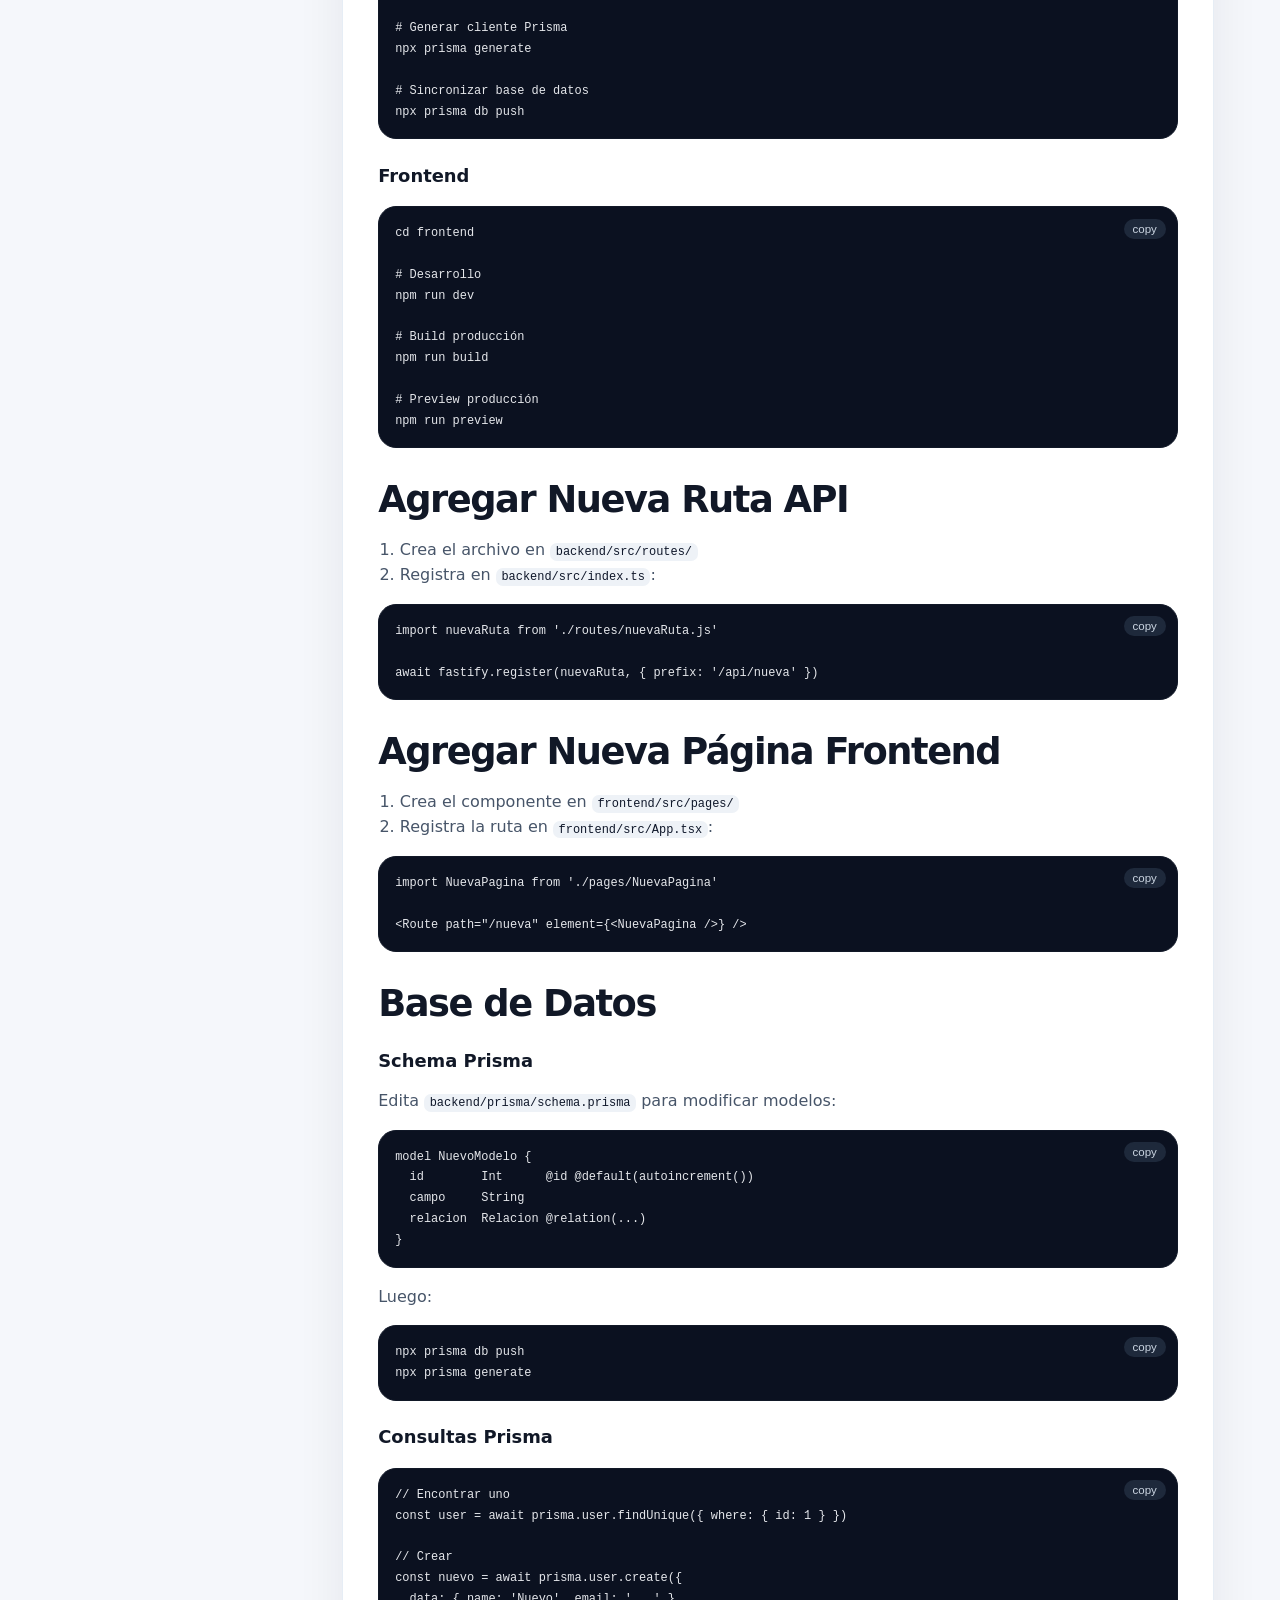
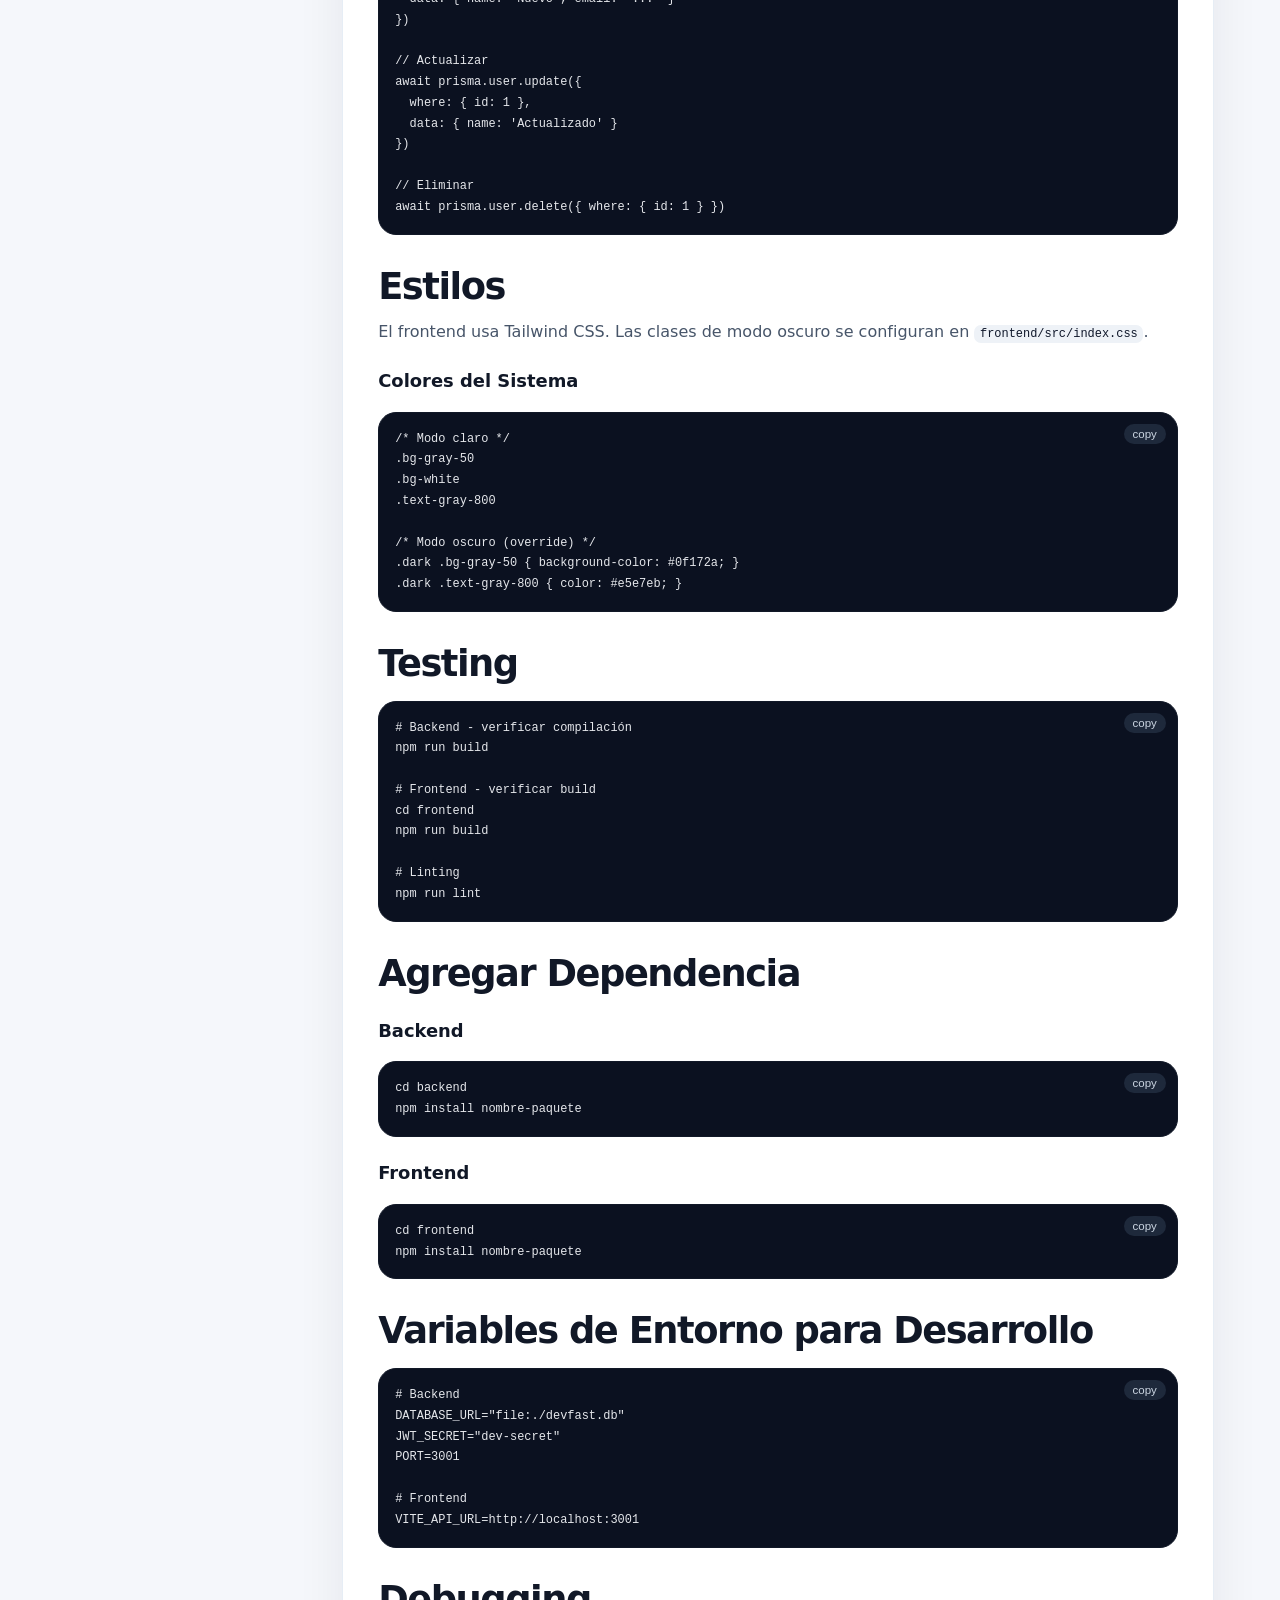
==== commit ede5143c: "Redesign documentation layout and markdown rendering" ====
--- a/docs/index.html
+++ b/docs/index.html
@@ -1,4 +1,4 @@
-<!doctype html><html lang="es"><head><meta charset="utf-8"><meta name="viewport" content="width=device-width,initial-scale=1"><title>DevFast Manager Docs</title><meta name="description" content="DevFast Manager documentation"><link rel="stylesheet" href="../style.css"></head><body><div class="grain"></div><div class="lang"><button onclick="location.href='./'" class="active">ES</button><button onclick="location.href='./en.html'" class="">EN</button></div><nav><a class="brand" href="../">DevFast Manager</a><div><a href="../">Inicio</a><a href="./en.html">EN</a><a href="https://github.com/UserZero075/Business-Management-Dashboard">GitHub</a></div></nav><main class="docs-main"><header class="docs-hero"><div><p class="eyebrow">Docs · ES</p><h1>Documentación completa</h1><p>Todo el contenido viene de la carpeta Documentation del repositorio: instalación, uso, configuración, desarrollo, API y arquitectura.</p></div><div class="doc-stats"><span><b>6</b><small>guías</small></span><span><b>54KB</b><small>Markdown</small></span><span><b>REST</b><small>API</small></span><span><b>Prisma</b><small>DB</small></span></div></header><section class="doc-layout"><aside class="sidebar"><b>Documentación completa</b><a href="#01-inicio-rapido">Inicio rápido</a><a href="#02-guia-usuario">Guía de usuario</a><a href="#03-configuracion">Configuración</a><a href="#04-desarrollo">Desarrollo</a><a href="#05-api">API</a><a href="#06-arquitectura">Arquitectura</a></aside><div><div class="doc-index"><a href="#01-inicio-rapido"><b>Inicio rápido</b><small>Instala y levanta backend/frontend en minutos</small></a><a href="#02-guia-usuario"><b>Guía de usuario</b><small>Cómo operar cada módulo del sistema</small></a><a href="#03-configuracion"><b>Configuración</b><small>Variables de entorno, base de datos, SMTP y producción</small></a><a href="#04-desarrollo"><b>Desarrollo</b><small>Estructura, modelos, API y flujo técnico</small></a><a href="#05-api"><b>API</b><small>Endpoints REST principales y ejemplos</small></a><a href="#06-arquitectura"><b>Arquitectura</b><small>Frontend, backend, datos, seguridad y escalabilidad</small></a></div><div class="doc-content"><section id="01-inicio-rapido" class="doc-section"><h1 id="devfast-manager-inicio-r-pido">DevFast Manager - Inicio Rápido</h1>
+<!doctype html><html lang="es"><head><meta charset="utf-8"><meta name="viewport" content="width=device-width,initial-scale=1"><title>DevFast Manager Docs</title><meta name="description" content="DevFast Manager documentation"><link rel="stylesheet" href="../style.css"></head><body class="docs-body"><div class="lang"><button onclick="location.href='./'" class="active">ES</button><button onclick="location.href='./en.html'" class="">EN</button></div><nav><a class="brand" href="../">DevFast Manager</a><div><a href="../">Inicio</a><a href="./en.html">EN</a><a href="https://github.com/UserZero075/Business-Management-Dashboard">GitHub</a></div></nav><main class="docs-main"><header class="docs-hero"><div class="docs-kicker">Docs · ES</div><h1>Documentación de DevFast Manager</h1><p>Guías reales del repositorio, convertidas a HTML: instalación, operación, configuración, desarrollo, API y arquitectura.</p><div class="docs-actions"><a class="active" href="#01-inicio-rapido">Start</a><a href="https://github.com/UserZero075/Business-Management-Dashboard/tree/main/Documentation/es">Markdown source</a></div></header><section class="docs-cards"><a href="#01-inicio-rapido"><b>Inicio rápido</b><small>Requisitos, instalación local, primer uso y problemas comunes.</small></a><a href="#02-guia-usuario"><b>Guía de usuario</b><small>Recorrido por Dashboard, Proyectos, Infraestructura, Finanzas, Equipo y Chat.</small></a><a href="#03-configuracion"><b>Configuración</b><small>Variables de entorno, base de datos, SMTP, producción y seguridad.</small></a><a href="#04-desarrollo"><b>Desarrollo</b><small>Estructura del proyecto, rutas, páginas, Prisma, estilos y debugging.</small></a><a href="#05-api"><b>API</b><small>Endpoints REST, autenticación, payloads, WebSocket y códigos de error.</small></a><a href="#06-arquitectura"><b>Arquitectura</b><small>Capas, flujo de datos, modelos, servicios, seguridad y escalabilidad.</small></a></section><section class="docs-grid"><aside class="docs-sidebar"><a href="#01-inicio-rapido"><span>1</span>Inicio rápido</a><a href="#02-guia-usuario"><span>2</span>Guía de usuario</a><a href="#03-configuracion"><span>3</span>Configuración</a><a href="#04-desarrollo"><span>4</span>Desarrollo</a><a href="#05-api"><span>5</span>API</a><a href="#06-arquitectura"><span>6</span>Arquitectura</a></aside><div><select class="mobile-doc-select"><option value="">Ir a sección</option><option value="#01-inicio-rapido">Inicio rápido</option><option value="#02-guia-usuario">Guía de usuario</option><option value="#03-configuracion">Configuración</option><option value="#04-desarrollo">Desarrollo</option><option value="#05-api">API</option><option value="#06-arquitectura">Arquitectura</option></select><div class="doc-content"><section class="doc-section" id="01-inicio-rapido"><h1 id="devfast-manager-inicio-r-pido">DevFast Manager - Inicio Rápido</h1>
 <h2 id="requisitos-previos">Requisitos Previos</h2>
 <ul>
 <li><strong>Node.js</strong> 20.x o superior</li>
@@ -6,10 +6,10 @@
 </ul>
 <h2 id="instalaci-n-en-5-minutos">Instalación en 5 Minutos</h2>
 <h3 id="1-clonar-el-proyecto">1. Clonar el proyecto</h3>
-<pre><code>git clone https://github.com/UserZero075/Business-Management-Dashboard.git
+<pre><button class="copy" type="button">copy</button><code>git clone https://github.com/UserZero075/Business-Management-Dashboard.git
 cd Business-Management-Dashboard</code></pre>
 <h3 id="2-instalar-dependencias">2. Instalar dependencias</h3>
-<pre><code># Backend
+<pre><button class="copy" type="button">copy</button><code># Backend
 cd backend
 npm install
 
@@ -17,14 +17,14 @@
 cd ../frontend
 npm install</code></pre>
 <h3 id="3-configurar-base-de-datos">3. Configurar base de datos</h3>
-<pre><code>cd backend
+<pre><button class="copy" type="button">copy</button><code>cd backend
 npx prisma db push</code></pre>
 <h3 id="4-iniciar-servidores">4. Iniciar servidores</h3>
 <p><strong>Terminal 1 - Backend (puerto 3001):</strong></p>
-<pre><code>cd backend
+<pre><button class="copy" type="button">copy</button><code>cd backend
 npm run dev</code></pre>
 <p><strong>Terminal 2 - Frontend (puerto 5173):</strong></p>
-<pre><code>cd frontend
+<pre><button class="copy" type="button">copy</button><code>cd frontend
 npm run dev</code></pre>
 <h3 id="5-acceder">5. Acceder</h3>
 <p>Abre tu navegador en: <strong>http://localhost:5173</strong></p>
@@ -40,26 +40,26 @@
 <p>El primer usuario registrado se convierte en <strong>administrador</strong>.</p>
 <h2 id="actualizar-a-producci-n">Actualizar a producción</h2>
 <h3 id="backend">Backend</h3>
-<pre><code>cd backend
+<pre><button class="copy" type="button">copy</button><code>cd backend
 npm run build
 npm run start</code></pre>
 <h3 id="frontend">Frontend</h3>
-<pre><code>cd frontend
+<pre><button class="copy" type="button">copy</button><code>cd frontend
 npm run build
 npm run preview</code></pre>
 <h2 id="soluci-n-de-problemas">Solución de Problemas</h2>
 <h3 id="cannot-find-module">&quot;Cannot find module&quot;</h3>
 <p>Vuelve a instalar las dependencias:</p>
-<pre><code>npm install</code></pre>
+<pre><button class="copy" type="button">copy</button><code>npm install</code></pre>
 <h3 id="error-de-base-de-datos">Error de base de datos</h3>
 <p>Sincroniza el schema de Prisma:</p>
-<pre><code>npx prisma db push</code></pre>
+<pre><button class="copy" type="button">copy</button><code>npx prisma db push</code></pre>
 <h3 id="puerto-ocupado">Puerto ocupado</h3>
 <p>Mata los procesos en los puertos:</p>
-<pre><code>kill $(lsof -t -i :3001)  # Backend
+<pre><button class="copy" type="button">copy</button><code>kill $(lsof -t -i :3001)  # Backend
 kill $(lsof -t -i :5173)  # Frontend</code></pre>
 <h2 id="siguiente-paso">Siguiente Paso</h2>
-<p>Ver la <a href="./02-guia-usuario.md">Guía de Usuario</a> para aprender a usar todas las funciones del sistema.</p></section><section id="02-guia-usuario" class="doc-section"><h1 id="gu-a-de-usuario-devfast-manager">Guía de Usuario - DevFast Manager</h1>
+<p>Ver la <a href="./02-guia-usuario.md">Guía de Usuario</a> para aprender a usar todas las funciones del sistema.</p></section><section class="doc-section" id="02-guia-usuario"><h1 id="gu-a-de-usuario-devfast-manager">Guía de Usuario - DevFast Manager</h1>
 <h2 id="introducci-n">Introducción</h2>
 <p>DevFast Manager es un sistema integral de gestión que te permite administrar proyectos, infraestructura, finanzas, equipo y tareas desde una sola plataforma.</p>
 <h2 id="navegaci-n">Navegación</h2>
@@ -179,11 +179,11 @@
 <li><strong>Vincula recursos</strong>: Asocia VPS e infraestructura a proyectos para ver costos reales</li>
 <li><strong>Actualiza métricas</strong>: Registra usuarios de cada proyecto regularmente</li>
 <li><strong>Revisa notificaciones</strong>: Mantente al día con la actividad del equipo</li>
-</ol></section><section id="03-configuracion" class="doc-section"><h1 id="configuraci-n-devfast-manager">Configuración - DevFast Manager</h1>
+</ol></section><section class="doc-section" id="03-configuracion"><h1 id="configuraci-n-devfast-manager">Configuración - DevFast Manager</h1>
 <h2 id="variables-de-entorno">Variables de Entorno</h2>
 <p>El archivo <code>.env</code> en la carpeta <code>backend/</code> contiene la configuración del sistema.</p>
 <h3 id="base-de-datos">Base de Datos</h3>
-<pre><code># SQLite (por defecto)
+<pre><button class="copy" type="button">copy</button><code># SQLite (por defecto)
 DATABASE_URL=&quot;file:./devfast.db&quot;
 
 # MySQL
@@ -192,7 +192,7 @@
 # PostgreSQL
 DATABASE_URL=&quot;postgresql://user:password@localhost:5432/devfast&quot;</code></pre>
 <h3 id="servidor">Servidor</h3>
-<pre><code># Puerto donde escuchará el backend
+<pre><button class="copy" type="button">copy</button><code># Puerto donde escuchará el backend
 PORT=3001
 
 # Host (0.0.0.0 para todas las interfaces)
@@ -201,10 +201,10 @@
 # Clave secreta para JWT (cambia en producción!)
 JWT_SECRET=&quot;tu-clave-secreta-muy-larga-y-segura&quot;</code></pre>
 <h3 id="tasas-de-cambio">Tasas de Cambio</h3>
-<pre><code># URL de El Toque para obtener tasas (opcional)
+<pre><button class="copy" type="button">copy</button><code># URL de El Toque para obtener tasas (opcional)
 EL_TOQUE_URL=&quot;https://eltoque.com/tasas-de-cambio-de-moneda-en-cuba-hoy&quot;</code></pre>
 <h3 id="correo-smtp-para-otp">Correo SMTP (para OTP)</h3>
-<pre><code># Servidor SMTP
+<pre><button class="copy" type="button">copy</button><code># Servidor SMTP
 SMTP_HOST=&quot;smtp.gmail.com&quot;
 SMTP_PORT=587
 SMTP_USER=&quot;tu-email@gmail.com&quot;
@@ -214,20 +214,20 @@
 # true para puerto 465, false para 587/25
 SMTP_SECURE=false</code></pre>
 <h3 id="entorno">Entorno</h3>
-<pre><code># development o production
+<pre><button class="copy" type="button">copy</button><code># development o production
 NODE_ENV=development</code></pre>
 <h2 id="configurar-url-del-frontend">Configurar URL del Frontend</h2>
 <p>El frontend necesita saber dónde está el backend:</p>
-<pre><code># Desarrollo
+<pre><button class="copy" type="button">copy</button><code># Desarrollo
 VITE_API_URL=http://localhost:3001 npm run dev
 
 # Producción con IP específica
 VITE_API_URL=http://100.x.x.x:3001 npm run build</code></pre>
 <p>O edita directamente en <code>frontend/src/api/client.ts</code>:</p>
-<pre><code>const API_URL = import.meta.env.VITE_API_URL || &#x27;http://localhost:3001&#x27;;</code></pre>
+<pre><button class="copy" type="button">copy</button><code>const API_URL = import.meta.env.VITE_API_URL || &#x27;http://localhost:3001&#x27;;</code></pre>
 <h2 id="despliegue-en-vps">Despliegue en VPS</h2>
 <h3 id="script-autom-tico">Script Automático</h3>
-<pre><code>chmod +x deploy.sh
+<pre><button class="copy" type="button">copy</button><code>chmod +x deploy.sh
 ./deploy.sh</code></pre>
 <p>El script:</p>
 <ol>
@@ -239,7 +239,7 @@
 <li>Pregunta si iniciar en background</li>
 </ol>
 <h3 id="manual">Manual</h3>
-<pre><code># Backend
+<pre><button class="copy" type="button">copy</button><code># Backend
 cd backend
 npm install
 npx prisma db push
@@ -266,24 +266,19 @@
 <li><strong>Firewall</strong>: Si usas VPS, configura reglas de firewall para limitar acceso</li>
 </ol>
 <h2 id="puertos-comunes">Puertos Comunes</h2>
-<p>| Servicio | Puerto | Descripción |</p>
-<p>|----------|--------|-------------|</p>
-<p>| Backend API | 3001 | API REST |</p>
-<p>| Frontend Dev | 5173 | Servidor desarrollo |</p>
-<p>| Frontend Prod | 4173 | Servidor preview |</p>
-<p>| Nginx (custom) | 80 | Producción con nginx |</p>
+<div class="table-wrap"><table><thead><tr><th>Servicio</th><th>Puerto</th><th>Descripción</th></tr></thead><tbody><tr><td>Backend API</td><td>3001</td><td>API REST</td></tr><tr><td>Frontend Dev</td><td>5173</td><td>Servidor desarrollo</td></tr><tr><td>Frontend Prod</td><td>4173</td><td>Servidor preview</td></tr><tr><td>Nginx (custom)</td><td>80</td><td>Producción con nginx</td></tr></tbody></table></div>
 <h2 id="troubleshooting">Troubleshooting</h2>
 <h3 id="error-de-conexi-n-a-base-de-datos">Error de conexión a base de datos</h3>
-<pre><code>npx prisma db push</code></pre>
+<pre><button class="copy" type="button">copy</button><code>npx prisma db push</code></pre>
 <h3 id="puerto-ocupado">Puerto ocupado</h3>
-<pre><code>lsof -i :3001
+<pre><button class="copy" type="button">copy</button><code>lsof -i :3001
 kill -9 PID</code></pre>
 <h3 id="cors-error">CORS error</h3>
 <p>Asegúrate de que el backend está escuchando en <code>0.0.0.0</code> y que el frontend tiene la URL correcta en <code>VITE_API_URL</code>.</p>
 <h3 id="otp-no-llega-al-correo">OTP no llega al correo</h3>
-<p>Verifica la configuración SMTP. El código también se muestra en la consola del servidor si <code>NODE_ENV=development</code>.</p></section><section id="04-desarrollo" class="doc-section"><h1 id="gu-a-de-desarrollo-devfast-manager">Guía de Desarrollo - DevFast Manager</h1>
+<p>Verifica la configuración SMTP. El código también se muestra en la consola del servidor si <code>NODE_ENV=development</code>.</p></section><section class="doc-section" id="04-desarrollo"><h1 id="gu-a-de-desarrollo-devfast-manager">Guía de Desarrollo - DevFast Manager</h1>
 <h2 id="estructura-del-proyecto">Estructura del Proyecto</h2>
-<pre><code>DevFast Manager/
+<pre><button class="copy" type="button">copy</button><code>DevFast Manager/
 ├── backend/
 │   ├── src/
 │   │   ├── routes/        # Endpoints de API
@@ -328,7 +323,7 @@
     └── en/  # Documentación en inglés</code></pre>
 <h2 id="comandos-de-desarrollo">Comandos de Desarrollo</h2>
 <h3 id="backend">Backend</h3>
-<pre><code>cd backend
+<pre><button class="copy" type="button">copy</button><code>cd backend
 
 # Desarrollo con hot-reload
 npm run dev
@@ -345,7 +340,7 @@
 # Sincronizar base de datos
 npx prisma db push</code></pre>
 <h3 id="frontend">Frontend</h3>
-<pre><code>cd frontend
+<pre><button class="copy" type="button">copy</button><code>cd frontend
 
 # Desarrollo
 npm run dev
@@ -360,7 +355,7 @@
 <li>Crea el archivo en <code>backend/src/routes/</code></li>
 <li>Registra en <code>backend/src/index.ts</code>:</li>
 </ol>
-<pre><code>import nuevaRuta from &#x27;./routes/nuevaRuta.js&#x27;
+<pre><button class="copy" type="button">copy</button><code>import nuevaRuta from &#x27;./routes/nuevaRuta.js&#x27;
 
 await fastify.register(nuevaRuta, { prefix: &#x27;/api/nueva&#x27; })</code></pre>
 <h2 id="agregar-nueva-p-gina-frontend">Agregar Nueva Página Frontend</h2>
@@ -368,22 +363,22 @@
 <li>Crea el componente en <code>frontend/src/pages/</code></li>
 <li>Registra la ruta en <code>frontend/src/App.tsx</code>:</li>
 </ol>
-<pre><code>import NuevaPagina from &#x27;./pages/NuevaPagina&#x27;
+<pre><button class="copy" type="button">copy</button><code>import NuevaPagina from &#x27;./pages/NuevaPagina&#x27;
 
 &lt;Route path=&quot;/nueva&quot; element={&lt;NuevaPagina /&gt;} /&gt;</code></pre>
 <h2 id="base-de-datos">Base de Datos</h2>
 <h3 id="schema-prisma">Schema Prisma</h3>
 <p>Edita <code>backend/prisma/schema.prisma</code> para modificar modelos:</p>
-<pre><code>model NuevoModelo {
+<pre><button class="copy" type="button">copy</button><code>model NuevoModelo {
   id        Int      @id @default(autoincrement())
   campo     String
   relacion  Relacion @relation(...)
 }</code></pre>
 <p>Luego:</p>
-<pre><code>npx prisma db push
+<pre><button class="copy" type="button">copy</button><code>npx prisma db push
 npx prisma generate</code></pre>
 <h3 id="consultas-prisma">Consultas Prisma</h3>
-<pre><code>// Encontrar uno
+<pre><button class="copy" type="button">copy</button><code>// Encontrar uno
 const user = await prisma.user.findUnique({ where: { id: 1 } })
 
 // Crear
@@ -402,7 +397,7 @@
 <h2 id="estilos">Estilos</h2>
 <p>El frontend usa Tailwind CSS. Las clases de modo oscuro se configuran en <code>frontend/src/index.css</code>.</p>
 <h3 id="colores-del-sistema">Colores del Sistema</h3>
-<pre><code>/* Modo claro */
+<pre><button class="copy" type="button">copy</button><code>/* Modo claro */
 .bg-gray-50
 .bg-white
 .text-gray-800
@@ -411,7 +406,7 @@
 .dark .bg-gray-50 { background-color: #0f172a; }
 .dark .text-gray-800 { color: #e5e7eb; }</code></pre>
 <h2 id="testing">Testing</h2>
-<pre><code># Backend - verificar compilación
+<pre><button class="copy" type="button">copy</button><code># Backend - verificar compilación
 npm run build
 
 # Frontend - verificar build
@@ -422,13 +417,13 @@
 npm run lint</code></pre>
 <h2 id="agregar-dependencia">Agregar Dependencia</h2>
 <h3 id="backend">Backend</h3>
-<pre><code>cd backend
+<pre><button class="copy" type="button">copy</button><code>cd backend
 npm install nombre-paquete</code></pre>
 <h3 id="frontend">Frontend</h3>
-<pre><code>cd frontend
+<pre><button class="copy" type="button">copy</button><code>cd frontend
 npm install nombre-paquete</code></pre>
 <h2 id="variables-de-entorno-para-desarrollo">Variables de Entorno para Desarrollo</h2>
-<pre><code># Backend
+<pre><button class="copy" type="button">copy</button><code># Backend
 DATABASE_URL=&quot;file:./devfast.db&quot;
 JWT_SECRET=&quot;dev-secret&quot;
 PORT=3001
@@ -441,7 +436,7 @@
 <h3 id="inspecturar-red">Inspecturar red</h3>
 <p>Usa las herramientas de desarrollo del navegador (F12 &gt; Network) para ver las peticiones API.</p>
 <h3 id="base-de-datos">Base de datos</h3>
-<pre><code># Abrir shell de Prisma
+<pre><button class="copy" type="button">copy</button><code># Abrir shell de Prisma
 npx prisma studio</code></pre>
 <h2 id="convenciones-de-c-digo">Convenciones de Código</h2>
 <ul>
@@ -450,32 +445,32 @@
 <li>Componentes React en PascalCase (ProjectManager.tsx)</li>
 <li>Hooks con prefijo &quot;use&quot; (useAuth.tsx)</li>
 <li>Rutas API en kebab-case (/api/my-resource)</li>
-</ul></section><section id="05-api" class="doc-section"><h1 id="documentaci-n-de-api-devfast-manager">Documentación de API - DevFast Manager</h1>
+</ul></section><section class="doc-section" id="05-api"><h1 id="documentaci-n-de-api-devfast-manager">Documentación de API - DevFast Manager</h1>
 <h2 id="autenticaci-n">Autenticación</h2>
-<h3 id="post-api-auth-request-otp">POST /api/auth/request-otp</h3>
+<h3 id="post-api-auth-request-otp" class="endpoint"><span class="method post">POST</span><code>/api/auth/request-otp</code></h3>
 <p>Solicita un código OTP para registro.</p>
 <p><strong>Body:</strong></p>
-<pre><code>{
+<pre><button class="copy" type="button">copy</button><code>{
   &quot;email&quot;: &quot;usuario@ejemplo.com&quot;
 }</code></pre>
 <p><strong>Respuesta:</strong></p>
-<pre><code>{
+<pre><button class="copy" type="button">copy</button><code>{
   &quot;success&quot;: true,
   &quot;expiresAt&quot;: &quot;2024-01-01T12:00:00.000Z&quot;,
   &quot;devCode&quot;: &quot;123456&quot;  // Solo en desarrollo
 }</code></pre>
 <hr>
-<h3 id="post-api-auth-register">POST /api/auth/register</h3>
+<h3 id="post-api-auth-register" class="endpoint"><span class="method post">POST</span><code>/api/auth/register</code></h3>
 <p>Registra un nuevo usuario.</p>
 <p><strong>Body:</strong></p>
-<pre><code>{
+<pre><button class="copy" type="button">copy</button><code>{
   &quot;email&quot;: &quot;usuario@ejemplo.com&quot;,
   &quot;password&quot;: &quot;contraseña123&quot;,
   &quot;name&quot;: &quot;Nombre Usuario&quot;,
   &quot;otp&quot;: &quot;123456&quot;
 }</code></pre>
 <p><strong>Respuesta:</strong></p>
-<pre><code>{
+<pre><button class="copy" type="button">copy</button><code>{
   &quot;user&quot;: {
     &quot;id&quot;: 1,
     &quot;email&quot;: &quot;...&quot;,
@@ -492,24 +487,24 @@
   &quot;token&quot;: &quot;eyJhbGciOiJIUzI1NiIsInR5cCI6IkpXVCJ9...&quot;
 }</code></pre>
 <hr>
-<h3 id="post-api-auth-login">POST /api/auth/login</h3>
+<h3 id="post-api-auth-login" class="endpoint"><span class="method post">POST</span><code>/api/auth/login</code></h3>
 <p>Inicia sesión.</p>
 <p><strong>Body:</strong></p>
-<pre><code>{
+<pre><button class="copy" type="button">copy</button><code>{
   &quot;email&quot;: &quot;usuario@ejemplo.com&quot;,
   &quot;password&quot;: &quot;contraseña123&quot;
 }</code></pre>
 <p><strong>Respuesta:</strong> Mismo formato que register.</p>
 <hr>
-<h3 id="get-api-auth-me">GET /api/auth/me</h3>
+<h3 id="get-api-auth-me" class="endpoint"><span class="method get">GET</span><code>/api/auth/me</code></h3>
 <p>Obtiene el usuario actual (requiere autenticación).</p>
 <p><strong>Headers:</strong></p>
-<pre><code>Authorization: Bearer &lt;token&gt;</code></pre>
-<hr>
-<h3 id="put-api-auth-me">PUT /api/auth/me</h3>
+<pre><button class="copy" type="button">copy</button><code>Authorization: Bearer &lt;token&gt;</code></pre>
+<hr>
+<h3 id="put-api-auth-me" class="endpoint"><span class="method put">PUT</span><code>/api/auth/me</code></h3>
 <p>Actualiza el perfil del usuario actual.</p>
 <p><strong>Body:</strong></p>
-<pre><code>{
+<pre><button class="copy" type="button">copy</button><code>{
   &quot;name&quot;: &quot;Nuevo Nombre&quot;,
   &quot;bio&quot;: &quot;Mi bio&quot;,
   &quot;avatar&quot;: &quot;https://...&quot;,
@@ -520,44 +515,44 @@
   &quot;websiteUrl&quot;: &quot;https://miweb.com&quot;
 }</code></pre>
 <hr>
-<h3 id="get-api-auth-users">GET /api/auth/users</h3>
+<h3 id="get-api-auth-users" class="endpoint"><span class="method get">GET</span><code>/api/auth/users</code></h3>
 <p>Lista todos los usuarios (requiere autenticación).</p>
 <hr>
-<h3 id="get-api-auth-users-id">GET /api/auth/users/:id</h3>
+<h3 id="get-api-auth-users-id" class="endpoint"><span class="method get">GET</span><code>/api/auth/users/:id</code></h3>
 <p>Obtiene perfil público de un usuario.</p>
 <hr>
-<h3 id="get-api-auth-roles">GET /api/auth/roles</h3>
+<h3 id="get-api-auth-roles" class="endpoint"><span class="method get">GET</span><code>/api/auth/roles</code></h3>
 <p>Lista todos los roles disponibles.</p>
 <hr>
-<h3 id="put-api-auth-users-id-role">PUT /api/auth/users/:id/role</h3>
+<h3 id="put-api-auth-users-id-role" class="endpoint"><span class="method put">PUT</span><code>/api/auth/users/:id/role</code></h3>
 <p>Cambia el rol de un usuario.</p>
 <p><strong>Body:</strong></p>
-<pre><code>{
+<pre><button class="copy" type="button">copy</button><code>{
   &quot;roleId&quot;: 2
 }</code></pre>
 <hr>
 <h2 id="proyectos">Proyectos</h2>
-<h3 id="get-api-projects">GET /api/projects</h3>
+<h3 id="get-api-projects" class="endpoint"><span class="method get">GET</span><code>/api/projects</code></h3>
 <p>Lista todos los proyectos.</p>
-<h3 id="get-api-projects-id">GET /api/projects/:id</h3>
+<h3 id="get-api-projects-id" class="endpoint"><span class="method get">GET</span><code>/api/projects/:id</code></h3>
 <p>Obtiene un proyecto específico con todos sus datos.</p>
-<h3 id="post-api-projects">POST /api/projects</h3>
+<h3 id="post-api-projects" class="endpoint"><span class="method post">POST</span><code>/api/projects</code></h3>
 <p>Crea un nuevo proyecto.</p>
 <p><strong>Body:</strong></p>
-<pre><code>{
+<pre><button class="copy" type="button">copy</button><code>{
   &quot;name&quot;: &quot;Mi Proyecto&quot;,
   &quot;description&quot;: &quot;Descripción&quot;,
   &quot;status&quot;: &quot;ACTIVE&quot;,
   &quot;publicUrl&quot;: &quot;https://mi-proyecto.com&quot;
 }</code></pre>
-<h3 id="put-api-projects-id">PUT /api/projects/:id</h3>
+<h3 id="put-api-projects-id" class="endpoint"><span class="method put">PUT</span><code>/api/projects/:id</code></h3>
 <p>Actualiza un proyecto.</p>
-<h3 id="delete-api-projects-id">DELETE /api/projects/:id</h3>
+<h3 id="delete-api-projects-id" class="endpoint"><span class="method delete">DELETE</span><code>/api/projects/:id</code></h3>
 <p>Elimina un proyecto.</p>
-<h3 id="post-api-projects-id-metrics">POST /api/projects/:id/metrics</h3>
+<h3 id="post-api-projects-id-metrics" class="endpoint"><span class="method post">POST</span><code>/api/projects/:id/metrics</code></h3>
 <p>Agrega métricas de usuarios.</p>
 <p><strong>Body:</strong></p>
-<pre><code>{
+<pre><button class="copy" type="button">copy</button><code>{
   &quot;totalUsers&quot;: 100,
   &quot;activeUsers&quot;: 50,
   &quot;paidUsers&quot;: 20,
@@ -567,30 +562,30 @@
 }</code></pre>
 <hr>
 <h2 id="infraestructura">Infraestructura</h2>
-<h3 id="get-api-vps-providers">GET /api/vps/providers</h3>
+<h3 id="get-api-vps-providers" class="endpoint"><span class="method get">GET</span><code>/api/vps/providers</code></h3>
 <p>Lista proveedores.</p>
-<h3 id="post-api-vps-providers">POST /api/vps/providers</h3>
+<h3 id="post-api-vps-providers" class="endpoint"><span class="method post">POST</span><code>/api/vps/providers</code></h3>
 <p>Crea proveedor.</p>
-<h3 id="get-api-vps-servers">GET /api/vps/servers</h3>
+<h3 id="get-api-vps-servers" class="endpoint"><span class="method get">GET</span><code>/api/vps/servers</code></h3>
 <p>Lista servidores VPS.</p>
-<h3 id="post-api-vps-servers">POST /api/vps/servers</h3>
+<h3 id="post-api-vps-servers" class="endpoint"><span class="method post">POST</span><code>/api/vps/servers</code></h3>
 <p>Crea servidor VPS.</p>
-<h3 id="post-api-vps-servers-id-link">POST /api/vps/servers/:id/link</h3>
+<h3 id="post-api-vps-servers-id-link" class="endpoint"><span class="method post">POST</span><code>/api/vps/servers/:id/link</code></h3>
 <p>Vincula servidor a proyecto.</p>
 <p><strong>Body:</strong></p>
-<pre><code>{
+<pre><button class="copy" type="button">copy</button><code>{
   &quot;projectId&quot;: 1,
   &quot;costShare&quot;: 50
 }</code></pre>
-<h3 id="get-api-vps-items">GET /api/vps/items</h3>
+<h3 id="get-api-vps-items" class="endpoint"><span class="method get">GET</span><code>/api/vps/items</code></h3>
 <p>Lista items de infraestructura.</p>
-<h3 id="post-api-vps-items">POST /api/vps/items</h3>
+<h3 id="post-api-vps-items" class="endpoint"><span class="method post">POST</span><code>/api/vps/items</code></h3>
 <p>Crea item.</p>
-<h3 id="get-api-vps-costs">GET /api/vps/costs</h3>
+<h3 id="get-api-vps-costs" class="endpoint"><span class="method get">GET</span><code>/api/vps/costs</code></h3>
 <p>Resumen de costos mensuales.</p>
 <hr>
 <h2 id="finanzas">Finanzas</h2>
-<h3 id="get-api-finance-transactions">GET /api/finance/transactions</h3>
+<h3 id="get-api-finance-transactions" class="endpoint"><span class="method get">GET</span><code>/api/finance/transactions</code></h3>
 <p>Lista transacciones.</p>
 <p><strong>Query params:</strong></p>
 <ul>
@@ -599,10 +594,10 @@
 <li><code>startDate</code> - Fecha inicio</li>
 <li><code>endDate</code> - Fecha fin</li>
 </ul>
-<h3 id="post-api-finance-transactions">POST /api/finance/transactions</h3>
+<h3 id="post-api-finance-transactions" class="endpoint"><span class="method post">POST</span><code>/api/finance/transactions</code></h3>
 <p>Crea transacción.</p>
 <p><strong>Body:</strong></p>
-<pre><code>{
+<pre><button class="copy" type="button">copy</button><code>{
   &quot;projectId&quot;: 1,
   &quot;type&quot;: &quot;INCOME&quot;,
   &quot;amount&quot;: 100.00,
@@ -610,21 +605,21 @@
   &quot;description&quot;: &quot;Pago de cliente&quot;,
   &quot;date&quot;: &quot;2024-01-15&quot;
 }</code></pre>
-<h3 id="get-api-finance-summary">GET /api/finance/summary</h3>
+<h3 id="get-api-finance-summary" class="endpoint"><span class="method get">GET</span><code>/api/finance/summary</code></h3>
 <p>Resumen financiero general.</p>
-<h3 id="get-api-finance-rates-latest">GET /api/finance/rates/latest</h3>
+<h3 id="get-api-finance-rates-latest" class="endpoint"><span class="method get">GET</span><code>/api/finance/rates/latest</code></h3>
 <p>Tasas de cambio actuales.</p>
-<h3 id="post-api-finance-rates">POST /api/finance/rates</h3>
+<h3 id="post-api-finance-rates" class="endpoint"><span class="method post">POST</span><code>/api/finance/rates</code></h3>
 <p>Agregar tasa manualmente.</p>
 <p><strong>Body:</strong></p>
-<pre><code>{
+<pre><button class="copy" type="button">copy</button><code>{
   &quot;code&quot;: &quot;EUR&quot;,
   &quot;rate&quot;: 0.85,
   &quot;source&quot;: &quot;manual&quot;
 }</code></pre>
 <hr>
 <h2 id="tareas-y-bugs">Tareas y Bugs</h2>
-<h3 id="get-api-tasks-tasks">GET /api/tasks/tasks</h3>
+<h3 id="get-api-tasks-tasks" class="endpoint"><span class="method get">GET</span><code>/api/tasks/tasks</code></h3>
 <p>Lista tareas.</p>
 <p><strong>Query params:</strong></p>
 <ul>
@@ -632,10 +627,10 @@
 <li><code>status</code></li>
 <li><code>assigneeId</code></li>
 </ul>
-<h3 id="post-api-tasks-tasks">POST /api/tasks/tasks</h3>
+<h3 id="post-api-tasks-tasks" class="endpoint"><span class="method post">POST</span><code>/api/tasks/tasks</code></h3>
 <p>Crea tarea.</p>
 <p><strong>Body:</strong></p>
-<pre><code>{
+<pre><button class="copy" type="button">copy</button><code>{
   &quot;projectId&quot;: 1,
   &quot;title&quot;: &quot;Nueva tarea&quot;,
   &quot;description&quot;: &quot;Descripción&quot;,
@@ -644,93 +639,87 @@
   &quot;assigneeId&quot;: 1,
   &quot;dueDate&quot;: &quot;2024-01-20&quot;
 }</code></pre>
-<h3 id="get-api-tasks-bugs">GET /api/tasks/bugs</h3>
+<h3 id="get-api-tasks-bugs" class="endpoint"><span class="method get">GET</span><code>/api/tasks/bugs</code></h3>
 <p>Lista bugs.</p>
-<h3 id="post-api-tasks-bugs">POST /api/tasks/bugs</h3>
+<h3 id="post-api-tasks-bugs" class="endpoint"><span class="method post">POST</span><code>/api/tasks/bugs</code></h3>
 <p>Reporta bug.</p>
 <p><strong>Body:</strong></p>
-<pre><code>{
+<pre><button class="copy" type="button">copy</button><code>{
   &quot;projectId&quot;: 1,
   &quot;title&quot;: &quot;Bug encontrado&quot;,
   &quot;description&quot;: &quot;Descripción del bug&quot;,
   &quot;severity&quot;: &quot;high&quot;,
   &quot;status&quot;: &quot;OPEN&quot;
 }</code></pre>
-<h3 id="get-api-tasks-overview">GET /api/tasks/overview</h3>
+<h3 id="get-api-tasks-overview" class="endpoint"><span class="method get">GET</span><code>/api/tasks/overview</code></h3>
 <p>Resumen de tareas y bugs.</p>
 <hr>
 <h2 id="dashboard">Dashboard</h2>
-<h3 id="get-api-dashboard">GET /api/dashboard</h3>
+<h3 id="get-api-dashboard" class="endpoint"><span class="method get">GET</span><code>/api/dashboard</code></h3>
 <p>Overview general del sistema.</p>
-<h3 id="get-api-dashboard-alerts">GET /api/dashboard/alerts</h3>
+<h3 id="get-api-dashboard-alerts" class="endpoint"><span class="method get">GET</span><code>/api/dashboard/alerts</code></h3>
 <p>Lista de alertas del sistema.</p>
-<h3 id="get-api-dashboard-exchange-rate-fetch">GET /api/dashboard/exchange-rate/fetch</h3>
+<h3 id="get-api-dashboard-exchange-rate-fetch" class="endpoint"><span class="method get">GET</span><code>/api/dashboard/exchange-rate/fetch</code></h3>
 <p>Fuerza actualización de tasas de cambio.</p>
-<h3 id="get-api-dashboard-charts-income-expense">GET /api/dashboard/charts/income-expense</h3>
+<h3 id="get-api-dashboard-charts-income-expense" class="endpoint"><span class="method get">GET</span><code>/api/dashboard/charts/income-expense</code></h3>
 <p>Gráfico de ingresos/gastos.</p>
 <p><strong>Query params:</strong></p>
 <ul>
 <li><code>months</code> - Número de meses (default 6)</li>
 </ul>
-<h3 id="get-api-dashboard-charts-project-performance">GET /api/dashboard/charts/project-performance</h3>
+<h3 id="get-api-dashboard-charts-project-performance" class="endpoint"><span class="method get">GET</span><code>/api/dashboard/charts/project-performance</code></h3>
 <p>Rendimiento de proyectos.</p>
 <hr>
 <h2 id="chat">Chat</h2>
-<h3 id="get-api-chat-channels">GET /api/chat/channels</h3>
+<h3 id="get-api-chat-channels" class="endpoint"><span class="method get">GET</span><code>/api/chat/channels</code></h3>
 <p>Lista canales del usuario.</p>
-<h3 id="get-api-chat-channels-id-messages">GET /api/chat/channels/:id/messages</h3>
+<h3 id="get-api-chat-channels-id-messages" class="endpoint"><span class="method get">GET</span><code>/api/chat/channels/:id/messages</code></h3>
 <p>Mensajes de un canal.</p>
-<h3 id="post-api-chat-channels-id-messages">POST /api/chat/channels/:id/messages</h3>
+<h3 id="post-api-chat-channels-id-messages" class="endpoint"><span class="method post">POST</span><code>/api/chat/channels/:id/messages</code></h3>
 <p>Envía mensaje.</p>
 <p><strong>Body:</strong></p>
-<pre><code>{
+<pre><button class="copy" type="button">copy</button><code>{
   &quot;content&quot;: &quot;Hola equipo!&quot;
 }</code></pre>
-<h3 id="post-api-chat-private">POST /api/chat/private</h3>
+<h3 id="post-api-chat-private" class="endpoint"><span class="method post">POST</span><code>/api/chat/private</code></h3>
 <p>Crea canal privado con otro usuario.</p>
 <p><strong>Body:</strong></p>
-<pre><code>{
+<pre><button class="copy" type="button">copy</button><code>{
   &quot;userId&quot;: 2
 }</code></pre>
-<h3 id="websocket-api-chat-ws">WebSocket /api/chat/ws</h3>
+<h3 id="websocket-api-chat-ws" class="endpoint"><span class="method websocket">WebSocket</span><code>/api/chat/ws</code></h3>
 <p>Conectar al chat en tiempo real.</p>
 <p><strong>URL:</strong></p>
-<pre><code>ws://host/api/chat/ws?token=&lt;jwt_token&gt;</code></pre>
+<pre><button class="copy" type="button">copy</button><code>ws://host/api/chat/ws?token=&lt;jwt_token&gt;</code></pre>
 <p><strong>Mensajes (enviar):</strong></p>
-<pre><code>{
+<pre><button class="copy" type="button">copy</button><code>{
   &quot;type&quot;: &quot;message&quot;,
   &quot;channelId&quot;: 1,
   &quot;content&quot;: &quot;Mensaje&quot;
 }</code></pre>
 <p><strong>Mensajes (recibir):</strong></p>
-<pre><code>{
+<pre><button class="copy" type="button">copy</button><code>{
   &quot;type&quot;: &quot;new_message&quot;,
   &quot;channelId&quot;: 1,
   &quot;message&quot;: { ... }
 }</code></pre>
 <hr>
 <h2 id="configuraci-n">Configuración</h2>
-<h3 id="get-api-settings-company">GET /api/settings/company</h3>
+<h3 id="get-api-settings-company" class="endpoint"><span class="method get">GET</span><code>/api/settings/company</code></h3>
 <p>Obtiene configuración de la empresa.</p>
-<h3 id="put-api-settings-company">PUT /api/settings/company</h3>
+<h3 id="put-api-settings-company" class="endpoint"><span class="method put">PUT</span><code>/api/settings/company</code></h3>
 <p>Actualiza configuración.</p>
 <p><strong>Body:</strong></p>
-<pre><code>{
+<pre><button class="copy" type="button">copy</button><code>{
   &quot;companyName&quot;: &quot;Mi Empresa&quot;,
   &quot;companyObjective&quot;: &quot;Objetivo del manager&quot;,
   &quot;companyLogoUrl&quot;: &quot;https://logo.png&quot;
 }</code></pre>
 <hr>
 <h2 id="c-digos-de-error">Códigos de Error</h2>
-<p>| Código | Significado |</p>
-<p>|--------|-------------|</p>
-<p>| 400 | Solicitud inválida |</p>
-<p>| 401 | No autorizado |</p>
-<p>| 403 | Prohibido |</p>
-<p>| 404 | No encontrado |</p>
-<p>| 500 | Error del servidor |</p></section><section id="06-arquitectura" class="doc-section"><h1 id="arquitectura-t-cnica-devfast-manager">Arquitectura Técnica - DevFast Manager</h1>
+<div class="table-wrap"><table><thead><tr><th>Código</th><th>Significado</th></tr></thead><tbody><tr><td>400</td><td>Solicitud inválida</td></tr><tr><td>401</td><td>No autorizado</td></tr><tr><td>403</td><td>Prohibido</td></tr><tr><td>404</td><td>No encontrado</td></tr><tr><td>500</td><td>Error del servidor</td></tr></tbody></table></div></section><section class="doc-section" id="06-arquitectura"><h1 id="arquitectura-t-cnica-devfast-manager">Arquitectura Técnica - DevFast Manager</h1>
 <h2 id="visi-n-general">Visión General</h2>
-<pre><code>┌─────────────────────────────────────────────────────────────┐
+<pre><button class="copy" type="button">copy</button><code>┌─────────────────────────────────────────────────────────────┐
 │                         Frontend                            │
 │              React + Vite + Tailwind + Recharts            │
 └─────────────────────┬───────────────────────────────────────┘
@@ -755,7 +744,7 @@
 <li><strong>WebSocket</strong>: @fastify/websocket</li>
 </ul>
 <h3 id="estructura-de-archivos">Estructura de Archivos</h3>
-<pre><code>backend/src/
+<pre><button class="copy" type="button">copy</button><code>backend/src/
 ├── index.ts          # Entry point, configuración de Fastify
 ├── db.ts             # Cliente Prisma singleton
 ├── routes/           # Controladores/endpoints
@@ -785,7 +774,7 @@
 <li><strong>Respuesta</strong> se envía al cliente</li>
 </ol>
 <h3 id="autenticaci-n">Autenticación</h3>
-<pre><code>// Decorador authenticate
+<pre><button class="copy" type="button">copy</button><code>// Decorador authenticate
 fastify.decorate(&#x27;authenticate&#x27;, async function(request, reply) {
   try {
     await request.jwtVerify()
@@ -843,7 +832,7 @@
 <li><strong>Router</strong>: React Router DOM 7</li>
 </ul>
 <h3 id="estructura-de-archivos">Estructura de Archivos</h3>
-<pre><code>frontend/src/
+<pre><button class="copy" type="button">copy</button><code>frontend/src/
 ├── App.tsx            # Router principal
 ├── main.tsx           # Entry point React
 ├── api/
@@ -871,7 +860,7 @@
 └── utils/
     └── userVisuals.tsx # Avatar, color, iniciales</code></pre>
 <h3 id="cliente-api">Cliente API</h3>
-<pre><code>// API_URL configurable por variable de entorno
+<pre><button class="copy" type="button">copy</button><code>// API_URL configurable por variable de entorno
 const API_URL = import.meta.env.VITE_API_URL || &#x27;http://localhost:3001&#x27;
 
 // Clase con métodos convenientes
@@ -890,12 +879,12 @@
 </ul>
 <h3 id="modo-oscuro">Modo Oscuro</h3>
 <p>Implementado con CSS overrides en <code>index.css</code>:</p>
-<pre><code>.dark body { background: #0f172a; }
+<pre><button class="copy" type="button">copy</button><code>.dark body { background: #0f172a; }
 .dark .bg-white { background-color: #111827 !important; }
 /* etc */</code></pre>
 <p>Toggle en Layout usa <code>document.documentElement.classList.toggle(&#x27;dark&#x27;, value)</code> + localStorage.</p>
-<h3 id="websocket-chat">WebSocket (Chat)</h3>
-<pre><code>// Conexión
+<h3 id="websocket-chat" class="endpoint"><span class="method websocket">WebSocket</span><code>(Chat)</code></h3>
+<pre><button class="copy" type="button">copy</button><code>// Conexión
 const socket = new WebSocket(`ws://host/api/chat/ws?token=${token}`)
 
 // Eventos
@@ -912,10 +901,10 @@
 </ul>
 <h3 id="producci-n">Producción</h3>
 <p><strong>Backend:</strong></p>
-<pre><code>npm run build  # compila TypeScript
+<pre><button class="copy" type="button">copy</button><code>npm run build  # compila TypeScript
 npm run start  # node dist/index.js</code></pre>
 <p><strong>Frontend:</strong></p>
-<pre><code>npm run build  # genera dist/
+<pre><button class="copy" type="button">copy</button><code>npm run build  # genera dist/
 npm run preview # sirve dist/</code></pre>
 <h3 id="variables-de-entorno-para-producci-n">Variables de Entorno para Producción</h3>
 <p><strong>Backend:</strong></p>
@@ -968,4 +957,4 @@
 <li>Upload de archivos (actualmente solo URLs)</li>
 <li>Dashboard más interactivo</li>
 <li>Métricas históricas</li>
-</ul></section></div></div></section></main><footer>DevFast Manager · Docs</footer></body></html>+</ul></section></div></div></section></main><footer>DevFast Manager · Docs</footer><script>document.querySelector('.mobile-doc-select')?.addEventListener('change',e=>location.hash=e.target.value);document.querySelectorAll('.copy').forEach(b=>b.onclick=async()=>{const t=b.nextElementSibling?.innerText||'';try{await navigator.clipboard.writeText(t);b.textContent='copied';setTimeout(()=>b.textContent='copy',900)}catch{}});</script></body></html>
--- a/style.css
+++ b/style.css
@@ -1 +1,2 @@
-:root{--bg:#06080d;--panel:#0d1320;--card:#101827;--line:#263244;--text:#f8fafc;--muted:#9aa7bb;--soft:#dbeafe;--blue:#3b82f6;--cyan:#22d3ee;--green:#34d399;--code:#0b1120}*{box-sizing:border-box}html{scroll-behavior:smooth}body{margin:0;background:radial-gradient(circle at 80% 5%,#1d4ed830,transparent 30%),linear-gradient(180deg,#070a12,#05070d);color:var(--text);font-family:Inter,ui-sans-serif,system-ui,Segoe UI,Arial,sans-serif;line-height:1.6}.grain{pointer-events:none;position:fixed;inset:0;opacity:.28;background-image:radial-gradient(#fff 0.5px,transparent .7px);background-size:18px 18px;mask-image:linear-gradient(#000,transparent 80%)}a{color:inherit}nav{position:sticky;top:0;z-index:20;display:flex;justify-content:space-between;align-items:center;gap:1rem;padding:1rem clamp(1rem,5vw,4rem);background:#06080dcc;backdrop-filter:blur(18px);border-bottom:1px solid #ffffff12}.brand{text-decoration:none;font-weight:850;letter-spacing:-.03em}nav div{display:flex;gap:1rem;flex-wrap:wrap}nav a:not(.brand){color:var(--muted);text-decoration:none;font-size:.92rem}.lang{position:fixed;right:1rem;bottom:1rem;z-index:30;display:flex;gap:.2rem;padding:.25rem;background:#0b1220;border:1px solid var(--line);border-radius:999px}.lang button{border:0;background:transparent;color:var(--muted);padding:.5rem .75rem;border-radius:999px}.lang .active{background:var(--blue);color:white}main{max-width:1180px;margin:auto;padding:0 1.1rem}.hero{min-height:calc(100vh - 66px);padding:5rem 0}.hero-grid{display:grid;grid-template-columns:minmax(0,1fr) minmax(320px,.9fr);align-items:center;gap:clamp(2rem,5vw,5rem)}.eyebrow{display:inline-flex;width:max-content;max-width:100%;padding:.42rem .72rem;border:1px solid #60a5fa55;border-radius:999px;color:#dbeafe;background:#1d4ed82b;font-size:.86rem}.hero h1{max-width:780px;margin:1rem 0;font-size:clamp(3.2rem,8vw,7.2rem);line-height:.88;letter-spacing:-.085em}.lead{max-width:680px;color:var(--muted);font-size:clamp(1.05rem,2vw,1.28rem)}.actions{display:flex;gap:.8rem;flex-wrap:wrap;margin-top:2rem}.btn{display:inline-flex;align-items:center;justify-content:center;min-height:46px;padding:.8rem 1rem;border-radius:14px;border:1px solid #ffffff1f;background:#ffffff0d;text-decoration:none;color:white}.btn.primary{background:linear-gradient(135deg,var(--blue),#06b6d4);border:0;font-weight:800}.hero-visual{position:relative;min-height:460px;perspective:1200px}.screen{position:sticky;top:110px;transform:rotateX(2deg) rotateY(-5deg);transition:transform .18s linear}.screen:before{content:"";position:absolute;inset:-18px;background:linear-gradient(135deg,#3b82f6,#22d3ee);filter:blur(36px);opacity:.38;z-index:-1}.screen img{display:block;width:100%;aspect-ratio:16/10;object-fit:cover;border-radius:30px;border:1px solid #ffffff2b;box-shadow:0 40px 120px #000b}.glass-card{position:absolute;padding:.85rem 1rem;border-radius:18px;background:#07101fbb;border:1px solid #ffffff22;backdrop-filter:blur(16px);box-shadow:0 18px 60px #0008}.glass-card b{display:block;font-size:1.35rem}.glass-card span{color:var(--muted);font-size:.82rem}.glass-card.one{left:-22px;bottom:42px}.glass-card.two{right:-12px;top:34px}.split,.terminal,.docs-call,section{padding:5rem 0}h2{font-size:clamp(2.1rem,5vw,4.4rem);line-height:1;letter-spacing:-.065em;margin:.5rem 0 1rem}.split{display:grid;grid-template-columns:1.05fr .95fr;gap:1rem;align-items:center}.split p,.docs-call p,.terminal p,.grid p{color:var(--muted)}.stack-card,.grid article,.terminal{background:linear-gradient(180deg,#111827e8,#0b1220e0);border:1px solid #ffffff14;box-shadow:0 20px 80px #0007;border-radius:28px}.stack-card{display:grid;grid-template-columns:1fr 1fr;gap:.8rem;padding:1rem}.stack-card span{padding:1.1rem;border-radius:20px;background:#ffffff08;border:1px solid #ffffff10}.stack-card b{display:block}.stack-card small{color:var(--muted)}.grid{display:grid;grid-template-columns:repeat(3,1fr);gap:1rem}.grid article{padding:1.25rem;transition:.2s}.grid article:hover{transform:translateY(-3px);border-color:#60a5fa55}.grid h3{margin:.1rem 0;color:#bfdbfe}.terminal{display:grid;grid-template-columns:.8fr 1.2fr;gap:1rem;padding:1.2rem}pre{margin:0;overflow:auto;padding:1rem;border-radius:20px;background:var(--code);color:#d1fae5;border:1px solid #ffffff12}.docs-call{text-align:center}.docs-call p{max-width:680px;margin-left:auto;margin-right:auto}footer{padding:2rem clamp(1rem,5vw,4rem);color:var(--muted);border-top:1px solid #ffffff12}.docs-main{max-width:1280px}.docs-hero{display:grid;grid-template-columns:1fr 360px;gap:2rem;align-items:end;padding:4rem 0 2rem}.docs-hero h1{font-size:clamp(2.6rem,7vw,6rem);line-height:.9;letter-spacing:-.08em;margin:.7rem 0}.docs-hero p{color:var(--muted);max-width:680px}.doc-stats{display:grid;grid-template-columns:1fr 1fr;gap:.75rem}.doc-stats span{background:#ffffff0a;border:1px solid #ffffff14;border-radius:18px;padding:1rem}.doc-stats b{display:block;font-size:1.6rem;color:#bfdbfe}.doc-layout{display:grid;grid-template-columns:280px minmax(0,1fr);gap:1.2rem;padding:1rem 0 5rem}.sidebar{position:sticky;top:86px;align-self:start;background:#0d1320e8;border:1px solid #ffffff14;border-radius:24px;padding:1rem;backdrop-filter:blur(18px)}.sidebar b{display:block;margin:.4rem .6rem 1rem}.sidebar a{display:block;padding:.62rem .75rem;color:var(--muted);text-decoration:none;border-radius:13px;font-size:.94rem}.sidebar a:hover{background:#ffffff0d;color:white}.doc-index{display:grid;grid-template-columns:repeat(3,1fr);gap:.8rem;margin-bottom:1rem}.doc-index a{text-decoration:none;background:#ffffff0a;border:1px solid #ffffff14;border-radius:18px;padding:1rem;color:white}.doc-index small{display:block;color:var(--muted);margin-top:.25rem}.doc-content{display:grid;gap:1rem}.doc-section{background:#f8fafc;color:#0f172a;border-radius:30px;padding:clamp(1rem,3vw,2.4rem);box-shadow:0 20px 80px #0008;overflow:hidden}.doc-section h1{font-size:clamp(2rem,4vw,3.8rem);line-height:1;letter-spacing:-.06em;margin:.2rem 0 1.2rem}.doc-section h2{font-size:clamp(1.45rem,3vw,2.4rem);letter-spacing:-.045em;margin:2rem 0 .7rem}.doc-section h3{font-size:1.25rem;margin:1.5rem 0 .4rem}.doc-section p,.doc-section li{color:#334155}.doc-section a{color:#2563eb}.doc-section code{background:#e2e8f0;padding:.12rem .32rem;border-radius:7px}.doc-section pre{background:#0f172a;color:#e5e7eb;border-radius:18px}.doc-section ul,.doc-section ol{padding-left:1.3rem}.doc-section hr{border:0;border-top:1px solid #dbe3ef;margin:2rem 0}.doc-section table{width:100%;display:block;overflow:auto}@media(max-width:900px){nav{position:static;align-items:flex-start;flex-direction:column}.hero-grid,.split,.terminal,.docs-hero,.doc-layout{grid-template-columns:1fr}.hero{min-height:auto;padding:4rem 0}.hero-visual{min-height:auto}.screen{position:relative;top:auto}.grid,.doc-index{grid-template-columns:1fr}.sidebar{position:static;display:flex;gap:.25rem;overflow-x:auto}.sidebar b{display:none}.sidebar a{white-space:nowrap}.doc-stats,.stack-card{grid-template-columns:1fr 1fr}.glass-card.one{left:12px}.glass-card.two{right:12px}}@media(max-width:540px){main{padding:0 .9rem}.hero h1{font-size:3rem}.doc-stats,.stack-card{grid-template-columns:1fr}.doc-section{border-radius:22px}.lang{right:.6rem;bottom:.6rem}}@media(prefers-reduced-motion:reduce){*{scroll-behavior:auto!important}.screen{transition:none!important}}+:root{--bg:#06080d;--panel:#0d1320;--card:#101827;--line:#263244;--text:#f8fafc;--muted:#9aa7bb;--soft:#dbeafe;--blue:#3b82f6;--cyan:#22d3ee;--green:#34d399;--code:#0b1120}*{box-sizing:border-box}html{scroll-behavior:smooth}body{margin:0;background:radial-gradient(circle at 80% 5%,#1d4ed830,transparent 30%),linear-gradient(180deg,#070a12,#05070d);color:var(--text);font-family:Inter,ui-sans-serif,system-ui,Segoe UI,Arial,sans-serif;line-height:1.6}.grain{pointer-events:none;position:fixed;inset:0;opacity:.28;background-image:radial-gradient(#fff 0.5px,transparent .7px);background-size:18px 18px;mask-image:linear-gradient(#000,transparent 80%)}a{color:inherit}nav{position:sticky;top:0;z-index:20;display:flex;justify-content:space-between;align-items:center;gap:1rem;padding:1rem clamp(1rem,5vw,4rem);background:#06080dcc;backdrop-filter:blur(18px);border-bottom:1px solid #ffffff12}.brand{text-decoration:none;font-weight:850;letter-spacing:-.03em}nav div{display:flex;gap:1rem;flex-wrap:wrap}nav a:not(.brand){color:var(--muted);text-decoration:none;font-size:.92rem}.lang{position:fixed;right:1rem;bottom:1rem;z-index:30;display:flex;gap:.2rem;padding:.25rem;background:#0b1220;border:1px solid var(--line);border-radius:999px}.lang button{border:0;background:transparent;color:var(--muted);padding:.5rem .75rem;border-radius:999px}.lang .active{background:var(--blue);color:white}main{max-width:1180px;margin:auto;padding:0 1.1rem}.hero{min-height:calc(100vh - 66px);padding:5rem 0}.hero-grid{display:grid;grid-template-columns:minmax(0,1fr) minmax(320px,.9fr);align-items:center;gap:clamp(2rem,5vw,5rem)}.eyebrow{display:inline-flex;width:max-content;max-width:100%;padding:.42rem .72rem;border:1px solid #60a5fa55;border-radius:999px;color:#dbeafe;background:#1d4ed82b;font-size:.86rem}.hero h1{max-width:780px;margin:1rem 0;font-size:clamp(3.2rem,8vw,7.2rem);line-height:.88;letter-spacing:-.085em}.lead{max-width:680px;color:var(--muted);font-size:clamp(1.05rem,2vw,1.28rem)}.actions{display:flex;gap:.8rem;flex-wrap:wrap;margin-top:2rem}.btn{display:inline-flex;align-items:center;justify-content:center;min-height:46px;padding:.8rem 1rem;border-radius:14px;border:1px solid #ffffff1f;background:#ffffff0d;text-decoration:none;color:white}.btn.primary{background:linear-gradient(135deg,var(--blue),#06b6d4);border:0;font-weight:800}.hero-visual{position:relative;min-height:460px;perspective:1200px}.screen{position:sticky;top:110px;transform:rotateX(2deg) rotateY(-5deg);transition:transform .18s linear}.screen:before{content:"";position:absolute;inset:-18px;background:linear-gradient(135deg,#3b82f6,#22d3ee);filter:blur(36px);opacity:.38;z-index:-1}.screen img{display:block;width:100%;aspect-ratio:16/10;object-fit:cover;border-radius:30px;border:1px solid #ffffff2b;box-shadow:0 40px 120px #000b}.glass-card{position:absolute;padding:.85rem 1rem;border-radius:18px;background:#07101fbb;border:1px solid #ffffff22;backdrop-filter:blur(16px);box-shadow:0 18px 60px #0008}.glass-card b{display:block;font-size:1.35rem}.glass-card span{color:var(--muted);font-size:.82rem}.glass-card.one{left:-22px;bottom:42px}.glass-card.two{right:-12px;top:34px}.split,.terminal,.docs-call,section{padding:5rem 0}h2{font-size:clamp(2.1rem,5vw,4.4rem);line-height:1;letter-spacing:-.065em;margin:.5rem 0 1rem}.split{display:grid;grid-template-columns:1.05fr .95fr;gap:1rem;align-items:center}.split p,.docs-call p,.terminal p,.grid p{color:var(--muted)}.stack-card,.grid article,.terminal{background:linear-gradient(180deg,#111827e8,#0b1220e0);border:1px solid #ffffff14;box-shadow:0 20px 80px #0007;border-radius:28px}.stack-card{display:grid;grid-template-columns:1fr 1fr;gap:.8rem;padding:1rem}.stack-card span{padding:1.1rem;border-radius:20px;background:#ffffff08;border:1px solid #ffffff10}.stack-card b{display:block}.stack-card small{color:var(--muted)}.grid{display:grid;grid-template-columns:repeat(3,1fr);gap:1rem}.grid article{padding:1.25rem;transition:.2s}.grid article:hover{transform:translateY(-3px);border-color:#60a5fa55}.grid h3{margin:.1rem 0;color:#bfdbfe}.terminal{display:grid;grid-template-columns:.8fr 1.2fr;gap:1rem;padding:1.2rem}pre{margin:0;overflow:auto;padding:1rem;border-radius:20px;background:var(--code);color:#d1fae5;border:1px solid #ffffff12}.docs-call{text-align:center}.docs-call p{max-width:680px;margin-left:auto;margin-right:auto}footer{padding:2rem clamp(1rem,5vw,4rem);color:var(--muted);border-top:1px solid #ffffff12}
+.docs-body{background:#f5f7fb;color:#0f172a}.docs-body .grain{display:none}.docs-body nav{background:rgba(255,255,255,.88);border-bottom:1px solid #e5eaf2;color:#0f172a}.docs-body nav a:not(.brand){color:#475569}.docs-main{max-width:1180px;margin:auto;padding:0 1rem}.docs-hero{padding:3.5rem 0 1.5rem}.docs-kicker{color:#2563eb;font-weight:800;font-size:.82rem;text-transform:uppercase;letter-spacing:.12em}.docs-hero h1{max-width:820px;margin:.5rem 0;font-size:clamp(2.4rem,8vw,5.8rem);line-height:.9;letter-spacing:-.075em}.docs-hero p{max-width:760px;color:#64748b;font-size:1.08rem}.docs-actions{display:flex;gap:.7rem;flex-wrap:wrap;margin-top:1rem}.docs-actions a,.docs-actions button{border:1px solid #d9e2ee;background:#fff;color:#0f172a;text-decoration:none;border-radius:999px;padding:.65rem .9rem;font-weight:700}.docs-actions .active{background:#0f172a;color:#fff}.docs-cards{display:grid;grid-template-columns:repeat(3,1fr);gap:.85rem;margin:1rem 0 1.5rem}.docs-cards a{display:block;text-decoration:none;background:#fff;border:1px solid #e6edf5;border-radius:22px;padding:1rem;box-shadow:0 10px 35px rgba(15,23,42,.06);transition:.18s}.docs-cards a:hover{transform:translateY(-2px);border-color:#93c5fd}.docs-cards b{display:block;color:#0f172a}.docs-cards small{display:block;color:#64748b;margin-top:.3rem}.docs-grid{display:grid;grid-template-columns:260px minmax(0,1fr);gap:1rem;padding-bottom:4rem}.docs-sidebar{position:sticky;top:86px;align-self:start;background:#fff;border:1px solid #e6edf5;border-radius:22px;padding:.65rem;box-shadow:0 10px 35px rgba(15,23,42,.05)}.docs-sidebar a{display:flex;gap:.55rem;align-items:center;padding:.72rem .8rem;border-radius:15px;text-decoration:none;color:#475569;font-weight:650}.docs-sidebar a:hover{background:#eff6ff;color:#1d4ed8}.docs-sidebar span{display:grid;place-items:center;width:1.45rem;height:1.45rem;border-radius:999px;background:#eef2ff;color:#2563eb;font-size:.75rem}.mobile-doc-select{display:none;width:100%;padding:.85rem 1rem;margin-bottom:1rem;border:1px solid #d9e2ee;border-radius:16px;background:#fff;color:#0f172a;font-weight:700}.doc-content{display:grid;gap:1rem}.doc-section{background:#fff;border:1px solid #e6edf5;border-radius:26px;padding:clamp(1.05rem,3vw,2.2rem);box-shadow:0 15px 50px rgba(15,23,42,.07);overflow:hidden}.doc-section h1{font-size:clamp(2rem,5vw,3.7rem);line-height:1;letter-spacing:-.065em;margin:0 0 1.2rem;color:#0f172a}.doc-section h2{font-size:clamp(1.45rem,3vw,2.3rem);line-height:1.1;letter-spacing:-.04em;margin:2rem 0 .7rem;color:#111827}.doc-section h3{font-size:1.12rem;margin:1.4rem 0 .45rem;color:#111827}.doc-section p,.doc-section li{color:#475569}.doc-section p{margin:.75rem 0}.doc-section ul,.doc-section ol{padding-left:1.35rem}.doc-section a{color:#2563eb}.doc-section code{background:#eef2f7;color:#0f172a;padding:.12rem .35rem;border-radius:7px;font-size:.92em}.doc-section pre{position:relative;margin:1rem 0;overflow:auto;background:#0b1120;color:#e5e7eb;border-radius:18px;border:1px solid #111827;padding:1rem}.doc-section pre code{background:transparent;color:inherit;padding:0}.copy{position:absolute;right:.7rem;top:.7rem;border:0;border-radius:999px;background:#1e293b;color:#cbd5e1;padding:.25rem .55rem;font-size:.72rem}.table-wrap{overflow:auto;border:1px solid #e2e8f0;border-radius:16px;margin:1rem 0}table{width:100%;border-collapse:collapse;min-width:420px}th,td{text-align:left;padding:.75rem;border-bottom:1px solid #e2e8f0;color:#334155}th{background:#f8fafc;color:#0f172a}.endpoint{display:flex;align-items:center;gap:.6rem;flex-wrap:wrap;background:#f8fafc;border:1px solid #e2e8f0;border-radius:16px;padding:.75rem!important}.endpoint code{background:transparent}.method{display:inline-flex;align-items:center;border-radius:999px;padding:.22rem .55rem;font-size:.72rem;font-weight:900;color:white;background:#64748b}.method.get{background:#2563eb}.method.post{background:#16a34a}.method.put{background:#f59e0b}.method.delete{background:#dc2626}.method.websocket{background:#7c3aed}blockquote{border-left:4px solid #3b82f6;background:#eff6ff;padding:.8rem 1rem;border-radius:12px;color:#334155}hr{border:0;border-top:1px solid #e2e8f0;margin:2rem 0}.docs-body footer{background:#fff;color:#64748b;border-top:1px solid #e5eaf2}@media(max-width:860px){.docs-main{padding:0 .85rem}.docs-hero{padding:2rem 0 1rem}.docs-cards{grid-template-columns:1fr}.docs-grid{display:block}.docs-sidebar{display:none}.mobile-doc-select{display:block;position:sticky;top:.5rem;z-index:10}.doc-section{border-radius:20px;margin-bottom:1rem}.doc-section h1{font-size:2rem}.doc-section pre{margin-left:-.2rem;margin-right:-.2rem;border-radius:14px}.docs-actions a,.docs-actions button{flex:1;justify-content:center;text-align:center}.lang{right:.7rem;bottom:.7rem}}@media(min-width:861px){.doc-section{scroll-margin-top:96px}}
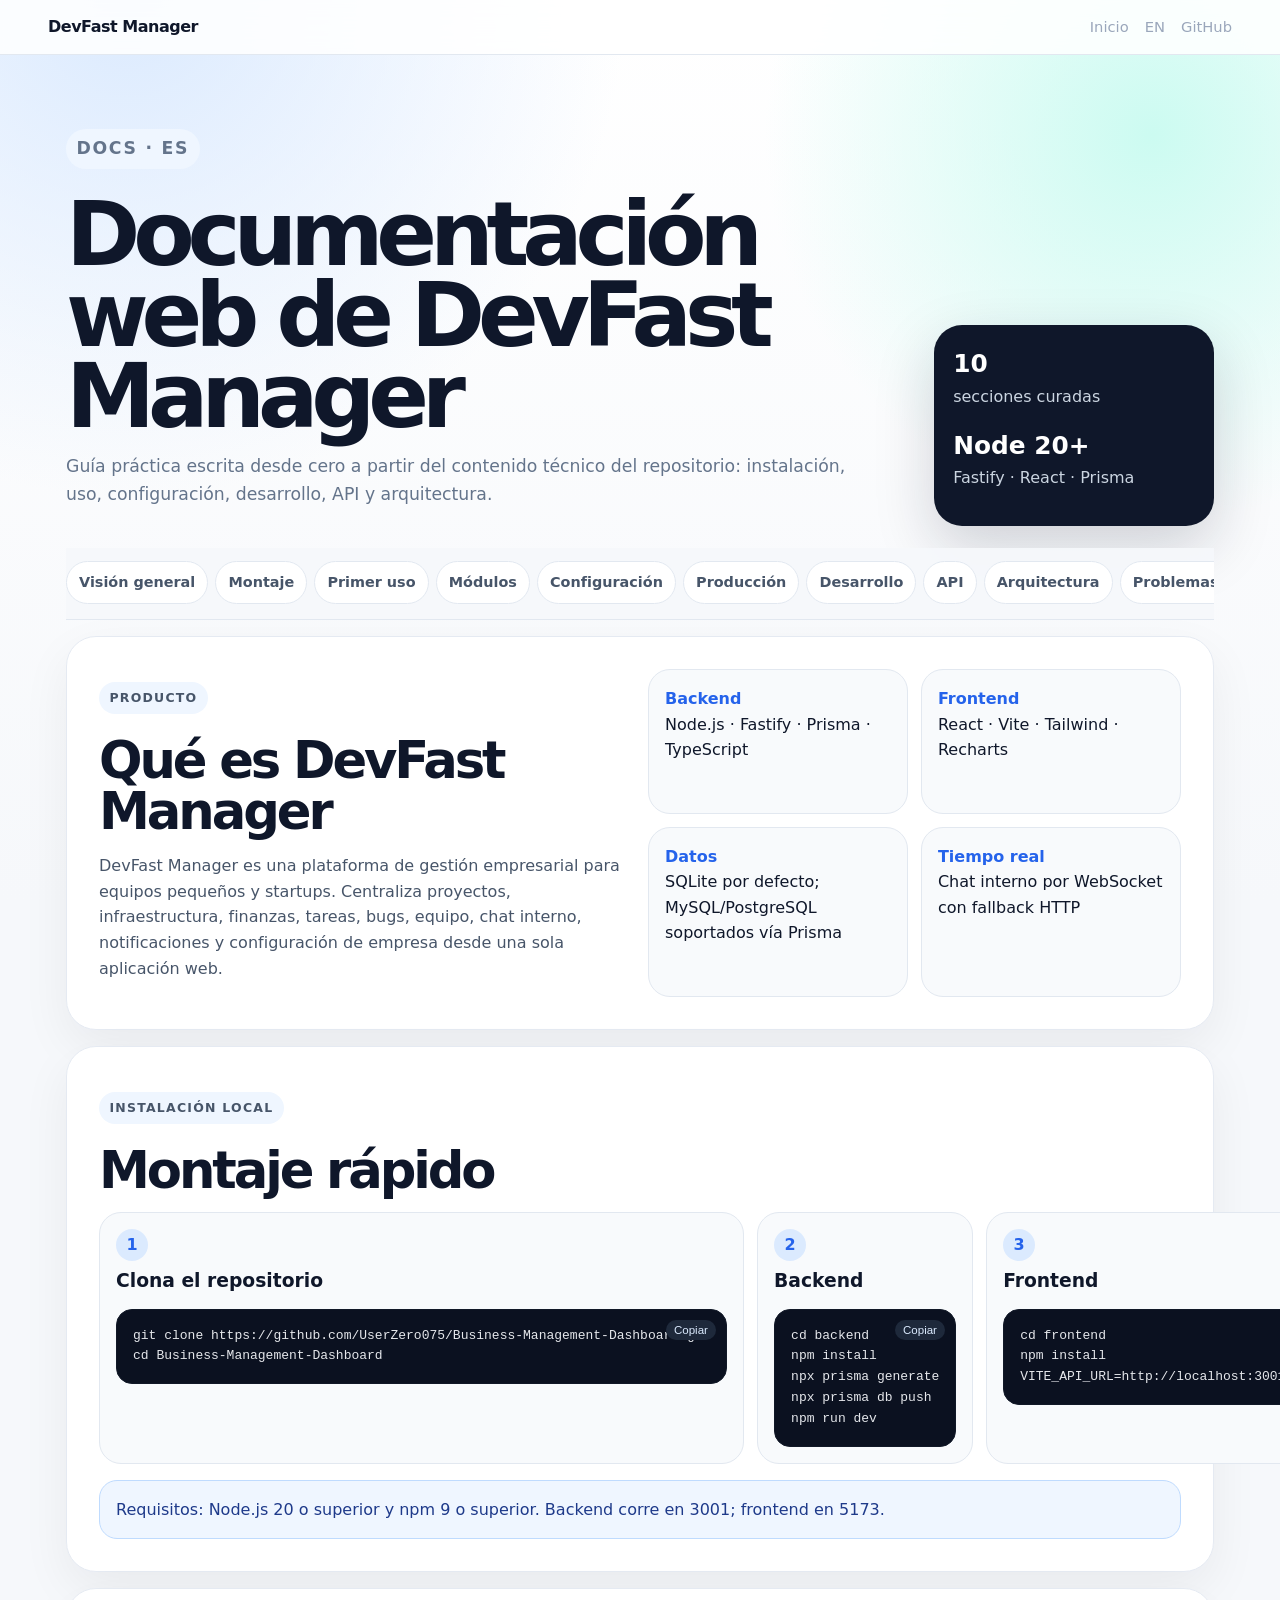
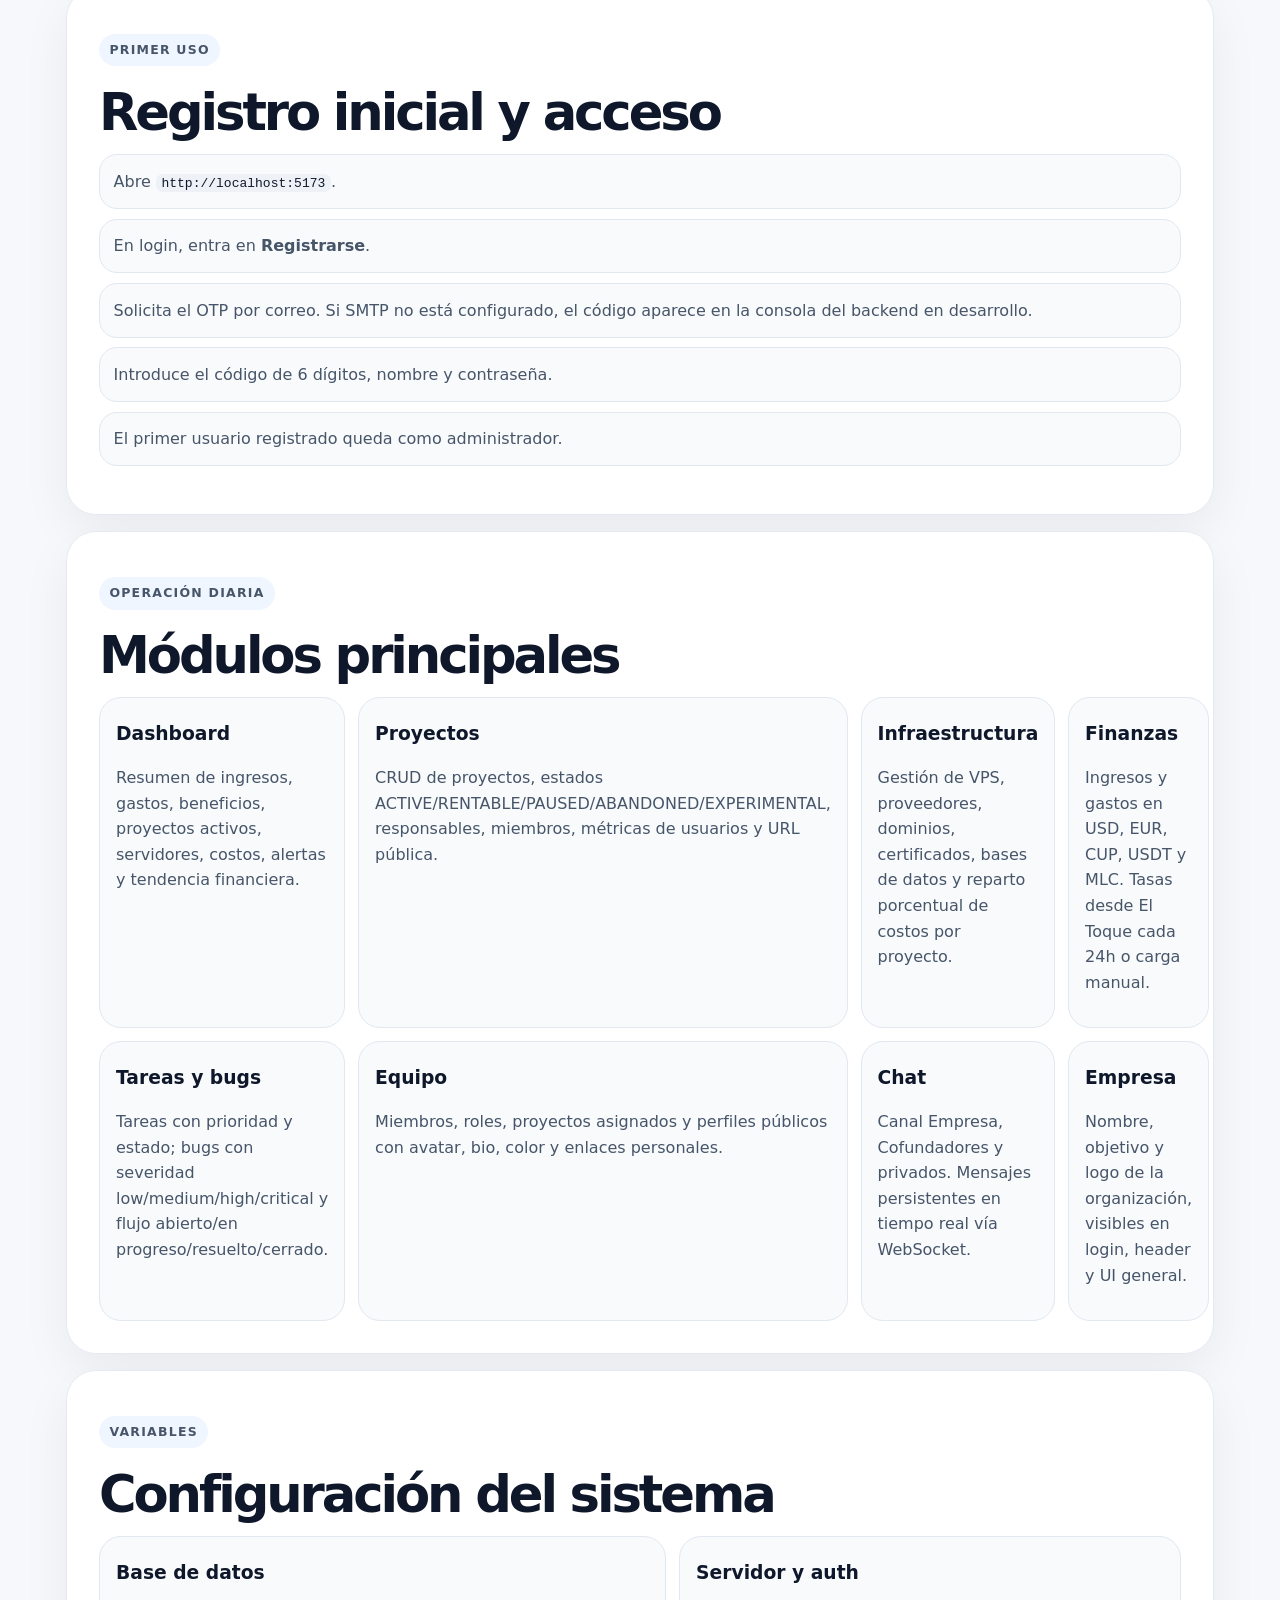
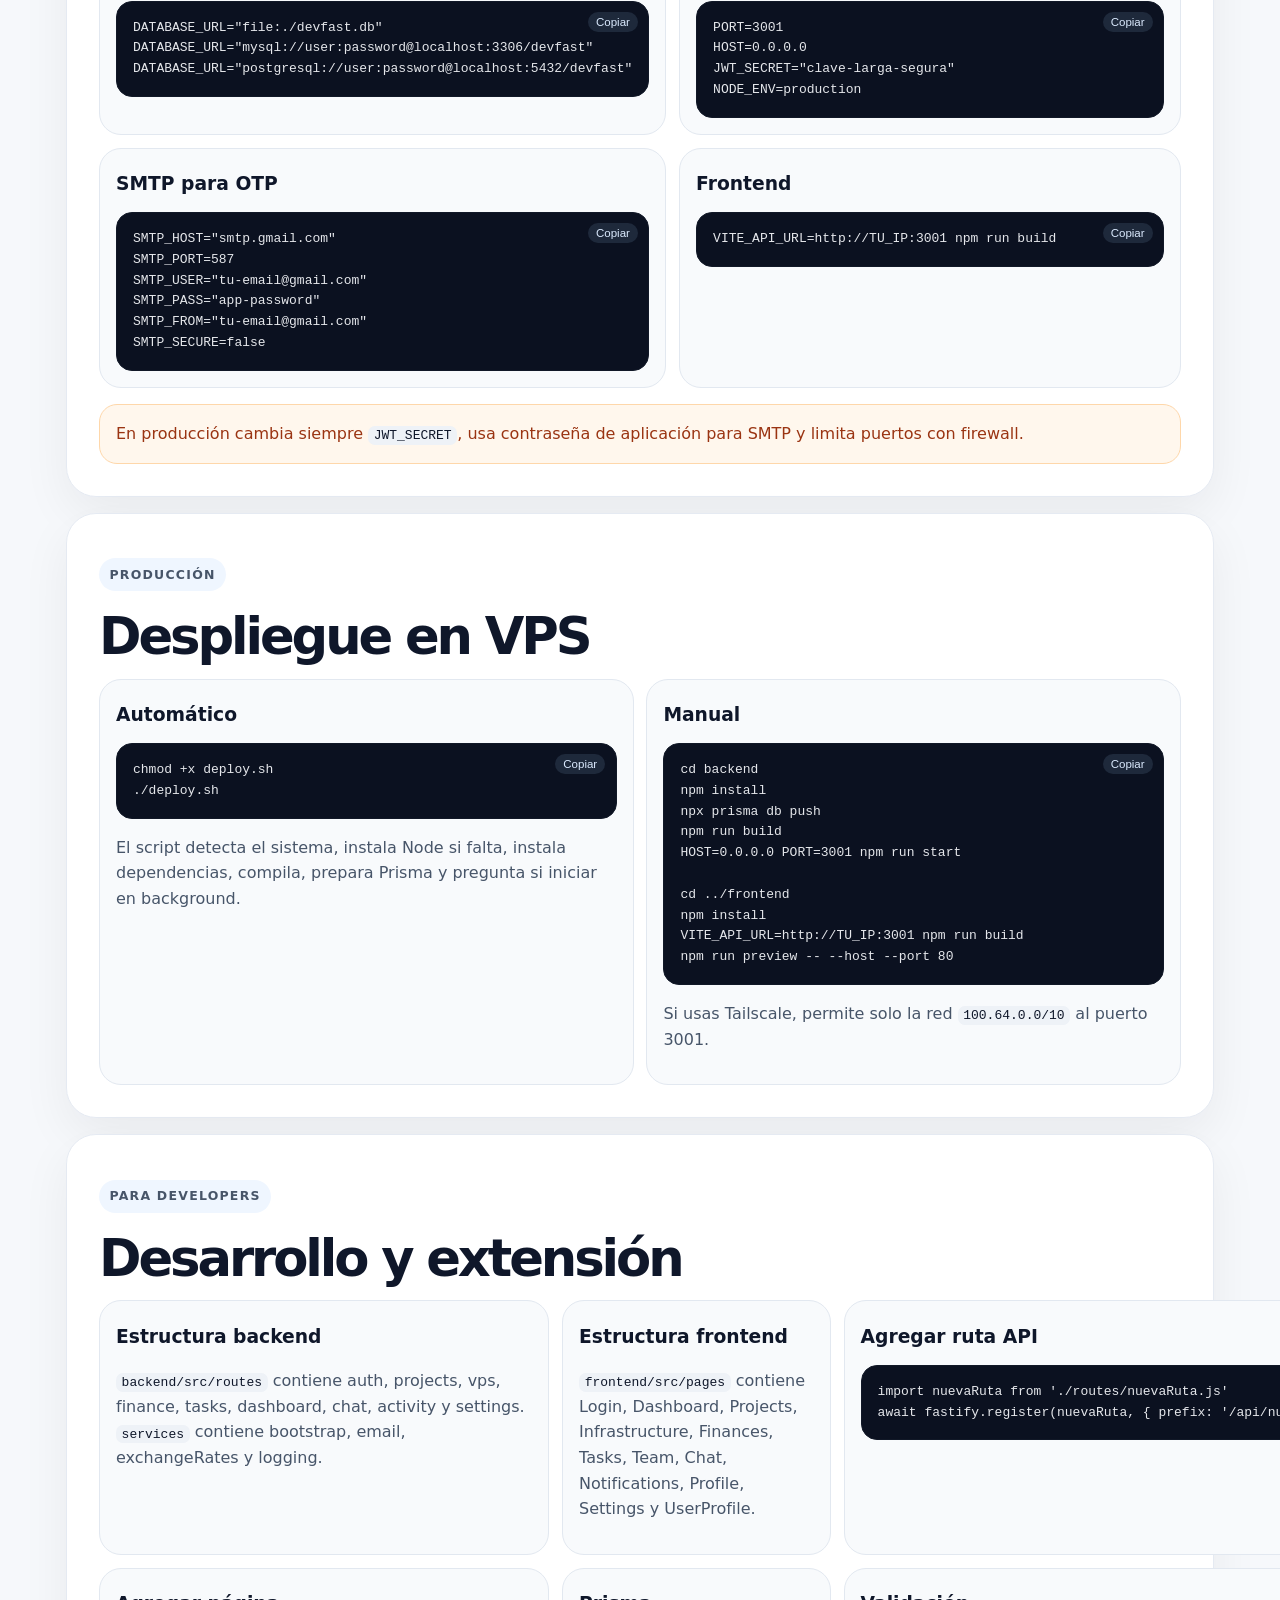
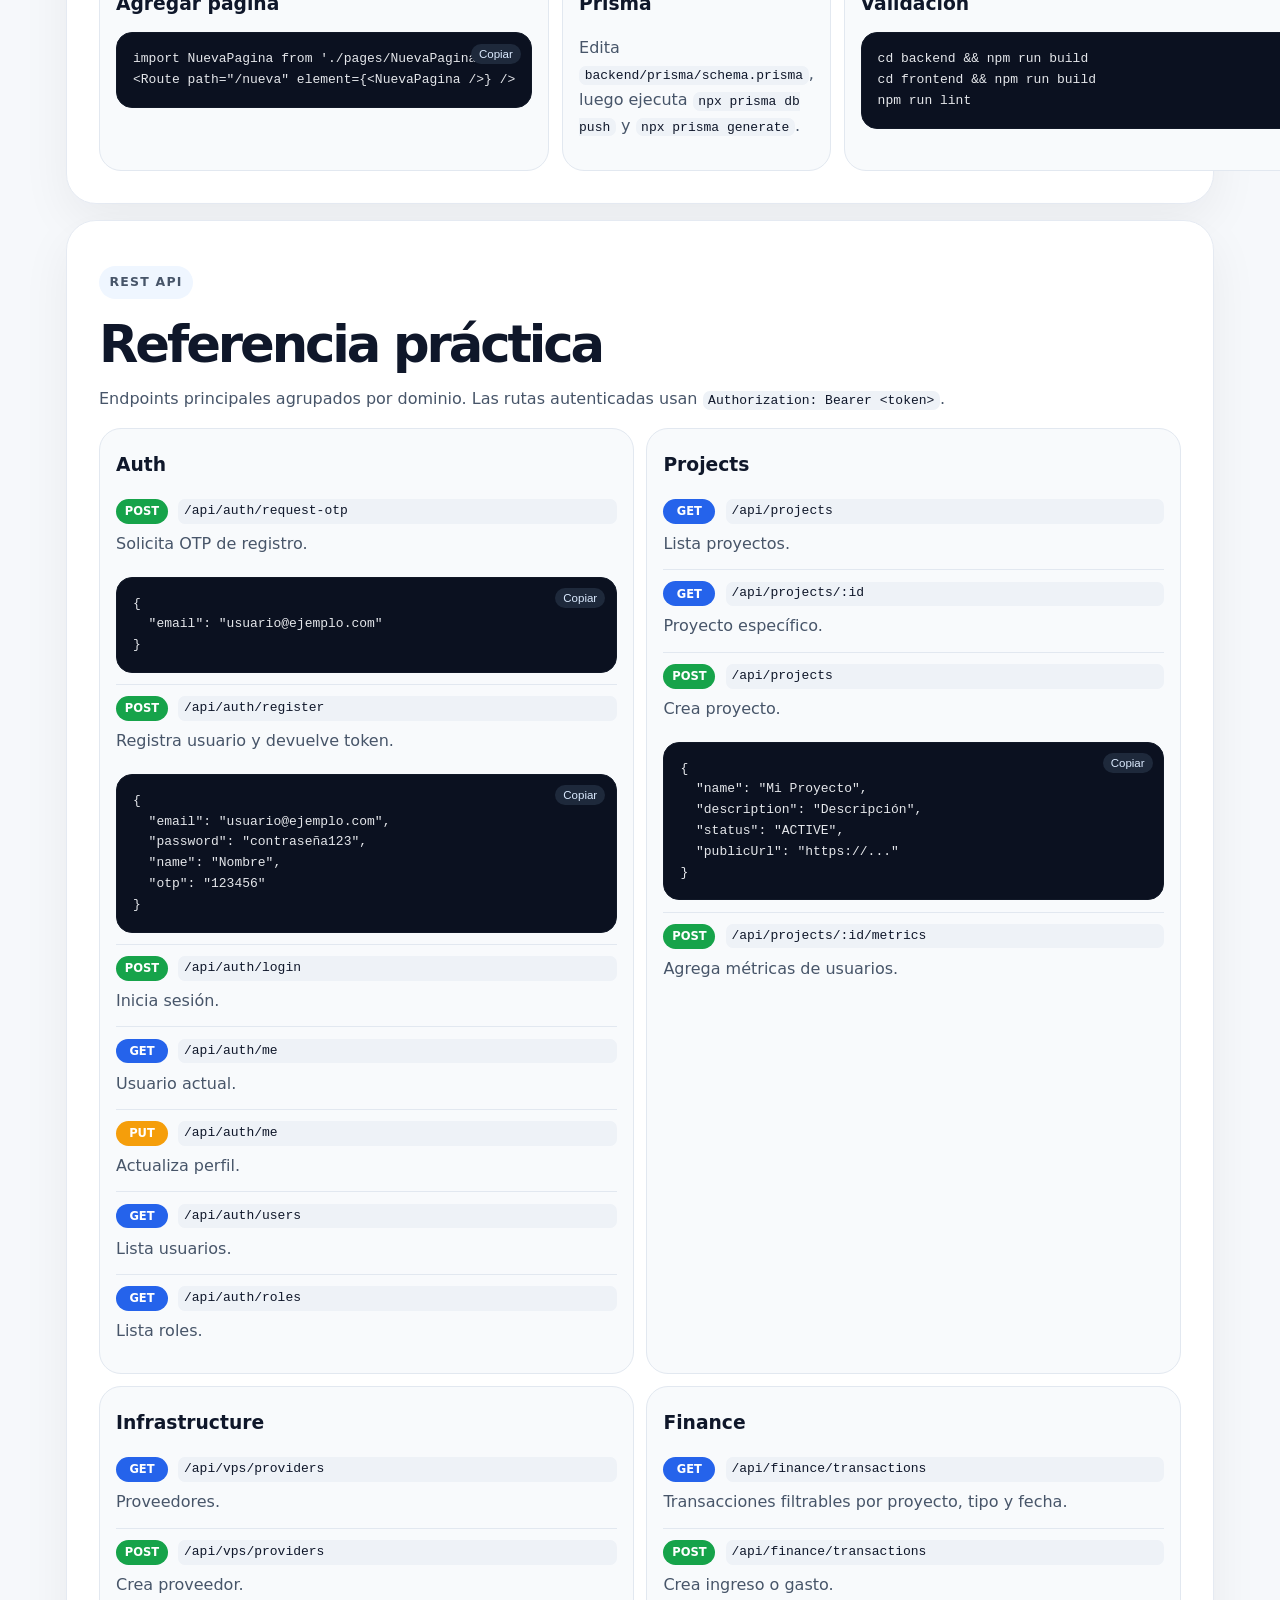
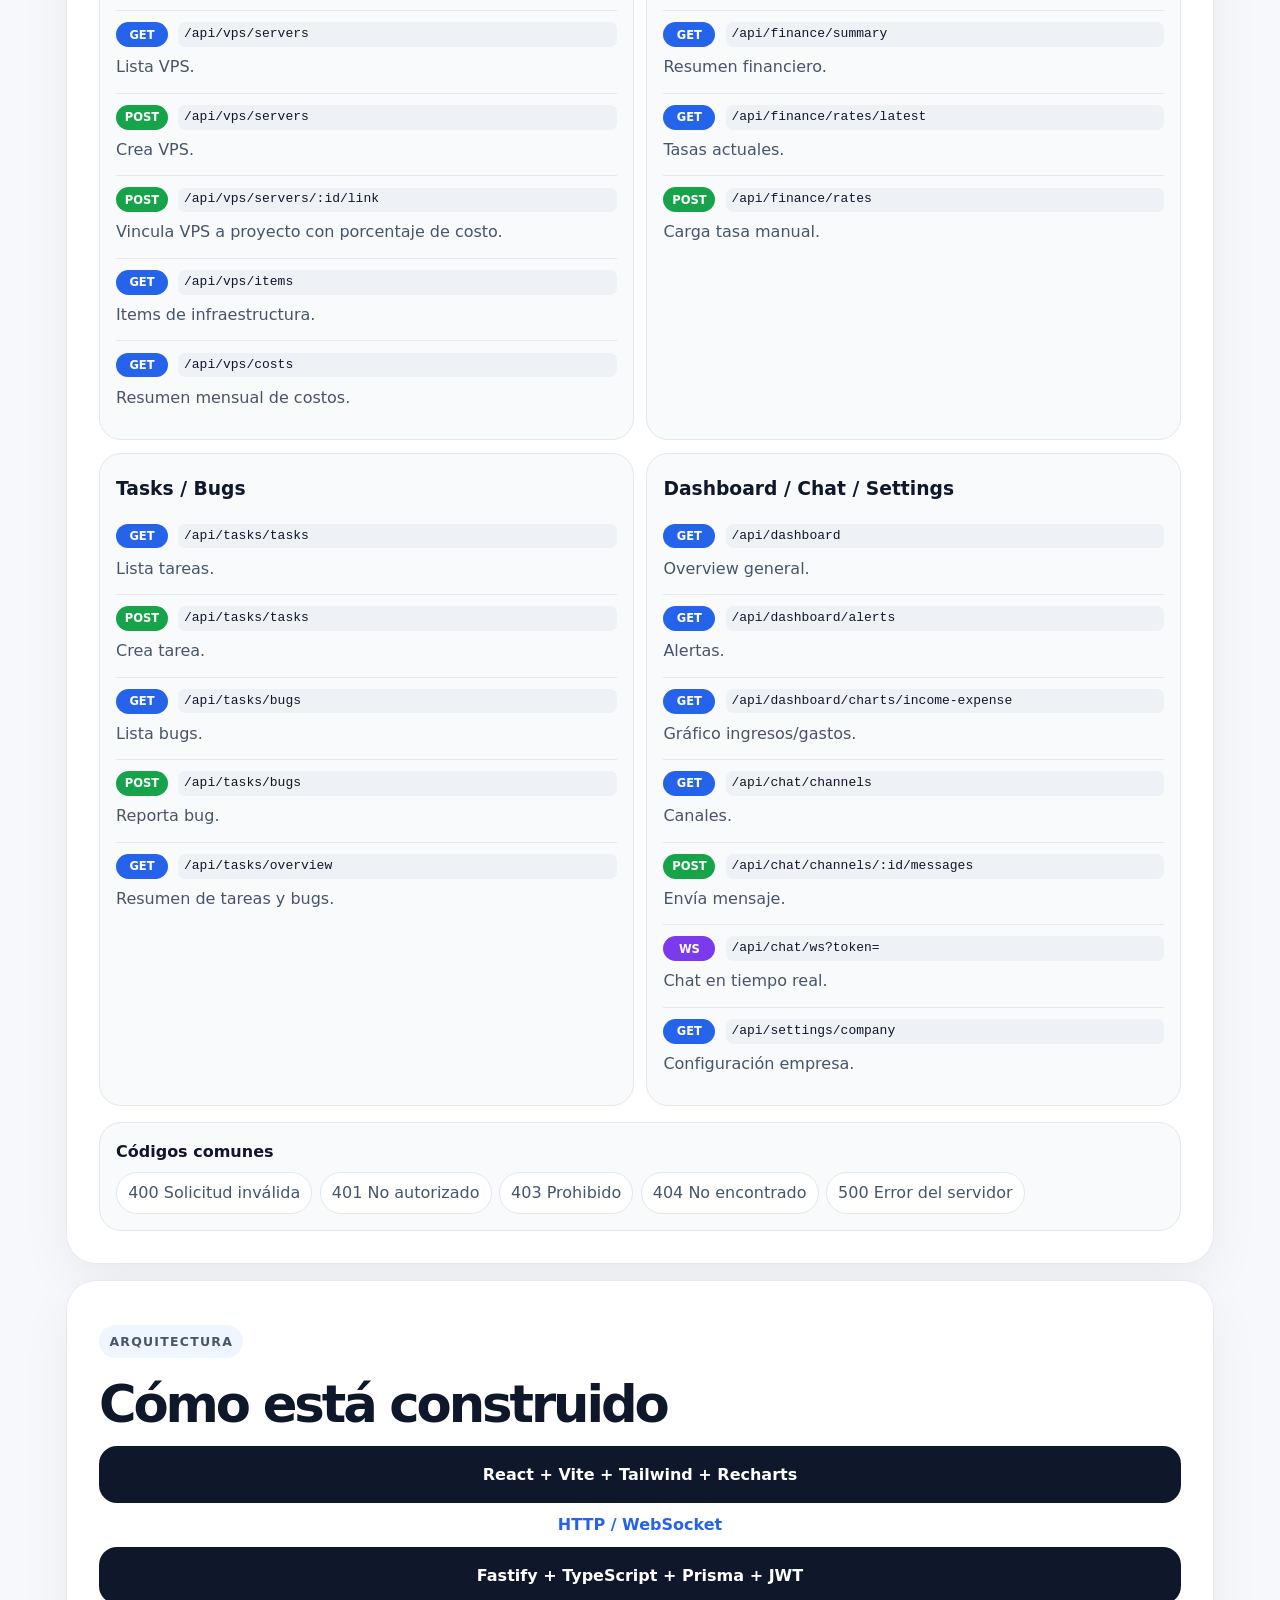
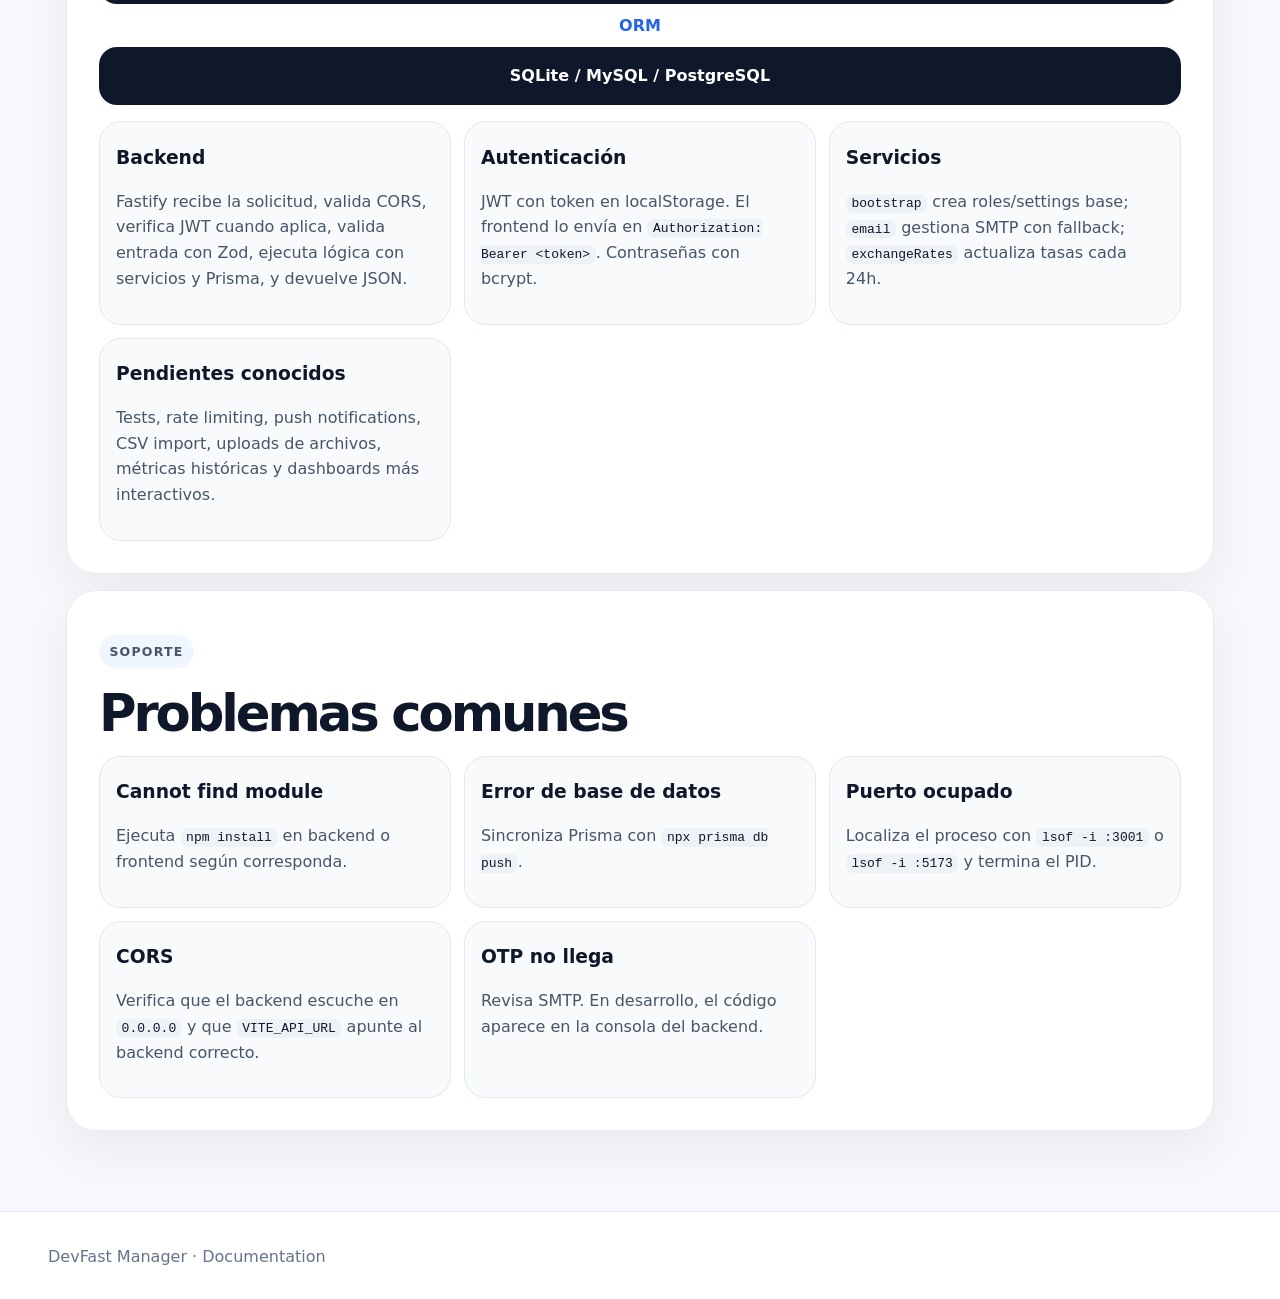
==== commit 475a8270: "Replace markdown docs with handcrafted web documentation" ====
--- a/docs/index.html
+++ b/docs/index.html
@@ -1,960 +1,44 @@
-<!doctype html><html lang="es"><head><meta charset="utf-8"><meta name="viewport" content="width=device-width,initial-scale=1"><title>DevFast Manager Docs</title><meta name="description" content="DevFast Manager documentation"><link rel="stylesheet" href="../style.css"></head><body class="docs-body"><div class="lang"><button onclick="location.href='./'" class="active">ES</button><button onclick="location.href='./en.html'" class="">EN</button></div><nav><a class="brand" href="../">DevFast Manager</a><div><a href="../">Inicio</a><a href="./en.html">EN</a><a href="https://github.com/UserZero075/Business-Management-Dashboard">GitHub</a></div></nav><main class="docs-main"><header class="docs-hero"><div class="docs-kicker">Docs · ES</div><h1>Documentación de DevFast Manager</h1><p>Guías reales del repositorio, convertidas a HTML: instalación, operación, configuración, desarrollo, API y arquitectura.</p><div class="docs-actions"><a class="active" href="#01-inicio-rapido">Start</a><a href="https://github.com/UserZero075/Business-Management-Dashboard/tree/main/Documentation/es">Markdown source</a></div></header><section class="docs-cards"><a href="#01-inicio-rapido"><b>Inicio rápido</b><small>Requisitos, instalación local, primer uso y problemas comunes.</small></a><a href="#02-guia-usuario"><b>Guía de usuario</b><small>Recorrido por Dashboard, Proyectos, Infraestructura, Finanzas, Equipo y Chat.</small></a><a href="#03-configuracion"><b>Configuración</b><small>Variables de entorno, base de datos, SMTP, producción y seguridad.</small></a><a href="#04-desarrollo"><b>Desarrollo</b><small>Estructura del proyecto, rutas, páginas, Prisma, estilos y debugging.</small></a><a href="#05-api"><b>API</b><small>Endpoints REST, autenticación, payloads, WebSocket y códigos de error.</small></a><a href="#06-arquitectura"><b>Arquitectura</b><small>Capas, flujo de datos, modelos, servicios, seguridad y escalabilidad.</small></a></section><section class="docs-grid"><aside class="docs-sidebar"><a href="#01-inicio-rapido"><span>1</span>Inicio rápido</a><a href="#02-guia-usuario"><span>2</span>Guía de usuario</a><a href="#03-configuracion"><span>3</span>Configuración</a><a href="#04-desarrollo"><span>4</span>Desarrollo</a><a href="#05-api"><span>5</span>API</a><a href="#06-arquitectura"><span>6</span>Arquitectura</a></aside><div><select class="mobile-doc-select"><option value="">Ir a sección</option><option value="#01-inicio-rapido">Inicio rápido</option><option value="#02-guia-usuario">Guía de usuario</option><option value="#03-configuracion">Configuración</option><option value="#04-desarrollo">Desarrollo</option><option value="#05-api">API</option><option value="#06-arquitectura">Arquitectura</option></select><div class="doc-content"><section class="doc-section" id="01-inicio-rapido"><h1 id="devfast-manager-inicio-r-pido">DevFast Manager - Inicio Rápido</h1>
-<h2 id="requisitos-previos">Requisitos Previos</h2>
-<ul>
-<li><strong>Node.js</strong> 20.x o superior</li>
-<li><strong>npm</strong> 9.x o superior</li>
-</ul>
-<h2 id="instalaci-n-en-5-minutos">Instalación en 5 Minutos</h2>
-<h3 id="1-clonar-el-proyecto">1. Clonar el proyecto</h3>
-<pre><button class="copy" type="button">copy</button><code>git clone https://github.com/UserZero075/Business-Management-Dashboard.git
-cd Business-Management-Dashboard</code></pre>
-<h3 id="2-instalar-dependencias">2. Instalar dependencias</h3>
-<pre><button class="copy" type="button">copy</button><code># Backend
-cd backend
+<!doctype html><html lang="es"><head><meta charset="utf-8"><meta name="viewport" content="width=device-width,initial-scale=1"><title>DevFast Manager Docs</title><meta name="description" content="DevFast Manager documentation"><link rel="stylesheet" href="../style.css"></head><body class="docs-fresh"><div class="doc-bg"></div><nav class="doc-top"><a class="brand" href="../">DevFast Manager</a><div><a href="../">Inicio</a><a href="./en.html">EN</a><a href="https://github.com/UserZero075/Business-Management-Dashboard">GitHub</a></div></nav><main class="fresh-main"><header class="fresh-hero"><div><p class="kicker">Docs · ES</p><h1>Documentación web de DevFast Manager</h1><p>Guía práctica escrita desde cero a partir del contenido técnico del repositorio: instalación, uso, configuración, desarrollo, API y arquitectura.</p></div><div class="doc-card"><b>10</b><span>secciones curadas</span><b>Node 20+</b><span>Fastify · React · Prisma</span></div></header><section class="doc-nav"><select onchange="if(this.value) location.hash=this.value"><option value="">Ir a sección</option><option value="#overview">Visión general</option><option value="#setup">Montaje</option><option value="#first-use">Primer uso</option><option value="#modules">Módulos</option><option value="#config">Configuración</option><option value="#deploy">Producción</option><option value="#development">Desarrollo</option><option value="#api">API</option><option value="#architecture">Arquitectura</option><option value="#troubleshooting">Problemas comunes</option></select><div><a href="#overview">Visión general</a><a href="#setup">Montaje</a><a href="#first-use">Primer uso</a><a href="#modules">Módulos</a><a href="#config">Configuración</a><a href="#deploy">Producción</a><a href="#development">Desarrollo</a><a href="#api">API</a><a href="#architecture">Arquitectura</a><a href="#troubleshooting">Problemas comunes</a></div></section><section id="overview" class="doc-block hero-doc"><div><p class="kicker">Producto</p><h2>Qué es DevFast Manager</h2><p>DevFast Manager es una plataforma de gestión empresarial para equipos pequeños y startups. Centraliza proyectos, infraestructura, finanzas, tareas, bugs, equipo, chat interno, notificaciones y configuración de empresa desde una sola aplicación web.</p></div><div class="facts"><span><b>Backend</b>Node.js · Fastify · Prisma · TypeScript</span><span><b>Frontend</b>React · Vite · Tailwind · Recharts</span><span><b>Datos</b>SQLite por defecto; MySQL/PostgreSQL soportados vía Prisma</span><span><b>Tiempo real</b>Chat interno por WebSocket con fallback HTTP</span></div></section><section id="setup" class="doc-block"><p class="kicker">Instalación local</p><h2>Montaje rápido</h2><div class="steps"><article><b>1</b><h3>Clona el repositorio</h3><pre><button class="copy" type="button">Copiar</button><code>git clone https://github.com/UserZero075/Business-Management-Dashboard.git
+cd Business-Management-Dashboard</code></pre></article><article><b>2</b><h3>Backend</h3><pre><button class="copy" type="button">Copiar</button><code>cd backend
 npm install
-
-# Frontend (en otra terminal)
-cd ../frontend
-npm install</code></pre>
-<h3 id="3-configurar-base-de-datos">3. Configurar base de datos</h3>
-<pre><button class="copy" type="button">copy</button><code>cd backend
-npx prisma db push</code></pre>
-<h3 id="4-iniciar-servidores">4. Iniciar servidores</h3>
-<p><strong>Terminal 1 - Backend (puerto 3001):</strong></p>
-<pre><button class="copy" type="button">copy</button><code>cd backend
-npm run dev</code></pre>
-<p><strong>Terminal 2 - Frontend (puerto 5173):</strong></p>
-<pre><button class="copy" type="button">copy</button><code>cd frontend
-npm run dev</code></pre>
-<h3 id="5-acceder">5. Acceder</h3>
-<p>Abre tu navegador en: <strong>http://localhost:5173</strong></p>
-<h2 id="primer-uso">Primer Uso</h2>
-<ol>
-<li>En la página de login, haz clic en <strong>&quot;Registrarse&quot;</strong></li>
-<li>Ingresa tu email y solicita el código OTP</li>
-<li>Revisa tu correo (o la consola del servidor si SMTP no está configurado)</li>
-<li>Ingresa el código de 6 dígitos</li>
-<li>Completa tu nombre y contraseña</li>
-<li>¡Listo! Ya puedes usar el sistema</li>
-</ol>
-<p>El primer usuario registrado se convierte en <strong>administrador</strong>.</p>
-<h2 id="actualizar-a-producci-n">Actualizar a producción</h2>
-<h3 id="backend">Backend</h3>
-<pre><button class="copy" type="button">copy</button><code>cd backend
-npm run build
-npm run start</code></pre>
-<h3 id="frontend">Frontend</h3>
-<pre><button class="copy" type="button">copy</button><code>cd frontend
-npm run build
-npm run preview</code></pre>
-<h2 id="soluci-n-de-problemas">Solución de Problemas</h2>
-<h3 id="cannot-find-module">&quot;Cannot find module&quot;</h3>
-<p>Vuelve a instalar las dependencias:</p>
-<pre><button class="copy" type="button">copy</button><code>npm install</code></pre>
-<h3 id="error-de-base-de-datos">Error de base de datos</h3>
-<p>Sincroniza el schema de Prisma:</p>
-<pre><button class="copy" type="button">copy</button><code>npx prisma db push</code></pre>
-<h3 id="puerto-ocupado">Puerto ocupado</h3>
-<p>Mata los procesos en los puertos:</p>
-<pre><button class="copy" type="button">copy</button><code>kill $(lsof -t -i :3001)  # Backend
-kill $(lsof -t -i :5173)  # Frontend</code></pre>
-<h2 id="siguiente-paso">Siguiente Paso</h2>
-<p>Ver la <a href="./02-guia-usuario.md">Guía de Usuario</a> para aprender a usar todas las funciones del sistema.</p></section><section class="doc-section" id="02-guia-usuario"><h1 id="gu-a-de-usuario-devfast-manager">Guía de Usuario - DevFast Manager</h1>
-<h2 id="introducci-n">Introducción</h2>
-<p>DevFast Manager es un sistema integral de gestión que te permite administrar proyectos, infraestructura, finanzas, equipo y tareas desde una sola plataforma.</p>
-<h2 id="navegaci-n">Navegación</h2>
-<p>El menú lateral contiene:</p>
-<ul>
-<li><strong>Dashboard</strong>: Vista general del sistema</li>
-<li><strong>Proyectos</strong>: Gestión de proyectos</li>
-<li><strong>Infraestructura</strong>: VPS, servidores y recursos</li>
-<li><strong>Finanzas</strong>: Transacciones y métricas</li>
-<li><strong>Tareas</strong>: Tareas y bugs</li>
-<li><strong>Equipo</strong>: Miembros del equipo</li>
-<li><strong>Chat</strong>: Comunicación interna</li>
-<li><strong>Notificaciones</strong>: Actividad del sistema</li>
-<li><strong>Mi Perfil</strong>: Configuración personal</li>
-<li><strong>Empresa</strong>: Configuración de la organización</li>
-</ul>
-<h2 id="funciones-principales">Funciones Principales</h2>
-<h3 id="dashboard">Dashboard</h3>
-<p>Muestra una vista resumida de:</p>
-<ul>
-<li>Ingresos y gastos totales</li>
-<li>Proyectos activos</li>
-<li>Servidores y costos de infraestructura</li>
-<li>Alertas del sistema (VPS sin proyecto, bugs críticos, tareas vencidas)</li>
-<li>Gráfico de tendencias financieras</li>
-</ul>
-<h3 id="proyectos">Proyectos</h3>
-<p><strong>Crear proyecto:</strong></p>
-<ol>
-<li>Ve a Proyectos</li>
-<li>Haz clic en &quot;Nuevo Proyecto&quot;</li>
-<li>Completa: nombre, descripción, estado, URL pública</li>
-<li>Asigna miembros y define responsables</li>
-</ol>
-<p><strong>Estados de proyecto:</strong></p>
-<ul>
-<li>ACTIVE: En desarrollo activo</li>
-<li>RENTABLE: Generando ingresos</li>
-<li>PAUSED: En pausa temporal</li>
-<li>ABANDONED: Abandonado</li>
-<li>EXPERIMENTAL: En pruebas</li>
-</ul>
-<h3 id="infraestructura">Infraestructura</h3>
-<p><strong>Servidores VPS:</strong></p>
-<ul>
-<li>Agrega servidores con IP, proveedor, costo mensual</li>
-<li>Vincula cada servidor a uno o más proyectos</li>
-<li>Define el porcentaje de costo que asume cada proyecto</li>
-</ul>
-<p><strong>Items de infraestructura:</strong></p>
-<ul>
-<li>Dominios, certificados SSL, bases de datos, etc.</li>
-<li>Asociación a proyectos similar a los VPS</li>
-</ul>
-<h3 id="finanzas">Finanzas</h3>
-<p><strong>Transacciones:</strong></p>
-<ul>
-<li>Registra ingresos y gastos</li>
-<li>Selecciona la moneda (USD, EUR, CUP, USDT, MLC)</li>
-<li>Asocia a un proyecto específico</li>
-</ul>
-<p><strong>Tasas de cambio:</strong></p>
-<ul>
-<li>Se actualizan automáticamente desde El Toque cada 24h</li>
-<li>También puedes agregarlas manualmente</li>
-</ul>
-<h3 id="tareas-y-bugs">Tareas y Bugs</h3>
-<p><strong>Tareas:</strong></p>
-<ul>
-<li>Crear, editar, eliminar</li>
-<li>Asignar a miembros del equipo</li>
-<li>Definir prioridad (low, medium, high)</li>
-<li>Estados: Pendiente, En Progreso, Completada, Cancelada</li>
-</ul>
-<p><strong>Bugs:</strong></p>
-<ul>
-<li>Reportar bugs con severidad (low, medium, high, critical)</li>
-<li>Estados: Abierto, En Progreso, Resuelto, Cerrado</li>
-</ul>
-<h3 id="equipo">Equipo</h3>
-<ul>
-<li>Ver todos los miembros del equipo</li>
-<li>Cambiar roles (admin, founder, cofounder, developer, etc.)</li>
-<li>Ver proyectos asignados a cada miembro</li>
-<li>Acceder al perfil público de cada usuario</li>
-</ul>
-<h3 id="chat">Chat</h3>
-<ul>
-<li><strong>Canal Empresa</strong>: Para todos los miembros</li>
-<li><strong>Canal Cofundadores</strong>: Solo para roles de liderazgo</li>
-<li><strong>Privados</strong>: Conversaciones entre dos personas</li>
-<li>Mensajes en tiempo real (WebSocket)</li>
-</ul>
-<h3 id="perfil-personal">Perfil Personal</h3>
-<p>Editable en &quot;Mi Perfil&quot;:</p>
-<ul>
-<li>Nombre</li>
-<li>Foto de perfil (URL)</li>
-<li>Color personalizado</li>
-<li>Bio / descripción</li>
-<li>Enlaces: GitHub, Facebook, LinkedIn, Website</li>
-</ul>
-<h2 id="modo-oscuro">Modo Oscuro</h2>
-<p>Haz clic en el icono de sol/luna en el header para alternar entre modo claro y oscuro. La preferencia se guarda en tu navegador.</p>
-<h2 id="configuraci-n-de-empresa">Configuración de Empresa</h2>
-<p>En la sección &quot;Empresa&quot; (solo administradores):</p>
-<ul>
-<li>Nombre de la empresa/organización</li>
-<li>Objetivo del manager</li>
-<li>Logo (URL)</li>
-</ul>
-<p>Esta configuración aparece en el login, header y throughout la aplicación.</p>
-<h2 id="tips">Tips</h2>
-<ol>
-<li><strong>Usa las alertas</strong>: El dashboard muestra advertencias importantes</li>
-<li><strong>Registra transacciones</strong>: Mantén el control financiero actualizado</li>
-<li><strong>Vincula recursos</strong>: Asocia VPS e infraestructura a proyectos para ver costos reales</li>
-<li><strong>Actualiza métricas</strong>: Registra usuarios de cada proyecto regularmente</li>
-<li><strong>Revisa notificaciones</strong>: Mantente al día con la actividad del equipo</li>
-</ol></section><section class="doc-section" id="03-configuracion"><h1 id="configuraci-n-devfast-manager">Configuración - DevFast Manager</h1>
-<h2 id="variables-de-entorno">Variables de Entorno</h2>
-<p>El archivo <code>.env</code> en la carpeta <code>backend/</code> contiene la configuración del sistema.</p>
-<h3 id="base-de-datos">Base de Datos</h3>
-<pre><button class="copy" type="button">copy</button><code># SQLite (por defecto)
-DATABASE_URL=&quot;file:./devfast.db&quot;
-
-# MySQL
-DATABASE_URL=&quot;mysql://user:password@localhost:3306/devfast&quot;
-
-# PostgreSQL
-DATABASE_URL=&quot;postgresql://user:password@localhost:5432/devfast&quot;</code></pre>
-<h3 id="servidor">Servidor</h3>
-<pre><button class="copy" type="button">copy</button><code># Puerto donde escuchará el backend
-PORT=3001
-
-# Host (0.0.0.0 para todas las interfaces)
+npx prisma generate
+npx prisma db push
+npm run dev</code></pre></article><article><b>3</b><h3>Frontend</h3><pre><button class="copy" type="button">Copiar</button><code>cd frontend
+npm install
+VITE_API_URL=http://localhost:3001 npm run dev</code></pre></article></div><div class="notice">Requisitos: Node.js 20 o superior y npm 9 o superior. Backend corre en 3001; frontend en 5173.</div></section><section id="first-use" class="doc-block"><p class="kicker">Primer uso</p><h2>Registro inicial y acceso</h2><ol class="timeline"><li>Abre <code>http://localhost:5173</code>.</li><li>En login, entra en <b>Registrarse</b>.</li><li>Solicita el OTP por correo. Si SMTP no está configurado, el código aparece en la consola del backend en desarrollo.</li><li>Introduce el código de 6 dígitos, nombre y contraseña.</li><li>El primer usuario registrado queda como administrador.</li></ol></section><section id="modules" class="doc-block"><p class="kicker">Operación diaria</p><h2>Módulos principales</h2><div class="module-grid"><article><h3>Dashboard</h3><p>Resumen de ingresos, gastos, beneficios, proyectos activos, servidores, costos, alertas y tendencia financiera.</p></article><article><h3>Proyectos</h3><p>CRUD de proyectos, estados ACTIVE/RENTABLE/PAUSED/ABANDONED/EXPERIMENTAL, responsables, miembros, métricas de usuarios y URL pública.</p></article><article><h3>Infraestructura</h3><p>Gestión de VPS, proveedores, dominios, certificados, bases de datos y reparto porcentual de costos por proyecto.</p></article><article><h3>Finanzas</h3><p>Ingresos y gastos en USD, EUR, CUP, USDT y MLC. Tasas desde El Toque cada 24h o carga manual.</p></article><article><h3>Tareas y bugs</h3><p>Tareas con prioridad y estado; bugs con severidad low/medium/high/critical y flujo abierto/en progreso/resuelto/cerrado.</p></article><article><h3>Equipo</h3><p>Miembros, roles, proyectos asignados y perfiles públicos con avatar, bio, color y enlaces personales.</p></article><article><h3>Chat</h3><p>Canal Empresa, Cofundadores y privados. Mensajes persistentes en tiempo real vía WebSocket.</p></article><article><h3>Empresa</h3><p>Nombre, objetivo y logo de la organización, visibles en login, header y UI general.</p></article></div></section><section id="config" class="doc-block"><p class="kicker">Variables</p><h2>Configuración del sistema</h2><div class="config-grid"><article><h3>Base de datos</h3><pre><button class="copy" type="button">Copiar</button><code>DATABASE_URL="file:./devfast.db"
+DATABASE_URL="mysql://user:password@localhost:3306/devfast"
+DATABASE_URL="postgresql://user:password@localhost:5432/devfast"</code></pre></article><article><h3>Servidor y auth</h3><pre><button class="copy" type="button">Copiar</button><code>PORT=3001
 HOST=0.0.0.0
-
-# Clave secreta para JWT (cambia en producción!)
-JWT_SECRET=&quot;tu-clave-secreta-muy-larga-y-segura&quot;</code></pre>
-<h3 id="tasas-de-cambio">Tasas de Cambio</h3>
-<pre><button class="copy" type="button">copy</button><code># URL de El Toque para obtener tasas (opcional)
-EL_TOQUE_URL=&quot;https://eltoque.com/tasas-de-cambio-de-moneda-en-cuba-hoy&quot;</code></pre>
-<h3 id="correo-smtp-para-otp">Correo SMTP (para OTP)</h3>
-<pre><button class="copy" type="button">copy</button><code># Servidor SMTP
-SMTP_HOST=&quot;smtp.gmail.com&quot;
+JWT_SECRET="clave-larga-segura"
+NODE_ENV=production</code></pre></article><article><h3>SMTP para OTP</h3><pre><button class="copy" type="button">Copiar</button><code>SMTP_HOST="smtp.gmail.com"
 SMTP_PORT=587
-SMTP_USER=&quot;tu-email@gmail.com&quot;
-SMTP_PASS=&quot;tu-app-password&quot;
-SMTP_FROM=&quot;tu-email@gmail.com&quot;
-
-# true para puerto 465, false para 587/25
-SMTP_SECURE=false</code></pre>
-<h3 id="entorno">Entorno</h3>
-<pre><button class="copy" type="button">copy</button><code># development o production
-NODE_ENV=development</code></pre>
-<h2 id="configurar-url-del-frontend">Configurar URL del Frontend</h2>
-<p>El frontend necesita saber dónde está el backend:</p>
-<pre><button class="copy" type="button">copy</button><code># Desarrollo
-VITE_API_URL=http://localhost:3001 npm run dev
-
-# Producción con IP específica
-VITE_API_URL=http://100.x.x.x:3001 npm run build</code></pre>
-<p>O edita directamente en <code>frontend/src/api/client.ts</code>:</p>
-<pre><button class="copy" type="button">copy</button><code>const API_URL = import.meta.env.VITE_API_URL || &#x27;http://localhost:3001&#x27;;</code></pre>
-<h2 id="despliegue-en-vps">Despliegue en VPS</h2>
-<h3 id="script-autom-tico">Script Automático</h3>
-<pre><button class="copy" type="button">copy</button><code>chmod +x deploy.sh
-./deploy.sh</code></pre>
-<p>El script:</p>
-<ol>
-<li>Detecta el sistema operativo</li>
-<li>Instala Node.js si no existe</li>
-<li>Instala dependencias</li>
-<li>Compila proyecto</li>
-<li>Configura base de datos</li>
-<li>Pregunta si iniciar en background</li>
-</ol>
-<h3 id="manual">Manual</h3>
-<pre><button class="copy" type="button">copy</button><code># Backend
-cd backend
+SMTP_USER="tu-email@gmail.com"
+SMTP_PASS="app-password"
+SMTP_FROM="tu-email@gmail.com"
+SMTP_SECURE=false</code></pre></article><article><h3>Frontend</h3><pre><button class="copy" type="button">Copiar</button><code>VITE_API_URL=http://TU_IP:3001 npm run build</code></pre></article></div><div class="notice danger">En producción cambia siempre <code>JWT_SECRET</code>, usa contraseña de aplicación para SMTP y limita puertos con firewall.</div></section><section id="deploy" class="doc-block"><p class="kicker">Producción</p><h2>Despliegue en VPS</h2><div class="split-doc"><div><h3>Automático</h3><pre><button class="copy" type="button">Copiar</button><code>chmod +x deploy.sh
+./deploy.sh</code></pre><p>El script detecta el sistema, instala Node si falta, instala dependencias, compila, prepara Prisma y pregunta si iniciar en background.</p></div><div><h3>Manual</h3><pre><button class="copy" type="button">Copiar</button><code>cd backend
 npm install
 npx prisma db push
 npm run build
 HOST=0.0.0.0 PORT=3001 npm run start
 
-# Frontend (en otra terminal)
-cd frontend
+cd ../frontend
 npm install
 VITE_API_URL=http://TU_IP:3001 npm run build
-npm run preview -- --host --port 80</code></pre>
-<h2 id="cambiar-nombre-de-empresa">Cambiar Nombre de Empresa</h2>
-<ol>
-<li>Ve a la sección <strong>Empresa</strong> en el menú</li>
-<li>Edita el nombre, objetivo y logo</li>
-<li>Los cambios se aplican inmediatamente</li>
-</ol>
-<h2 id="configurar-tareas-programadas">Configurar Tareas Programadas</h2>
-<p>El sistema actualiza tasas de cambio automáticamente cada 24 horas al iniciar el servidor. No requiere configuración adicional.</p>
-<h2 id="seguridad">Seguridad</h2>
-<ol>
-<li><strong>JWT_SECRET</strong>: Cambia la clave por defecto</li>
-<li><strong>SMTP</strong>: Usa una contraseña de aplicación (no tu contraseña real de Gmail)</li>
-<li><strong>Firewall</strong>: Si usas VPS, configura reglas de firewall para limitar acceso</li>
-</ol>
-<h2 id="puertos-comunes">Puertos Comunes</h2>
-<div class="table-wrap"><table><thead><tr><th>Servicio</th><th>Puerto</th><th>Descripción</th></tr></thead><tbody><tr><td>Backend API</td><td>3001</td><td>API REST</td></tr><tr><td>Frontend Dev</td><td>5173</td><td>Servidor desarrollo</td></tr><tr><td>Frontend Prod</td><td>4173</td><td>Servidor preview</td></tr><tr><td>Nginx (custom)</td><td>80</td><td>Producción con nginx</td></tr></tbody></table></div>
-<h2 id="troubleshooting">Troubleshooting</h2>
-<h3 id="error-de-conexi-n-a-base-de-datos">Error de conexión a base de datos</h3>
-<pre><button class="copy" type="button">copy</button><code>npx prisma db push</code></pre>
-<h3 id="puerto-ocupado">Puerto ocupado</h3>
-<pre><button class="copy" type="button">copy</button><code>lsof -i :3001
-kill -9 PID</code></pre>
-<h3 id="cors-error">CORS error</h3>
-<p>Asegúrate de que el backend está escuchando en <code>0.0.0.0</code> y que el frontend tiene la URL correcta en <code>VITE_API_URL</code>.</p>
-<h3 id="otp-no-llega-al-correo">OTP no llega al correo</h3>
-<p>Verifica la configuración SMTP. El código también se muestra en la consola del servidor si <code>NODE_ENV=development</code>.</p></section><section class="doc-section" id="04-desarrollo"><h1 id="gu-a-de-desarrollo-devfast-manager">Guía de Desarrollo - DevFast Manager</h1>
-<h2 id="estructura-del-proyecto">Estructura del Proyecto</h2>
-<pre><button class="copy" type="button">copy</button><code>DevFast Manager/
-├── backend/
-│   ├── src/
-│   │   ├── routes/        # Endpoints de API
-│   │   │   ├── auth.ts    # Autenticación y usuarios
-│   │   │   ├── projects.ts # Gestión de proyectos
-│   │   │   ├── vps.ts     # Infraestructura
-│   │   │   ├── finance.ts # Transacciones
-│   │   │   ├── tasks.ts   # Tareas y bugs
-│   │   │   ├── dashboard.ts # Dashboard y métricas
-│   │   │   ├── chat.ts    # Chat interno
-│   │   │   ├── activity.ts # Registro de actividad
-│   │   │   └── settings.ts # Configuración empresa
-│   │   ├── services/      # Lógica de negocio
-│   │   │   ├── bootstrap.ts # Roles y settings base
-│   │   │   ├── email.ts   # Envío de correos
-│   │   │   ├── exchangeRates.ts # Tasas de cambio
-│   │   │   └── activity.ts # Logging
-│   │   ├── db.ts          # Cliente Prisma
-│   │   ├── index.ts       # Servidor Fastify
-│   │   └── types/         # Tipos TypeScript
-│   ├── prisma/
-│   │   └── schema.prisma  # Modelo de datos
-│   └── package.json
-│
-├── frontend/
-│   ├── src/
-│   │   ├── api/
-│   │   │   └── client.ts  # Cliente HTTP
-│   │   ├── components/
-│   │   │   └── Layout.tsx # Layout principal
-│   │   ├── pages/         # Páginas React
-│   │   ├── hooks/         # Hooks personalizados
-│   │   │   ├── useAuth.tsx  # Autenticación
-│   │   │   ├── useData.tsx  # React Query
-│   │   │   └── useCompany.tsx # Datos empresa
-│   │   └── utils/
-│   │       └── userVisuals.tsx # Avatares y colores
-│   └── package.json
-│
-└── Documentation/
-    ├── es/  # Documentación en español
-    └── en/  # Documentación en inglés</code></pre>
-<h2 id="comandos-de-desarrollo">Comandos de Desarrollo</h2>
-<h3 id="backend">Backend</h3>
-<pre><button class="copy" type="button">copy</button><code>cd backend
-
-# Desarrollo con hot-reload
-npm run dev
-
-# Compilar TypeScript
-npm run build
-
-# Iniciar producción
-npm run start
-
-# Generar cliente Prisma
-npx prisma generate
-
-# Sincronizar base de datos
-npx prisma db push</code></pre>
-<h3 id="frontend">Frontend</h3>
-<pre><button class="copy" type="button">copy</button><code>cd frontend
-
-# Desarrollo
-npm run dev
-
-# Build producción
-npm run build
-
-# Preview producción
-npm run preview</code></pre>
-<h2 id="agregar-nueva-ruta-api">Agregar Nueva Ruta API</h2>
-<ol>
-<li>Crea el archivo en <code>backend/src/routes/</code></li>
-<li>Registra en <code>backend/src/index.ts</code>:</li>
-</ol>
-<pre><button class="copy" type="button">copy</button><code>import nuevaRuta from &#x27;./routes/nuevaRuta.js&#x27;
-
-await fastify.register(nuevaRuta, { prefix: &#x27;/api/nueva&#x27; })</code></pre>
-<h2 id="agregar-nueva-p-gina-frontend">Agregar Nueva Página Frontend</h2>
-<ol>
-<li>Crea el componente en <code>frontend/src/pages/</code></li>
-<li>Registra la ruta en <code>frontend/src/App.tsx</code>:</li>
-</ol>
-<pre><button class="copy" type="button">copy</button><code>import NuevaPagina from &#x27;./pages/NuevaPagina&#x27;
-
-&lt;Route path=&quot;/nueva&quot; element={&lt;NuevaPagina /&gt;} /&gt;</code></pre>
-<h2 id="base-de-datos">Base de Datos</h2>
-<h3 id="schema-prisma">Schema Prisma</h3>
-<p>Edita <code>backend/prisma/schema.prisma</code> para modificar modelos:</p>
-<pre><button class="copy" type="button">copy</button><code>model NuevoModelo {
-  id        Int      @id @default(autoincrement())
-  campo     String
-  relacion  Relacion @relation(...)
-}</code></pre>
-<p>Luego:</p>
-<pre><button class="copy" type="button">copy</button><code>npx prisma db push
-npx prisma generate</code></pre>
-<h3 id="consultas-prisma">Consultas Prisma</h3>
-<pre><button class="copy" type="button">copy</button><code>// Encontrar uno
-const user = await prisma.user.findUnique({ where: { id: 1 } })
-
-// Crear
-const nuevo = await prisma.user.create({
-  data: { name: &#x27;Nuevo&#x27;, email: &#x27;...&#x27; }
-})
-
-// Actualizar
-await prisma.user.update({
-  where: { id: 1 },
-  data: { name: &#x27;Actualizado&#x27; }
-})
-
-// Eliminar
-await prisma.user.delete({ where: { id: 1 } })</code></pre>
-<h2 id="estilos">Estilos</h2>
-<p>El frontend usa Tailwind CSS. Las clases de modo oscuro se configuran en <code>frontend/src/index.css</code>.</p>
-<h3 id="colores-del-sistema">Colores del Sistema</h3>
-<pre><button class="copy" type="button">copy</button><code>/* Modo claro */
-.bg-gray-50
-.bg-white
-.text-gray-800
-
-/* Modo oscuro (override) */
-.dark .bg-gray-50 { background-color: #0f172a; }
-.dark .text-gray-800 { color: #e5e7eb; }</code></pre>
-<h2 id="testing">Testing</h2>
-<pre><button class="copy" type="button">copy</button><code># Backend - verificar compilación
-npm run build
-
-# Frontend - verificar build
-cd frontend
-npm run build
-
-# Linting
-npm run lint</code></pre>
-<h2 id="agregar-dependencia">Agregar Dependencia</h2>
-<h3 id="backend">Backend</h3>
-<pre><button class="copy" type="button">copy</button><code>cd backend
-npm install nombre-paquete</code></pre>
-<h3 id="frontend">Frontend</h3>
-<pre><button class="copy" type="button">copy</button><code>cd frontend
-npm install nombre-paquete</code></pre>
-<h2 id="variables-de-entorno-para-desarrollo">Variables de Entorno para Desarrollo</h2>
-<pre><button class="copy" type="button">copy</button><code># Backend
-DATABASE_URL=&quot;file:./devfast.db&quot;
-JWT_SECRET=&quot;dev-secret&quot;
-PORT=3001
-
-# Frontend
-VITE_API_URL=http://localhost:3001</code></pre>
-<h2 id="debugging">Debugging</h2>
-<h3 id="ver-logs-del-servidor">Ver logs del servidor</h3>
-<p>Los logs de Fastify aparecen en la terminal. Para más detalle, el nivel de log puede modificarse en <code>backend/src/index.ts</code>.</p>
-<h3 id="inspecturar-red">Inspecturar red</h3>
-<p>Usa las herramientas de desarrollo del navegador (F12 &gt; Network) para ver las peticiones API.</p>
-<h3 id="base-de-datos">Base de datos</h3>
-<pre><button class="copy" type="button">copy</button><code># Abrir shell de Prisma
-npx prisma studio</code></pre>
-<h2 id="convenciones-de-c-digo">Convenciones de Código</h2>
-<ul>
-<li>TypeScript strict mode</li>
-<li>Nombres de archivos en kebab-case (projects.ts, user-profile.tsx)</li>
-<li>Componentes React en PascalCase (ProjectManager.tsx)</li>
-<li>Hooks con prefijo &quot;use&quot; (useAuth.tsx)</li>
-<li>Rutas API en kebab-case (/api/my-resource)</li>
-</ul></section><section class="doc-section" id="05-api"><h1 id="documentaci-n-de-api-devfast-manager">Documentación de API - DevFast Manager</h1>
-<h2 id="autenticaci-n">Autenticación</h2>
-<h3 id="post-api-auth-request-otp" class="endpoint"><span class="method post">POST</span><code>/api/auth/request-otp</code></h3>
-<p>Solicita un código OTP para registro.</p>
-<p><strong>Body:</strong></p>
-<pre><button class="copy" type="button">copy</button><code>{
-  &quot;email&quot;: &quot;usuario@ejemplo.com&quot;
-}</code></pre>
-<p><strong>Respuesta:</strong></p>
-<pre><button class="copy" type="button">copy</button><code>{
-  &quot;success&quot;: true,
-  &quot;expiresAt&quot;: &quot;2024-01-01T12:00:00.000Z&quot;,
-  &quot;devCode&quot;: &quot;123456&quot;  // Solo en desarrollo
-}</code></pre>
-<hr>
-<h3 id="post-api-auth-register" class="endpoint"><span class="method post">POST</span><code>/api/auth/register</code></h3>
-<p>Registra un nuevo usuario.</p>
-<p><strong>Body:</strong></p>
-<pre><button class="copy" type="button">copy</button><code>{
-  &quot;email&quot;: &quot;usuario@ejemplo.com&quot;,
-  &quot;password&quot;: &quot;contraseña123&quot;,
-  &quot;name&quot;: &quot;Nombre Usuario&quot;,
-  &quot;otp&quot;: &quot;123456&quot;
-}</code></pre>
-<p><strong>Respuesta:</strong></p>
-<pre><button class="copy" type="button">copy</button><code>{
-  &quot;user&quot;: {
-    &quot;id&quot;: 1,
-    &quot;email&quot;: &quot;...&quot;,
-    &quot;name&quot;: &quot;...&quot;,
-    &quot;role&quot;: &quot;member&quot;,
-    &quot;avatar&quot;: null,
-    &quot;color&quot;: &quot;#7C9CBF&quot;,
-    &quot;bio&quot;: null,
-    &quot;githubUrl&quot;: null,
-    &quot;facebookUrl&quot;: null,
-    &quot;linkedinUrl&quot;: null,
-    &quot;websiteUrl&quot;: null
-  },
-  &quot;token&quot;: &quot;eyJhbGciOiJIUzI1NiIsInR5cCI6IkpXVCJ9...&quot;
-}</code></pre>
-<hr>
-<h3 id="post-api-auth-login" class="endpoint"><span class="method post">POST</span><code>/api/auth/login</code></h3>
-<p>Inicia sesión.</p>
-<p><strong>Body:</strong></p>
-<pre><button class="copy" type="button">copy</button><code>{
-  &quot;email&quot;: &quot;usuario@ejemplo.com&quot;,
-  &quot;password&quot;: &quot;contraseña123&quot;
-}</code></pre>
-<p><strong>Respuesta:</strong> Mismo formato que register.</p>
-<hr>
-<h3 id="get-api-auth-me" class="endpoint"><span class="method get">GET</span><code>/api/auth/me</code></h3>
-<p>Obtiene el usuario actual (requiere autenticación).</p>
-<p><strong>Headers:</strong></p>
-<pre><button class="copy" type="button">copy</button><code>Authorization: Bearer &lt;token&gt;</code></pre>
-<hr>
-<h3 id="put-api-auth-me" class="endpoint"><span class="method put">PUT</span><code>/api/auth/me</code></h3>
-<p>Actualiza el perfil del usuario actual.</p>
-<p><strong>Body:</strong></p>
-<pre><button class="copy" type="button">copy</button><code>{
-  &quot;name&quot;: &quot;Nuevo Nombre&quot;,
-  &quot;bio&quot;: &quot;Mi bio&quot;,
-  &quot;avatar&quot;: &quot;https://...&quot;,
-  &quot;color&quot;: &quot;#FF5733&quot;,
-  &quot;githubUrl&quot;: &quot;https://github.com/user&quot;,
-  &quot;facebookUrl&quot;: &quot;https://facebook.com/user&quot;,
-  &quot;linkedinUrl&quot;: &quot;https://linkedin.com/in/user&quot;,
-  &quot;websiteUrl&quot;: &quot;https://miweb.com&quot;
-}</code></pre>
-<hr>
-<h3 id="get-api-auth-users" class="endpoint"><span class="method get">GET</span><code>/api/auth/users</code></h3>
-<p>Lista todos los usuarios (requiere autenticación).</p>
-<hr>
-<h3 id="get-api-auth-users-id" class="endpoint"><span class="method get">GET</span><code>/api/auth/users/:id</code></h3>
-<p>Obtiene perfil público de un usuario.</p>
-<hr>
-<h3 id="get-api-auth-roles" class="endpoint"><span class="method get">GET</span><code>/api/auth/roles</code></h3>
-<p>Lista todos los roles disponibles.</p>
-<hr>
-<h3 id="put-api-auth-users-id-role" class="endpoint"><span class="method put">PUT</span><code>/api/auth/users/:id/role</code></h3>
-<p>Cambia el rol de un usuario.</p>
-<p><strong>Body:</strong></p>
-<pre><button class="copy" type="button">copy</button><code>{
-  &quot;roleId&quot;: 2
-}</code></pre>
-<hr>
-<h2 id="proyectos">Proyectos</h2>
-<h3 id="get-api-projects" class="endpoint"><span class="method get">GET</span><code>/api/projects</code></h3>
-<p>Lista todos los proyectos.</p>
-<h3 id="get-api-projects-id" class="endpoint"><span class="method get">GET</span><code>/api/projects/:id</code></h3>
-<p>Obtiene un proyecto específico con todos sus datos.</p>
-<h3 id="post-api-projects" class="endpoint"><span class="method post">POST</span><code>/api/projects</code></h3>
-<p>Crea un nuevo proyecto.</p>
-<p><strong>Body:</strong></p>
-<pre><button class="copy" type="button">copy</button><code>{
-  &quot;name&quot;: &quot;Mi Proyecto&quot;,
-  &quot;description&quot;: &quot;Descripción&quot;,
-  &quot;status&quot;: &quot;ACTIVE&quot;,
-  &quot;publicUrl&quot;: &quot;https://mi-proyecto.com&quot;
-}</code></pre>
-<h3 id="put-api-projects-id" class="endpoint"><span class="method put">PUT</span><code>/api/projects/:id</code></h3>
-<p>Actualiza un proyecto.</p>
-<h3 id="delete-api-projects-id" class="endpoint"><span class="method delete">DELETE</span><code>/api/projects/:id</code></h3>
-<p>Elimina un proyecto.</p>
-<h3 id="post-api-projects-id-metrics" class="endpoint"><span class="method post">POST</span><code>/api/projects/:id/metrics</code></h3>
-<p>Agrega métricas de usuarios.</p>
-<p><strong>Body:</strong></p>
-<pre><button class="copy" type="button">copy</button><code>{
-  &quot;totalUsers&quot;: 100,
-  &quot;activeUsers&quot;: 50,
-  &quot;paidUsers&quot;: 20,
-  &quot;referralUsers&quot;: 10,
-  &quot;freeUsers&quot;: 70,
-  &quot;collaborationUsers&quot;: 5
-}</code></pre>
-<hr>
-<h2 id="infraestructura">Infraestructura</h2>
-<h3 id="get-api-vps-providers" class="endpoint"><span class="method get">GET</span><code>/api/vps/providers</code></h3>
-<p>Lista proveedores.</p>
-<h3 id="post-api-vps-providers" class="endpoint"><span class="method post">POST</span><code>/api/vps/providers</code></h3>
-<p>Crea proveedor.</p>
-<h3 id="get-api-vps-servers" class="endpoint"><span class="method get">GET</span><code>/api/vps/servers</code></h3>
-<p>Lista servidores VPS.</p>
-<h3 id="post-api-vps-servers" class="endpoint"><span class="method post">POST</span><code>/api/vps/servers</code></h3>
-<p>Crea servidor VPS.</p>
-<h3 id="post-api-vps-servers-id-link" class="endpoint"><span class="method post">POST</span><code>/api/vps/servers/:id/link</code></h3>
-<p>Vincula servidor a proyecto.</p>
-<p><strong>Body:</strong></p>
-<pre><button class="copy" type="button">copy</button><code>{
-  &quot;projectId&quot;: 1,
-  &quot;costShare&quot;: 50
-}</code></pre>
-<h3 id="get-api-vps-items" class="endpoint"><span class="method get">GET</span><code>/api/vps/items</code></h3>
-<p>Lista items de infraestructura.</p>
-<h3 id="post-api-vps-items" class="endpoint"><span class="method post">POST</span><code>/api/vps/items</code></h3>
-<p>Crea item.</p>
-<h3 id="get-api-vps-costs" class="endpoint"><span class="method get">GET</span><code>/api/vps/costs</code></h3>
-<p>Resumen de costos mensuales.</p>
-<hr>
-<h2 id="finanzas">Finanzas</h2>
-<h3 id="get-api-finance-transactions" class="endpoint"><span class="method get">GET</span><code>/api/finance/transactions</code></h3>
-<p>Lista transacciones.</p>
-<p><strong>Query params:</strong></p>
-<ul>
-<li><code>projectId</code> - Filtrar por proyecto</li>
-<li><code>type</code> - INCOME o EXPENSE</li>
-<li><code>startDate</code> - Fecha inicio</li>
-<li><code>endDate</code> - Fecha fin</li>
-</ul>
-<h3 id="post-api-finance-transactions" class="endpoint"><span class="method post">POST</span><code>/api/finance/transactions</code></h3>
-<p>Crea transacción.</p>
-<p><strong>Body:</strong></p>
-<pre><button class="copy" type="button">copy</button><code>{
-  &quot;projectId&quot;: 1,
-  &quot;type&quot;: &quot;INCOME&quot;,
-  &quot;amount&quot;: 100.00,
-  &quot;currency&quot;: &quot;USD&quot;,
-  &quot;description&quot;: &quot;Pago de cliente&quot;,
-  &quot;date&quot;: &quot;2024-01-15&quot;
-}</code></pre>
-<h3 id="get-api-finance-summary" class="endpoint"><span class="method get">GET</span><code>/api/finance/summary</code></h3>
-<p>Resumen financiero general.</p>
-<h3 id="get-api-finance-rates-latest" class="endpoint"><span class="method get">GET</span><code>/api/finance/rates/latest</code></h3>
-<p>Tasas de cambio actuales.</p>
-<h3 id="post-api-finance-rates" class="endpoint"><span class="method post">POST</span><code>/api/finance/rates</code></h3>
-<p>Agregar tasa manualmente.</p>
-<p><strong>Body:</strong></p>
-<pre><button class="copy" type="button">copy</button><code>{
-  &quot;code&quot;: &quot;EUR&quot;,
-  &quot;rate&quot;: 0.85,
-  &quot;source&quot;: &quot;manual&quot;
-}</code></pre>
-<hr>
-<h2 id="tareas-y-bugs">Tareas y Bugs</h2>
-<h3 id="get-api-tasks-tasks" class="endpoint"><span class="method get">GET</span><code>/api/tasks/tasks</code></h3>
-<p>Lista tareas.</p>
-<p><strong>Query params:</strong></p>
-<ul>
-<li><code>projectId</code></li>
-<li><code>status</code></li>
-<li><code>assigneeId</code></li>
-</ul>
-<h3 id="post-api-tasks-tasks" class="endpoint"><span class="method post">POST</span><code>/api/tasks/tasks</code></h3>
-<p>Crea tarea.</p>
-<p><strong>Body:</strong></p>
-<pre><button class="copy" type="button">copy</button><code>{
-  &quot;projectId&quot;: 1,
-  &quot;title&quot;: &quot;Nueva tarea&quot;,
-  &quot;description&quot;: &quot;Descripción&quot;,
-  &quot;priority&quot;: &quot;medium&quot;,
-  &quot;status&quot;: &quot;PENDING&quot;,
-  &quot;assigneeId&quot;: 1,
-  &quot;dueDate&quot;: &quot;2024-01-20&quot;
-}</code></pre>
-<h3 id="get-api-tasks-bugs" class="endpoint"><span class="method get">GET</span><code>/api/tasks/bugs</code></h3>
-<p>Lista bugs.</p>
-<h3 id="post-api-tasks-bugs" class="endpoint"><span class="method post">POST</span><code>/api/tasks/bugs</code></h3>
-<p>Reporta bug.</p>
-<p><strong>Body:</strong></p>
-<pre><button class="copy" type="button">copy</button><code>{
-  &quot;projectId&quot;: 1,
-  &quot;title&quot;: &quot;Bug encontrado&quot;,
-  &quot;description&quot;: &quot;Descripción del bug&quot;,
-  &quot;severity&quot;: &quot;high&quot;,
-  &quot;status&quot;: &quot;OPEN&quot;
-}</code></pre>
-<h3 id="get-api-tasks-overview" class="endpoint"><span class="method get">GET</span><code>/api/tasks/overview</code></h3>
-<p>Resumen de tareas y bugs.</p>
-<hr>
-<h2 id="dashboard">Dashboard</h2>
-<h3 id="get-api-dashboard" class="endpoint"><span class="method get">GET</span><code>/api/dashboard</code></h3>
-<p>Overview general del sistema.</p>
-<h3 id="get-api-dashboard-alerts" class="endpoint"><span class="method get">GET</span><code>/api/dashboard/alerts</code></h3>
-<p>Lista de alertas del sistema.</p>
-<h3 id="get-api-dashboard-exchange-rate-fetch" class="endpoint"><span class="method get">GET</span><code>/api/dashboard/exchange-rate/fetch</code></h3>
-<p>Fuerza actualización de tasas de cambio.</p>
-<h3 id="get-api-dashboard-charts-income-expense" class="endpoint"><span class="method get">GET</span><code>/api/dashboard/charts/income-expense</code></h3>
-<p>Gráfico de ingresos/gastos.</p>
-<p><strong>Query params:</strong></p>
-<ul>
-<li><code>months</code> - Número de meses (default 6)</li>
-</ul>
-<h3 id="get-api-dashboard-charts-project-performance" class="endpoint"><span class="method get">GET</span><code>/api/dashboard/charts/project-performance</code></h3>
-<p>Rendimiento de proyectos.</p>
-<hr>
-<h2 id="chat">Chat</h2>
-<h3 id="get-api-chat-channels" class="endpoint"><span class="method get">GET</span><code>/api/chat/channels</code></h3>
-<p>Lista canales del usuario.</p>
-<h3 id="get-api-chat-channels-id-messages" class="endpoint"><span class="method get">GET</span><code>/api/chat/channels/:id/messages</code></h3>
-<p>Mensajes de un canal.</p>
-<h3 id="post-api-chat-channels-id-messages" class="endpoint"><span class="method post">POST</span><code>/api/chat/channels/:id/messages</code></h3>
-<p>Envía mensaje.</p>
-<p><strong>Body:</strong></p>
-<pre><button class="copy" type="button">copy</button><code>{
-  &quot;content&quot;: &quot;Hola equipo!&quot;
-}</code></pre>
-<h3 id="post-api-chat-private" class="endpoint"><span class="method post">POST</span><code>/api/chat/private</code></h3>
-<p>Crea canal privado con otro usuario.</p>
-<p><strong>Body:</strong></p>
-<pre><button class="copy" type="button">copy</button><code>{
-  &quot;userId&quot;: 2
-}</code></pre>
-<h3 id="websocket-api-chat-ws" class="endpoint"><span class="method websocket">WebSocket</span><code>/api/chat/ws</code></h3>
-<p>Conectar al chat en tiempo real.</p>
-<p><strong>URL:</strong></p>
-<pre><button class="copy" type="button">copy</button><code>ws://host/api/chat/ws?token=&lt;jwt_token&gt;</code></pre>
-<p><strong>Mensajes (enviar):</strong></p>
-<pre><button class="copy" type="button">copy</button><code>{
-  &quot;type&quot;: &quot;message&quot;,
-  &quot;channelId&quot;: 1,
-  &quot;content&quot;: &quot;Mensaje&quot;
-}</code></pre>
-<p><strong>Mensajes (recibir):</strong></p>
-<pre><button class="copy" type="button">copy</button><code>{
-  &quot;type&quot;: &quot;new_message&quot;,
-  &quot;channelId&quot;: 1,
-  &quot;message&quot;: { ... }
-}</code></pre>
-<hr>
-<h2 id="configuraci-n">Configuración</h2>
-<h3 id="get-api-settings-company" class="endpoint"><span class="method get">GET</span><code>/api/settings/company</code></h3>
-<p>Obtiene configuración de la empresa.</p>
-<h3 id="put-api-settings-company" class="endpoint"><span class="method put">PUT</span><code>/api/settings/company</code></h3>
-<p>Actualiza configuración.</p>
-<p><strong>Body:</strong></p>
-<pre><button class="copy" type="button">copy</button><code>{
-  &quot;companyName&quot;: &quot;Mi Empresa&quot;,
-  &quot;companyObjective&quot;: &quot;Objetivo del manager&quot;,
-  &quot;companyLogoUrl&quot;: &quot;https://logo.png&quot;
-}</code></pre>
-<hr>
-<h2 id="c-digos-de-error">Códigos de Error</h2>
-<div class="table-wrap"><table><thead><tr><th>Código</th><th>Significado</th></tr></thead><tbody><tr><td>400</td><td>Solicitud inválida</td></tr><tr><td>401</td><td>No autorizado</td></tr><tr><td>403</td><td>Prohibido</td></tr><tr><td>404</td><td>No encontrado</td></tr><tr><td>500</td><td>Error del servidor</td></tr></tbody></table></div></section><section class="doc-section" id="06-arquitectura"><h1 id="arquitectura-t-cnica-devfast-manager">Arquitectura Técnica - DevFast Manager</h1>
-<h2 id="visi-n-general">Visión General</h2>
-<pre><button class="copy" type="button">copy</button><code>┌─────────────────────────────────────────────────────────────┐
-│                         Frontend                            │
-│              React + Vite + Tailwind + Recharts            │
-└─────────────────────┬───────────────────────────────────────┘
-                      │ HTTP / WebSocket
-┌─────────────────────▼───────────────────────────────────────┐
-│                         Backend                             │
-│           Fastify + TypeScript + Prisma + JWT              │
-└─────────────────────┬───────────────────────────────────────┘
-                      │
-┌─────────────────────▼───────────────────────────────────────┐
-│                    Base de Datos                            │
-│                    SQLite / MySQL / PostgreSQL              │
-└─────────────────────────────────────────────────────────────┘</code></pre>
-<h2 id="backend">Backend</h2>
-<h3 id="stack-tecnol-gico">Stack Tecnológico</h3>
-<ul>
-<li><strong>Runtime</strong>: Node.js 20.x</li>
-<li><strong>Framework</strong>: Fastify 4.x</li>
-<li><strong>Lenguaje</strong>: TypeScript strict</li>
-<li><strong>ORM</strong>: Prisma 5.x</li>
-<li><strong>Auth</strong>: JWT + bcrypt</li>
-<li><strong>WebSocket</strong>: @fastify/websocket</li>
-</ul>
-<h3 id="estructura-de-archivos">Estructura de Archivos</h3>
-<pre><button class="copy" type="button">copy</button><code>backend/src/
-├── index.ts          # Entry point, configuración de Fastify
-├── db.ts             # Cliente Prisma singleton
-├── routes/           # Controladores/endpoints
-│   ├── auth.ts       # Autenticación, usuarios, roles
-│   ├── projects.ts   # CRUD proyectos
-│   ├── vps.ts        # Infraestructura VPS
-│   ├── finance.ts    # Transacciones financieras
-│   ├── tasks.ts      # Tareas y bugs
-│   ├── dashboard.ts  # Métricas y alertas
-│   ├── chat.ts       # Chat WebSocket y HTTP
-│   ├── activity.ts   # Registro de actividad
-│   └── settings.ts   # Configuración empresa
-├── services/         # Lógica de negocio
-│   ├── bootstrap.ts  # Roles y settings iniciales
-│   ├── email.ts      # Envío SMTP
-│   ├── exchangeRates.ts # Fetch de tasas El Toque
-│   └── activity.ts   # Helper de logging
-└── types/            # TypeScript declarations
-    └── fastify.d.ts  # Extensiones de tipos Fastify</code></pre>
-<h3 id="flujo-de-una-solicitud">Flujo de una Solicitud</h3>
-<ol>
-<li><strong>Solicitud HTTP</strong> llega a Fastify</li>
-<li><strong>CORS</strong> se valida (plugin @fastify/cors)</li>
-<li><strong>JWT</strong> se verifica (si endpoint autenticado)</li>
-<li><strong>Route handler</strong> ejecuta validación Zod</li>
-<li><strong>Servicio</strong> procesa lógica (Prisma)</li>
-<li><strong>Respuesta</strong> se envía al cliente</li>
-</ol>
-<h3 id="autenticaci-n">Autenticación</h3>
-<pre><button class="copy" type="button">copy</button><code>// Decorador authenticate
-fastify.decorate(&#x27;authenticate&#x27;, async function(request, reply) {
-  try {
-    await request.jwtVerify()
-  } catch (err) {
-    reply.status(401).send({ error: &#x27;Unauthorized&#x27; })
-  }
-})
-
-// Uso en rutas
-fastify.get(&#x27;/ruta-protegida&#x27;, { preHandler: [fastify.authenticate] }, handler)</code></pre>
-<h3 id="base-de-datos">Base de Datos</h3>
-<p><strong>Modelos principales:</strong></p>
-<ul>
-<li><strong>User</strong>: Usuarios del sistema</li>
-<li><strong>Role</strong>: Roles (admin, member, etc.)</li>
-<li><strong>Project</strong>: Proyectos</li>
-<li><strong>ProjectMember</strong>: Relación usuario-proyecto</li>
-<li><strong>VpsServer</strong>: Servidores VPS</li>
-<li><strong>InfrastructureItem</strong>: Recursos de infraestructura</li>
-<li><strong>FinancialTransaction</strong>: Transacciones financieras</li>
-<li><strong>Task / Bug</strong>: Tareas y bugs</li>
-<li><strong>ChatChannel / ChatMessage</strong>: Chat interno</li>
-<li><strong>ActivityLog</strong>: Registro de actividad</li>
-<li><strong>Settings</strong>: Configuración clave-valor</li>
-<li><strong>EmailOtp</strong>: Códigos OTP</li>
-</ul>
-<h3 id="servicios">Servicios</h3>
-<p><strong>bootstrap.ts</strong>: Se ejecuta al iniciar el servidor.</p>
-<ul>
-<li>Crea roles base si no existen</li>
-<li>Crea settings de empresa por defecto</li>
-<li>No es idempotente (usa upsert)</li>
-</ul>
-<p><strong>email.ts</strong>: Envío de correos.</p>
-<ul>
-<li>Soporta SMTP con STARTTLS</li>
-<li>Fallback a consola en desarrollo</li>
-<li>Implementación manual (sin librería externa)</li>
-</ul>
-<p><strong>exchangeRates.ts</strong>: Fetch de tasas.</p>
-<ul>
-<li>Parsea HTML de eltoque.com</li>
-<li>Actualiza base de datos</li>
-<li>Scheduler cada 24h (setInterval)</li>
-</ul>
-<h2 id="frontend">Frontend</h2>
-<h3 id="stack-tecnol-gico">Stack Tecnológico</h3>
-<ul>
-<li><strong>Framework</strong>: React 19</li>
-<li><strong>Build</strong>: Vite 8</li>
-<li><strong>Estilos</strong>: Tailwind CSS 3.4</li>
-<li><strong>Estado</strong>: React Query + Context</li>
-<li><strong>Gráficos</strong>: Recharts</li>
-<li><strong>Iconos</strong>: Lucide React</li>
-<li><strong>Router</strong>: React Router DOM 7</li>
-</ul>
-<h3 id="estructura-de-archivos">Estructura de Archivos</h3>
-<pre><button class="copy" type="button">copy</button><code>frontend/src/
-├── App.tsx            # Router principal
-├── main.tsx           # Entry point React
-├── api/
-│   └── client.ts      # Cliente HTTP con fetch
-├── components/
-│   └── Layout.tsx     # Layout con sidebar
-├── pages/             # Componentes de página
-│   ├── Login.tsx      # Login / Registro
-│   ├── Dashboard.tsx  # Dashboard principal
-│   ├── Projects.tsx   # Lista proyectos
-│   ├── ProjectManager.tsx # Manager individual
-│   ├── Infrastructure.tsx # VPS e infraestructura
-│   ├── Finances.tsx   # Transacciones
-│   ├── Tasks.tsx      # Tareas y bugs
-│   ├── Team.tsx       # Miembros del equipo
-│   ├── Chat.tsx       # Chat interno
-│   ├── Notifications.tsx # Actividad
-│   ├── Profile.tsx    # Mi perfil
-│   ├── Settings.tsx   # Config empresa
-│   └── UserProfile.tsx # Perfil público
-├── hooks/
-│   ├── useAuth.tsx    # Context auth
-│   ├── useData.tsx    # Provider React Query
-│   └── useCompany.tsx # Hook company settings
-└── utils/
-    └── userVisuals.tsx # Avatar, color, iniciales</code></pre>
-<h3 id="cliente-api">Cliente API</h3>
-<pre><button class="copy" type="button">copy</button><code>// API_URL configurable por variable de entorno
-const API_URL = import.meta.env.VITE_API_URL || &#x27;http://localhost:3001&#x27;
-
-// Clase con métodos convenientes
-class ApiClient {
-  async request&lt;T&gt;(endpoint, options) { ... }
-  get&lt;T&gt;(endpoint) { ... }
-  post&lt;T&gt;(endpoint, data) { ... }
-  put&lt;T&gt;(endpoint, data) { ... }
-  delete&lt;T&gt;(endpoint) { ... }
-}</code></pre>
-<h3 id="autenticaci-n">Autenticación</h3>
-<ul>
-<li>Token JWT almacenado en localStorage</li>
-<li>Token se incluye en header <code>Authorization: Bearer &lt;token&gt;</code></li>
-<li>useAuth hook gestiona login/logout/profile</li>
-</ul>
-<h3 id="modo-oscuro">Modo Oscuro</h3>
-<p>Implementado con CSS overrides en <code>index.css</code>:</p>
-<pre><button class="copy" type="button">copy</button><code>.dark body { background: #0f172a; }
-.dark .bg-white { background-color: #111827 !important; }
-/* etc */</code></pre>
-<p>Toggle en Layout usa <code>document.documentElement.classList.toggle(&#x27;dark&#x27;, value)</code> + localStorage.</p>
-<h3 id="websocket-chat" class="endpoint"><span class="method websocket">WebSocket</span><code>(Chat)</code></h3>
-<pre><button class="copy" type="button">copy</button><code>// Conexión
-const socket = new WebSocket(`ws://host/api/chat/ws?token=${token}`)
-
-// Eventos
-socket.onmessage = (event) =&gt; {
-  const payload = JSON.parse(event.data)
-  if (payload.type === &#x27;new_message&#x27;) { ... }
-}</code></pre>
-<p>Fallback a HTTP si WebSocket no disponible.</p>
-<h2 id="despliegue">Despliegue</h2>
-<h3 id="desarrollo">Desarrollo</h3>
-<ul>
-<li>Backend: <code>npm run dev</code> (tsx watch)</li>
-<li>Frontend: <code>npm run dev</code> (Vite)</li>
-</ul>
-<h3 id="producci-n">Producción</h3>
-<p><strong>Backend:</strong></p>
-<pre><button class="copy" type="button">copy</button><code>npm run build  # compila TypeScript
-npm run start  # node dist/index.js</code></pre>
-<p><strong>Frontend:</strong></p>
-<pre><button class="copy" type="button">copy</button><code>npm run build  # genera dist/
-npm run preview # sirve dist/</code></pre>
-<h3 id="variables-de-entorno-para-producci-n">Variables de Entorno para Producción</h3>
-<p><strong>Backend:</strong></p>
-<ul>
-<li><code>DATABASE_URL</code> - Connection string</li>
-<li><code>JWT_SECRET</code> - Clave firma JWT</li>
-<li><code>PORT</code> / <code>HOST</code> - Bind servidor</li>
-<li><code>SMTP_*</code> - Configuración correo</li>
-<li><code>NODE_ENV</code> - production/development</li>
-</ul>
-<p><strong>Frontend:</strong></p>
-<ul>
-<li><code>VITE_API_URL</code> - URL del backend</li>
-</ul>
-<h3 id="vps-con-tailscale">VPS con Tailscale</h3>
-<ol>
-<li>Subir archivos</li>
-<li>Ejecutar <code>deploy.sh</code> o manualmente</li>
-<li>Configurar firewall:</li>
-</ol>
-<p>```bash</p>
-<p>ufw allow from 100.64.0.0/10 to any port 3001</p>
-<p>```</p>
-<ol>
-<li>Acceder por IP Tailscale</li>
-</ol>
-<h2 id="seguridad">Seguridad</h2>
-<ul>
-<li>Contraseñas hasheadas con bcrypt (10 rounds)</li>
-<li>JWT con expiración</li>
-<li>CORS configurable</li>
-<li>Validación de inputs con Zod</li>
-<li>SQL injection previene Prisma (ORM)</li>
-<li>Rate limiting no implementado (pendiente)</li>
-</ul>
-<h2 id="performance">Performance</h2>
-<ul>
-<li>Base de datos SQLite para desarrollo</li>
-<li>React Query con staleTime de 30s</li>
-<li>Frontend ~750KB JS comprimido</li>
-<li>WebSocket para chat en tiempo real</li>
-</ul>
-<h2 id="pendientes-mejoras">Pendientes / Mejoras</h2>
-<ul>
-<li>Tests automatizados</li>
-<li>Rate limiting</li>
-<li>Notificaciones push</li>
-<li>Importación CSV</li>
-<li>Migración a MySQL/PostgreSQL para producción</li>
-<li>Upload de archivos (actualmente solo URLs)</li>
-<li>Dashboard más interactivo</li>
-<li>Métricas históricas</li>
-</ul></section></div></div></section></main><footer>DevFast Manager · Docs</footer><script>document.querySelector('.mobile-doc-select')?.addEventListener('change',e=>location.hash=e.target.value);document.querySelectorAll('.copy').forEach(b=>b.onclick=async()=>{const t=b.nextElementSibling?.innerText||'';try{await navigator.clipboard.writeText(t);b.textContent='copied';setTimeout(()=>b.textContent='copy',900)}catch{}});</script></body></html>+npm run preview -- --host --port 80</code></pre><p>Si usas Tailscale, permite solo la red <code>100.64.0.0/10</code> al puerto 3001.</p></div></div></section><section id="development" class="doc-block"><p class="kicker">Para developers</p><h2>Desarrollo y extensión</h2><div class="module-grid compact"><article><h3>Estructura backend</h3><p><code>backend/src/routes</code> contiene auth, projects, vps, finance, tasks, dashboard, chat, activity y settings. <code>services</code> contiene bootstrap, email, exchangeRates y logging.</p></article><article><h3>Estructura frontend</h3><p><code>frontend/src/pages</code> contiene Login, Dashboard, Projects, Infrastructure, Finances, Tasks, Team, Chat, Notifications, Profile, Settings y UserProfile.</p></article><article><h3>Agregar ruta API</h3><pre><button class="copy" type="button">Copiar</button><code>import nuevaRuta from './routes/nuevaRuta.js'
+await fastify.register(nuevaRuta, { prefix: '/api/nueva' })</code></pre></article><article><h3>Agregar página</h3><pre><button class="copy" type="button">Copiar</button><code>import NuevaPagina from './pages/NuevaPagina'
+&lt;Route path="/nueva" element={&lt;NuevaPagina /&gt;} /&gt;</code></pre></article><article><h3>Prisma</h3><p>Edita <code>backend/prisma/schema.prisma</code>, luego ejecuta <code>npx prisma db push</code> y <code>npx prisma generate</code>.</p></article><article><h3>Validación</h3><pre><button class="copy" type="button">Copiar</button><code>cd backend &amp;&amp; npm run build
+cd frontend &amp;&amp; npm run build
+npm run lint</code></pre></article></div></section><section id="api" class="doc-block"><p class="kicker">REST API</p><h2>Referencia práctica</h2><p>Endpoints principales agrupados por dominio. Las rutas autenticadas usan <code>Authorization: Bearer &lt;token&gt;</code>.</p><div class="api-groups"><article><h3>Auth</h3><div class="api-row"><span class="verb post">POST</span><code>/api/auth/request-otp</code><p>Solicita OTP de registro.</p><pre><button class="copy" type="button">Copiar</button><code>{
+  "email": "usuario@ejemplo.com"
+}</code></pre></div><div class="api-row"><span class="verb post">POST</span><code>/api/auth/register</code><p>Registra usuario y devuelve token.</p><pre><button class="copy" type="button">Copiar</button><code>{
+  "email": "usuario@ejemplo.com",
+  "password": "contraseña123",
+  "name": "Nombre",
+  "otp": "123456"
+}</code></pre></div><div class="api-row"><span class="verb post">POST</span><code>/api/auth/login</code><p>Inicia sesión.</p></div><div class="api-row"><span class="verb get">GET</span><code>/api/auth/me</code><p>Usuario actual.</p></div><div class="api-row"><span class="verb put">PUT</span><code>/api/auth/me</code><p>Actualiza perfil.</p></div><div class="api-row"><span class="verb get">GET</span><code>/api/auth/users</code><p>Lista usuarios.</p></div><div class="api-row"><span class="verb get">GET</span><code>/api/auth/roles</code><p>Lista roles.</p></div></article><article><h3>Projects</h3><div class="api-row"><span class="verb get">GET</span><code>/api/projects</code><p>Lista proyectos.</p></div><div class="api-row"><span class="verb get">GET</span><code>/api/projects/:id</code><p>Proyecto específico.</p></div><div class="api-row"><span class="verb post">POST</span><code>/api/projects</code><p>Crea proyecto.</p><pre><button class="copy" type="button">Copiar</button><code>{
+  "name": "Mi Proyecto",
+  "description": "Descripción",
+  "status": "ACTIVE",
+  "publicUrl": "https://..."
+}</code></pre></div><div class="api-row"><span class="verb post">POST</span><code>/api/projects/:id/metrics</code><p>Agrega métricas de usuarios.</p></div></article><article><h3>Infrastructure</h3><div class="api-row"><span class="verb get">GET</span><code>/api/vps/providers</code><p>Proveedores.</p></div><div class="api-row"><span class="verb post">POST</span><code>/api/vps/providers</code><p>Crea proveedor.</p></div><div class="api-row"><span class="verb get">GET</span><code>/api/vps/servers</code><p>Lista VPS.</p></div><div class="api-row"><span class="verb post">POST</span><code>/api/vps/servers</code><p>Crea VPS.</p></div><div class="api-row"><span class="verb post">POST</span><code>/api/vps/servers/:id/link</code><p>Vincula VPS a proyecto con porcentaje de costo.</p></div><div class="api-row"><span class="verb get">GET</span><code>/api/vps/items</code><p>Items de infraestructura.</p></div><div class="api-row"><span class="verb get">GET</span><code>/api/vps/costs</code><p>Resumen mensual de costos.</p></div></article><article><h3>Finance</h3><div class="api-row"><span class="verb get">GET</span><code>/api/finance/transactions</code><p>Transacciones filtrables por proyecto, tipo y fecha.</p></div><div class="api-row"><span class="verb post">POST</span><code>/api/finance/transactions</code><p>Crea ingreso o gasto.</p></div><div class="api-row"><span class="verb get">GET</span><code>/api/finance/summary</code><p>Resumen financiero.</p></div><div class="api-row"><span class="verb get">GET</span><code>/api/finance/rates/latest</code><p>Tasas actuales.</p></div><div class="api-row"><span class="verb post">POST</span><code>/api/finance/rates</code><p>Carga tasa manual.</p></div></article><article><h3>Tasks / Bugs</h3><div class="api-row"><span class="verb get">GET</span><code>/api/tasks/tasks</code><p>Lista tareas.</p></div><div class="api-row"><span class="verb post">POST</span><code>/api/tasks/tasks</code><p>Crea tarea.</p></div><div class="api-row"><span class="verb get">GET</span><code>/api/tasks/bugs</code><p>Lista bugs.</p></div><div class="api-row"><span class="verb post">POST</span><code>/api/tasks/bugs</code><p>Reporta bug.</p></div><div class="api-row"><span class="verb get">GET</span><code>/api/tasks/overview</code><p>Resumen de tareas y bugs.</p></div></article><article><h3>Dashboard / Chat / Settings</h3><div class="api-row"><span class="verb get">GET</span><code>/api/dashboard</code><p>Overview general.</p></div><div class="api-row"><span class="verb get">GET</span><code>/api/dashboard/alerts</code><p>Alertas.</p></div><div class="api-row"><span class="verb get">GET</span><code>/api/dashboard/charts/income-expense</code><p>Gráfico ingresos/gastos.</p></div><div class="api-row"><span class="verb get">GET</span><code>/api/chat/channels</code><p>Canales.</p></div><div class="api-row"><span class="verb post">POST</span><code>/api/chat/channels/:id/messages</code><p>Envía mensaje.</p></div><div class="api-row"><span class="verb ws">WS</span><code>/api/chat/ws?token=<jwt_token></code><p>Chat en tiempo real.</p></div><div class="api-row"><span class="verb get">GET</span><code>/api/settings/company</code><p>Configuración empresa.</p></div></article></div><div class="error-table"><b>Códigos comunes</b><span>400 Solicitud inválida</span><span>401 No autorizado</span><span>403 Prohibido</span><span>404 No encontrado</span><span>500 Error del servidor</span></div></section><section id="architecture" class="doc-block"><p class="kicker">Arquitectura</p><h2>Cómo está construido</h2><div class="flow"><span>React + Vite + Tailwind + Recharts</span><i>HTTP / WebSocket</i><span>Fastify + TypeScript + Prisma + JWT</span><i>ORM</i><span>SQLite / MySQL / PostgreSQL</span></div><div class="module-grid compact"><article><h3>Backend</h3><p>Fastify recibe la solicitud, valida CORS, verifica JWT cuando aplica, valida entrada con Zod, ejecuta lógica con servicios y Prisma, y devuelve JSON.</p></article><article><h3>Autenticación</h3><p>JWT con token en localStorage. El frontend lo envía en <code>Authorization: Bearer &lt;token&gt;</code>. Contraseñas con bcrypt.</p></article><article><h3>Servicios</h3><p><code>bootstrap</code> crea roles/settings base; <code>email</code> gestiona SMTP con fallback; <code>exchangeRates</code> actualiza tasas cada 24h.</p></article><article><h3>Pendientes conocidos</h3><p>Tests, rate limiting, push notifications, CSV import, uploads de archivos, métricas históricas y dashboards más interactivos.</p></article></div></section><section id="troubleshooting" class="doc-block"><p class="kicker">Soporte</p><h2>Problemas comunes</h2><div class="module-grid compact"><article><h3>Cannot find module</h3><p>Ejecuta <code>npm install</code> en backend o frontend según corresponda.</p></article><article><h3>Error de base de datos</h3><p>Sincroniza Prisma con <code>npx prisma db push</code>.</p></article><article><h3>Puerto ocupado</h3><p>Localiza el proceso con <code>lsof -i :3001</code> o <code>lsof -i :5173</code> y termina el PID.</p></article><article><h3>CORS</h3><p>Verifica que el backend escuche en <code>0.0.0.0</code> y que <code>VITE_API_URL</code> apunte al backend correcto.</p></article><article><h3>OTP no llega</h3><p>Revisa SMTP. En desarrollo, el código aparece en la consola del backend.</p></article></div></section></main><footer class="doc-footer">DevFast Manager · Documentation</footer><script>document.querySelectorAll('.copy').forEach(b=>b.onclick=async()=>{const t=b.nextElementSibling.innerText;try{await navigator.clipboard.writeText(t);b.textContent='OK';setTimeout(()=>b.textContent='Copiar',900)}catch(e){}})</script></body></html>
--- a/style.css
+++ b/style.css
@@ -1,2 +1,4 @@
 :root{--bg:#06080d;--panel:#0d1320;--card:#101827;--line:#263244;--text:#f8fafc;--muted:#9aa7bb;--soft:#dbeafe;--blue:#3b82f6;--cyan:#22d3ee;--green:#34d399;--code:#0b1120}*{box-sizing:border-box}html{scroll-behavior:smooth}body{margin:0;background:radial-gradient(circle at 80% 5%,#1d4ed830,transparent 30%),linear-gradient(180deg,#070a12,#05070d);color:var(--text);font-family:Inter,ui-sans-serif,system-ui,Segoe UI,Arial,sans-serif;line-height:1.6}.grain{pointer-events:none;position:fixed;inset:0;opacity:.28;background-image:radial-gradient(#fff 0.5px,transparent .7px);background-size:18px 18px;mask-image:linear-gradient(#000,transparent 80%)}a{color:inherit}nav{position:sticky;top:0;z-index:20;display:flex;justify-content:space-between;align-items:center;gap:1rem;padding:1rem clamp(1rem,5vw,4rem);background:#06080dcc;backdrop-filter:blur(18px);border-bottom:1px solid #ffffff12}.brand{text-decoration:none;font-weight:850;letter-spacing:-.03em}nav div{display:flex;gap:1rem;flex-wrap:wrap}nav a:not(.brand){color:var(--muted);text-decoration:none;font-size:.92rem}.lang{position:fixed;right:1rem;bottom:1rem;z-index:30;display:flex;gap:.2rem;padding:.25rem;background:#0b1220;border:1px solid var(--line);border-radius:999px}.lang button{border:0;background:transparent;color:var(--muted);padding:.5rem .75rem;border-radius:999px}.lang .active{background:var(--blue);color:white}main{max-width:1180px;margin:auto;padding:0 1.1rem}.hero{min-height:calc(100vh - 66px);padding:5rem 0}.hero-grid{display:grid;grid-template-columns:minmax(0,1fr) minmax(320px,.9fr);align-items:center;gap:clamp(2rem,5vw,5rem)}.eyebrow{display:inline-flex;width:max-content;max-width:100%;padding:.42rem .72rem;border:1px solid #60a5fa55;border-radius:999px;color:#dbeafe;background:#1d4ed82b;font-size:.86rem}.hero h1{max-width:780px;margin:1rem 0;font-size:clamp(3.2rem,8vw,7.2rem);line-height:.88;letter-spacing:-.085em}.lead{max-width:680px;color:var(--muted);font-size:clamp(1.05rem,2vw,1.28rem)}.actions{display:flex;gap:.8rem;flex-wrap:wrap;margin-top:2rem}.btn{display:inline-flex;align-items:center;justify-content:center;min-height:46px;padding:.8rem 1rem;border-radius:14px;border:1px solid #ffffff1f;background:#ffffff0d;text-decoration:none;color:white}.btn.primary{background:linear-gradient(135deg,var(--blue),#06b6d4);border:0;font-weight:800}.hero-visual{position:relative;min-height:460px;perspective:1200px}.screen{position:sticky;top:110px;transform:rotateX(2deg) rotateY(-5deg);transition:transform .18s linear}.screen:before{content:"";position:absolute;inset:-18px;background:linear-gradient(135deg,#3b82f6,#22d3ee);filter:blur(36px);opacity:.38;z-index:-1}.screen img{display:block;width:100%;aspect-ratio:16/10;object-fit:cover;border-radius:30px;border:1px solid #ffffff2b;box-shadow:0 40px 120px #000b}.glass-card{position:absolute;padding:.85rem 1rem;border-radius:18px;background:#07101fbb;border:1px solid #ffffff22;backdrop-filter:blur(16px);box-shadow:0 18px 60px #0008}.glass-card b{display:block;font-size:1.35rem}.glass-card span{color:var(--muted);font-size:.82rem}.glass-card.one{left:-22px;bottom:42px}.glass-card.two{right:-12px;top:34px}.split,.terminal,.docs-call,section{padding:5rem 0}h2{font-size:clamp(2.1rem,5vw,4.4rem);line-height:1;letter-spacing:-.065em;margin:.5rem 0 1rem}.split{display:grid;grid-template-columns:1.05fr .95fr;gap:1rem;align-items:center}.split p,.docs-call p,.terminal p,.grid p{color:var(--muted)}.stack-card,.grid article,.terminal{background:linear-gradient(180deg,#111827e8,#0b1220e0);border:1px solid #ffffff14;box-shadow:0 20px 80px #0007;border-radius:28px}.stack-card{display:grid;grid-template-columns:1fr 1fr;gap:.8rem;padding:1rem}.stack-card span{padding:1.1rem;border-radius:20px;background:#ffffff08;border:1px solid #ffffff10}.stack-card b{display:block}.stack-card small{color:var(--muted)}.grid{display:grid;grid-template-columns:repeat(3,1fr);gap:1rem}.grid article{padding:1.25rem;transition:.2s}.grid article:hover{transform:translateY(-3px);border-color:#60a5fa55}.grid h3{margin:.1rem 0;color:#bfdbfe}.terminal{display:grid;grid-template-columns:.8fr 1.2fr;gap:1rem;padding:1.2rem}pre{margin:0;overflow:auto;padding:1rem;border-radius:20px;background:var(--code);color:#d1fae5;border:1px solid #ffffff12}.docs-call{text-align:center}.docs-call p{max-width:680px;margin-left:auto;margin-right:auto}footer{padding:2rem clamp(1rem,5vw,4rem);color:var(--muted);border-top:1px solid #ffffff12}
 .docs-body{background:#f5f7fb;color:#0f172a}.docs-body .grain{display:none}.docs-body nav{background:rgba(255,255,255,.88);border-bottom:1px solid #e5eaf2;color:#0f172a}.docs-body nav a:not(.brand){color:#475569}.docs-main{max-width:1180px;margin:auto;padding:0 1rem}.docs-hero{padding:3.5rem 0 1.5rem}.docs-kicker{color:#2563eb;font-weight:800;font-size:.82rem;text-transform:uppercase;letter-spacing:.12em}.docs-hero h1{max-width:820px;margin:.5rem 0;font-size:clamp(2.4rem,8vw,5.8rem);line-height:.9;letter-spacing:-.075em}.docs-hero p{max-width:760px;color:#64748b;font-size:1.08rem}.docs-actions{display:flex;gap:.7rem;flex-wrap:wrap;margin-top:1rem}.docs-actions a,.docs-actions button{border:1px solid #d9e2ee;background:#fff;color:#0f172a;text-decoration:none;border-radius:999px;padding:.65rem .9rem;font-weight:700}.docs-actions .active{background:#0f172a;color:#fff}.docs-cards{display:grid;grid-template-columns:repeat(3,1fr);gap:.85rem;margin:1rem 0 1.5rem}.docs-cards a{display:block;text-decoration:none;background:#fff;border:1px solid #e6edf5;border-radius:22px;padding:1rem;box-shadow:0 10px 35px rgba(15,23,42,.06);transition:.18s}.docs-cards a:hover{transform:translateY(-2px);border-color:#93c5fd}.docs-cards b{display:block;color:#0f172a}.docs-cards small{display:block;color:#64748b;margin-top:.3rem}.docs-grid{display:grid;grid-template-columns:260px minmax(0,1fr);gap:1rem;padding-bottom:4rem}.docs-sidebar{position:sticky;top:86px;align-self:start;background:#fff;border:1px solid #e6edf5;border-radius:22px;padding:.65rem;box-shadow:0 10px 35px rgba(15,23,42,.05)}.docs-sidebar a{display:flex;gap:.55rem;align-items:center;padding:.72rem .8rem;border-radius:15px;text-decoration:none;color:#475569;font-weight:650}.docs-sidebar a:hover{background:#eff6ff;color:#1d4ed8}.docs-sidebar span{display:grid;place-items:center;width:1.45rem;height:1.45rem;border-radius:999px;background:#eef2ff;color:#2563eb;font-size:.75rem}.mobile-doc-select{display:none;width:100%;padding:.85rem 1rem;margin-bottom:1rem;border:1px solid #d9e2ee;border-radius:16px;background:#fff;color:#0f172a;font-weight:700}.doc-content{display:grid;gap:1rem}.doc-section{background:#fff;border:1px solid #e6edf5;border-radius:26px;padding:clamp(1.05rem,3vw,2.2rem);box-shadow:0 15px 50px rgba(15,23,42,.07);overflow:hidden}.doc-section h1{font-size:clamp(2rem,5vw,3.7rem);line-height:1;letter-spacing:-.065em;margin:0 0 1.2rem;color:#0f172a}.doc-section h2{font-size:clamp(1.45rem,3vw,2.3rem);line-height:1.1;letter-spacing:-.04em;margin:2rem 0 .7rem;color:#111827}.doc-section h3{font-size:1.12rem;margin:1.4rem 0 .45rem;color:#111827}.doc-section p,.doc-section li{color:#475569}.doc-section p{margin:.75rem 0}.doc-section ul,.doc-section ol{padding-left:1.35rem}.doc-section a{color:#2563eb}.doc-section code{background:#eef2f7;color:#0f172a;padding:.12rem .35rem;border-radius:7px;font-size:.92em}.doc-section pre{position:relative;margin:1rem 0;overflow:auto;background:#0b1120;color:#e5e7eb;border-radius:18px;border:1px solid #111827;padding:1rem}.doc-section pre code{background:transparent;color:inherit;padding:0}.copy{position:absolute;right:.7rem;top:.7rem;border:0;border-radius:999px;background:#1e293b;color:#cbd5e1;padding:.25rem .55rem;font-size:.72rem}.table-wrap{overflow:auto;border:1px solid #e2e8f0;border-radius:16px;margin:1rem 0}table{width:100%;border-collapse:collapse;min-width:420px}th,td{text-align:left;padding:.75rem;border-bottom:1px solid #e2e8f0;color:#334155}th{background:#f8fafc;color:#0f172a}.endpoint{display:flex;align-items:center;gap:.6rem;flex-wrap:wrap;background:#f8fafc;border:1px solid #e2e8f0;border-radius:16px;padding:.75rem!important}.endpoint code{background:transparent}.method{display:inline-flex;align-items:center;border-radius:999px;padding:.22rem .55rem;font-size:.72rem;font-weight:900;color:white;background:#64748b}.method.get{background:#2563eb}.method.post{background:#16a34a}.method.put{background:#f59e0b}.method.delete{background:#dc2626}.method.websocket{background:#7c3aed}blockquote{border-left:4px solid #3b82f6;background:#eff6ff;padding:.8rem 1rem;border-radius:12px;color:#334155}hr{border:0;border-top:1px solid #e2e8f0;margin:2rem 0}.docs-body footer{background:#fff;color:#64748b;border-top:1px solid #e5eaf2}@media(max-width:860px){.docs-main{padding:0 .85rem}.docs-hero{padding:2rem 0 1rem}.docs-cards{grid-template-columns:1fr}.docs-grid{display:block}.docs-sidebar{display:none}.mobile-doc-select{display:block;position:sticky;top:.5rem;z-index:10}.doc-section{border-radius:20px;margin-bottom:1rem}.doc-section h1{font-size:2rem}.doc-section pre{margin-left:-.2rem;margin-right:-.2rem;border-radius:14px}.docs-actions a,.docs-actions button{flex:1;justify-content:center;text-align:center}.lang{right:.7rem;bottom:.7rem}}@media(min-width:861px){.doc-section{scroll-margin-top:96px}}
+/* Fresh handcrafted docs */
+.docs-fresh{margin:0;background:#f6f8fb;color:#0f172a;font-family:Inter,ui-sans-serif,system-ui,Segoe UI,Arial,sans-serif}.doc-bg{position:fixed;inset:0;z-index:-1;background:radial-gradient(circle at 10% 0,#dbeafe 0,transparent 34%),radial-gradient(circle at 90% 15%,#ccfbf1 0,transparent 28%),linear-gradient(180deg,#fff,#f6f8fb)}.doc-top{position:sticky;top:0;z-index:20;display:flex;justify-content:space-between;align-items:center;gap:1rem;padding:.9rem clamp(1rem,4vw,3rem);background:rgba(255,255,255,.86);backdrop-filter:blur(16px);border-bottom:1px solid #e2e8f0}.doc-top a{text-decoration:none;color:#334155}.doc-top .brand{font-weight:900;color:#0f172a;letter-spacing:-.03em}.doc-top div{display:flex;gap:1rem;flex-wrap:wrap}.fresh-main{max-width:1180px;margin:auto;padding:0 1rem 4rem}.fresh-hero{display:grid;grid-template-columns:1fr 280px;gap:1.5rem;align-items:end;padding:3.5rem 0 1.4rem}.fresh-hero h1{margin:.5rem 0;font-size:clamp(2.5rem,7vw,5.7rem);line-height:.9;letter-spacing:-.08em}.fresh-hero p{max-width:780px;color:#64748b;font-size:1.08rem}.kicker{display:inline-flex;align-items:center;width:max-content;max-width:100%;padding:.4rem .65rem;border-radius:999px;background:#eff6ff;color:#2563eb;font-size:.78rem;font-weight:900;text-transform:uppercase;letter-spacing:.1em}.doc-card{background:#0f172a;color:#fff;border-radius:28px;padding:1.2rem;box-shadow:0 22px 60px rgba(15,23,42,.18)}.doc-card b{display:block;font-size:1.55rem}.doc-card span{display:block;color:#cbd5e1;margin-bottom:1rem}.doc-nav{position:sticky;top:65px;z-index:15;background:rgba(246,248,251,.92);backdrop-filter:blur(12px);padding:.8rem 0;border-bottom:1px solid #e2e8f0}.doc-nav select{display:none}.doc-nav div{display:flex;gap:.45rem;overflow:auto;padding-bottom:.15rem}.doc-nav a{white-space:nowrap;text-decoration:none;color:#475569;background:#fff;border:1px solid #e2e8f0;border-radius:999px;padding:.55rem .75rem;font-weight:750;font-size:.9rem}.doc-nav a:hover{color:#1d4ed8;border-color:#93c5fd}.doc-block{scroll-margin-top:145px;background:#fff;border:1px solid #e5eaf2;border-radius:30px;margin:1rem 0;padding:clamp(1rem,3vw,2rem);box-shadow:0 18px 50px rgba(15,23,42,.06)}.doc-block h2{font-size:clamp(1.9rem,4vw,3.5rem);line-height:1;letter-spacing:-.06em;margin:.5rem 0 1rem}.doc-block h3{margin:.3rem 0 .5rem}.doc-block p,.doc-block li{color:#475569}.hero-doc{display:grid;grid-template-columns:1fr 1fr;gap:1rem}.facts,.steps,.module-grid,.config-grid,.api-groups,.split-doc{display:grid;gap:.8rem}.facts{grid-template-columns:1fr 1fr}.facts span,.steps article,.module-grid article,.config-grid article,.api-groups article,.split-doc>div,.error-table{background:#f8fafc;border:1px solid #e2e8f0;border-radius:22px;padding:1rem}.facts b,.steps b{display:block;color:#2563eb}.steps{grid-template-columns:repeat(3,1fr)}.steps article>b{width:2rem;height:2rem;border-radius:999px;background:#dbeafe;display:grid;place-items:center}.module-grid{grid-template-columns:repeat(4,1fr)}.module-grid.compact{grid-template-columns:repeat(3,1fr)}.config-grid,.split-doc{grid-template-columns:1fr 1fr}.notice{margin-top:1rem;background:#eff6ff;border:1px solid #bfdbfe;color:#1e3a8a;border-radius:18px;padding:1rem}.notice.danger{background:#fff7ed;border-color:#fed7aa;color:#9a3412}.timeline{counter-reset:item;display:grid;gap:.6rem;padding:0;list-style:none}.timeline li{background:#f8fafc;border:1px solid #e2e8f0;border-radius:18px;padding:.85rem}.doc-block code{background:#eef2f7;border-radius:7px;padding:.12rem .35rem;color:#0f172a}.doc-block pre{position:relative;margin:.8rem 0 0;overflow:auto;background:#0b1120;color:#e5e7eb;border-radius:16px;padding:1rem;border:1px solid #111827}.doc-block pre code{background:transparent;color:inherit;padding:0}.copy{position:absolute;right:.65rem;top:.65rem;border:0;border-radius:999px;background:#1e293b;color:#dbeafe;font-size:.72rem;padding:.25rem .5rem}.flow{display:grid;gap:.55rem;margin:1rem 0}.flow span{background:#0f172a;color:#fff;border-radius:18px;padding:1rem;text-align:center;font-weight:800}.flow i{text-align:center;color:#2563eb;font-style:normal;font-weight:900}.api-groups{grid-template-columns:1fr 1fr}.api-row{display:grid;grid-template-columns:auto 1fr;gap:.35rem .65rem;align-items:center;border-top:1px solid #e2e8f0;padding:.7rem 0}.api-row:first-of-type{border-top:0}.api-row p{grid-column:1/-1;margin:.1rem 0}.api-row pre{grid-column:1/-1}.verb{display:inline-flex;align-items:center;justify-content:center;min-width:52px;border-radius:999px;color:#fff;font-size:.72rem;font-weight:900;padding:.2rem .45rem;background:#64748b}.verb.get{background:#2563eb}.verb.post{background:#16a34a}.verb.put{background:#f59e0b}.verb.delete{background:#dc2626}.verb.ws{background:#7c3aed}.error-table{display:flex;gap:.45rem;flex-wrap:wrap;margin-top:1rem}.error-table b{width:100%}.error-table span{background:#fff;border:1px solid #e2e8f0;border-radius:999px;padding:.45rem .7rem;color:#475569}.doc-footer{padding:2rem clamp(1rem,4vw,3rem);color:#64748b;background:#fff;border-top:1px solid #e2e8f0}@media(max-width:940px){.fresh-hero,.hero-doc,.config-grid,.split-doc,.api-groups{grid-template-columns:1fr}.steps,.module-grid,.module-grid.compact{grid-template-columns:1fr 1fr}.facts{grid-template-columns:1fr 1fr}}@media(max-width:640px){.doc-top{position:static;align-items:flex-start;flex-direction:column}.fresh-main{padding:0 .85rem 3rem}.fresh-hero{padding:2rem 0 1rem}.fresh-hero h1{font-size:2.55rem}.doc-card{display:none}.doc-nav{position:sticky;top:0;padding:.7rem 0}.doc-nav div{display:none}.doc-nav select{display:block;width:100%;padding:.85rem 1rem;border:1px solid #d7e0ea;border-radius:16px;background:#fff;color:#0f172a;font-weight:800}.doc-block{scroll-margin-top:80px;border-radius:22px;margin:.8rem 0;padding:1rem}.steps,.module-grid,.module-grid.compact,.facts{grid-template-columns:1fr}.api-row{grid-template-columns:1fr}.api-row code{width:max-content;max-width:100%;overflow:auto}.doc-block pre{margin-left:-.2rem;margin-right:-.2rem;border-radius:14px}}
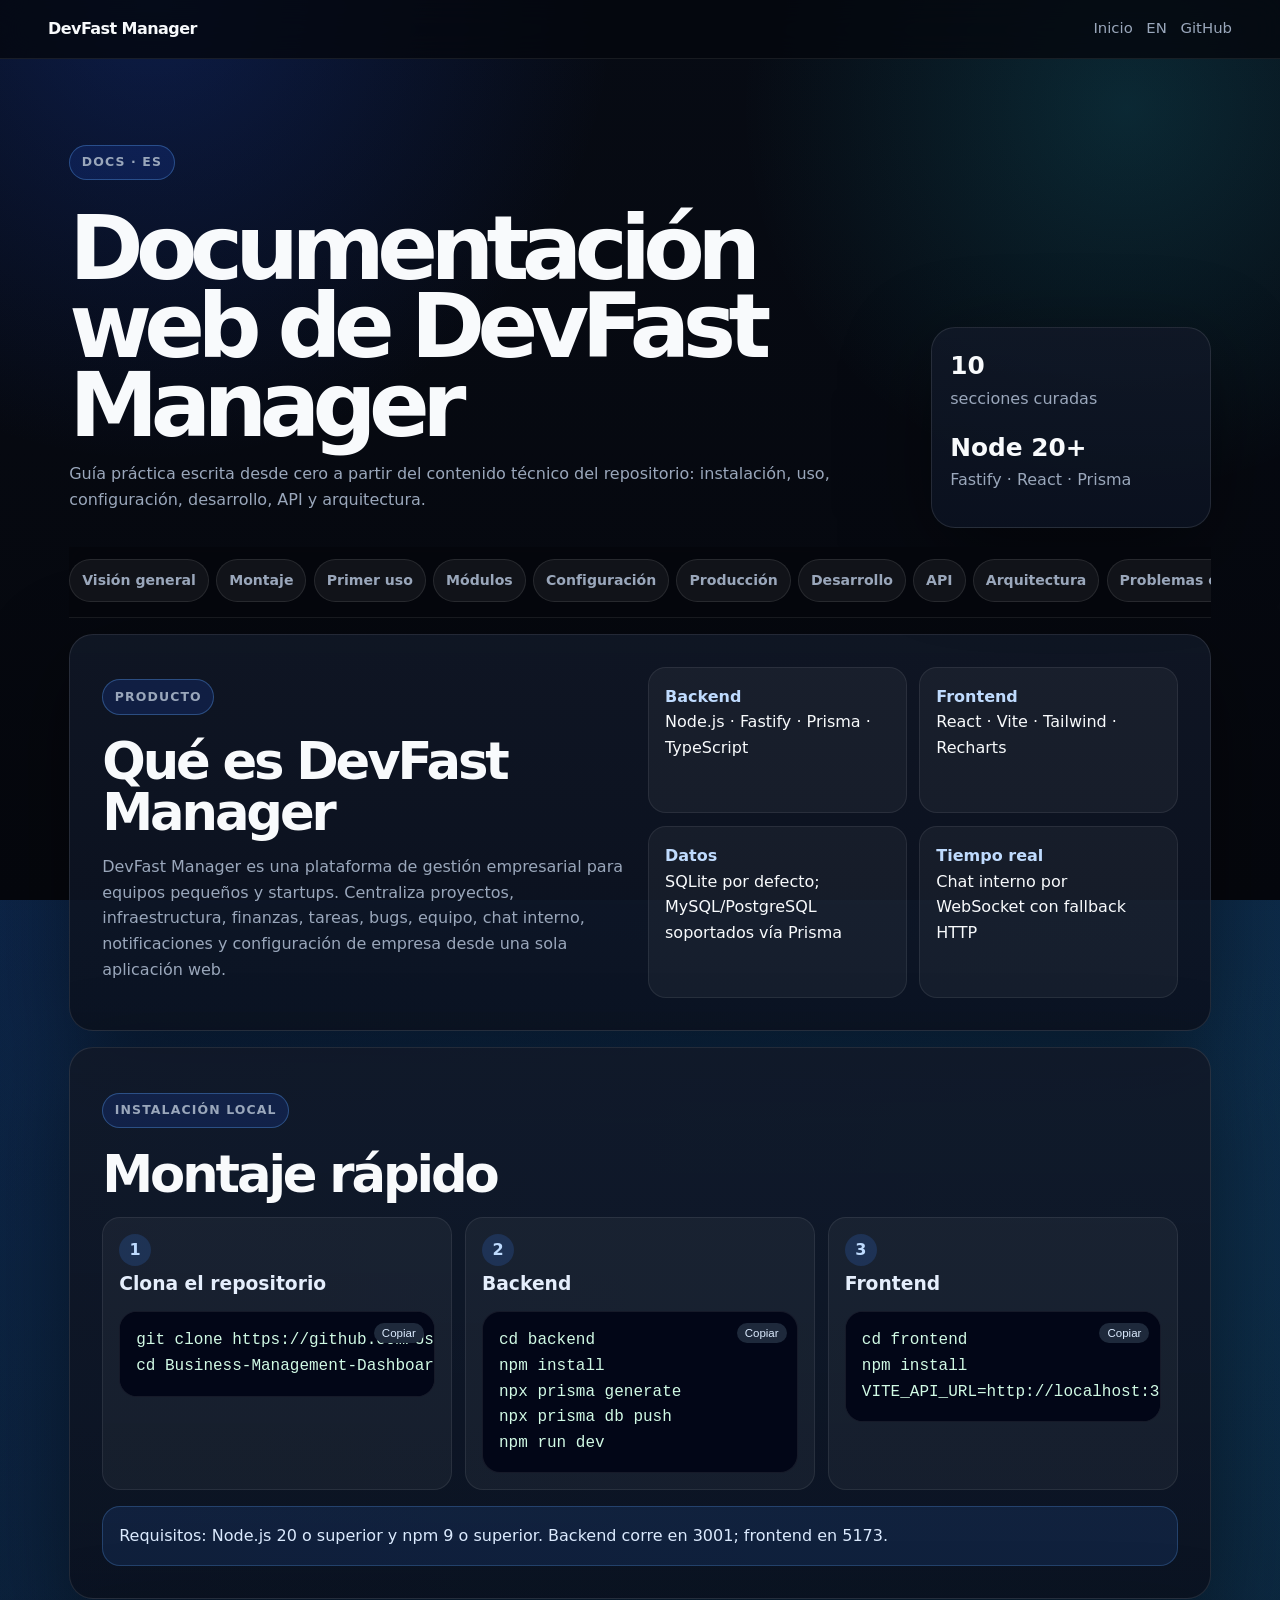
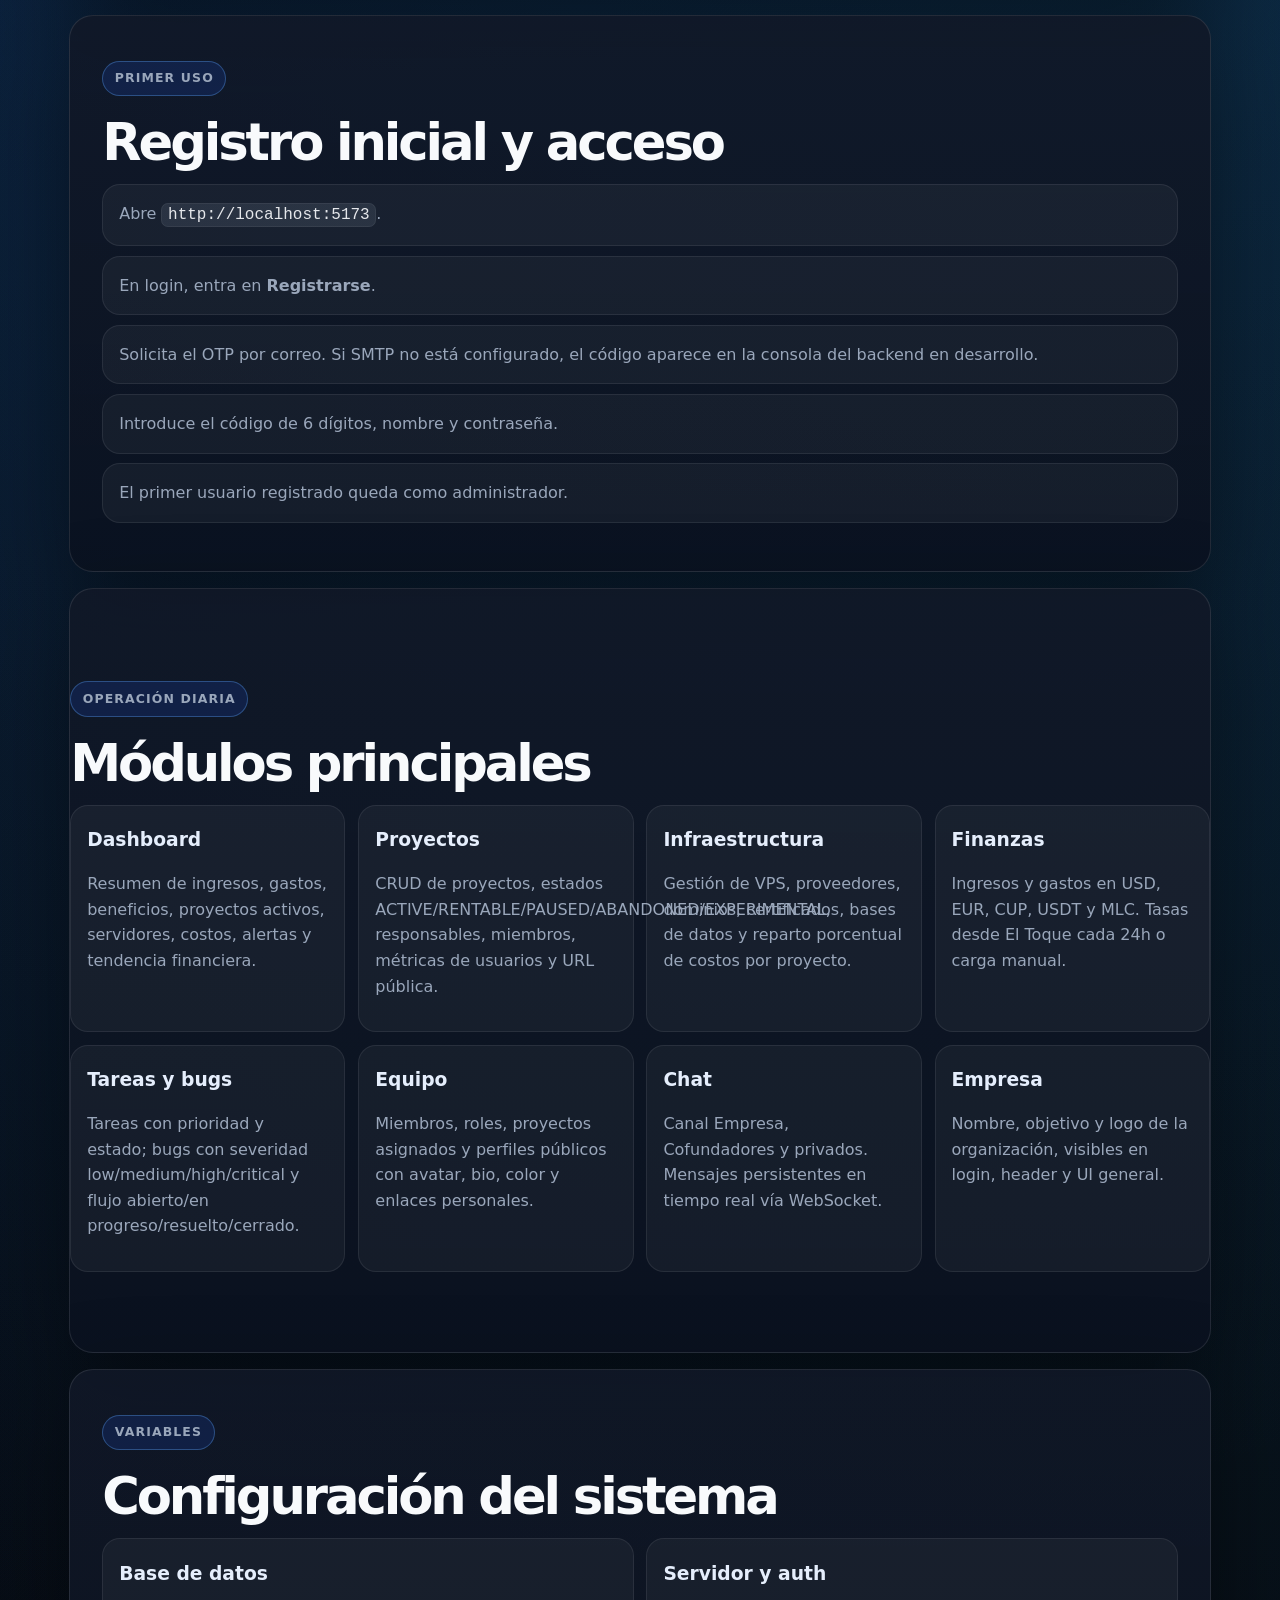
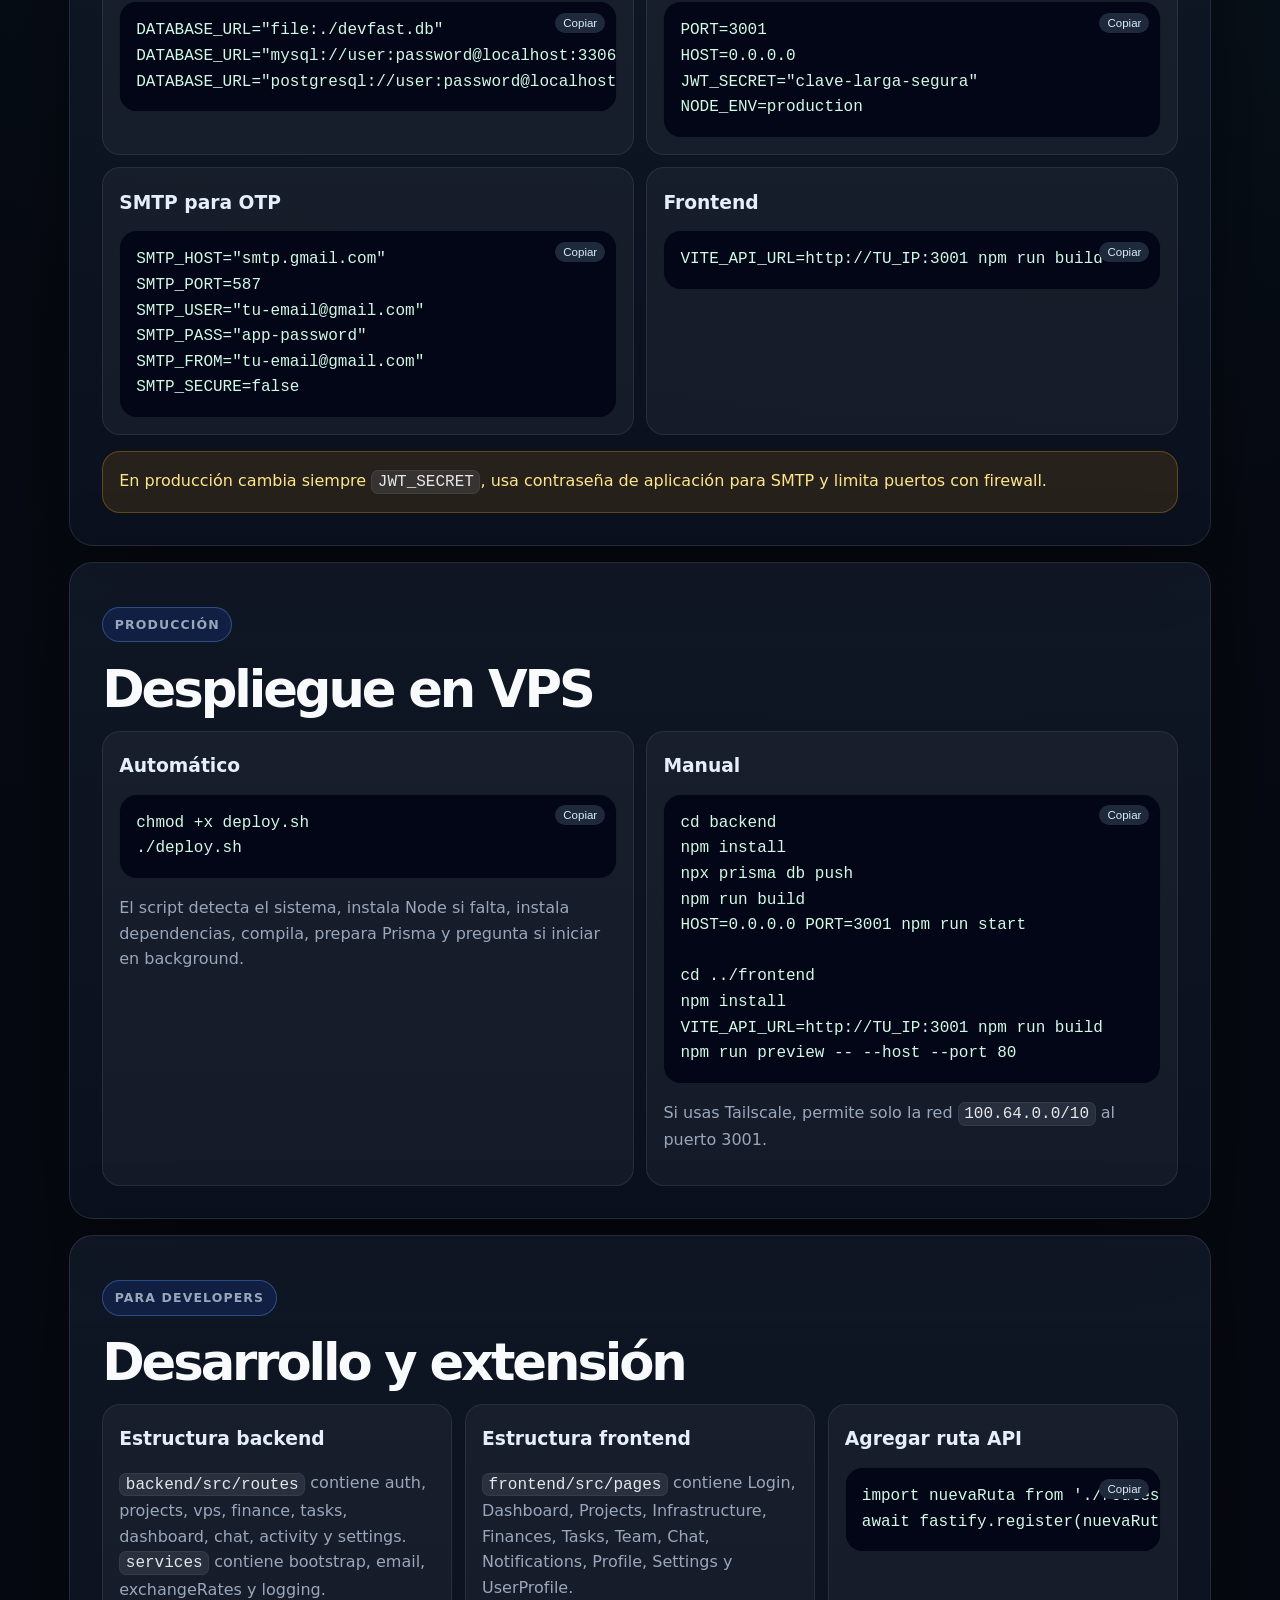
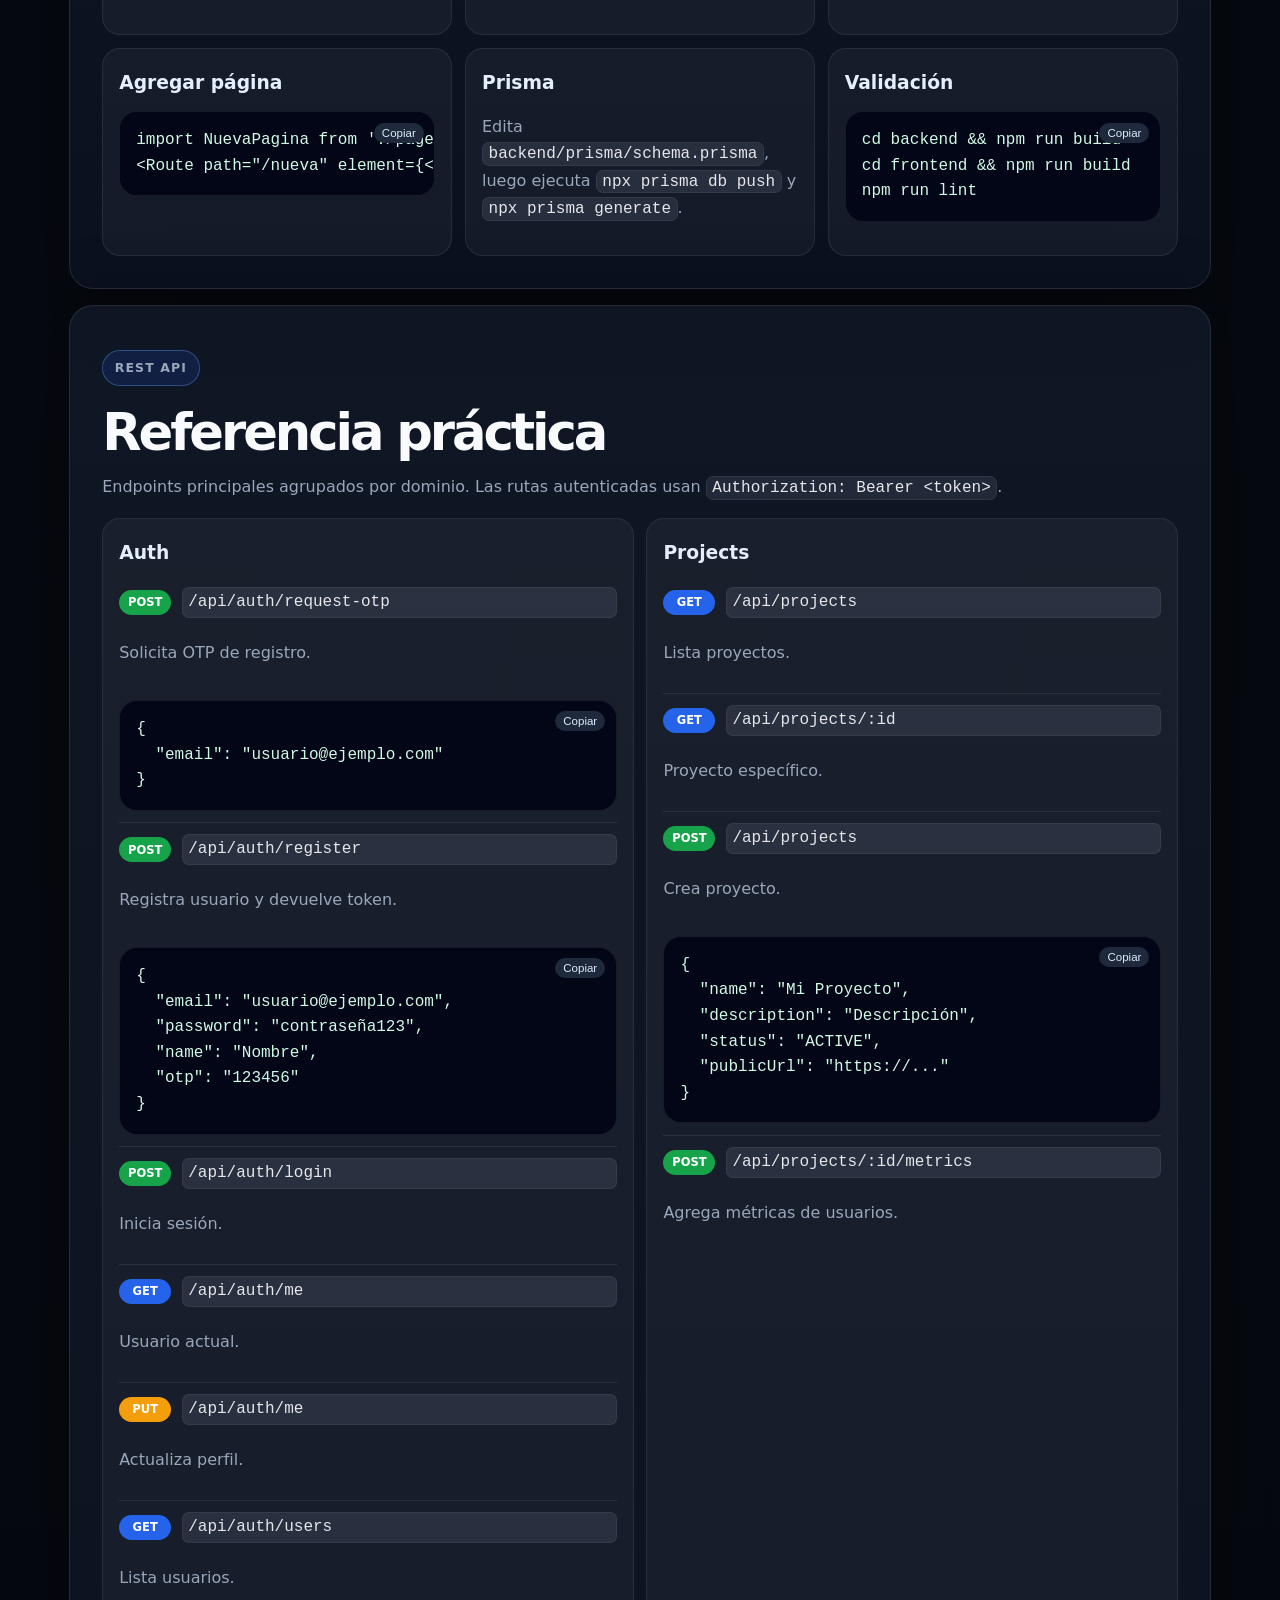
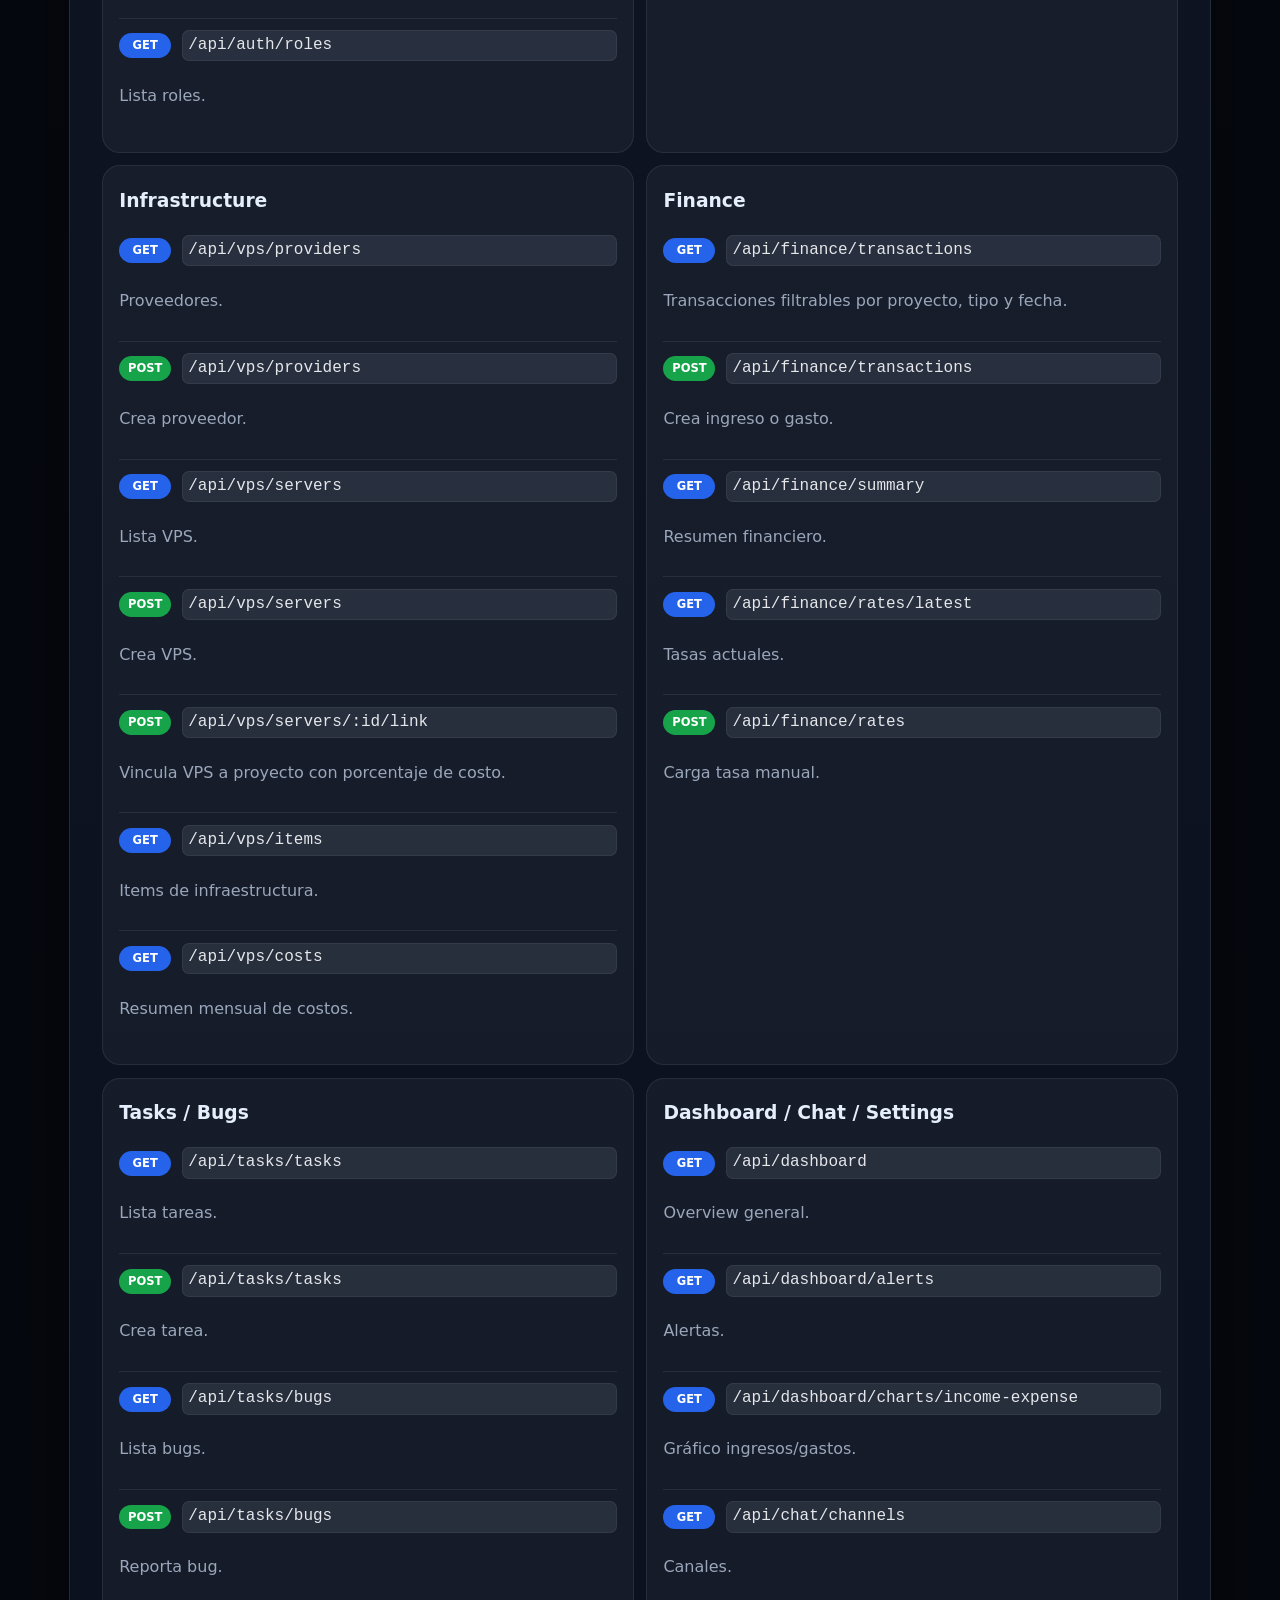
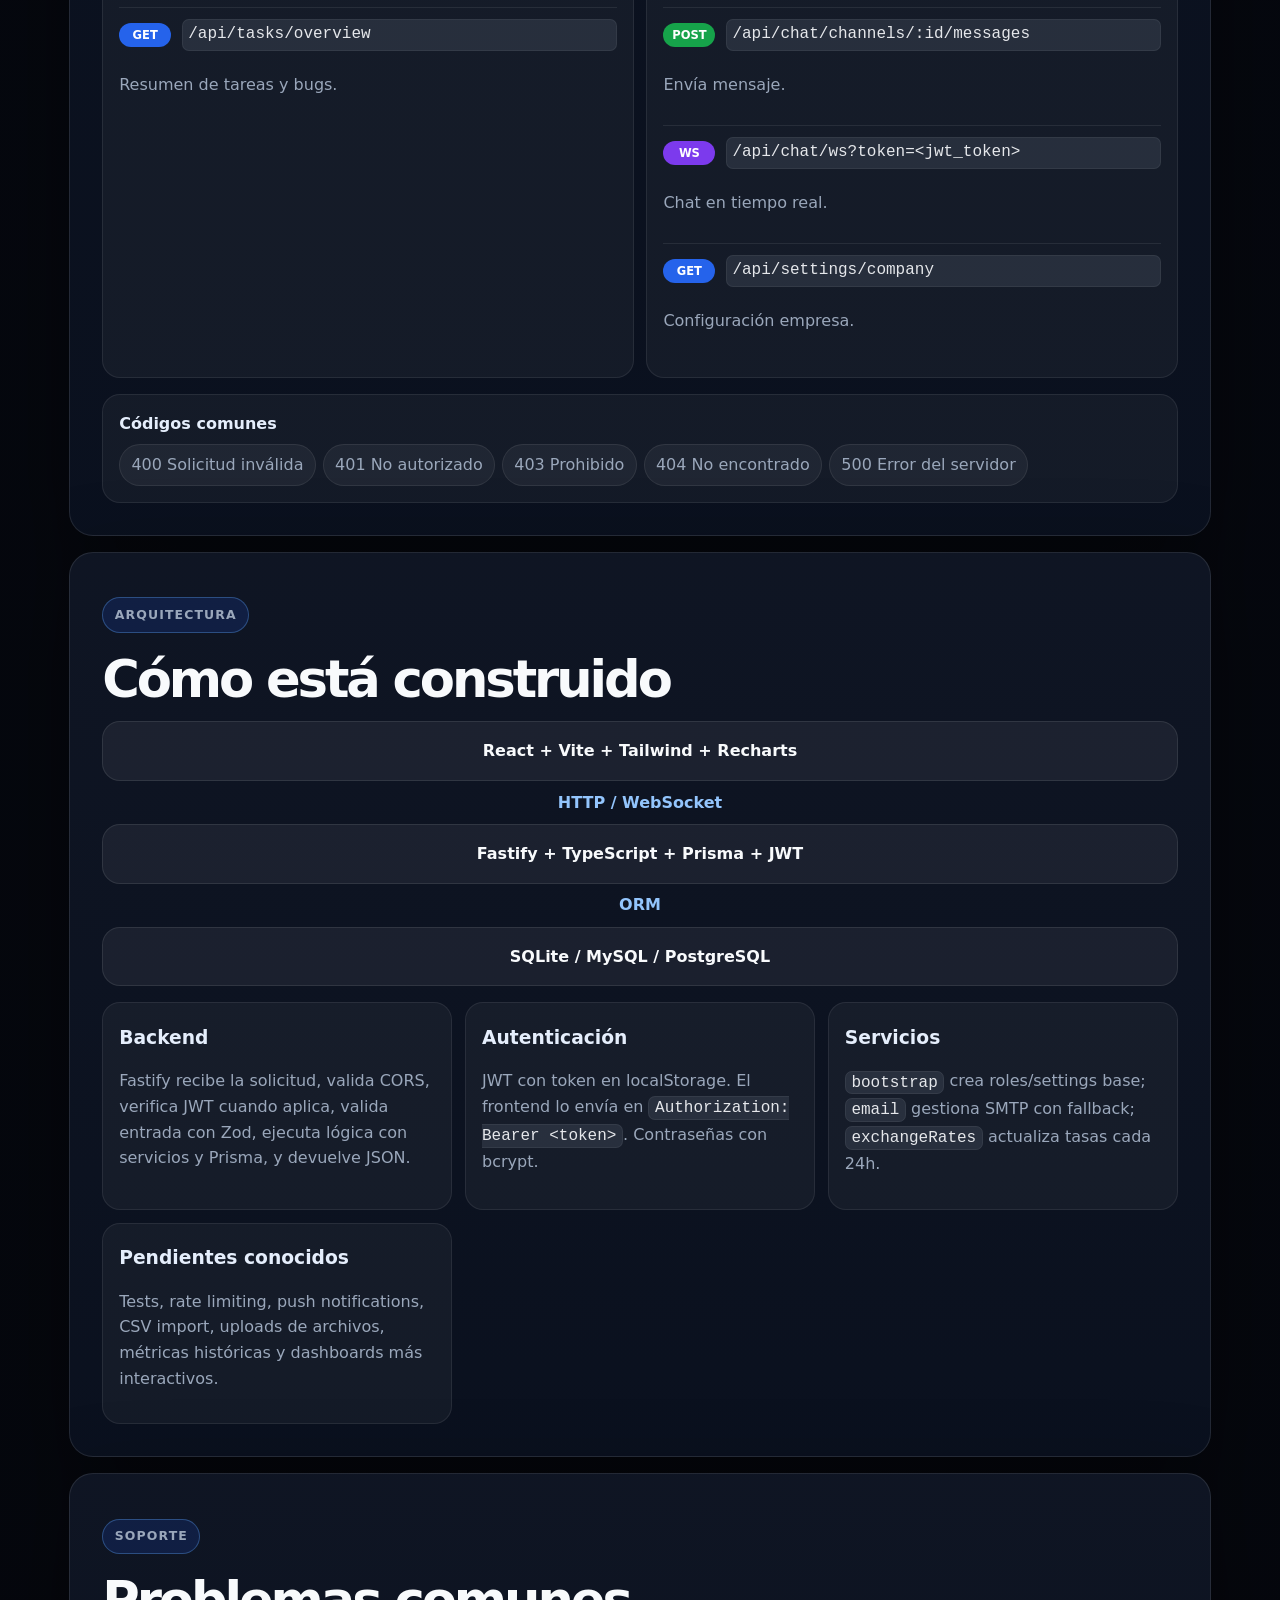
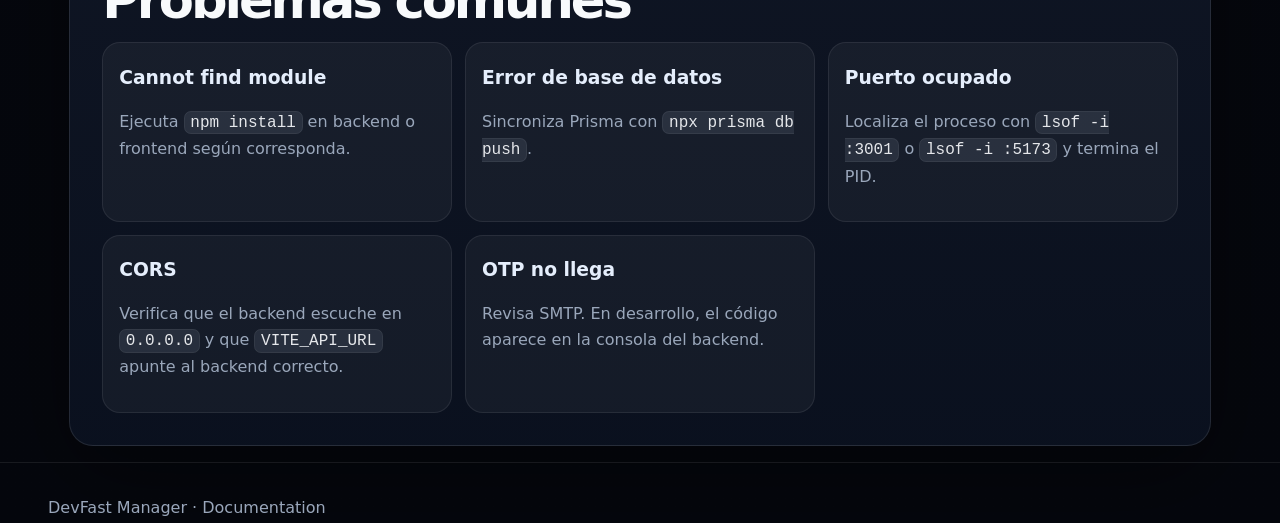
==== commit 3fad7ff0: "Unify dark responsive design across site and docs" ====
--- a/docs/index.html
+++ b/docs/index.html
@@ -41,4 +41,4 @@
   "description": "Descripción",
   "status": "ACTIVE",
   "publicUrl": "https://..."
-}</code></pre></div><div class="api-row"><span class="verb post">POST</span><code>/api/projects/:id/metrics</code><p>Agrega métricas de usuarios.</p></div></article><article><h3>Infrastructure</h3><div class="api-row"><span class="verb get">GET</span><code>/api/vps/providers</code><p>Proveedores.</p></div><div class="api-row"><span class="verb post">POST</span><code>/api/vps/providers</code><p>Crea proveedor.</p></div><div class="api-row"><span class="verb get">GET</span><code>/api/vps/servers</code><p>Lista VPS.</p></div><div class="api-row"><span class="verb post">POST</span><code>/api/vps/servers</code><p>Crea VPS.</p></div><div class="api-row"><span class="verb post">POST</span><code>/api/vps/servers/:id/link</code><p>Vincula VPS a proyecto con porcentaje de costo.</p></div><div class="api-row"><span class="verb get">GET</span><code>/api/vps/items</code><p>Items de infraestructura.</p></div><div class="api-row"><span class="verb get">GET</span><code>/api/vps/costs</code><p>Resumen mensual de costos.</p></div></article><article><h3>Finance</h3><div class="api-row"><span class="verb get">GET</span><code>/api/finance/transactions</code><p>Transacciones filtrables por proyecto, tipo y fecha.</p></div><div class="api-row"><span class="verb post">POST</span><code>/api/finance/transactions</code><p>Crea ingreso o gasto.</p></div><div class="api-row"><span class="verb get">GET</span><code>/api/finance/summary</code><p>Resumen financiero.</p></div><div class="api-row"><span class="verb get">GET</span><code>/api/finance/rates/latest</code><p>Tasas actuales.</p></div><div class="api-row"><span class="verb post">POST</span><code>/api/finance/rates</code><p>Carga tasa manual.</p></div></article><article><h3>Tasks / Bugs</h3><div class="api-row"><span class="verb get">GET</span><code>/api/tasks/tasks</code><p>Lista tareas.</p></div><div class="api-row"><span class="verb post">POST</span><code>/api/tasks/tasks</code><p>Crea tarea.</p></div><div class="api-row"><span class="verb get">GET</span><code>/api/tasks/bugs</code><p>Lista bugs.</p></div><div class="api-row"><span class="verb post">POST</span><code>/api/tasks/bugs</code><p>Reporta bug.</p></div><div class="api-row"><span class="verb get">GET</span><code>/api/tasks/overview</code><p>Resumen de tareas y bugs.</p></div></article><article><h3>Dashboard / Chat / Settings</h3><div class="api-row"><span class="verb get">GET</span><code>/api/dashboard</code><p>Overview general.</p></div><div class="api-row"><span class="verb get">GET</span><code>/api/dashboard/alerts</code><p>Alertas.</p></div><div class="api-row"><span class="verb get">GET</span><code>/api/dashboard/charts/income-expense</code><p>Gráfico ingresos/gastos.</p></div><div class="api-row"><span class="verb get">GET</span><code>/api/chat/channels</code><p>Canales.</p></div><div class="api-row"><span class="verb post">POST</span><code>/api/chat/channels/:id/messages</code><p>Envía mensaje.</p></div><div class="api-row"><span class="verb ws">WS</span><code>/api/chat/ws?token=<jwt_token></code><p>Chat en tiempo real.</p></div><div class="api-row"><span class="verb get">GET</span><code>/api/settings/company</code><p>Configuración empresa.</p></div></article></div><div class="error-table"><b>Códigos comunes</b><span>400 Solicitud inválida</span><span>401 No autorizado</span><span>403 Prohibido</span><span>404 No encontrado</span><span>500 Error del servidor</span></div></section><section id="architecture" class="doc-block"><p class="kicker">Arquitectura</p><h2>Cómo está construido</h2><div class="flow"><span>React + Vite + Tailwind + Recharts</span><i>HTTP / WebSocket</i><span>Fastify + TypeScript + Prisma + JWT</span><i>ORM</i><span>SQLite / MySQL / PostgreSQL</span></div><div class="module-grid compact"><article><h3>Backend</h3><p>Fastify recibe la solicitud, valida CORS, verifica JWT cuando aplica, valida entrada con Zod, ejecuta lógica con servicios y Prisma, y devuelve JSON.</p></article><article><h3>Autenticación</h3><p>JWT con token en localStorage. El frontend lo envía en <code>Authorization: Bearer &lt;token&gt;</code>. Contraseñas con bcrypt.</p></article><article><h3>Servicios</h3><p><code>bootstrap</code> crea roles/settings base; <code>email</code> gestiona SMTP con fallback; <code>exchangeRates</code> actualiza tasas cada 24h.</p></article><article><h3>Pendientes conocidos</h3><p>Tests, rate limiting, push notifications, CSV import, uploads de archivos, métricas históricas y dashboards más interactivos.</p></article></div></section><section id="troubleshooting" class="doc-block"><p class="kicker">Soporte</p><h2>Problemas comunes</h2><div class="module-grid compact"><article><h3>Cannot find module</h3><p>Ejecuta <code>npm install</code> en backend o frontend según corresponda.</p></article><article><h3>Error de base de datos</h3><p>Sincroniza Prisma con <code>npx prisma db push</code>.</p></article><article><h3>Puerto ocupado</h3><p>Localiza el proceso con <code>lsof -i :3001</code> o <code>lsof -i :5173</code> y termina el PID.</p></article><article><h3>CORS</h3><p>Verifica que el backend escuche en <code>0.0.0.0</code> y que <code>VITE_API_URL</code> apunte al backend correcto.</p></article><article><h3>OTP no llega</h3><p>Revisa SMTP. En desarrollo, el código aparece en la consola del backend.</p></article></div></section></main><footer class="doc-footer">DevFast Manager · Documentation</footer><script>document.querySelectorAll('.copy').forEach(b=>b.onclick=async()=>{const t=b.nextElementSibling.innerText;try{await navigator.clipboard.writeText(t);b.textContent='OK';setTimeout(()=>b.textContent='Copiar',900)}catch(e){}})</script></body></html>+}</code></pre></div><div class="api-row"><span class="verb post">POST</span><code>/api/projects/:id/metrics</code><p>Agrega métricas de usuarios.</p></div></article><article><h3>Infrastructure</h3><div class="api-row"><span class="verb get">GET</span><code>/api/vps/providers</code><p>Proveedores.</p></div><div class="api-row"><span class="verb post">POST</span><code>/api/vps/providers</code><p>Crea proveedor.</p></div><div class="api-row"><span class="verb get">GET</span><code>/api/vps/servers</code><p>Lista VPS.</p></div><div class="api-row"><span class="verb post">POST</span><code>/api/vps/servers</code><p>Crea VPS.</p></div><div class="api-row"><span class="verb post">POST</span><code>/api/vps/servers/:id/link</code><p>Vincula VPS a proyecto con porcentaje de costo.</p></div><div class="api-row"><span class="verb get">GET</span><code>/api/vps/items</code><p>Items de infraestructura.</p></div><div class="api-row"><span class="verb get">GET</span><code>/api/vps/costs</code><p>Resumen mensual de costos.</p></div></article><article><h3>Finance</h3><div class="api-row"><span class="verb get">GET</span><code>/api/finance/transactions</code><p>Transacciones filtrables por proyecto, tipo y fecha.</p></div><div class="api-row"><span class="verb post">POST</span><code>/api/finance/transactions</code><p>Crea ingreso o gasto.</p></div><div class="api-row"><span class="verb get">GET</span><code>/api/finance/summary</code><p>Resumen financiero.</p></div><div class="api-row"><span class="verb get">GET</span><code>/api/finance/rates/latest</code><p>Tasas actuales.</p></div><div class="api-row"><span class="verb post">POST</span><code>/api/finance/rates</code><p>Carga tasa manual.</p></div></article><article><h3>Tasks / Bugs</h3><div class="api-row"><span class="verb get">GET</span><code>/api/tasks/tasks</code><p>Lista tareas.</p></div><div class="api-row"><span class="verb post">POST</span><code>/api/tasks/tasks</code><p>Crea tarea.</p></div><div class="api-row"><span class="verb get">GET</span><code>/api/tasks/bugs</code><p>Lista bugs.</p></div><div class="api-row"><span class="verb post">POST</span><code>/api/tasks/bugs</code><p>Reporta bug.</p></div><div class="api-row"><span class="verb get">GET</span><code>/api/tasks/overview</code><p>Resumen de tareas y bugs.</p></div></article><article><h3>Dashboard / Chat / Settings</h3><div class="api-row"><span class="verb get">GET</span><code>/api/dashboard</code><p>Overview general.</p></div><div class="api-row"><span class="verb get">GET</span><code>/api/dashboard/alerts</code><p>Alertas.</p></div><div class="api-row"><span class="verb get">GET</span><code>/api/dashboard/charts/income-expense</code><p>Gráfico ingresos/gastos.</p></div><div class="api-row"><span class="verb get">GET</span><code>/api/chat/channels</code><p>Canales.</p></div><div class="api-row"><span class="verb post">POST</span><code>/api/chat/channels/:id/messages</code><p>Envía mensaje.</p></div><div class="api-row"><span class="verb ws">WS</span><code>/api/chat/ws?token=&lt;jwt_token&gt;</code><p>Chat en tiempo real.</p></div><div class="api-row"><span class="verb get">GET</span><code>/api/settings/company</code><p>Configuración empresa.</p></div></article></div><div class="error-table"><b>Códigos comunes</b><span>400 Solicitud inválida</span><span>401 No autorizado</span><span>403 Prohibido</span><span>404 No encontrado</span><span>500 Error del servidor</span></div></section><section id="architecture" class="doc-block"><p class="kicker">Arquitectura</p><h2>Cómo está construido</h2><div class="flow"><span>React + Vite + Tailwind + Recharts</span><i>HTTP / WebSocket</i><span>Fastify + TypeScript + Prisma + JWT</span><i>ORM</i><span>SQLite / MySQL / PostgreSQL</span></div><div class="module-grid compact"><article><h3>Backend</h3><p>Fastify recibe la solicitud, valida CORS, verifica JWT cuando aplica, valida entrada con Zod, ejecuta lógica con servicios y Prisma, y devuelve JSON.</p></article><article><h3>Autenticación</h3><p>JWT con token en localStorage. El frontend lo envía en <code>Authorization: Bearer &lt;token&gt;</code>. Contraseñas con bcrypt.</p></article><article><h3>Servicios</h3><p><code>bootstrap</code> crea roles/settings base; <code>email</code> gestiona SMTP con fallback; <code>exchangeRates</code> actualiza tasas cada 24h.</p></article><article><h3>Pendientes conocidos</h3><p>Tests, rate limiting, push notifications, CSV import, uploads de archivos, métricas históricas y dashboards más interactivos.</p></article></div></section><section id="troubleshooting" class="doc-block"><p class="kicker">Soporte</p><h2>Problemas comunes</h2><div class="module-grid compact"><article><h3>Cannot find module</h3><p>Ejecuta <code>npm install</code> en backend o frontend según corresponda.</p></article><article><h3>Error de base de datos</h3><p>Sincroniza Prisma con <code>npx prisma db push</code>.</p></article><article><h3>Puerto ocupado</h3><p>Localiza el proceso con <code>lsof -i :3001</code> o <code>lsof -i :5173</code> y termina el PID.</p></article><article><h3>CORS</h3><p>Verifica que el backend escuche en <code>0.0.0.0</code> y que <code>VITE_API_URL</code> apunte al backend correcto.</p></article><article><h3>OTP no llega</h3><p>Revisa SMTP. En desarrollo, el código aparece en la consola del backend.</p></article></div></section></main><footer class="doc-footer">DevFast Manager · Documentation</footer><script>document.querySelectorAll('.copy').forEach(b=>b.onclick=async()=>{const t=b.nextElementSibling.innerText;try{await navigator.clipboard.writeText(t);b.textContent='OK';setTimeout(()=>b.textContent='Copiar',900)}catch(e){}})</script></body></html>
--- a/style.css
+++ b/style.css
@@ -1,4 +1,15 @@
-:root{--bg:#06080d;--panel:#0d1320;--card:#101827;--line:#263244;--text:#f8fafc;--muted:#9aa7bb;--soft:#dbeafe;--blue:#3b82f6;--cyan:#22d3ee;--green:#34d399;--code:#0b1120}*{box-sizing:border-box}html{scroll-behavior:smooth}body{margin:0;background:radial-gradient(circle at 80% 5%,#1d4ed830,transparent 30%),linear-gradient(180deg,#070a12,#05070d);color:var(--text);font-family:Inter,ui-sans-serif,system-ui,Segoe UI,Arial,sans-serif;line-height:1.6}.grain{pointer-events:none;position:fixed;inset:0;opacity:.28;background-image:radial-gradient(#fff 0.5px,transparent .7px);background-size:18px 18px;mask-image:linear-gradient(#000,transparent 80%)}a{color:inherit}nav{position:sticky;top:0;z-index:20;display:flex;justify-content:space-between;align-items:center;gap:1rem;padding:1rem clamp(1rem,5vw,4rem);background:#06080dcc;backdrop-filter:blur(18px);border-bottom:1px solid #ffffff12}.brand{text-decoration:none;font-weight:850;letter-spacing:-.03em}nav div{display:flex;gap:1rem;flex-wrap:wrap}nav a:not(.brand){color:var(--muted);text-decoration:none;font-size:.92rem}.lang{position:fixed;right:1rem;bottom:1rem;z-index:30;display:flex;gap:.2rem;padding:.25rem;background:#0b1220;border:1px solid var(--line);border-radius:999px}.lang button{border:0;background:transparent;color:var(--muted);padding:.5rem .75rem;border-radius:999px}.lang .active{background:var(--blue);color:white}main{max-width:1180px;margin:auto;padding:0 1.1rem}.hero{min-height:calc(100vh - 66px);padding:5rem 0}.hero-grid{display:grid;grid-template-columns:minmax(0,1fr) minmax(320px,.9fr);align-items:center;gap:clamp(2rem,5vw,5rem)}.eyebrow{display:inline-flex;width:max-content;max-width:100%;padding:.42rem .72rem;border:1px solid #60a5fa55;border-radius:999px;color:#dbeafe;background:#1d4ed82b;font-size:.86rem}.hero h1{max-width:780px;margin:1rem 0;font-size:clamp(3.2rem,8vw,7.2rem);line-height:.88;letter-spacing:-.085em}.lead{max-width:680px;color:var(--muted);font-size:clamp(1.05rem,2vw,1.28rem)}.actions{display:flex;gap:.8rem;flex-wrap:wrap;margin-top:2rem}.btn{display:inline-flex;align-items:center;justify-content:center;min-height:46px;padding:.8rem 1rem;border-radius:14px;border:1px solid #ffffff1f;background:#ffffff0d;text-decoration:none;color:white}.btn.primary{background:linear-gradient(135deg,var(--blue),#06b6d4);border:0;font-weight:800}.hero-visual{position:relative;min-height:460px;perspective:1200px}.screen{position:sticky;top:110px;transform:rotateX(2deg) rotateY(-5deg);transition:transform .18s linear}.screen:before{content:"";position:absolute;inset:-18px;background:linear-gradient(135deg,#3b82f6,#22d3ee);filter:blur(36px);opacity:.38;z-index:-1}.screen img{display:block;width:100%;aspect-ratio:16/10;object-fit:cover;border-radius:30px;border:1px solid #ffffff2b;box-shadow:0 40px 120px #000b}.glass-card{position:absolute;padding:.85rem 1rem;border-radius:18px;background:#07101fbb;border:1px solid #ffffff22;backdrop-filter:blur(16px);box-shadow:0 18px 60px #0008}.glass-card b{display:block;font-size:1.35rem}.glass-card span{color:var(--muted);font-size:.82rem}.glass-card.one{left:-22px;bottom:42px}.glass-card.two{right:-12px;top:34px}.split,.terminal,.docs-call,section{padding:5rem 0}h2{font-size:clamp(2.1rem,5vw,4.4rem);line-height:1;letter-spacing:-.065em;margin:.5rem 0 1rem}.split{display:grid;grid-template-columns:1.05fr .95fr;gap:1rem;align-items:center}.split p,.docs-call p,.terminal p,.grid p{color:var(--muted)}.stack-card,.grid article,.terminal{background:linear-gradient(180deg,#111827e8,#0b1220e0);border:1px solid #ffffff14;box-shadow:0 20px 80px #0007;border-radius:28px}.stack-card{display:grid;grid-template-columns:1fr 1fr;gap:.8rem;padding:1rem}.stack-card span{padding:1.1rem;border-radius:20px;background:#ffffff08;border:1px solid #ffffff10}.stack-card b{display:block}.stack-card small{color:var(--muted)}.grid{display:grid;grid-template-columns:repeat(3,1fr);gap:1rem}.grid article{padding:1.25rem;transition:.2s}.grid article:hover{transform:translateY(-3px);border-color:#60a5fa55}.grid h3{margin:.1rem 0;color:#bfdbfe}.terminal{display:grid;grid-template-columns:.8fr 1.2fr;gap:1rem;padding:1.2rem}pre{margin:0;overflow:auto;padding:1rem;border-radius:20px;background:var(--code);color:#d1fae5;border:1px solid #ffffff12}.docs-call{text-align:center}.docs-call p{max-width:680px;margin-left:auto;margin-right:auto}footer{padding:2rem clamp(1rem,5vw,4rem);color:var(--muted);border-top:1px solid #ffffff12}
-.docs-body{background:#f5f7fb;color:#0f172a}.docs-body .grain{display:none}.docs-body nav{background:rgba(255,255,255,.88);border-bottom:1px solid #e5eaf2;color:#0f172a}.docs-body nav a:not(.brand){color:#475569}.docs-main{max-width:1180px;margin:auto;padding:0 1rem}.docs-hero{padding:3.5rem 0 1.5rem}.docs-kicker{color:#2563eb;font-weight:800;font-size:.82rem;text-transform:uppercase;letter-spacing:.12em}.docs-hero h1{max-width:820px;margin:.5rem 0;font-size:clamp(2.4rem,8vw,5.8rem);line-height:.9;letter-spacing:-.075em}.docs-hero p{max-width:760px;color:#64748b;font-size:1.08rem}.docs-actions{display:flex;gap:.7rem;flex-wrap:wrap;margin-top:1rem}.docs-actions a,.docs-actions button{border:1px solid #d9e2ee;background:#fff;color:#0f172a;text-decoration:none;border-radius:999px;padding:.65rem .9rem;font-weight:700}.docs-actions .active{background:#0f172a;color:#fff}.docs-cards{display:grid;grid-template-columns:repeat(3,1fr);gap:.85rem;margin:1rem 0 1.5rem}.docs-cards a{display:block;text-decoration:none;background:#fff;border:1px solid #e6edf5;border-radius:22px;padding:1rem;box-shadow:0 10px 35px rgba(15,23,42,.06);transition:.18s}.docs-cards a:hover{transform:translateY(-2px);border-color:#93c5fd}.docs-cards b{display:block;color:#0f172a}.docs-cards small{display:block;color:#64748b;margin-top:.3rem}.docs-grid{display:grid;grid-template-columns:260px minmax(0,1fr);gap:1rem;padding-bottom:4rem}.docs-sidebar{position:sticky;top:86px;align-self:start;background:#fff;border:1px solid #e6edf5;border-radius:22px;padding:.65rem;box-shadow:0 10px 35px rgba(15,23,42,.05)}.docs-sidebar a{display:flex;gap:.55rem;align-items:center;padding:.72rem .8rem;border-radius:15px;text-decoration:none;color:#475569;font-weight:650}.docs-sidebar a:hover{background:#eff6ff;color:#1d4ed8}.docs-sidebar span{display:grid;place-items:center;width:1.45rem;height:1.45rem;border-radius:999px;background:#eef2ff;color:#2563eb;font-size:.75rem}.mobile-doc-select{display:none;width:100%;padding:.85rem 1rem;margin-bottom:1rem;border:1px solid #d9e2ee;border-radius:16px;background:#fff;color:#0f172a;font-weight:700}.doc-content{display:grid;gap:1rem}.doc-section{background:#fff;border:1px solid #e6edf5;border-radius:26px;padding:clamp(1.05rem,3vw,2.2rem);box-shadow:0 15px 50px rgba(15,23,42,.07);overflow:hidden}.doc-section h1{font-size:clamp(2rem,5vw,3.7rem);line-height:1;letter-spacing:-.065em;margin:0 0 1.2rem;color:#0f172a}.doc-section h2{font-size:clamp(1.45rem,3vw,2.3rem);line-height:1.1;letter-spacing:-.04em;margin:2rem 0 .7rem;color:#111827}.doc-section h3{font-size:1.12rem;margin:1.4rem 0 .45rem;color:#111827}.doc-section p,.doc-section li{color:#475569}.doc-section p{margin:.75rem 0}.doc-section ul,.doc-section ol{padding-left:1.35rem}.doc-section a{color:#2563eb}.doc-section code{background:#eef2f7;color:#0f172a;padding:.12rem .35rem;border-radius:7px;font-size:.92em}.doc-section pre{position:relative;margin:1rem 0;overflow:auto;background:#0b1120;color:#e5e7eb;border-radius:18px;border:1px solid #111827;padding:1rem}.doc-section pre code{background:transparent;color:inherit;padding:0}.copy{position:absolute;right:.7rem;top:.7rem;border:0;border-radius:999px;background:#1e293b;color:#cbd5e1;padding:.25rem .55rem;font-size:.72rem}.table-wrap{overflow:auto;border:1px solid #e2e8f0;border-radius:16px;margin:1rem 0}table{width:100%;border-collapse:collapse;min-width:420px}th,td{text-align:left;padding:.75rem;border-bottom:1px solid #e2e8f0;color:#334155}th{background:#f8fafc;color:#0f172a}.endpoint{display:flex;align-items:center;gap:.6rem;flex-wrap:wrap;background:#f8fafc;border:1px solid #e2e8f0;border-radius:16px;padding:.75rem!important}.endpoint code{background:transparent}.method{display:inline-flex;align-items:center;border-radius:999px;padding:.22rem .55rem;font-size:.72rem;font-weight:900;color:white;background:#64748b}.method.get{background:#2563eb}.method.post{background:#16a34a}.method.put{background:#f59e0b}.method.delete{background:#dc2626}.method.websocket{background:#7c3aed}blockquote{border-left:4px solid #3b82f6;background:#eff6ff;padding:.8rem 1rem;border-radius:12px;color:#334155}hr{border:0;border-top:1px solid #e2e8f0;margin:2rem 0}.docs-body footer{background:#fff;color:#64748b;border-top:1px solid #e5eaf2}@media(max-width:860px){.docs-main{padding:0 .85rem}.docs-hero{padding:2rem 0 1rem}.docs-cards{grid-template-columns:1fr}.docs-grid{display:block}.docs-sidebar{display:none}.mobile-doc-select{display:block;position:sticky;top:.5rem;z-index:10}.doc-section{border-radius:20px;margin-bottom:1rem}.doc-section h1{font-size:2rem}.doc-section pre{margin-left:-.2rem;margin-right:-.2rem;border-radius:14px}.docs-actions a,.docs-actions button{flex:1;justify-content:center;text-align:center}.lang{right:.7rem;bottom:.7rem}}@media(min-width:861px){.doc-section{scroll-margin-top:96px}}
-/* Fresh handcrafted docs */
-.docs-fresh{margin:0;background:#f6f8fb;color:#0f172a;font-family:Inter,ui-sans-serif,system-ui,Segoe UI,Arial,sans-serif}.doc-bg{position:fixed;inset:0;z-index:-1;background:radial-gradient(circle at 10% 0,#dbeafe 0,transparent 34%),radial-gradient(circle at 90% 15%,#ccfbf1 0,transparent 28%),linear-gradient(180deg,#fff,#f6f8fb)}.doc-top{position:sticky;top:0;z-index:20;display:flex;justify-content:space-between;align-items:center;gap:1rem;padding:.9rem clamp(1rem,4vw,3rem);background:rgba(255,255,255,.86);backdrop-filter:blur(16px);border-bottom:1px solid #e2e8f0}.doc-top a{text-decoration:none;color:#334155}.doc-top .brand{font-weight:900;color:#0f172a;letter-spacing:-.03em}.doc-top div{display:flex;gap:1rem;flex-wrap:wrap}.fresh-main{max-width:1180px;margin:auto;padding:0 1rem 4rem}.fresh-hero{display:grid;grid-template-columns:1fr 280px;gap:1.5rem;align-items:end;padding:3.5rem 0 1.4rem}.fresh-hero h1{margin:.5rem 0;font-size:clamp(2.5rem,7vw,5.7rem);line-height:.9;letter-spacing:-.08em}.fresh-hero p{max-width:780px;color:#64748b;font-size:1.08rem}.kicker{display:inline-flex;align-items:center;width:max-content;max-width:100%;padding:.4rem .65rem;border-radius:999px;background:#eff6ff;color:#2563eb;font-size:.78rem;font-weight:900;text-transform:uppercase;letter-spacing:.1em}.doc-card{background:#0f172a;color:#fff;border-radius:28px;padding:1.2rem;box-shadow:0 22px 60px rgba(15,23,42,.18)}.doc-card b{display:block;font-size:1.55rem}.doc-card span{display:block;color:#cbd5e1;margin-bottom:1rem}.doc-nav{position:sticky;top:65px;z-index:15;background:rgba(246,248,251,.92);backdrop-filter:blur(12px);padding:.8rem 0;border-bottom:1px solid #e2e8f0}.doc-nav select{display:none}.doc-nav div{display:flex;gap:.45rem;overflow:auto;padding-bottom:.15rem}.doc-nav a{white-space:nowrap;text-decoration:none;color:#475569;background:#fff;border:1px solid #e2e8f0;border-radius:999px;padding:.55rem .75rem;font-weight:750;font-size:.9rem}.doc-nav a:hover{color:#1d4ed8;border-color:#93c5fd}.doc-block{scroll-margin-top:145px;background:#fff;border:1px solid #e5eaf2;border-radius:30px;margin:1rem 0;padding:clamp(1rem,3vw,2rem);box-shadow:0 18px 50px rgba(15,23,42,.06)}.doc-block h2{font-size:clamp(1.9rem,4vw,3.5rem);line-height:1;letter-spacing:-.06em;margin:.5rem 0 1rem}.doc-block h3{margin:.3rem 0 .5rem}.doc-block p,.doc-block li{color:#475569}.hero-doc{display:grid;grid-template-columns:1fr 1fr;gap:1rem}.facts,.steps,.module-grid,.config-grid,.api-groups,.split-doc{display:grid;gap:.8rem}.facts{grid-template-columns:1fr 1fr}.facts span,.steps article,.module-grid article,.config-grid article,.api-groups article,.split-doc>div,.error-table{background:#f8fafc;border:1px solid #e2e8f0;border-radius:22px;padding:1rem}.facts b,.steps b{display:block;color:#2563eb}.steps{grid-template-columns:repeat(3,1fr)}.steps article>b{width:2rem;height:2rem;border-radius:999px;background:#dbeafe;display:grid;place-items:center}.module-grid{grid-template-columns:repeat(4,1fr)}.module-grid.compact{grid-template-columns:repeat(3,1fr)}.config-grid,.split-doc{grid-template-columns:1fr 1fr}.notice{margin-top:1rem;background:#eff6ff;border:1px solid #bfdbfe;color:#1e3a8a;border-radius:18px;padding:1rem}.notice.danger{background:#fff7ed;border-color:#fed7aa;color:#9a3412}.timeline{counter-reset:item;display:grid;gap:.6rem;padding:0;list-style:none}.timeline li{background:#f8fafc;border:1px solid #e2e8f0;border-radius:18px;padding:.85rem}.doc-block code{background:#eef2f7;border-radius:7px;padding:.12rem .35rem;color:#0f172a}.doc-block pre{position:relative;margin:.8rem 0 0;overflow:auto;background:#0b1120;color:#e5e7eb;border-radius:16px;padding:1rem;border:1px solid #111827}.doc-block pre code{background:transparent;color:inherit;padding:0}.copy{position:absolute;right:.65rem;top:.65rem;border:0;border-radius:999px;background:#1e293b;color:#dbeafe;font-size:.72rem;padding:.25rem .5rem}.flow{display:grid;gap:.55rem;margin:1rem 0}.flow span{background:#0f172a;color:#fff;border-radius:18px;padding:1rem;text-align:center;font-weight:800}.flow i{text-align:center;color:#2563eb;font-style:normal;font-weight:900}.api-groups{grid-template-columns:1fr 1fr}.api-row{display:grid;grid-template-columns:auto 1fr;gap:.35rem .65rem;align-items:center;border-top:1px solid #e2e8f0;padding:.7rem 0}.api-row:first-of-type{border-top:0}.api-row p{grid-column:1/-1;margin:.1rem 0}.api-row pre{grid-column:1/-1}.verb{display:inline-flex;align-items:center;justify-content:center;min-width:52px;border-radius:999px;color:#fff;font-size:.72rem;font-weight:900;padding:.2rem .45rem;background:#64748b}.verb.get{background:#2563eb}.verb.post{background:#16a34a}.verb.put{background:#f59e0b}.verb.delete{background:#dc2626}.verb.ws{background:#7c3aed}.error-table{display:flex;gap:.45rem;flex-wrap:wrap;margin-top:1rem}.error-table b{width:100%}.error-table span{background:#fff;border:1px solid #e2e8f0;border-radius:999px;padding:.45rem .7rem;color:#475569}.doc-footer{padding:2rem clamp(1rem,4vw,3rem);color:#64748b;background:#fff;border-top:1px solid #e2e8f0}@media(max-width:940px){.fresh-hero,.hero-doc,.config-grid,.split-doc,.api-groups{grid-template-columns:1fr}.steps,.module-grid,.module-grid.compact{grid-template-columns:1fr 1fr}.facts{grid-template-columns:1fr 1fr}}@media(max-width:640px){.doc-top{position:static;align-items:flex-start;flex-direction:column}.fresh-main{padding:0 .85rem 3rem}.fresh-hero{padding:2rem 0 1rem}.fresh-hero h1{font-size:2.55rem}.doc-card{display:none}.doc-nav{position:sticky;top:0;padding:.7rem 0}.doc-nav div{display:none}.doc-nav select{display:block;width:100%;padding:.85rem 1rem;border:1px solid #d7e0ea;border-radius:16px;background:#fff;color:#0f172a;font-weight:800}.doc-block{scroll-margin-top:80px;border-radius:22px;margin:.8rem 0;padding:1rem}.steps,.module-grid,.module-grid.compact,.facts{grid-template-columns:1fr}.api-row{grid-template-columns:1fr}.api-row code{width:max-content;max-width:100%;overflow:auto}.doc-block pre{margin-left:-.2rem;margin-right:-.2rem;border-radius:14px}}
+:root{
+  --bg:#05070d;--bg2:#070b14;--panel:#0b1220;--card:#101827;--card2:#0f172a;
+  --line:#223047;--line2:#314158;--text:#f8fafc;--muted:#9aa7bb;--muted2:#64748b;
+  --blue:#3b82f6;--cyan:#22d3ee;--green:#34d399;--amber:#f59e0b;--red:#ef4444;
+  --radius:24px;--shadow:0 26px 90px rgba(0,0,0,.42);
+}
+*{box-sizing:border-box}html{scroll-behavior:smooth}body{margin:0;min-width:0;background:radial-gradient(circle at 80% 0,#1d4ed833,transparent 30%),radial-gradient(circle at 15% 20%,#0891b222,transparent 28%),linear-gradient(180deg,var(--bg2),var(--bg));color:var(--text);font-family:Inter,ui-sans-serif,system-ui,Segoe UI,Arial,sans-serif;line-height:1.6;overflow-x:hidden}a{color:inherit}.grain,.doc-bg{pointer-events:none;position:fixed;inset:0;z-index:-2}.grain{opacity:.18;background-image:radial-gradient(#fff .55px,transparent .75px);background-size:18px 18px;mask-image:linear-gradient(#000,transparent 78%)}.doc-bg{background:radial-gradient(circle at 12% 0,#1d4ed842,transparent 32%),radial-gradient(circle at 88% 12%,#22d3ee26,transparent 28%),linear-gradient(180deg,var(--bg2),var(--bg))}
+nav,.doc-top{position:sticky;top:0;z-index:30;display:flex;justify-content:space-between;align-items:center;gap:1rem;padding:1rem clamp(1rem,4vw,3rem);background:rgba(5,7,13,.78);backdrop-filter:blur(18px);border-bottom:1px solid rgba(255,255,255,.08)}.brand{text-decoration:none;font-weight:900;letter-spacing:-.035em;color:var(--text)}nav div,.doc-top div{display:flex;gap:.85rem;align-items:center;flex-wrap:wrap}nav a:not(.brand),.doc-top a:not(.brand){text-decoration:none;color:var(--muted);font-size:.93rem}.lang{position:fixed;right:1rem;bottom:1rem;z-index:40;display:flex;gap:.2rem;padding:.25rem;background:rgba(11,18,32,.92);border:1px solid var(--line);border-radius:999px;box-shadow:var(--shadow)}.lang button{border:0;background:transparent;color:var(--muted);padding:.5rem .75rem;border-radius:999px;cursor:pointer}.lang button.active,.lang .active{background:linear-gradient(135deg,var(--blue),var(--cyan));color:white}
+main,.fresh-main{width:min(1180px,100%);margin:auto;padding:0 clamp(.9rem,3vw,1.2rem)}.hero{min-height:calc(100svh - 68px);padding:clamp(3.5rem,8vw,6rem) 0}.hero-grid{display:grid;grid-template-columns:minmax(0,1fr) minmax(280px,.92fr);align-items:center;gap:clamp(2rem,5vw,5rem)}.hero-copy{min-width:0}.eyebrow,.kicker{display:inline-flex;width:max-content;max-width:100%;padding:.42rem .72rem;border:1px solid rgba(96,165,250,.35);border-radius:999px;background:rgba(29,78,216,.18);color:#dbeafe;font-size:.78rem;font-weight:900;text-transform:uppercase;letter-spacing:.09em}.hero h1,.fresh-hero h1{margin:1rem 0;font-size:clamp(3rem,8vw,7.1rem);line-height:.88;letter-spacing:-.085em;max-width:840px}.lead,.hero-copy p,.split p,.terminal p,.docs-call p,.grid p,.fresh-hero p,.doc-block p,.doc-block li{color:var(--muted)}.lead{max-width:680px;font-size:clamp(1.02rem,2vw,1.28rem)}.actions{display:flex;gap:.8rem;flex-wrap:wrap;margin-top:2rem}.btn{display:inline-flex;align-items:center;justify-content:center;min-height:46px;padding:.82rem 1rem;border-radius:14px;border:1px solid rgba(255,255,255,.14);background:rgba(255,255,255,.06);text-decoration:none;color:white;font-weight:750}.btn.primary{border:0;background:linear-gradient(135deg,var(--blue),var(--cyan));box-shadow:0 16px 46px rgba(59,130,246,.28)}.hero-visual{min-width:0;perspective:1000px}.screen{position:relative;transform:rotateX(2deg) rotateY(-5deg);will-change:transform}.screen:before{content:"";position:absolute;inset:-16px;background:linear-gradient(135deg,var(--blue),var(--cyan));filter:blur(36px);opacity:.36;z-index:-1}.screen img{display:block;width:100%;max-width:100%;aspect-ratio:16/10;object-fit:cover;border-radius:30px;border:1px solid rgba(255,255,255,.18);box-shadow:var(--shadow)}.glass-card{position:absolute;padding:.85rem 1rem;border-radius:18px;background:rgba(7,16,31,.78);border:1px solid rgba(255,255,255,.16);backdrop-filter:blur(16px);box-shadow:0 18px 60px #0008}.glass-card b{display:block;font-size:1.35rem}.glass-card span{color:var(--muted);font-size:.82rem}.glass-card.one{left:-12px;bottom:36px}.glass-card.two{right:-8px;top:30px}
+.split,.terminal,.docs-call,#modules{padding:clamp(3.2rem,7vw,5rem) 0}h2{font-size:clamp(2rem,5vw,4.2rem);line-height:1;letter-spacing:-.065em;margin:.5rem 0 1rem}.split{display:grid;grid-template-columns:1fr .9fr;gap:1rem;align-items:center}.stack-card,.grid article,.terminal,.doc-card,.doc-block{background:linear-gradient(180deg,rgba(17,24,39,.88),rgba(11,18,32,.92));border:1px solid rgba(255,255,255,.1);box-shadow:var(--shadow);border-radius:var(--radius)}.stack-card{display:grid;grid-template-columns:repeat(2,minmax(0,1fr));gap:.8rem;padding:1rem}.stack-card span,.facts span,.steps article,.module-grid article,.config-grid article,.api-groups article,.split-doc>div,.error-table,.timeline li{background:rgba(255,255,255,.045);border:1px solid rgba(255,255,255,.08);border-radius:18px;padding:1rem}.stack-card b,.facts b,.steps b{display:block;color:#bfdbfe}.stack-card small{color:var(--muted)}.grid{display:grid;grid-template-columns:repeat(3,minmax(0,1fr));gap:1rem}.grid article{padding:1.25rem}.grid h3{color:#bfdbfe;margin:.1rem 0}.terminal{display:grid;grid-template-columns:.85fr 1.15fr;gap:1rem;padding:1.2rem}pre{position:relative;margin:0;overflow:auto;max-width:100%;padding:1rem;border-radius:18px;background:#020617;color:#d1fae5;border:1px solid rgba(255,255,255,.08);-webkit-overflow-scrolling:touch}code{font-family:ui-monospace,SFMono-Regular,Menlo,Monaco,Consolas,monospace}.docs-call{text-align:center}.docs-call p{max-width:720px;margin-left:auto;margin-right:auto}footer,.doc-footer{padding:2rem clamp(1rem,4vw,3rem);color:var(--muted);border-top:1px solid rgba(255,255,255,.08)}
+/* Docs */
+.docs-fresh{background:radial-gradient(circle at 12% 0,#1d4ed842,transparent 32%),radial-gradient(circle at 88% 12%,#22d3ee26,transparent 28%),linear-gradient(180deg,var(--bg2),var(--bg));color:var(--text)}.fresh-hero{display:grid;grid-template-columns:minmax(0,1fr) 280px;gap:1.5rem;align-items:end;padding:clamp(2.8rem,6vw,4.6rem) 0 1.2rem}.fresh-hero h1{font-size:clamp(2.6rem,7vw,5.8rem)}.doc-card{padding:1.15rem}.doc-card b{display:block;font-size:1.55rem}.doc-card span{display:block;color:var(--muted);margin-bottom:1rem}.doc-nav{position:sticky;top:65px;z-index:25;background:rgba(5,7,13,.82);backdrop-filter:blur(14px);padding:.75rem 0;border-bottom:1px solid rgba(255,255,255,.08)}.doc-nav select{display:none}.doc-nav div{display:flex;gap:.45rem;overflow:auto;padding-bottom:.2rem;scrollbar-width:none}.doc-nav div::-webkit-scrollbar{display:none}.doc-nav a{white-space:nowrap;text-decoration:none;color:var(--muted);background:rgba(255,255,255,.055);border:1px solid rgba(255,255,255,.09);border-radius:999px;padding:.55rem .75rem;font-weight:800;font-size:.88rem}.doc-nav a:hover{color:white;border-color:rgba(96,165,250,.5)}.doc-block{scroll-margin-top:145px;margin:1rem 0;padding:clamp(1rem,3vw,2rem);overflow:hidden}.doc-block h2{font-size:clamp(1.9rem,4vw,3.4rem);line-height:1;letter-spacing:-.06em;margin:.55rem 0 1rem}.doc-block h3{margin:.2rem 0 .5rem;color:#e5eefc}.hero-doc{display:grid;grid-template-columns:1fr 1fr;gap:1rem}.facts,.steps,.module-grid,.config-grid,.api-groups,.split-doc{display:grid;gap:.8rem}.facts,.config-grid,.split-doc,.api-groups{grid-template-columns:repeat(2,minmax(0,1fr))}.steps{grid-template-columns:repeat(3,minmax(0,1fr))}.module-grid{grid-template-columns:repeat(4,minmax(0,1fr))}.module-grid.compact{grid-template-columns:repeat(3,minmax(0,1fr))}.steps article>b{width:2rem;height:2rem;border-radius:999px;background:rgba(59,130,246,.18);display:grid;place-items:center}.notice{margin-top:1rem;background:rgba(59,130,246,.12);border:1px solid rgba(96,165,250,.25);color:#dbeafe;border-radius:18px;padding:1rem}.notice.danger{background:rgba(245,158,11,.12);border-color:rgba(245,158,11,.3);color:#fde68a}.timeline{display:grid;gap:.6rem;padding:0;list-style:none}.doc-block code{background:rgba(148,163,184,.14);border:1px solid rgba(255,255,255,.06);border-radius:7px;padding:.12rem .35rem;color:#e5e7eb}.doc-block pre{margin:.8rem 0 0}.doc-block pre code{background:transparent;border:0;color:inherit;padding:0}.copy{position:absolute;right:.65rem;top:.65rem;border:0;border-radius:999px;background:#1e293b;color:#dbeafe;font-size:.72rem;padding:.25rem .5rem}.flow{display:grid;gap:.55rem;margin:1rem 0}.flow span{background:rgba(255,255,255,.06);border:1px solid rgba(255,255,255,.09);border-radius:18px;padding:1rem;text-align:center;font-weight:850}.flow i{text-align:center;color:#93c5fd;font-style:normal;font-weight:900}.api-row{display:grid;grid-template-columns:auto minmax(0,1fr);gap:.35rem .65rem;align-items:center;border-top:1px solid rgba(255,255,255,.08);padding:.7rem 0}.api-row:first-of-type{border-top:0}.api-row p,.api-row pre{grid-column:1/-1}.verb{display:inline-flex;align-items:center;justify-content:center;min-width:52px;border-radius:999px;color:#fff;font-size:.72rem;font-weight:900;padding:.2rem .45rem;background:#64748b}.verb.get{background:#2563eb}.verb.post{background:#16a34a}.verb.put{background:#f59e0b}.verb.delete{background:#dc2626}.verb.ws{background:#7c3aed}.error-table{display:flex;gap:.45rem;flex-wrap:wrap;margin-top:1rem}.error-table b{width:100%;color:#e5eefc}.error-table span{background:rgba(255,255,255,.05);border:1px solid rgba(255,255,255,.08);border-radius:999px;padding:.45rem .7rem;color:var(--muted)}
+@media(max-width:980px){.hero-grid,.split,.terminal,.fresh-hero,.hero-doc,.config-grid,.split-doc,.api-groups{grid-template-columns:1fr}.grid{grid-template-columns:repeat(2,minmax(0,1fr))}.steps,.module-grid,.module-grid.compact,.facts{grid-template-columns:repeat(2,minmax(0,1fr))}.hero{min-height:auto}.hero-visual{max-width:680px}.doc-card{display:none}}
+@media(max-width:680px){nav,.doc-top{position:static;align-items:flex-start;flex-direction:column;padding:.9rem 1rem}nav div,.doc-top div{gap:.75rem}.lang{right:.7rem;bottom:.7rem}.hero{padding:3rem 0}.hero h1,.fresh-hero h1{font-size:clamp(2.65rem,15vw,4rem);letter-spacing:-.075em}.lead{font-size:1rem}.actions .btn{flex:1 1 100%}.hero-grid{gap:1.4rem}.screen{transform:none!important}.screen img{border-radius:20px}.screen:before{inset:-8px;filter:blur(24px)}.glass-card{display:none}.split,.terminal,.docs-call,#modules{padding:3rem 0}.stack-card,.grid,.steps,.module-grid,.module-grid.compact,.facts{grid-template-columns:1fr}.grid article,.stack-card span,.facts span,.steps article,.module-grid article,.config-grid article,.api-groups article,.split-doc>div{border-radius:18px}.terminal{padding:1rem}.fresh-main,main{padding:0 .85rem}.fresh-hero{padding:2.2rem 0 1rem}.doc-nav{position:sticky;top:0;padding:.65rem 0}.doc-nav div{display:none}.doc-nav select{display:block;width:100%;padding:.85rem 1rem;border:1px solid var(--line);border-radius:15px;background:var(--panel);color:var(--text);font-weight:800}.doc-block{scroll-margin-top:78px;border-radius:20px;margin:.8rem 0;padding:1rem}.doc-block h2{font-size:2rem}.api-row{grid-template-columns:1fr}.api-row code{display:block;width:100%;overflow:auto;white-space:nowrap}.doc-block pre,pre{border-radius:14px;padding:.9rem;max-width:100%}}
+@media(prefers-reduced-motion:reduce){*{scroll-behavior:auto!important}.screen{transition:none!important}}
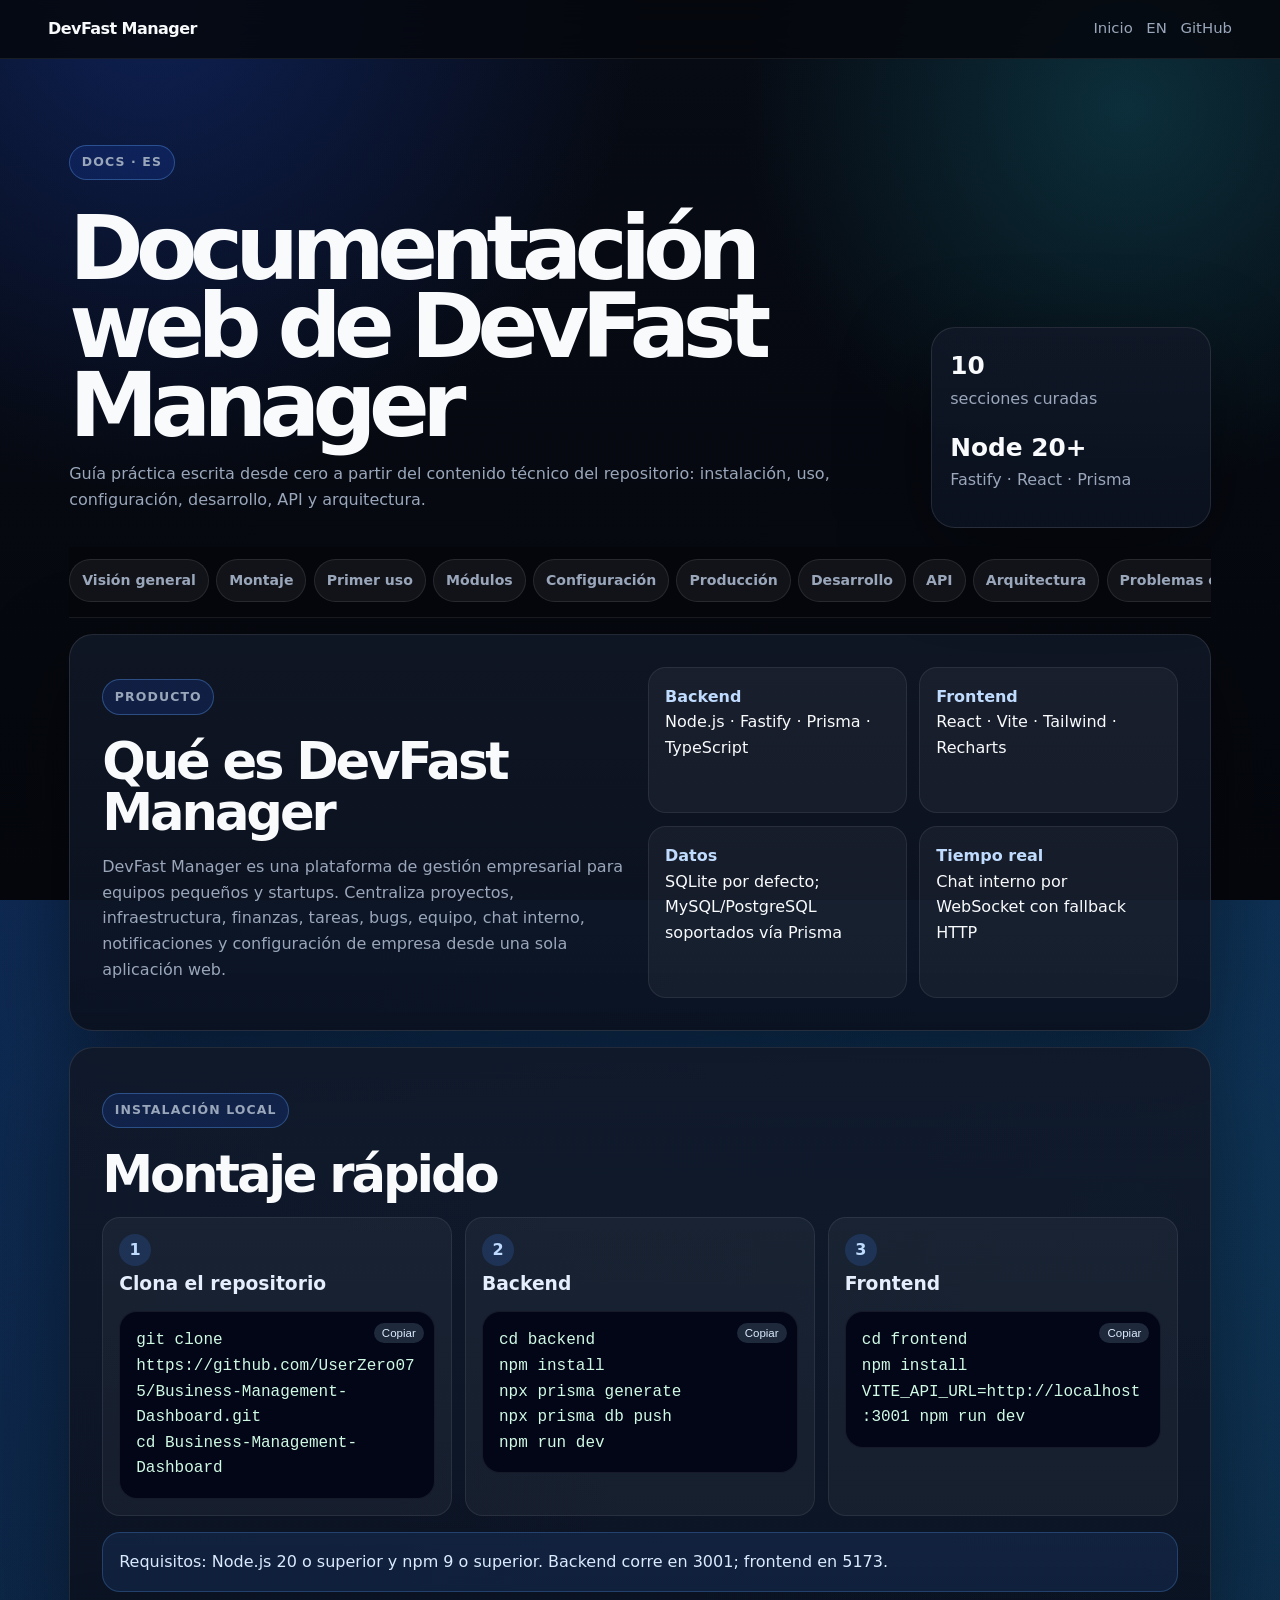
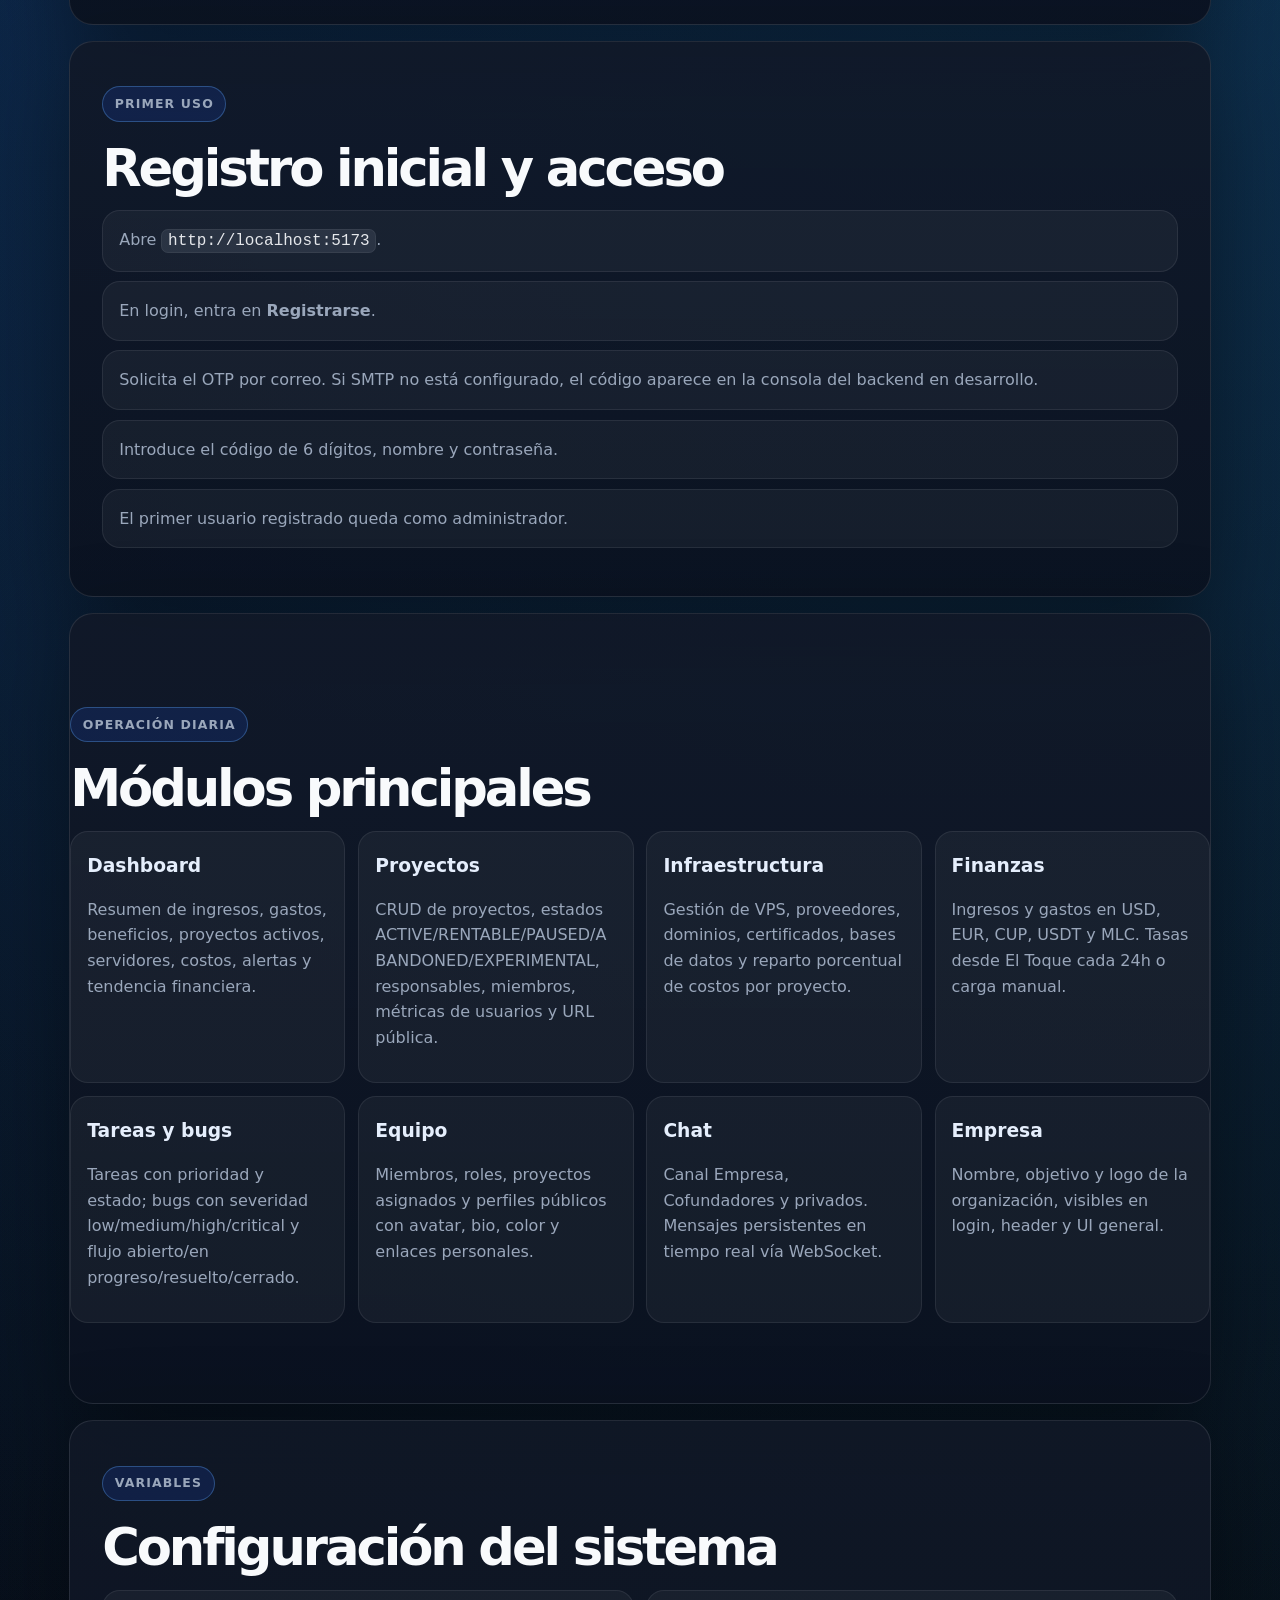
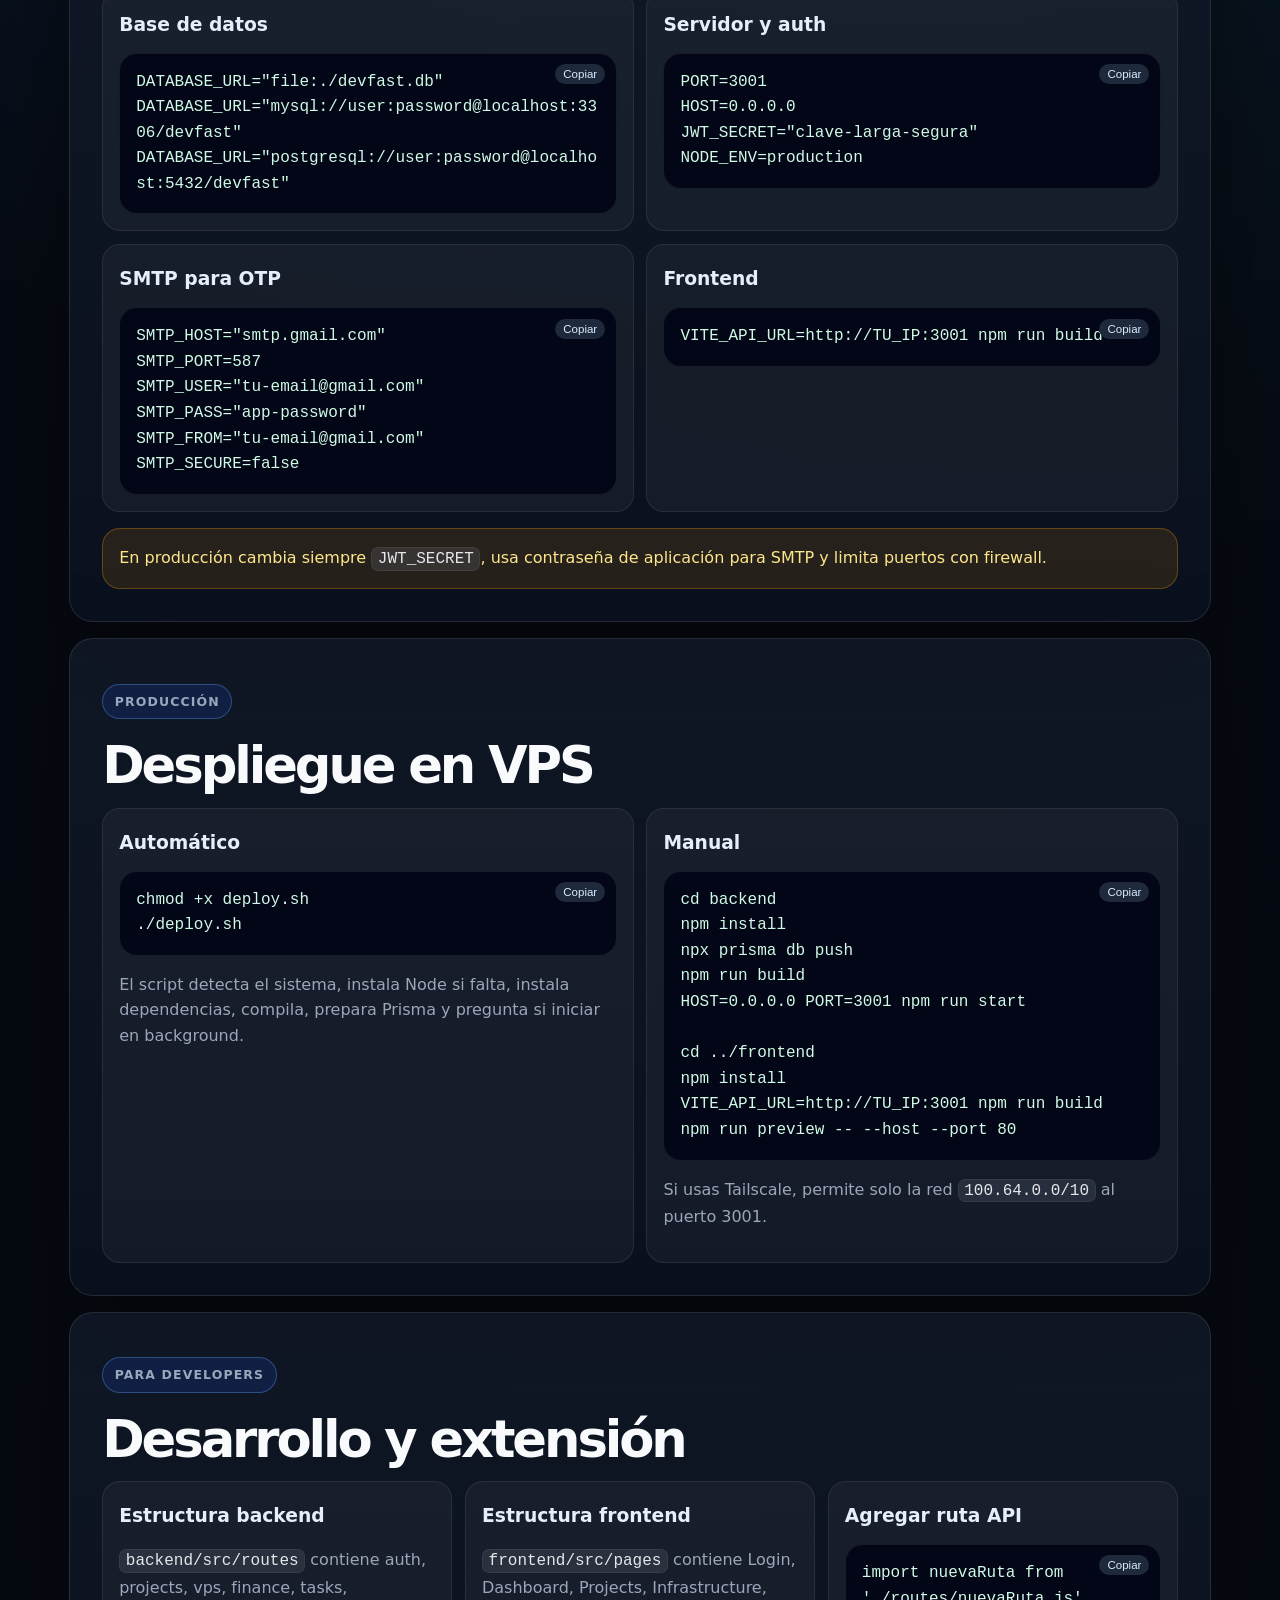
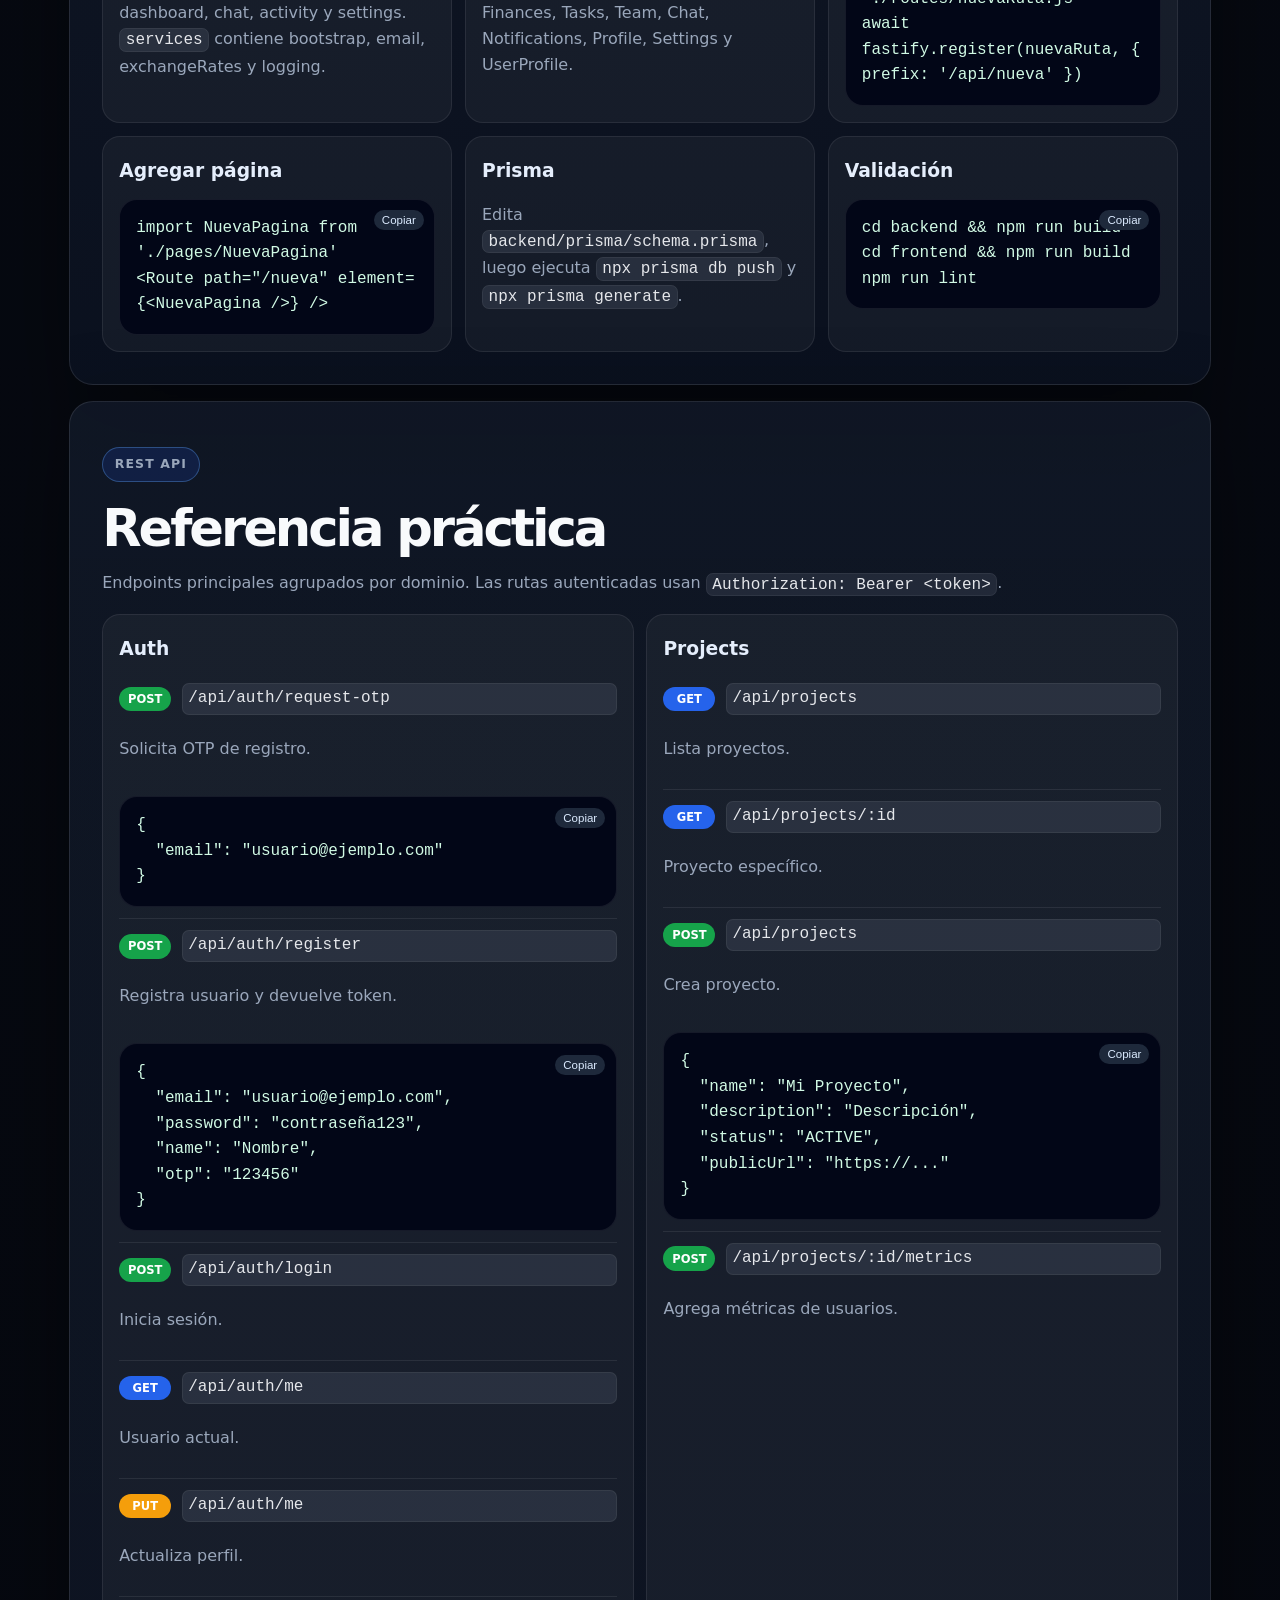
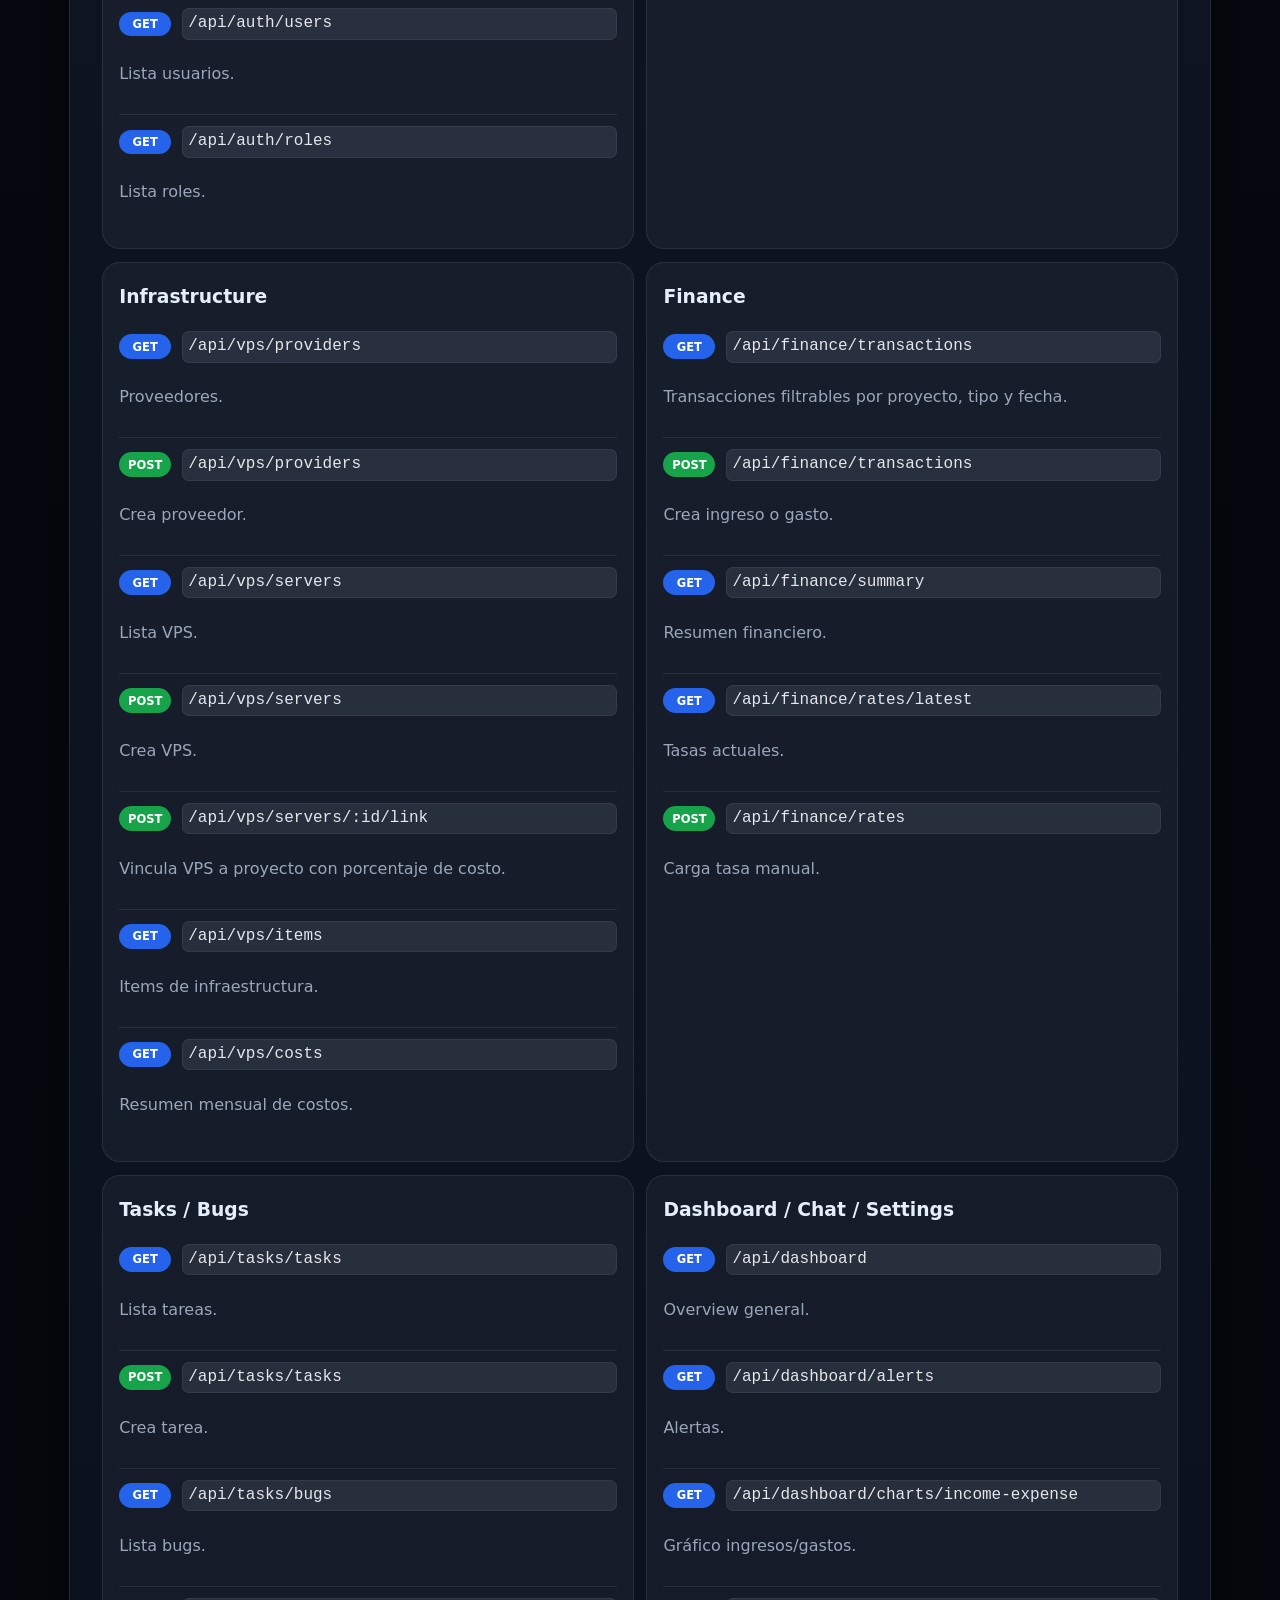
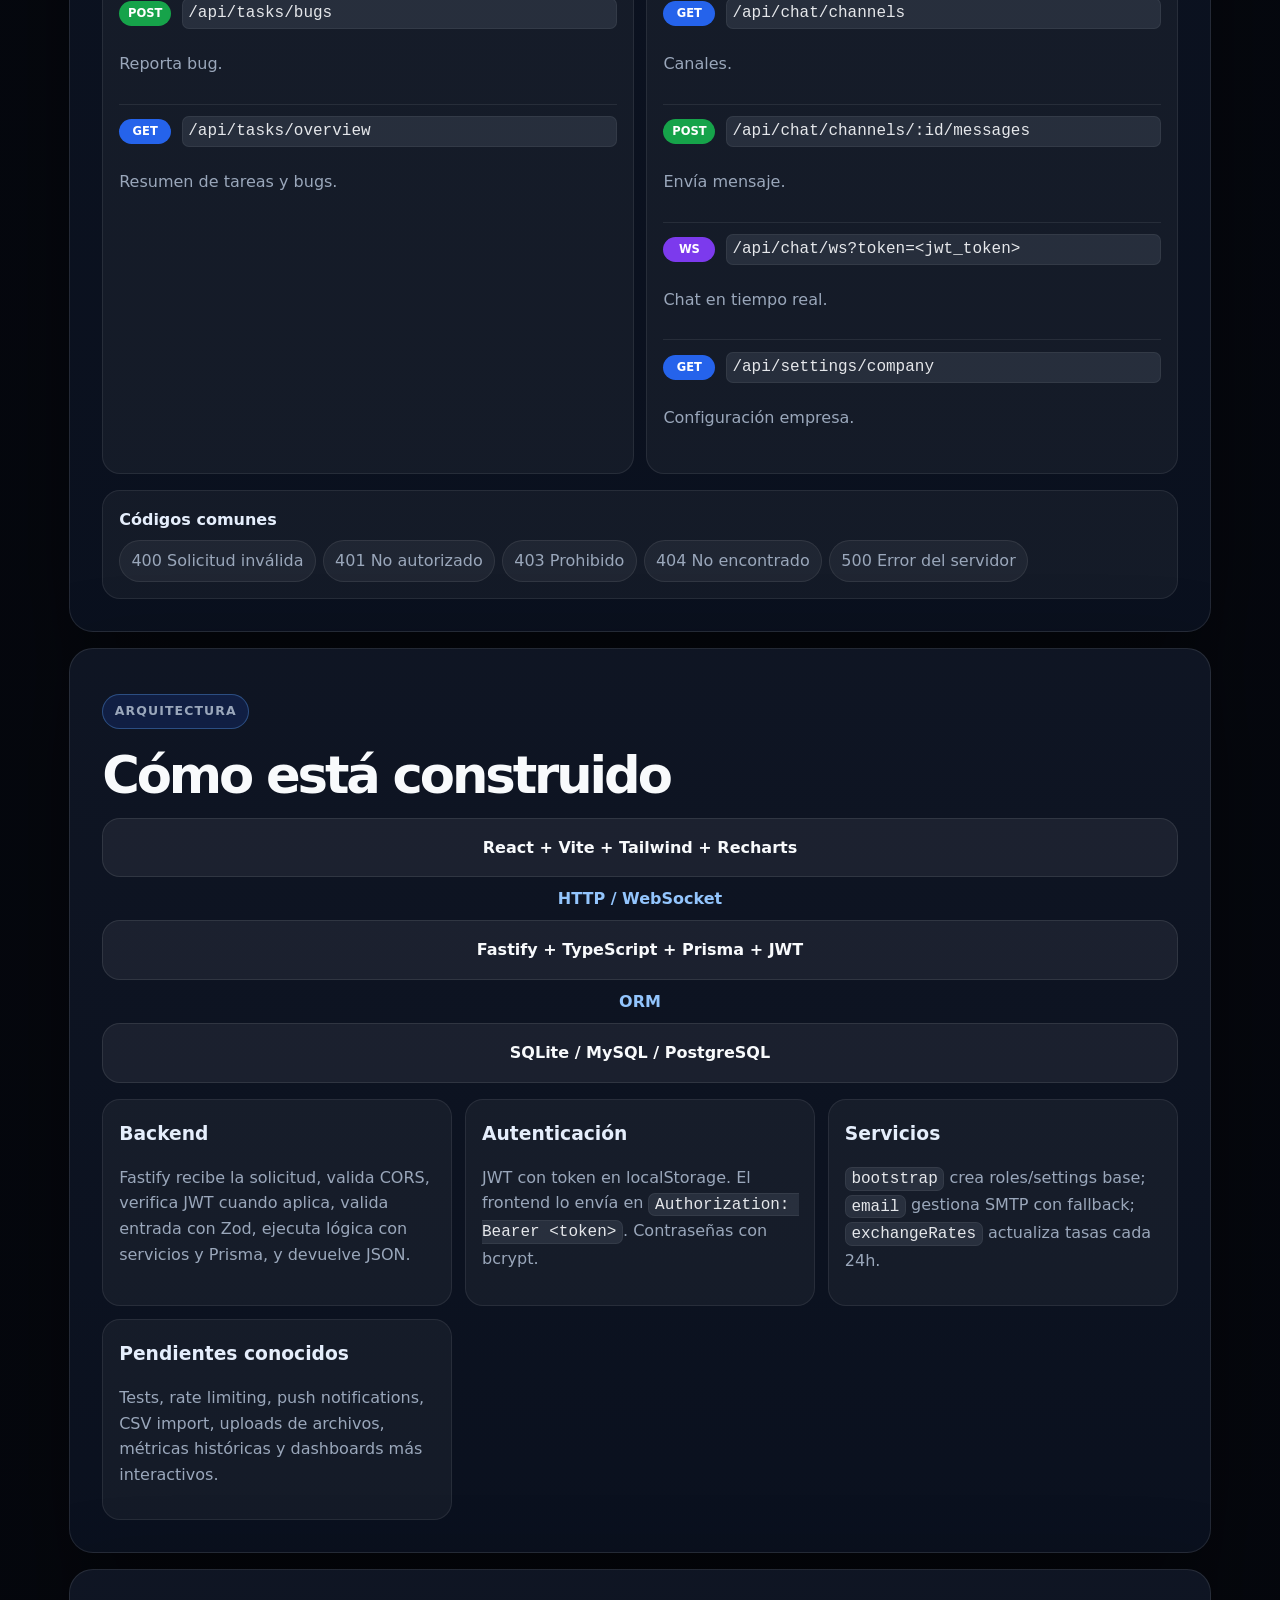
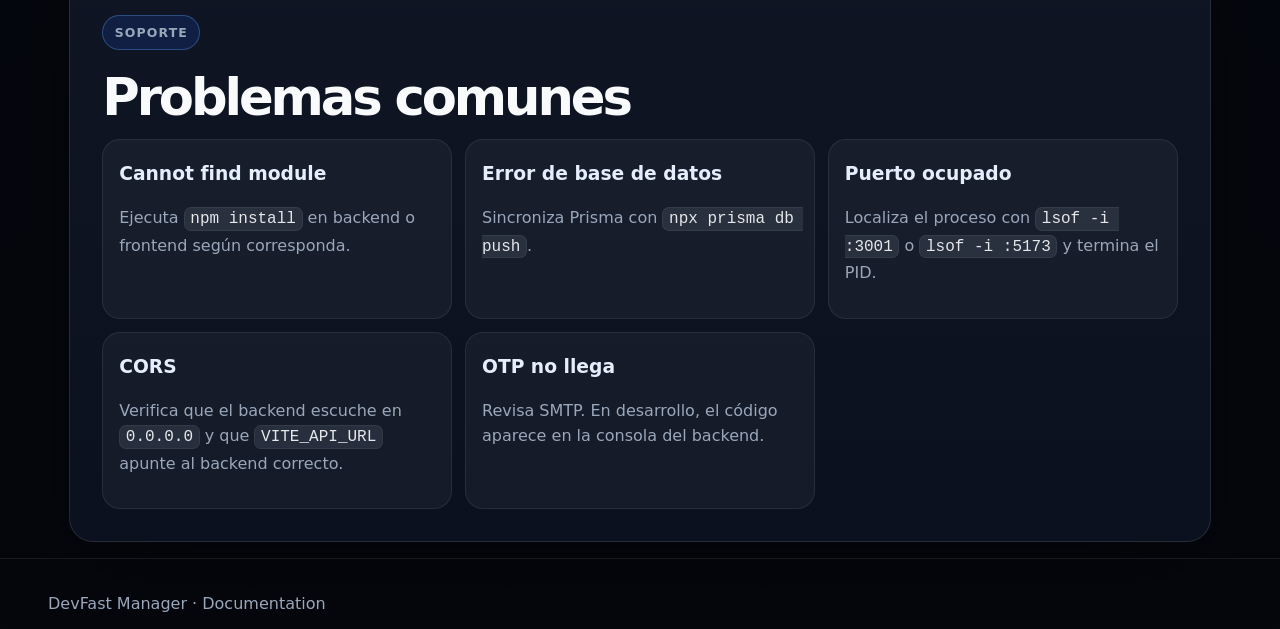
==== commit 3f0ec5db: "Tighten hero layout and mobile dark responsive styles" ====
--- a/docs/index.html
+++ b/docs/index.html
@@ -1,4 +1,4 @@
-<!doctype html><html lang="es"><head><meta charset="utf-8"><meta name="viewport" content="width=device-width,initial-scale=1"><title>DevFast Manager Docs</title><meta name="description" content="DevFast Manager documentation"><link rel="stylesheet" href="../style.css"></head><body class="docs-fresh"><div class="doc-bg"></div><nav class="doc-top"><a class="brand" href="../">DevFast Manager</a><div><a href="../">Inicio</a><a href="./en.html">EN</a><a href="https://github.com/UserZero075/Business-Management-Dashboard">GitHub</a></div></nav><main class="fresh-main"><header class="fresh-hero"><div><p class="kicker">Docs · ES</p><h1>Documentación web de DevFast Manager</h1><p>Guía práctica escrita desde cero a partir del contenido técnico del repositorio: instalación, uso, configuración, desarrollo, API y arquitectura.</p></div><div class="doc-card"><b>10</b><span>secciones curadas</span><b>Node 20+</b><span>Fastify · React · Prisma</span></div></header><section class="doc-nav"><select onchange="if(this.value) location.hash=this.value"><option value="">Ir a sección</option><option value="#overview">Visión general</option><option value="#setup">Montaje</option><option value="#first-use">Primer uso</option><option value="#modules">Módulos</option><option value="#config">Configuración</option><option value="#deploy">Producción</option><option value="#development">Desarrollo</option><option value="#api">API</option><option value="#architecture">Arquitectura</option><option value="#troubleshooting">Problemas comunes</option></select><div><a href="#overview">Visión general</a><a href="#setup">Montaje</a><a href="#first-use">Primer uso</a><a href="#modules">Módulos</a><a href="#config">Configuración</a><a href="#deploy">Producción</a><a href="#development">Desarrollo</a><a href="#api">API</a><a href="#architecture">Arquitectura</a><a href="#troubleshooting">Problemas comunes</a></div></section><section id="overview" class="doc-block hero-doc"><div><p class="kicker">Producto</p><h2>Qué es DevFast Manager</h2><p>DevFast Manager es una plataforma de gestión empresarial para equipos pequeños y startups. Centraliza proyectos, infraestructura, finanzas, tareas, bugs, equipo, chat interno, notificaciones y configuración de empresa desde una sola aplicación web.</p></div><div class="facts"><span><b>Backend</b>Node.js · Fastify · Prisma · TypeScript</span><span><b>Frontend</b>React · Vite · Tailwind · Recharts</span><span><b>Datos</b>SQLite por defecto; MySQL/PostgreSQL soportados vía Prisma</span><span><b>Tiempo real</b>Chat interno por WebSocket con fallback HTTP</span></div></section><section id="setup" class="doc-block"><p class="kicker">Instalación local</p><h2>Montaje rápido</h2><div class="steps"><article><b>1</b><h3>Clona el repositorio</h3><pre><button class="copy" type="button">Copiar</button><code>git clone https://github.com/UserZero075/Business-Management-Dashboard.git
+<!doctype html><html lang="es"><head><meta charset="utf-8"><meta name="viewport" content="width=device-width,initial-scale=1"><title>DevFast Manager Docs</title><meta name="description" content="DevFast Manager documentation"><link rel="stylesheet" href="../style.css?v=5"></head><body class="docs-fresh"><div class="doc-bg"></div><nav class="doc-top"><a class="brand" href="../">DevFast Manager</a><div><a href="../">Inicio</a><a href="./en.html">EN</a><a href="https://github.com/UserZero075/Business-Management-Dashboard">GitHub</a></div></nav><main class="fresh-main"><header class="fresh-hero"><div><p class="kicker">Docs · ES</p><h1>Documentación web de DevFast Manager</h1><p>Guía práctica escrita desde cero a partir del contenido técnico del repositorio: instalación, uso, configuración, desarrollo, API y arquitectura.</p></div><div class="doc-card"><b>10</b><span>secciones curadas</span><b>Node 20+</b><span>Fastify · React · Prisma</span></div></header><section class="doc-nav"><select onchange="if(this.value) location.hash=this.value"><option value="">Ir a sección</option><option value="#overview">Visión general</option><option value="#setup">Montaje</option><option value="#first-use">Primer uso</option><option value="#modules">Módulos</option><option value="#config">Configuración</option><option value="#deploy">Producción</option><option value="#development">Desarrollo</option><option value="#api">API</option><option value="#architecture">Arquitectura</option><option value="#troubleshooting">Problemas comunes</option></select><div><a href="#overview">Visión general</a><a href="#setup">Montaje</a><a href="#first-use">Primer uso</a><a href="#modules">Módulos</a><a href="#config">Configuración</a><a href="#deploy">Producción</a><a href="#development">Desarrollo</a><a href="#api">API</a><a href="#architecture">Arquitectura</a><a href="#troubleshooting">Problemas comunes</a></div></section><section id="overview" class="doc-block hero-doc"><div><p class="kicker">Producto</p><h2>Qué es DevFast Manager</h2><p>DevFast Manager es una plataforma de gestión empresarial para equipos pequeños y startups. Centraliza proyectos, infraestructura, finanzas, tareas, bugs, equipo, chat interno, notificaciones y configuración de empresa desde una sola aplicación web.</p></div><div class="facts"><span><b>Backend</b>Node.js · Fastify · Prisma · TypeScript</span><span><b>Frontend</b>React · Vite · Tailwind · Recharts</span><span><b>Datos</b>SQLite por defecto; MySQL/PostgreSQL soportados vía Prisma</span><span><b>Tiempo real</b>Chat interno por WebSocket con fallback HTTP</span></div></section><section id="setup" class="doc-block"><p class="kicker">Instalación local</p><h2>Montaje rápido</h2><div class="steps"><article><b>1</b><h3>Clona el repositorio</h3><pre><button class="copy" type="button">Copiar</button><code>git clone https://github.com/UserZero075/Business-Management-Dashboard.git
 cd Business-Management-Dashboard</code></pre></article><article><b>2</b><h3>Backend</h3><pre><button class="copy" type="button">Copiar</button><code>cd backend
 npm install
 npx prisma generate
--- a/style.css
+++ b/style.css
@@ -13,3 +13,8 @@
 @media(max-width:980px){.hero-grid,.split,.terminal,.fresh-hero,.hero-doc,.config-grid,.split-doc,.api-groups{grid-template-columns:1fr}.grid{grid-template-columns:repeat(2,minmax(0,1fr))}.steps,.module-grid,.module-grid.compact,.facts{grid-template-columns:repeat(2,minmax(0,1fr))}.hero{min-height:auto}.hero-visual{max-width:680px}.doc-card{display:none}}
 @media(max-width:680px){nav,.doc-top{position:static;align-items:flex-start;flex-direction:column;padding:.9rem 1rem}nav div,.doc-top div{gap:.75rem}.lang{right:.7rem;bottom:.7rem}.hero{padding:3rem 0}.hero h1,.fresh-hero h1{font-size:clamp(2.65rem,15vw,4rem);letter-spacing:-.075em}.lead{font-size:1rem}.actions .btn{flex:1 1 100%}.hero-grid{gap:1.4rem}.screen{transform:none!important}.screen img{border-radius:20px}.screen:before{inset:-8px;filter:blur(24px)}.glass-card{display:none}.split,.terminal,.docs-call,#modules{padding:3rem 0}.stack-card,.grid,.steps,.module-grid,.module-grid.compact,.facts{grid-template-columns:1fr}.grid article,.stack-card span,.facts span,.steps article,.module-grid article,.config-grid article,.api-groups article,.split-doc>div{border-radius:18px}.terminal{padding:1rem}.fresh-main,main{padding:0 .85rem}.fresh-hero{padding:2.2rem 0 1rem}.doc-nav{position:sticky;top:0;padding:.65rem 0}.doc-nav div{display:none}.doc-nav select{display:block;width:100%;padding:.85rem 1rem;border:1px solid var(--line);border-radius:15px;background:var(--panel);color:var(--text);font-weight:800}.doc-block{scroll-margin-top:78px;border-radius:20px;margin:.8rem 0;padding:1rem}.doc-block h2{font-size:2rem}.api-row{grid-template-columns:1fr}.api-row code{display:block;width:100%;overflow:auto;white-space:nowrap}.doc-block pre,pre{border-radius:14px;padding:.9rem;max-width:100%}}
 @media(prefers-reduced-motion:reduce){*{scroll-behavior:auto!important}.screen{transition:none!important}}
+/* final responsive hardening */
+.hero-grid{grid-template-columns:minmax(0,.9fr) minmax(420px,1.1fr);max-width:1360px;margin-inline:auto}.hero{min-height:auto;padding:clamp(3rem,6vw,5.2rem) 0 clamp(2rem,5vw,4rem)}.hero h1{font-size:clamp(3.4rem,6.9vw,7.6rem)}.hero-visual{width:100%}.screen img{aspect-ratio:16/9}.screen{max-width:720px;margin-left:auto}.lead{max-width:620px}.fresh-main,main{max-width:1320px}.doc-block,.grid article,.stack-card span,.facts span,.steps article,.module-grid article,.config-grid article,.api-groups article,.split-doc>div,.terminal{min-width:0;overflow:hidden}.doc-block p,.doc-block li,.grid p,.module-grid p,.facts span,.stack-card small{overflow-wrap:anywhere;word-break:normal}.api-row code,.doc-block code,pre code{overflow-wrap:anywhere;word-break:break-word;white-space:pre-wrap}.doc-block pre,pre{white-space:pre-wrap}.api-row{grid-template-columns:auto minmax(0,1fr)}.api-row>code{min-width:0}.docs-fresh,.docs-fresh .doc-bg{background:radial-gradient(circle at 12% 0,#1d4ed852,transparent 34%),radial-gradient(circle at 88% 12%,#22d3ee2e,transparent 28%),linear-gradient(180deg,#070b14,#05070d)!important;color:var(--text)!important}.doc-top{background:rgba(5,7,13,.86)!important;border-color:rgba(255,255,255,.08)!important}.doc-top a{color:var(--muted)!important}.doc-top .brand{color:var(--text)!important}.doc-footer{background:transparent!important;color:var(--muted)!important;border-color:rgba(255,255,255,.08)!important}
+@media(min-width:1180px){.grid{grid-template-columns:repeat(6,minmax(0,1fr))}.grid article{grid-column:span 2}.module-grid{grid-template-columns:repeat(4,minmax(0,1fr))}.api-groups{grid-template-columns:repeat(2,minmax(0,1fr))}}
+@media(max-width:980px){.hero-grid{grid-template-columns:1fr}.screen{max-width:760px;margin:0}.hero-visual{order:-1}.hero{padding-top:2rem}.hero h1{font-size:clamp(2.8rem,12vw,5.2rem)}.grid{grid-template-columns:repeat(2,minmax(0,1fr))}.api-groups,.config-grid,.split-doc,.hero-doc{grid-template-columns:1fr}}
+@media(max-width:680px){html,body{max-width:100%;overflow-x:hidden}main,.fresh-main{width:100%;padding-inline:.78rem}.hero-visual{order:0}.hero{padding:2rem 0 2.4rem}.hero h1,.fresh-hero h1{font-size:clamp(2.35rem,13vw,3.55rem);line-height:.94;letter-spacing:-.065em}.lead,.fresh-hero p{font-size:.98rem}.screen img{border-radius:16px;aspect-ratio:16/10}.hero-grid{gap:1.25rem}.grid,.stack-card,.steps,.module-grid,.module-grid.compact,.facts,.config-grid,.split-doc,.api-groups{grid-template-columns:1fr!important}.doc-block h2,h2{font-size:clamp(1.65rem,9vw,2.35rem);line-height:1.05}.doc-block{padding:.9rem}.doc-block pre,pre{font-size:.78rem;line-height:1.45;padding:.85rem;max-height:none}.copy{position:static;display:inline-flex;margin-bottom:.55rem}.api-row{display:block}.verb{margin-bottom:.35rem}.api-row>code{display:block;max-width:100%;overflow:auto;white-space:nowrap;margin:.25rem 0}.doc-nav{background:rgba(5,7,13,.94)}.doc-nav select{font-size:1rem}.fresh-hero{display:block}.doc-card{display:grid;grid-template-columns:1fr 1fr;gap:.8rem;margin-top:1rem}.doc-card span{margin-bottom:0}.glass-card{display:none}}
